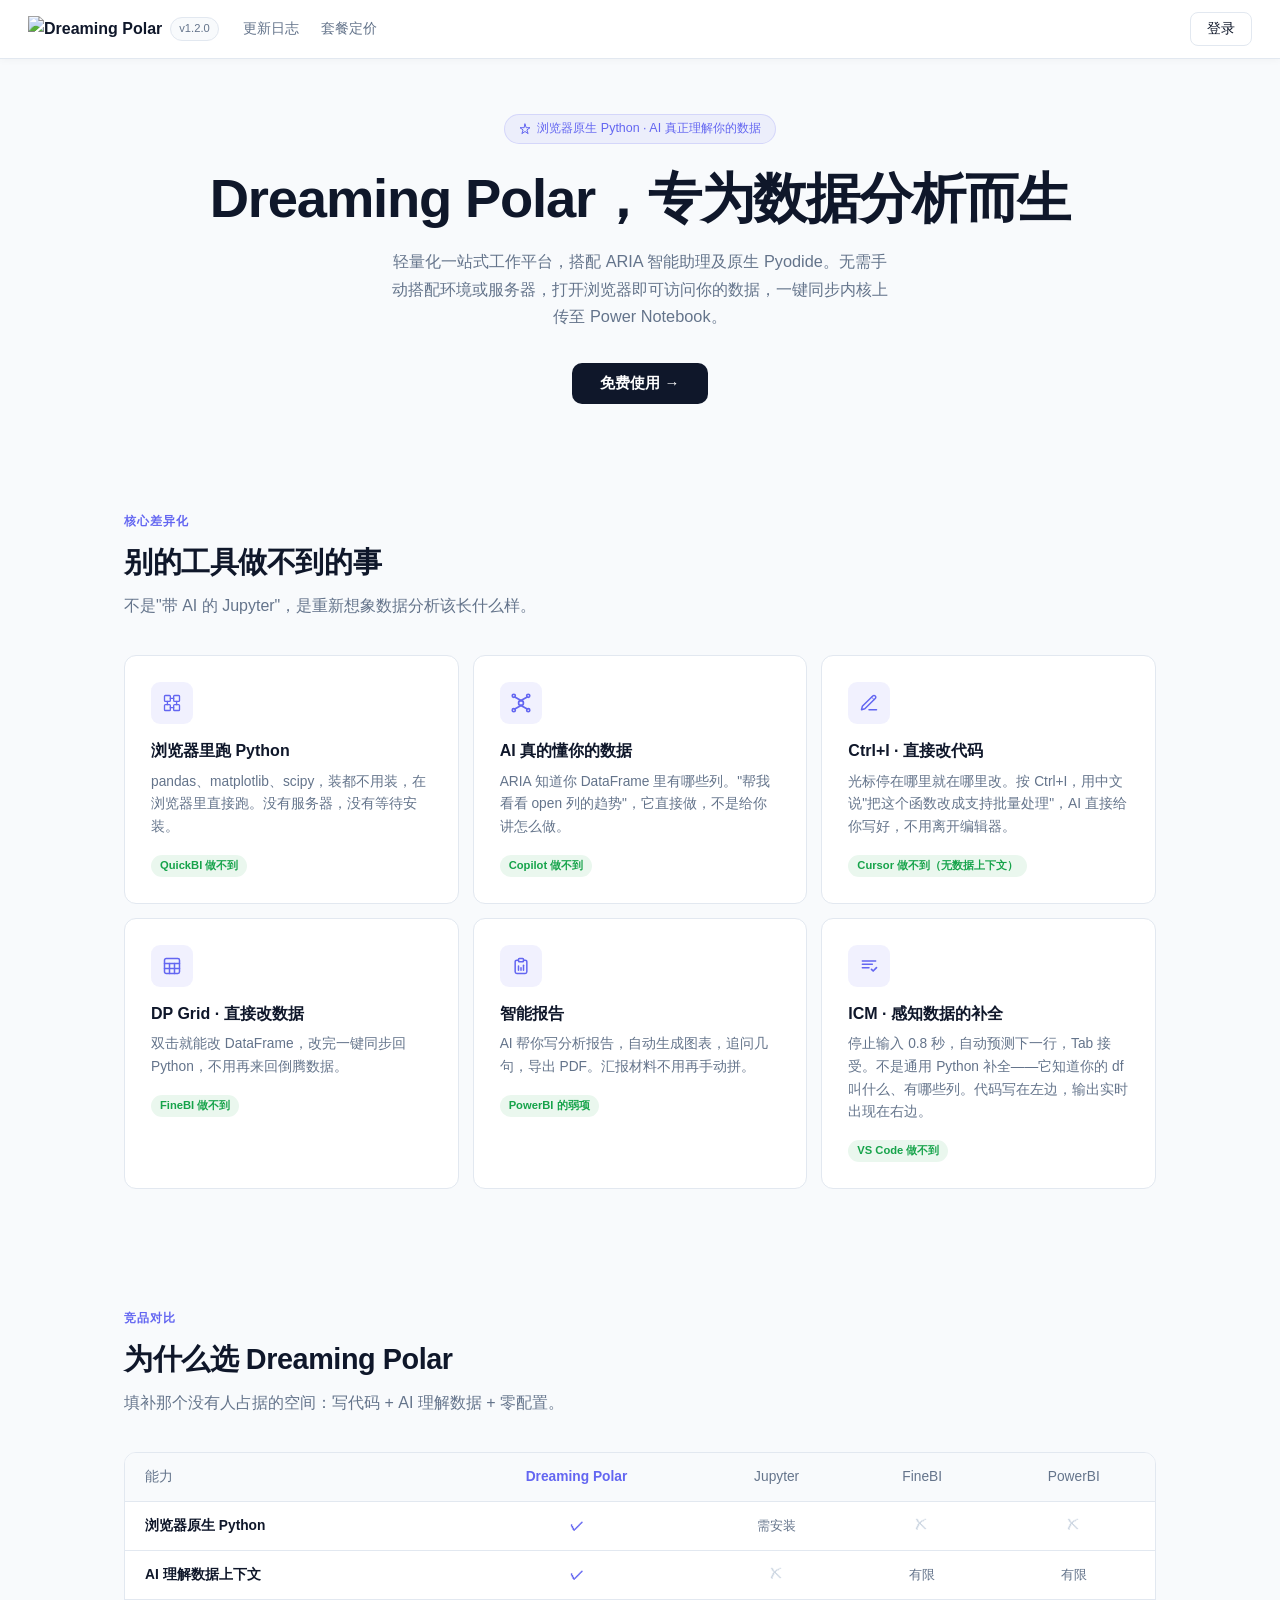
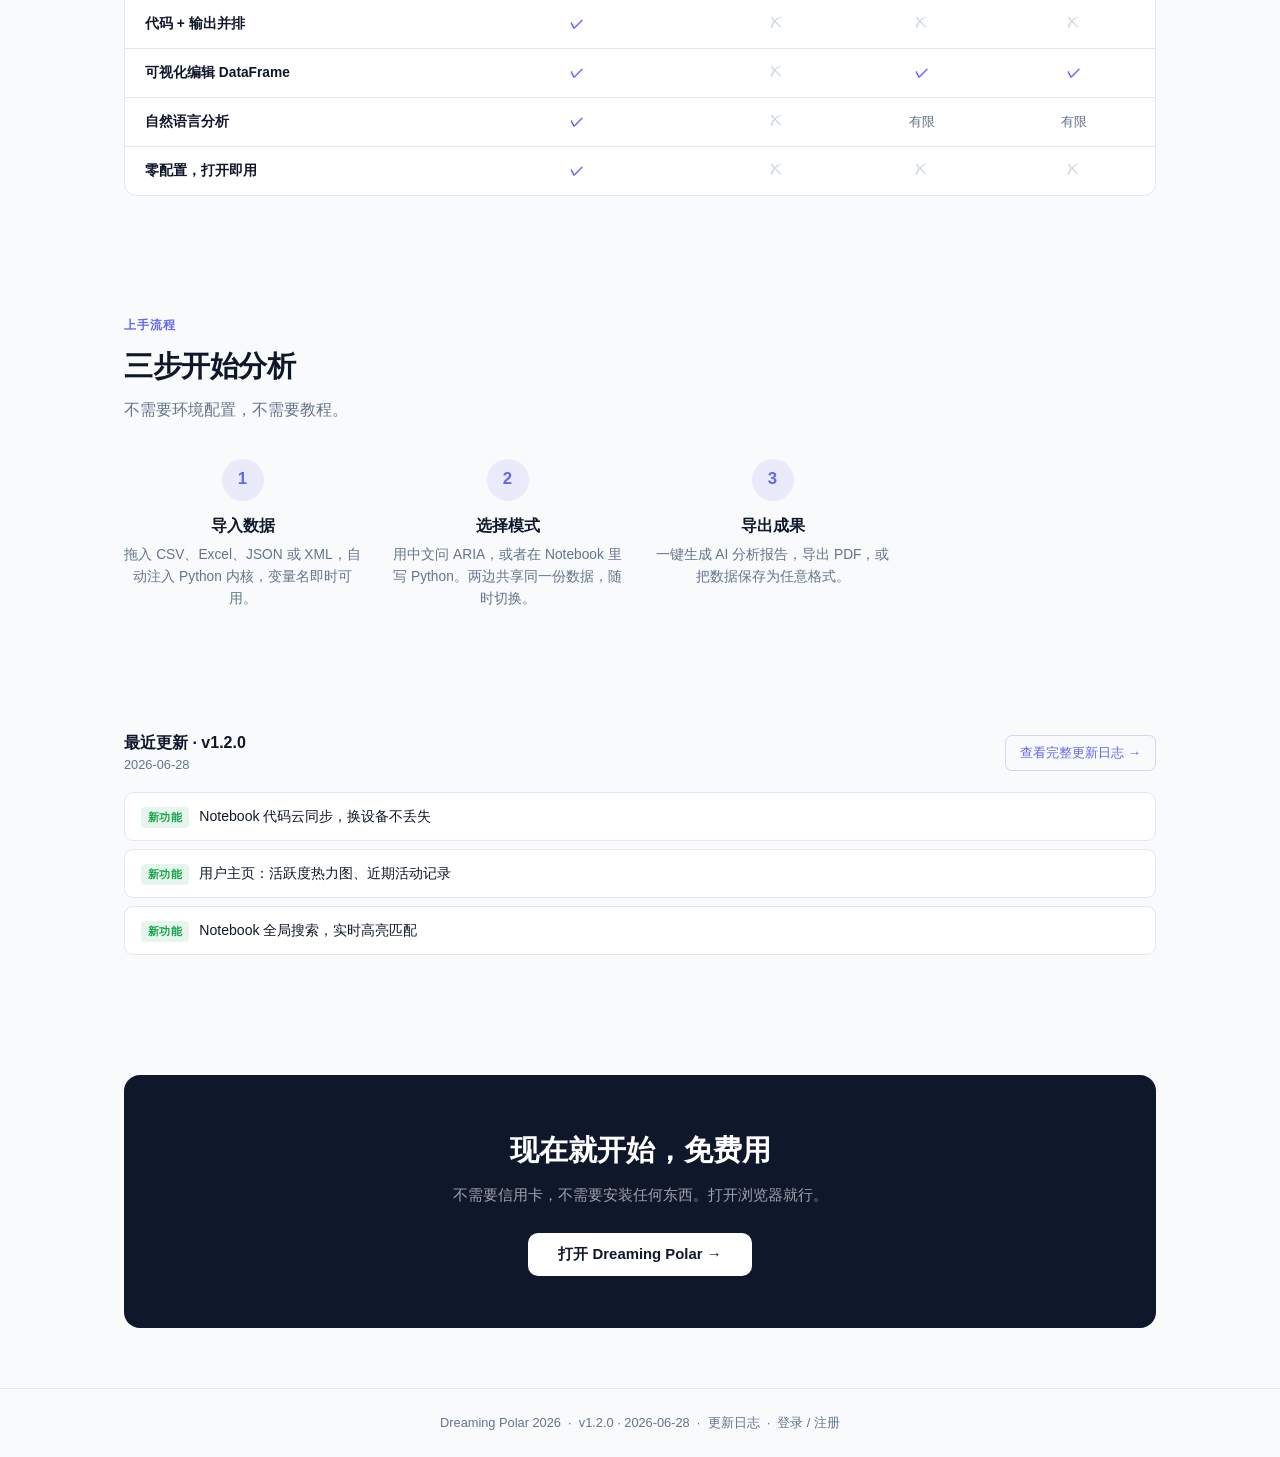
==== index.html @ 5915dd74 "." ====
<!DOCTYPE html>
<html lang="en">
<head>
  <meta charset="UTF-8">
  <meta name="viewport" content="width=device-width, initial-scale=1">
  <script type="module" src="/components/auth/auth_hooks.js"></script>
  <script src="/components/pages/index/access_guard.js"></script>

  <title>Dreaming Polar — 浏览器里的 Python · AI 研究环境</title>
  <meta name="description" content="在浏览器中直接运行 Python、绘制图表，与 AI 助手实时协作。Dreaming Polar 是专为探索与研究设计的交互式科学计算平台，无需安装任何软件。">
  <meta name="keywords" content="Python, AI, 科学计算, 交互式编程, Pyodide, 在线编程, 数据分析, 机器学习">
  <meta name="author" content="Dreaming Polar">

  <script src="components/seo/structured_data.js" type="module"></script>

  <!-- Open Graph / Facebook -->
  <meta property="og:type"        content="website">
  <meta property="og:url"         content="https://dreamingpolar.com/">
  <meta property="og:title"       content="Dreaming Polar — 浏览器里的 Python · AI 研究环境">
  <meta property="og:description" content="在浏览器中直接运行 Python、绘制图表，与 AI 助手实时协作。专为探索与研究设计的交互式科学计算平台，无需安装任何软件。">
  <meta property="og:image"       content="https://dreamingpolar.com/assets/app_logo/dreaming_polar.png">
  <meta property="og:locale"      content="zh_CN">

<link rel="canonical" href="https://dreamingpolar.com/">

  <!-- Preconnect for Google Fonts (font_switcher.js loads JetBrains Mono for code areas).
       By preconnecting here and loading the default mono font early, the font is likely
       ready before the hero-loader fades out (1200ms), preventing CLS from font-swap. -->
  <link rel="preconnect" href="https://fonts.googleapis.com">
  <link rel="preconnect" href="https://fonts.gstatic.com" crossorigin>
  <!-- id="gf-mono-inter" matches font_switcher.js so it won't add a duplicate link -->
  <link id="gf-mono-inter" rel="stylesheet"
        href="https://fonts.googleapis.com/css2?family=JetBrains+Mono:wght@400;600&display=swap"
        media="print" onload="this.media='all'">

  <link rel="icon" href="assets/app_logo/favicon.png" type="image/png" sizes="96x96">
  <link rel="icon" href="assets/app_logo/favicon-32.png" type="image/png" sizes="32x32">
  <link rel="shortcut icon" href="assets/app_logo/favicon.png">
  <link rel="apple-touch-icon" sizes="180x180" href="assets/app_logo/apple-touch-icon.png">
  <link rel="manifest" href="/manifest.json">
  <meta name="mobile-web-app-capable" content="yes">
  <meta name="apple-mobile-web-app-capable" content="yes">
  <meta name="apple-mobile-web-app-status-bar-style" content="default">
  <meta name="apple-mobile-web-app-title" content="Dreaming Polar">
  <script src="mathjax-config.js"></script>
  <script src="https://cdn.jsdelivr.net/npm/mathjax@3/es5/tex-mml-chtml.js" defer></script>
  <link rel="stylesheet" href="https://cdn.jsdelivr.net/npm/@tabler/icons-webfont@3.19.0/dist/tabler-icons.min.css">
  <link rel="stylesheet" href="home.css">
  <link rel="stylesheet" href="components/page_header/page_header.css">
  <link rel="stylesheet" href="components/screens/navigation_screen/navigation_screen.css">
  <link rel="stylesheet" href="components/empty_state_dashboard/empty_state_dashboard.css">
  <link rel="stylesheet" href="components/search_bar/search_bar.css">
  <link rel="stylesheet" href="components/customise_code_block/nb_search.css">
  <link rel="stylesheet" href="components/theme_controller/theme_controller.css">
  <link rel="stylesheet" href="components/font_switcher/font_switcher.css">
  <link rel="stylesheet" href="components/screens/content_screen/content_screen.css">
  <link rel="stylesheet" href="components/screen_controller/screen_controller.css">
  <link rel="stylesheet" href="components/screens/coding_screen/coding_screen.css">
  <link rel="stylesheet" href="components/customise_code_block/customise_code_block.css">
  <link rel="stylesheet" href="components/grid/grid_screen.css?v=3">
  <link rel="stylesheet" href="components/screens/coding_screen/coding_screen_python/coding_screen_python.css">
  <link rel="stylesheet" href="components/screens/compiling_screen/compiling_screen.css">
  <link rel="stylesheet" href="components/compiler/compiler.css">
  <link rel="stylesheet" href="components/compiler/compiler_mode_switcher/compiler_mode_switcher.css">
  <link rel="stylesheet" href="components/auth/auth_screen.css">
  <link rel="stylesheet" href="components/start_coding/start_coding.css">
  <link rel="stylesheet" href="components/terminal/terminal.css">
  <link rel="stylesheet" href="components/screens/generative_screen/generative_scree.css">
  <link rel="stylesheet" href="components/screens/generative_screen/aria_dashboard.css">
  <link rel="stylesheet" href="components/screens/generative_screen/aria_analytics.css">
  <link rel="stylesheet" href="components/screens/generative_screen/generative_screen_output/generative_screen_output.css">
  <link rel="stylesheet" href="components/ai/ai.css">
  <link rel="stylesheet" href="components/ai/ai_chat_screen/ai_chat_screen.css">
  <link rel="stylesheet" href="components/hero_loader/hero_loader.css">
  <link rel="stylesheet" href="components/vertical_toolbar/vertical_toolbar.css">
  <link rel="stylesheet" href="components/right_bar/right_bar.css">
  <link rel="stylesheet" href="components/bottom_data_bar/bottom_data_bar.css">
  <link rel="stylesheet" href="components/dataset_catalog/dataset_catalog.css">
  <link rel="stylesheet" href="components/screens/coding_screen/intelligent_coding_mode/intelligent_coding_mode.css">
  <link rel="stylesheet" href="home_mobile.css">
  <link rel="stylesheet" href="components/mobile/mobile_page_header_buttons_wrapper/mobile_page_header_buttons_wrapper.css">
  <!-- Non-critical CSS: loaded async — veil stays up until hero_loader.js removes it -->
  <link rel="stylesheet" href="components/screens/compiling_screen/refactorization_button/refactorization_button.css" media="print" onload="this.media='all'">
  <link rel="stylesheet" href="components/look_up_source/look_up_source.css"                                          media="print" onload="this.media='all'">
  <link rel="stylesheet" href="components/import/import_btn.css"                                                      media="print" onload="this.media='all'">
  <link rel="stylesheet" href="components/screens/coding_screen/coding_screen_python/python_syntax_highlight/python_syntax_highlight.css" media="print" onload="this.media='all'">
  <link rel="stylesheet" href="components/screens/coding_screen/coding_screen_python/python_text_highlight/python_text_highlight.css"      media="print" onload="this.media='all'">
  <link rel="stylesheet" href="components/screens/coding_screen/coding_screen_python/python_code-completion/python_code_completion.css"   media="print" onload="this.media='all'">
  <link rel="stylesheet" href="components/auth/auth_ui.css"                                                          media="print" onload="this.media='all'">
  <script src="https://cdn.jsdelivr.net/npm/marked/marked.min.js" defer></script>
  <!-- Chart.js — loaded on-demand by generative_screen charts view -->
  <script src="https://cdn.jsdelivr.net/npm/chart.js@4.4.4/dist/chart.umd.min.js" defer></script>
  <script src="/components/pages/index/base_theme.js"></script>
  <link rel="stylesheet" href="/components/pages/index/prepaint_veil.css">
</head>
<body>

  <div id="dp-veil"></div>

  <!-- Semantic nav for search-engine crawlers (visually hidden) -->
  <nav aria-label="Dreaming Polar 主要功能" style="position:absolute;width:1px;height:1px;overflow:hidden;clip:rect(0,0,0,0);white-space:nowrap;">
    <a href="/#about">关于 Dreaming Polar — 以AI驱动的交互式数据分析科学计算平台</a>
  </nav>

  <header class="page-header">
    <button id="navigation-button" class="navigation-button" aria-label="Open navigation" aria-expanded="false">
      <span class="bar"></span>
      <span class="bar"></span>
      <span class="bar"></span>
    </button>
    <img src="assets/home_page/imgs/dp_logo.png" alt="Dreaming Polar" class="app-logo" width="543" height="160">
  </header>

  <div id="page-layout">
    <div id="vertical-toolbar">
      <div class="vt-top">
        <button class="vt-btn" id="vt-community"
          title="社区" data-screen="community"
          onclick="window.location.href='/community'">
          <i class="ti ti-planet"></i>
        </button>
      </div>
      <div class="vt-bottom"></div>
    </div>
    <main class="hero">
      <!-- SEO static content — visible to crawlers before JS loads -->
      <noscript>
        <div style="max-width:760px;margin:40px auto;padding:0 24px;font-family:system-ui,sans-serif;color:#0f172a">
          <h1>Dreaming Polar — 浏览器里的 Python · AI 研究环境</h1>
          <p>在浏览器中直接运行 Python、绘制图表，与 AI 助手实时协作。无需安装任何软件，打开即用。</p>
          <h2>核心功能</h2>
          <ul>
            <li><strong>Python Notebook</strong> — 基于 Pyodide 的浏览器端 Python 运行时，支持 Pandas、Matplotlib、NumPy、SymPy</li>
            <li><strong>ARIA 数据分析助理</strong> — AI 驱动的对话式数据分析，自动生成图表与洞察报告</li>
            <li><strong>镜像分屏</strong> — 代码与输出并排显示，实时反馈，告别来回切换</li>
            <li><strong>文件中心</strong> — 一键导入 CSV / Excel，自动转为 DataFrame</li>
            <li><strong>智能报告</strong> — AI 自动生成结构化数据分析报告，支持图表、LaTeX 公式与追问对话</li>
          </ul>
          <h2>支持的 Python 库</h2>
          <p>Pandas · Matplotlib · NumPy · SymPy · SciPy · Scikit-learn · Seaborn</p>
          <h2>适合哪些人</h2>
          <p>数据科学学习者、研究人员、教师、想在浏览器里快速探索数据的任何人。完全免费，无需注册。</p>
        </div>
      </noscript>
      <div class="hero-screens-row">
        <section id="content-screen"   class="hero-screen"></section>
        <section id="coding-screen"    class="hero-screen"></section>
        <section id="generative-screen" class="hero-screen"></section>
        <section id="ai-chat-screen"   class="hero-screen"></section>
        <section id="grid-screen"      class="hero-screen"></section>
        <section id="user-screen"      class="hero-screen"></section>
        <section id="profile-screen"   class="hero-screen"></section>
      </div>
    </main>
    <div id="right-bar">
      <div class="rb-top"></div>
      <div class="rb-bottom"></div>
    </div>
  </div>

  <script src="components/bottom_data_bar/bottom_data_bar.js" type="module"></script>
  <script src="components/bottom_data_bar/bottom_data_bar_hooks.js" type="module"></script>
  <script src="components/page_header/page_header.js" type="module"></script>
  <script src="components/screen_controller/screen_controller.js" type="module"></script>
  <script src="components/screens/navigation_screen/navigation_screen.js?v=6" type="module"></script>
  <script src="hooks/theme_controller_hook.js" type="module"></script>
  <script src="components/theme_controller/theme_controller.js" type="module"></script>
  <script src="components/font_switcher/font_switcher.js" type="module"></script>
  <script type="module" src="/components/pages/index/i18n_init.js"></script>
  <script src="components/mobile/mobile_page_header_buttons_wrapper/mobile_page_header_buttons_wrapper.js" type="module"></script>
  <script src="components/screens/content_screen/content_screen.js" type="module"></script>
  <script src="components/screens/coding_screen/coding_screen.js" type="module"></script>
  <script src="components/screens/navigation_screen/navigation_screen_hook.js" type="module"></script>
  <script src="components/fullscreen_toggle/fullscreen_toggle.js" type="module"></script>
  <script src="components/start_coding/start_coding.js" type="module"></script>
  <script src="components/hero_loader/hero_loader.js" type="module"></script>
  <script src="components/screens/generative_screen/generative_screen.js" type="module"></script>
  <script src="components/right_bar/right_bar.js" type="module"></script>
  <script type="module" src="/components/pages/index/file_manager_catalog_init.js"></script>
  <script src="components/compiler/kernel_boot_screen.js" type="module"></script>
  <script type="module" src="/components/pages/index/dashboard_init.js"></script>
  <script src="components/terminal/terminal.js" type="module"></script>
  <script src="components/ai/ai_header.js" type="module"></script>
  <script src="components/ai/ai_chat_screen/ai_chat_screen.js" type="module"></script>
  <script src="components/grid/grid_screen_v2.js?v=5" type="module"></script>
  <script src="components/ai/ai_chat_screen/ai_chat_screen_hooks.js" type="module"></script>
  <script src="components/mobile/mobile_controller.js" type="module"></script>
  <script src="components/mobile/mobile_hooks.js" type="module"></script>
  <script src="components/mobile/preload_config.js" type="module"></script>
  <script src="components/vertical_toolbar/vertical_toolbar.js" type="module"></script>
  <script src="components/auth/auth_client.js" type="module"></script>
  <link rel="stylesheet" href="components/profile/profile_screen.css">
  <script src="components/profile/profile_screen.js" type="module"></script>

  <script type="module" src="/components/pages/index/reset_token_init.js"></script>

</body>
</html>
---- home.css ----
:root {
  --ease-out-expo: cubic-bezier(0.16,1,0.3,1);   /* 先快后慢，位移类动画主缓动 */
  --ease-spring:   cubic-bezier(0.34,1.56,0.64,1); /* 弹簧超出回弹，装饰性元素 */
  --ease-in-out:   cubic-bezier(0.4,0,0.2,1);     /* 状态切换双向缓动 */
}

html {
  height: 100%;
  overflow: hidden;
}

body {
  margin: 0;
  font-family: Inter, system-ui, -apple-system, BlinkMacSystemFont, "Segoe UI", sans-serif;
  background: var(--outer-bg, #dde3ea);
  color: #102040;
  display: flex;
  flex-direction: column;
  height: 100dvh;
  overflow: hidden;
}

/* ── Page layout row (sidebar + main) ─────────────────── */
#page-layout {
  flex: 1;
  min-height: 0;
  display: flex;
  flex-direction: row;
  align-items: stretch;
  gap: 6px;
  padding: 6px 6px calc(var(--bottom-bar-h, 44px) + 6px) 6px;
  box-sizing: border-box;
  overflow: hidden;
}

main.hero {
  flex: 1;
  min-width: 0;
  min-height: 0;
  display: flex;
  flex-direction: column;
  padding: 0;
  box-sizing: border-box;
  background: var(--outer-bg, #dde3ea);
}

.hero-screens-row {
  flex: 1;
  min-height: 0;
  display: flex;
  flex-direction: row;
  gap: 4px;
  overflow: hidden;
}

/* ── Hero screens ─────────────────────────────────────── */
.hero-screen {
  flex: 1 1 0;
  display: flex;
  flex-direction: column;
  overflow: hidden;
  min-width: 0;
  background: var(--surface, #ffffff);
  border-radius: 14px;
  box-shadow: none;
}

.hero-copy {
  max-width: 760px;
  margin: 24px auto 0;
  padding: 0 24px 32px;
  text-align: center;
}

.hero-copy h2 {
  margin: 0 0 12px;
  font-size: clamp(2rem, 3vw, 3rem);
}

.hero-copy p {
  margin: 0;
  color: #425366;
  font-size: 1rem;
}

/* ── Prose & cards ────────────────────────────────────── */
p {
  max-width: 760px;
  margin: 20px auto;
  padding: 0 24px;
  line-height: 1.75;
}

.card,
.math-block {
  max-width: 760px;
  margin: 20px auto;
  padding: 20px;
  background: #ffffff;
  border: 1px solid #d7e1eb;
  border-radius: 18px;
  box-shadow: 0 16px 40px rgba(15, 32, 64, 0.07);
}

.code-block {
  width: 100%;
  box-sizing: border-box;
  overflow-x: auto;
  font-family: SFMono-Regular, Menlo, Monaco, Consolas, "Liberation Mono", "Courier New", monospace;
  font-size: 0.95rem;
  background: #f8fafc;
  padding: 14px;
  border-radius: 12px;
  margin: 0;
}

@media (max-width: 640px) {
  .card,
  .math-block {
    margin: 12px 0;
    padding: 14px;
    border-radius: 12px;
    box-shadow: 0 4px 16px rgba(15, 32, 64, 0.06);
  }

  .card h2 {
    font-size: 1rem;
    margin-bottom: 10px;
  }

  .content-title {
    font-size: 1.4rem;
    margin: 0 0 16px;
  }

  .code-block {
    font-size: 0.8rem;
    padding: 10px 12px;
    border-radius: 8px;
  }
}

.math-block .expression {
  font-size: 1.1rem;
  line-height: 1.9;
}

:root {
  --vt-w: 33px;
  --header-height: 44px;
  --bottom-bar-h:  30px;    /* slimmer status bar */
  --screen-header-h: 32px;  /* slimmer panel headers */
  --status-bar-h: 22px;
}

body.dp-fullscreen .nav-sidebar {
  width: 0 !important;
  opacity: 0;
  pointer-events: none;
}

body.dp-fullscreen #au-vt-btn {
  display: none;
}

body.dp-fullscreen #page-layout {
  gap: 0;
  padding: 0;
}
body.dp-fullscreen main.hero {
  padding: 0;
}
body.dp-fullscreen .hero-screen {
  border-radius: 0;
  box-shadow: none;
}
---- components/page_header/page_header.css ----
/* ── Page Header ─────────────────────────────────────────────────────────── */

.page-header {
  position: sticky;
  top: 0;
  overflow: visible;
  z-index: 30;
  height: var(--header-height);
  box-sizing: border-box;
  display: flex;
  align-items: center;
  justify-content: flex-start;
  gap: 8px;
  padding: 0 10px 0 3px;
  background: var(--surface, #ffffff);
  backdrop-filter: blur(8px);
  user-select: none;
  flex-shrink: 0;
}

.page-header::after { display: none; }

/* Hide legacy mob-hdr wrapper — user btn goes directly into header */
.mob-hdr-btns-wrapper { display: none !important; }
/* Remove legacy AI/auth header buttons */
#ai-header-btn, .ai-header-btn { display: none !important; }
/* Remove sc-restore-chip from header (centered abs position, no longer needed here) */
.sc-restore-chip { display: none !important; }

/* ── App logo ────────────────────────────────────────────────────────────── */

.app-logo {
  height: 38px;
  width: auto;
  max-width: 200px;
  object-fit: contain;
  user-select: none;
  transition: filter 0.3s ease;
}

/* ── Navigation button ───────────────────────────────────────────────────── */

.navigation-button:focus:not(:focus-visible) { outline: none; }

/* Theme overrides → theme_controller.css */

/* ── Mobile ──────────────────────────────────────────────────────────────── */

@media (max-width: 768px) {
  .page-header {
    padding: 0 12px;
    gap: 8px;
  }
}

/* ── Fullscreen toggle button ────────────────────────────────────────────── */

.dp-fullscreen-btn {
  flex-shrink: 0;
  width: 32px;
  height: 32px;
  display: flex;
  align-items: center;
  justify-content: center;
  border: none;
  border-radius: 20px;
  background: transparent;
  color: var(--hdr-btn-fg, #3d4451);
  cursor: pointer;
  transition: background 0.15s, color 0.15s, transform 0.15s;
}

/* Centered in page header via absolute positioning */
.dp-fullscreen-btn--centered {
  position: absolute;
  left: 50%;
  top: 50%;
  transform: translate(-50%, -50%);
  margin: 0;
}
.dp-fullscreen-btn:hover { background: rgba(0,0,0,0.055); color: var(--text, #102040); transform: scale(1.08); }

/* ── Fullscreen exit hint toast ──────────────────────────────────────────── */

.dp-fs-toast {
  position: fixed;
  top: 18px;
  left: 50%;
  transform: translateX(-50%) translateY(0);
  z-index: 9999;
  background: rgba(18, 18, 22, 0.78);
  backdrop-filter: blur(10px);
  -webkit-backdrop-filter: blur(10px);
  color: rgba(230, 230, 240, 0.92);
  font-size: 0.72rem;
  font-family: var(--code-font, "JetBrains Mono", monospace);
  letter-spacing: 0.02em;
  padding: 7px 16px;
  border-radius: 8px;
  border: 1px solid rgba(255,255,255,0.1);
  pointer-events: none;
  white-space: nowrap;
  animation: dp-toast-in 0.22s cubic-bezier(0.34, 1.56, 0.64, 1) both;
}
.dp-fs-toast kbd {
  display: inline-flex;
  align-items: center;
  justify-content: center;
  margin-left: 6px;
  padding: 1px 7px;
  border: 1.5px solid rgba(255,255,255,0.35);
  border-bottom-width: 2.5px;
  border-radius: 4px;
  background: rgba(255,255,255,0.08);
  font-family: inherit;
  font-size: 0.68rem;
  font-weight: 600;
  color: #ffffff;
  letter-spacing: 0.04em;
}
.dp-fs-toast--out { animation: dp-toast-out 0.38s ease forwards; }

@keyframes dp-toast-in {
  from { opacity: 0; transform: translateX(-50%) translateY(-10px); }
  to   { opacity: 1; transform: translateX(-50%) translateY(0); }
}
@keyframes dp-toast-out {
  from { opacity: 1; transform: translateX(-50%) translateY(0); }
  to   { opacity: 0; transform: translateX(-50%) translateY(-6px); }
}

/* ── Fullscreen exit pill — always visible in fullscreen ──────────────────── */
.dp-fs-exit-pill {
  position: fixed;
  top: 12px;
  left: 50%;
  transform: translateX(-50%) translateY(-48px);
  z-index: 99999;
  display: flex;
  align-items: center;
  gap: 7px;
  padding: 7px 16px;
  background: rgba(18,18,24,0.82);
  backdrop-filter: blur(12px);
  -webkit-backdrop-filter: blur(12px);
  color: rgba(230,230,240,0.95);
  border: 1px solid rgba(255,255,255,0.12);
  border-radius: 24px;
  font-size: 0.76rem;
  font-weight: 500;
  cursor: pointer;
  opacity: 0;
  pointer-events: none;
  transition: opacity 0.25s, transform 0.3s cubic-bezier(0.34,1.56,0.64,1);
}
.dp-fs-exit-pill--visible {
  opacity: 1;
  pointer-events: auto;
  transform: translateX(-50%) translateY(0);
}
.dp-fs-exit-pill:hover { background: rgba(30,30,40,0.92); }

/* ── Fullscreen mode ─────────────────────────────────────────────────────── */

body.dp-fullscreen { --header-height: 0px; }
body.dp-fullscreen .page-header {
  height: 0;
  padding: 0;
  border: none;
  overflow: hidden;
  pointer-events: none;
  backdrop-filter: none;           /* iOS Safari: backdrop-filter traps position:fixed children */
  -webkit-backdrop-filter: none;   /* removing it lets the floating exit button escape the viewport */
}

body.dp-fullscreen .dp-fullscreen-btn {
  position: fixed;
  top: 12px;
  left: 50%;
  transform: translateX(-50%);
  margin: 0;
  z-index: 9998;
  opacity: 0.28;
  background: rgba(0, 0, 0, 0.38);
  color: #fff;
  border: 1px solid rgba(255, 255, 255, 0.12);
  backdrop-filter: blur(8px);
  -webkit-backdrop-filter: blur(8px);
  pointer-events: auto;
  transition: opacity 0.2s, background 0.2s, transform 0.18s;
}
body.dp-fullscreen .dp-fullscreen-btn:hover {
  opacity: 1 !important;
  background: rgba(0, 0, 0, 0.62) !important;
  color: #fff !important;
  transform: translateX(-50%) scale(1.1);
}

/* Touch devices — float button at bottom-right, no Esc key available */
@media (pointer: coarse) {
  body.dp-fullscreen .dp-fullscreen-btn {
    top: auto;
    bottom: 24px;
    right: 16px;
    left: auto;
    transform: none;
    opacity: 1;
    width: 48px;
    height: 48px;
    border-radius: 50%;
    background: rgba(0, 0, 0, 0.58);
    border: 1px solid rgba(255, 255, 255, 0.22);
    box-shadow: 0 4px 18px rgba(0, 0, 0, 0.45);
  }
  body.dp-fullscreen .dp-fullscreen-btn:hover { transform: none; }

  .dp-fs-toast {
    top: auto;
    bottom: 84px;
    right: 10px;
    left: auto;
    transform: none;
  }
  @keyframes dp-toast-in {
    from { opacity: 0; transform: translateY(8px); }
    to   { opacity: 1; transform: translateY(0); }
  }
  @keyframes dp-toast-out {
    from { opacity: 1; transform: translateY(0); }
    to   { opacity: 0; transform: translateY(4px); }
  }
}
---- components/screens/navigation_screen/navigation_screen.css ----
/* ── Page layout row ────────────────────────────────────────────────────────── */
#page-layout {
  display: flex;
  flex-direction: row;
  align-items: stretch;
  min-height: calc(100dvh - var(--header-height));
}

/* ── Docs center: split layout inside content-screen ────────────────────────── */
.content-screen.docs-center {
  display: flex !important;
  flex-direction: row !important;
}

/* ── Left sidebar ─────────────────────────────────────────────────────────────  */
.docs-sidebar {
  width: 220px;
  flex-shrink: 0;
  display: flex;
  flex-direction: column;
  background: var(--bg, #f8fafc);
  border-right: 1px solid var(--border, #e2e8f0);
  overflow: hidden;
}

.docs-sidebar-header {
  display: flex;
  align-items: center;
  gap: 8px;
  padding: 16px 14px 12px;
  font-size: 0.72rem;
  font-weight: 700;
  letter-spacing: 0.05em;
  text-transform: uppercase;
  color: var(--text-muted, #94a3b8);
  border-bottom: 1px solid var(--border, #e2e8f0);
  flex-shrink: 0;
}

.docs-nav-scroll {
  flex: 1;
  overflow-y: auto;
  padding: 8px 0 24px;
  scrollbar-width: thin;
  scrollbar-color: var(--border, #cbd5e1) transparent;
}

/* Groups */
.docs-nav-group { margin-bottom: 4px; }

.docs-nav-group-label {
  padding: 10px 14px 4px;
  font-size: 0.6rem;
  font-weight: 700;
  letter-spacing: 0.08em;
  text-transform: uppercase;
  color: var(--text-muted, #94a3b8);
  user-select: none;
}

.docs-nav-list {
  list-style: none;
  margin: 0;
  padding: 0;
}

/* Leaf nav link */
.docs-nav-link {
  display: flex;
  align-items: center;
  justify-content: space-between;
  width: 100%;
  padding: 5px 14px;
  font-size: 0.775rem;
  color: var(--text, #334155);
  background: none;
  border: none;
  border-left: 2px solid transparent;
  cursor: pointer;
  text-align: left;
  transition: background 0.1s, color 0.1s;
  user-select: none;
  white-space: nowrap;
  overflow: hidden;
  text-overflow: ellipsis;
}
.docs-nav-link:hover { background: rgba(0,0,0,0.04); color: var(--text, #0f172a); }
.docs-nav-link--active {
  border-left-color: #6366f1;
  color: #6366f1;
  background: rgba(99,102,241,0.07);
  font-weight: 600;
}

/* Badge */
.docs-nav-badge {
  flex-shrink: 0;
  font-size: 0.55rem;
  font-weight: 700;
  padding: 1px 5px;
  border-radius: 4px;
  background: rgba(99,102,241,0.12);
  color: #6366f1;
  margin-left: auto;
}

/* Parent (expandable) */
.docs-nav-parent {
  display: flex;
  align-items: center;
  justify-content: space-between;
  padding: 5px 10px 5px 14px;
  font-size: 0.775rem;
  font-weight: 400;
  color: var(--text, #334155);
  cursor: pointer;
  border-radius: 0;
  transition: background 0.1s;
  user-select: none;
}
.docs-nav-parent:hover { background: rgba(0,0,0,0.04); }

.docs-nav-parent-label { flex: 1; }

.docs-nav-chevron {
  font-size: 11px;
  color: var(--text-muted, #94a3b8);
  transition: transform 0.15s;
  flex-shrink: 0;
}

/* Children (hidden by default) */
.docs-nav-children {
  display: none;
}
.docs-nav-item--open > .docs-nav-children { display: block; }

.docs-nav-item--child .docs-nav-link {
  padding-left: 28px;
  font-size: 0.74rem;
  color: var(--text-muted, #475569);
}
.docs-nav-item--child .docs-nav-link--active { color: #6366f1; }

/* Hamburger active state */
.navigation-button.active .bar:nth-child(1) { transform: translateY(10.5px) rotate(45deg); }
.navigation-button.active .bar:nth-child(2) { opacity: 0; transform: scaleX(0); }
.navigation-button.active .bar:nth-child(3) { transform: translateY(-10.5px) rotate(-45deg); }
.navigation-button .bar { transition: transform 0.22s ease, opacity 0.15s ease; }

/* Dark theme overrides */
[data-theme="dark"]   .docs-sidebar { background: #0d1117; border-right-color: rgba(255,255,255,0.06); }
[data-theme="dark"]   .docs-sidebar-header { border-bottom-color: rgba(255,255,255,0.06); }
[data-theme="dark"]   .docs-nav-link { color: #8b949e; }
[data-theme="dark"]   .docs-nav-link:hover { background: rgba(255,255,255,0.05); color: #e6edf3; }
[data-theme="dark"]   .docs-nav-link--active { color: #818cf8; background: rgba(99,102,241,0.12); }
[data-theme="dark"]   .docs-nav-parent { color: #8b949e; }
[data-theme="grey"]   .docs-nav-parent { color: #768390; }
[data-theme="aurora"] .docs-nav-parent { color: rgba(200,190,240,0.82); }
[data-theme="grey"]   .docs-sidebar { background: #22272e; border-right-color: rgba(255,255,255,0.06); }
[data-theme="grey"]   .docs-nav-link { color: #768390; }
[data-theme="grey"]   .docs-nav-link--active { color: #6e7bda; background: rgba(99,102,241,0.1); }
[data-theme="aurora"] .docs-sidebar { background: #07071a; border-right-color: rgba(192,132,252,0.1); }
[data-theme="aurora"] .docs-nav-link--active { color: #c084fc; border-left-color: #c084fc; background: rgba(192,132,252,0.1); }
---- components/empty_state_dashboard/empty_state_dashboard.css ----
/* ── Empty State Dashboard ───────────────────────────────── */

/* ── Card grid (self-contained — no longer relies on navigation_screen.css) ── */
.doc-card-grid {
  display: grid;
  grid-template-columns: repeat(auto-fill, minmax(130px, 1fr));
  gap: 8px;
}

.doc-card {
  display: flex;
  flex-direction: column;
  align-items: flex-start;
  gap: 8px;
  padding: 12px 12px 11px;
  border-radius: 10px;
  background: var(--bg, #f3f5f8);
  border: 1px solid var(--border, #e2e8f0);
  cursor: pointer;
  text-align: left;
  font-family: inherit;
  transition: transform 0.14s ease, border-color 0.14s ease, background 0.14s ease, box-shadow 0.14s ease;
}
.doc-card:hover {
  transform: translateY(-2px);
  border-color: #6366f1;
  box-shadow: 0 4px 12px rgba(99,102,241,0.12);
}
.doc-card.active {
  border-color: #6366f1;
  background: rgba(99,102,241,0.06);
}

.doc-card-icon {
  width: 26px;
  height: 26px;
  color: #6366f1;
  flex-shrink: 0;
}
.doc-card-icon svg {
  width: 100%;
  height: 100%;
}

.doc-card-title {
  font-size: 0.76rem;
  font-weight: 600;
  color: var(--text, #102040);
  line-height: 1.3;
}
.doc-card-desc {
  font-size: 0.68rem;
  line-height: 1.45;
  color: var(--text-muted, #64748b);
}

/* Dark / grey / aurora */
[data-theme="dark"]   .doc-card { background: rgba(255,255,255,0.04); border-color: rgba(255,255,255,0.07); }
[data-theme="dark"]   .doc-card:hover { background: rgba(99,102,241,0.1); border-color: #818cf8; }
[data-theme="dark"]   .doc-card-icon  { color: #818cf8; }
[data-theme="dark"]   .doc-card-title { color: #e6edf3; }
[data-theme="grey"]   .doc-card { background: rgba(255,255,255,0.04); border-color: rgba(255,255,255,0.07); }
[data-theme="grey"]   .doc-card:hover { background: rgba(87,171,90,0.08); border-color: #57ab5a; }
[data-theme="grey"]   .doc-card-icon  { color: #57ab5a; }
[data-theme="grey"]   .doc-card-title { color: #adbac7; }
[data-theme="aurora"] .doc-card { background: rgba(192,132,252,0.05); border-color: rgba(192,132,252,0.15); }
[data-theme="aurora"] .doc-card:hover { background: rgba(192,132,252,0.1); border-color: #c084fc; }
[data-theme="aurora"] .doc-card-icon  { color: #c084fc; }
[data-theme="aurora"] .doc-card-title { color: #e0e0ff; }

@media (max-width: 640px) { .doc-card-grid { grid-template-columns: 1fr; } }

.empty-state-dashboard {
  flex: 1;
  display: flex;
  flex-direction: column;
  align-items: center;
  overflow-y: auto;
  padding: 72px 24px 40px;
  box-sizing: border-box;
}

/* ── Greeting ─────────────────────────────────────────────── */
.esd-greeting {
  display: flex;
  align-items: center;
  justify-content: center;
  gap: 12px;
  margin-bottom: 48px;
}
.esd-greeting-logo {
  height: 32px;
  width: auto;
  object-fit: contain;
  flex-shrink: 0;
  opacity: 0.85;
}

.esd-greeting-text {
  font-size: 1.25rem;
  font-weight: 500;
  color: var(--text, #102040);
  letter-spacing: -0.01em;
  line-height: 1.35;
  text-align: center;
  display: inline-block;
}

.esd-greeting-user {
  font-size: inherit;
  font-weight: 600;
  color: inherit;
  letter-spacing: inherit;
}

.esd-greeting-sub {
  font-size: 0.85rem;
  color: var(--text-muted);
  font-weight: 400;
}

/* ── Section ──────────────────────────────────────────────── */
.esd-section {
  width: 100%;
  max-width: 680px;
  margin-bottom: 36px;
}

.esd-section-title {
  font-size: 0.65rem;
  font-weight: 700;
  letter-spacing: 0.08em;
  text-transform: uppercase;
  color: var(--text-muted, #94a3b8);
  margin: 0 0 12px 2px;
}

/* ── Action cards: reuse .doc-card but fix button defaults ── */
.esd-action-card {
  font-family: inherit;
  cursor: pointer;
  text-align: left;
  width: 100%;
}

/* ── Recent items list ────────────────────────────────────── */
.esd-recent-list {
  display: flex;
  flex-direction: column;
  gap: 2px;
}

.esd-recent-item {
  display: flex;
  align-items: center;
  gap: 10px;
  padding: 9px 12px;
  border-radius: 8px;
  border: none;
  background: transparent;
  font-family: inherit;
  cursor: pointer;
  text-align: left;
  transition: background 0.12s;
  width: 100%;
}

.esd-recent-item:hover { background: var(--bg, #f3f5f8); }

.esd-recent-icon {
  font-size: 1rem;
  flex-shrink: 0;
  width: 22px;
  text-align: center;
  color: var(--text, #102040);
}

.esd-recent-name {
  flex: 1;
  font-size: 0.82rem;
  font-weight: 500;
  color: var(--text, #102040);
  overflow: hidden;
  text-overflow: ellipsis;
  white-space: nowrap;
}

.esd-recent-time {
  font-size: 0.72rem;
  color: var(--text-muted, #94a3b8);
  flex-shrink: 0;
  font-family: var(--code-font, "JetBrains Mono", monospace);
}

.esd-recent-empty {
  font-size: 0.8rem;
  color: var(--text-muted, #94a3b8);
  padding: 16px 12px;
  text-align: center;
  border: 1.5px dashed var(--border, #d7e1eb);
  border-radius: 10px;
}

/* ── Dark / grey / aurora ─────────────────────────────────── */
[data-theme="dark"]   .esd-greeting-text { color: #e6edf3; }
[data-theme="dark"]   .esd-greeting-user { color: #e6edf3; }
[data-theme="dark"]   .esd-recent-item:hover { background: rgba(255,255,255,0.05); }
[data-theme="dark"]   .esd-recent-name      { color: #c9d1d9; }
[data-theme="dark"]   .esd-recent-icon      { color: #c9d1d9; }
[data-theme="dark"]   .esd-recent-empty     { border-color: rgba(255,255,255,0.08); }

[data-theme="grey"]   .esd-greeting-text { color: #adbac7; }
[data-theme="grey"]   .esd-greeting-user { color: #adbac7; }
[data-theme="grey"]   .esd-recent-item:hover { background: rgba(255,255,255,0.05); }
[data-theme="grey"]   .esd-recent-name      { color: #adbac7; }
[data-theme="grey"]   .esd-recent-icon      { color: #adbac7; }
[data-theme="grey"]   .esd-recent-empty     { border-color: rgba(255,255,255,0.08); }

[data-theme="aurora"] .esd-greeting-text { color: #e0e0ff; }
[data-theme="aurora"] .esd-greeting-user { color: #e0e0ff; }
[data-theme="aurora"] .esd-recent-item:hover { background: rgba(192,132,252,0.07); }
[data-theme="aurora"] .esd-recent-name      { color: #c4b5fd; }
[data-theme="aurora"] .esd-recent-icon      { color: #c4b5fd; }
[data-theme="aurora"] .esd-recent-empty     { border-color: rgba(192,132,252,0.18); }

/* ── Mobile ───────────────────────────────────────────────── */
@media (max-width: 768px) {
  .empty-state-dashboard { padding: 40px 16px 24px; }
  .esd-greeting-text     { font-size: 1.05rem; }
}
---- components/search_bar/search_bar.css ----
/* ═══════════════════════════════════════════════════════════
   NAV-EMBEDDED SEARCH  (futuristic / VS Code + Geek)
   ═══════════════════════════════════════════════════════════ */

/* ── Container ─────────────────────────────────────────────── */
.nav-search-container {
  flex-shrink: 0;
  padding: 8px 10px 6px;
  border-bottom: none;
  position: relative;
}

/* ── Scan-line pulse on the bottom edge while focused ───────── */
.nav-search-container::after {
  content: '';
  position: absolute;
  left: 10px;
  right: 10px;
  bottom: 0;
  height: 1px;
  background: linear-gradient(90deg, transparent 0%, #3fb950 50%, transparent 100%);
  opacity: 0;
  transform: scaleX(0.2);
  transform-origin: center;
  transition: opacity 0.25s, transform 0.25s;
  pointer-events: none;
}

.nav-search-container:focus-within::after {
  opacity: 0.55;
  transform: scaleX(1);
  animation: nav-scan-pulse 2.4s ease-in-out infinite;
}

@keyframes nav-scan-pulse {
  0%, 100% { opacity: 0.3; transform: scaleX(0.6); }
  50%       { opacity: 0.7; transform: scaleX(1);   }
}

/* ── Input wrapper ─────────────────────────────────────────── */
.nav-search-wrap {
  display: flex;
  align-items: center;
  position: relative;
}

/* ── Search icon ───────────────────────────────────────────── */
.nav-search-icon {
  position: absolute;
  left: 8px;
  font-size: 0.85rem;
  color: var(--text-muted, #8b949e);
  pointer-events: none;
  user-select: none;
  line-height: 1;
  z-index: 1;
  transition: color 0.2s, text-shadow 0.2s;
}

.nav-search-container:focus-within .nav-search-icon {
  color: #3fb950;
  text-shadow: 0 0 8px rgba(63,185,80,0.7);
}

/* ── The input ─────────────────────────────────────────────── */
.nav-search-input {
  width: 100%;
  box-sizing: border-box;
  background: rgba(0,0,0,0.03);
  border: 1px solid var(--border, #e2e8f0);
  border-radius: 4px;
  padding: 5px 26px 5px 26px;
  font-family: var(--code-font, "JetBrains Mono", "Courier New", monospace);
  font-size: 0.73rem;
  color: var(--text, #0f172a);
  caret-color: #3fb950;
  outline: none;
  letter-spacing: 0.02em;
  transition: border-color 0.18s, box-shadow 0.18s, background 0.18s;
}

.nav-search-input::placeholder {
  color: var(--text-muted, #94a3b8);
  opacity: 0.55;
  font-style: italic;
}

.nav-search-input:focus {
  border-color: #3fb950;
  background: rgba(63,185,80,0.04);
  box-shadow:
    0 0 0 1px rgba(63,185,80,0.35),
    0 0 14px rgba(63,185,80,0.15);
}

/* Glow the typed text in dark/grey */
[data-theme="dark"] .nav-search-input:focus:not(:placeholder-shown),
[data-theme="grey"] .nav-search-input:focus:not(:placeholder-shown) {
  text-shadow: 0 0 10px rgba(63,185,80,0.45);
  color: #e6edf3;
}

/* Loading shimmer */
.nav-search-input.nav-search-loading {
  border-color: #3fb950;
  animation: nav-search-shimmer 0.8s linear infinite;
}

@keyframes nav-search-shimmer {
  0%   { box-shadow: 0 0 0 1px rgba(63,185,80,0.1), 0 0 6px  rgba(63,185,80,0.1); }
  50%  { box-shadow: 0 0 0 1px rgba(63,185,80,0.5), 0 0 18px rgba(63,185,80,0.3); }
  100% { box-shadow: 0 0 0 1px rgba(63,185,80,0.1), 0 0 6px  rgba(63,185,80,0.1); }
}

/* ── Clear button ──────────────────────────────────────────── */
.nav-search-clear {
  position: absolute;
  right: 6px;
  width: 18px;
  height: 18px;
  display: flex;
  align-items: center;
  justify-content: center;
  font-size: 0.6rem;
  color: var(--text-muted, #94a3b8);
  cursor: pointer;
  border-radius: 3px;
  transition: color 0.12s, background 0.12s;
  user-select: none;
  line-height: 1;
}

.nav-search-clear:hover { color: #f85149; background: rgba(248,81,73,0.1); }

/* ── Results list — flex sibling of nav-sections ────────────── */
.nav-search-results {
  list-style: none;
  margin: 0;
  padding: 4px 0 24px;
  overflow-y: auto;
  flex: 1;
  min-height: 0;
  scrollbar-width: thin;
  scrollbar-color: var(--border, #cbd5e1) transparent;
}

.nav-search-results::-webkit-scrollbar       { width: 3px; }
.nav-search-results::-webkit-scrollbar-thumb { background: var(--border, #cbd5e1); border-radius: 3px; }

/* ── Result item ───────────────────────────────────────────── */
.nav-search-item {
  display: flex;
  flex-direction: column;
  padding: 5px 14px 5px 18px;
  cursor: pointer;
  border-left: 2px solid transparent;
  transition: background 0.1s, border-color 0.1s;
  outline: none;
}

.nav-search-item:hover,
.nav-search-item.active {
  background: rgba(63,185,80,0.07);
  border-left-color: #3fb950;
}

.nav-search-item:hover .nav-search-item-label,
.nav-search-item.active .nav-search-item-label {
  color: #16a34a;
}

[data-theme="dark"] .nav-search-item:hover .nav-search-item-label,
[data-theme="dark"] .nav-search-item.active .nav-search-item-label,
[data-theme="grey"] .nav-search-item:hover .nav-search-item-label,
[data-theme="grey"] .nav-search-item.active .nav-search-item-label {
  color: #56d364;
  text-shadow: 0 0 8px rgba(63,185,80,0.4);
}

.nav-search-item-label {
  font-size: 0.8rem;
  color: var(--text, #334155);
  line-height: 1.4;
  transition: color 0.1s, text-shadow 0.1s;
}

.nav-search-item-module {
  font-size: 0.62rem;
  font-family: var(--code-font, "JetBrains Mono", monospace);
  color: var(--text-muted, #94a3b8);
  letter-spacing: 0.04em;
  margin-top: 1px;
}

/* ── Highlighted match ─────────────────────────────────────── */
.nav-search-mark {
  background: none;
  color: #16a34a;
  font-weight: 700;
}

[data-theme="dark"] .nav-search-mark,
[data-theme="grey"] .nav-search-mark {
  color: #56d364;
  text-shadow: 0 0 6px rgba(63,185,80,0.5);
}

/* ── Empty state ───────────────────────────────────────────── */
.nav-search-empty {
  padding: 8px 18px;
  font-size: 0.75rem;
  font-style: italic;
  color: var(--text-muted, #94a3b8);
  list-style: none;
}

/* ─── Dark theme ───────────────────────────────────────────── */
[data-theme="dark"] .nav-search-container     { border-bottom-color: #30363d; }
[data-theme="dark"] .nav-search-input         { background: rgba(255,255,255,0.025); border-color: #30363d; color: #8b949e; }
[data-theme="dark"] .nav-search-input::placeholder { color: #3d444d; opacity: 1; }
[data-theme="dark"] .nav-search-input:focus   { border-color: #3fb950; background: rgba(63,185,80,0.04); }
[data-theme="dark"] .nav-search-item-label    { color: #8b949e; }
[data-theme="dark"] .nav-search-item-module   { color: #3d444d; }

/* ─── Grey theme ───────────────────────────────────────────── */
[data-theme="grey"] .nav-search-container     { border-bottom-color: #444c56; }
[data-theme="grey"] .nav-search-input         { background: rgba(255,255,255,0.025); border-color: #444c56; color: #768390; }
[data-theme="grey"] .nav-search-input::placeholder { color: #545d68; opacity: 1; }
[data-theme="grey"] .nav-search-input:focus   { border-color: #57ab5a; background: rgba(87,171,90,0.04); box-shadow: 0 0 0 1px rgba(87,171,90,0.35), 0 0 14px rgba(87,171,90,0.15); }
[data-theme="grey"] .nav-search-container::after,
[data-theme="grey"] .nav-search-container:focus-within::after {
  background: linear-gradient(90deg, transparent 0%, #57ab5a 50%, transparent 100%);
}
[data-theme="grey"] .nav-search-container:focus-within .nav-search-icon { color: #57ab5a; text-shadow: 0 0 8px rgba(87,171,90,0.7); }
[data-theme="grey"] .nav-search-mark          { color: #73c977; text-shadow: 0 0 6px rgba(87,171,90,0.5); }
[data-theme="grey"] .nav-search-item:hover,
[data-theme="grey"] .nav-search-item.active   { border-left-color: #57ab5a; }
[data-theme="grey"] .nav-search-item-label    { color: #768390; }
[data-theme="grey"] .nav-search-item-module   { color: #545d68; }

/* ─── Contrast theme ───────────────────────────────────────── */
[data-theme="aurora"] .nav-search-container             { border-bottom: 1px solid rgba(192,132,252,0.2); }
/* aurora: keep ::after glow but use purple */
[data-theme="aurora"] .nav-search-icon                  { color: rgba(192,132,252,0.55); }
[data-theme="aurora"] .nav-search-container:focus-within .nav-search-icon { color: #c084fc; text-shadow: 0 0 8px rgba(192,132,252,0.6); }
[data-theme="aurora"] .nav-search-input                 { background: rgba(7,7,26,0.8); border: 1px solid rgba(192,132,252,0.25); color: #d8d8f8; caret-color: #c084fc; }
[data-theme="aurora"] .nav-search-input::placeholder    { color: #3a3a60; opacity: 1; }
[data-theme="aurora"] .nav-search-input:focus           { border-color: #c084fc; box-shadow: 0 0 0 2px rgba(192,132,252,0.25), 0 0 12px rgba(192,132,252,0.15); background: rgba(7,7,26,0.95); }
[data-theme="aurora"] .nav-search-clear                 { color: rgba(112,112,160,0.5); }
[data-theme="aurora"] .nav-search-clear:hover           { color: #c084fc; background: rgba(192,132,252,0.12); }
[data-theme="aurora"] .nav-search-results               { background: rgba(7,7,26,0.98); border: 1px solid rgba(192,132,252,0.2); }
[data-theme="aurora"] .nav-search-item                  { background: transparent; border-bottom: 1px solid rgba(192,132,252,0.08); }
[data-theme="aurora"] .nav-search-item-label            { color: #d8d8f8; }
[data-theme="aurora"] .nav-search-item-module           { color: #5a5a80; }
[data-theme="aurora"] .nav-search-mark                  { color: #f472b6; background: none; text-shadow: 0 0 8px rgba(244,114,182,0.5); font-weight: 700; }
[data-theme="aurora"] .nav-search-item:hover,
[data-theme="aurora"] .nav-search-item.active           { background: rgba(192,132,252,0.12); border-left-color: #c084fc; border-bottom-color: rgba(192,132,252,0.08); }
[data-theme="aurora"] .nav-search-item:hover .nav-search-item-label,
[data-theme="aurora"] .nav-search-item.active .nav-search-item-label { color: #e0e0ff; text-shadow: none; }
[data-theme="aurora"] .nav-search-item:hover .nav-search-mark,
[data-theme="aurora"] .nav-search-item.active .nav-search-mark { color: #f472b6; }
[data-theme="aurora"] .nav-search-item:hover .nav-search-item-module,
[data-theme="aurora"] .nav-search-item.active .nav-search-item-module { color: #7070a0; }
[data-theme="aurora"] .nav-search-empty                 { color: #3a3a60; }
---- components/customise_code_block/nb_search.css ----
/* ── Notebook Global Search ── toolbar-embedded, cell highlight overlay ─────── */

/* ── Search spacer — pushes right buttons to the far right ──────────────────── */
.nb-search-spacer { flex: 1; }

/* ── Search wrapper — left-aligned, fixed width ─────────────────────────────── */
.nb-search-wrap {
  display: flex;
  align-items: center;
  gap: 2px;
  background: rgba(0,0,0,0.03);
  border: 1px solid var(--border, #e2e8f0);
  border-radius: 6px;
  padding: 0 4px;
  height: 26px;
  transition: border-color 0.18s, box-shadow 0.18s;
  flex-shrink: 0;
  width: 240px;
}
.nb-search-wrap:focus-within {
  border-color: #6366f1;
  box-shadow: 0 0 0 2px rgba(99,102,241,0.15);
  background: rgba(99,102,241,0.03);
}

/* ── Input ───────────────────────────────────────────────────────────────────── */
.nb-search-input {
  flex: 1;
  min-width: 0;
  border: none;
  outline: none;
  background: transparent;
  font-family: var(--code-font, "JetBrains Mono", "Courier New", monospace);
  font-size: 0.72rem;
  color: var(--text, #0f172a);
  caret-color: #6366f1;
  letter-spacing: 0.01em;
  padding: 0 4px;
}
.nb-search-input::placeholder { color: var(--text-muted, #94a3b8); opacity: 0.6; }

/* ── Match count ─────────────────────────────────────────────────────────────── */
.nb-search-count {
  font-size: 0.65rem;
  color: var(--text-muted, #94a3b8);
  font-family: var(--code-font, "JetBrains Mono", monospace);
  white-space: nowrap;
  padding: 0 2px;
  min-width: 40px;
  text-align: center;
}

/* ── Nav + clear buttons (reuse sc-btn base, override size) ──────────────────── */
.nb-search-nav-btn,
.nb-search-clear {
  font-size: 0.68rem;
  font-family: inherit;
  width: 20px !important;
  height: 20px !important;
}

/* ── Clear button hidden state ───────────────────────────────────────────────── */
.nb-search-clear {
  opacity: 0;
  pointer-events: none;
  transition: opacity 0.12s;
}

/* ── Toolbar is transparent — search box uses panel-aware colours ────────────── */
[data-theme="dark"] .nb-search-wrap,
[data-theme="grey"] .nb-search-wrap  {
  background: rgba(255,255,255,0.04);
  border-color: rgba(255,255,255,0.1);
}
[data-theme="dark"] .nb-search-input,
[data-theme="grey"] .nb-search-input { color: #e6edf3; }
[data-theme="dark"] .nb-search-wrap:focus-within,
[data-theme="grey"] .nb-search-wrap:focus-within {
  border-color: #818cf8;
  box-shadow: 0 0 0 2px rgba(129,140,248,0.15);
  background: rgba(129,140,248,0.04);
}
[data-theme="aurora"] .nb-search-wrap:focus-within {
  border-color: #a78bfa;
  box-shadow: 0 0 0 2px rgba(167,139,250,0.2);
}

/* ═══════════════════════════════════════════════════════════════════════════════
   HIGHLIGHT OVERLAY
   .nb-search-hl-layer lives inside .nb-body (position:relative, overflow:hidden)
   and sits visually over the textarea — pointer-events:none so editing still works.
═══════════════════════════════════════════════════════════════════════════════ */
.nb-search-hl-layer {
  position: absolute;
  inset: 0;
  pointer-events: none;
  overflow: hidden;
  z-index: 2;  /* above textarea (z-index:1 in some themes) but below ICM popups */
}

/* <pre> must mirror .nb-editor's exact font metrics */
.nb-hl-pre {
  margin: 0;
  padding: 10px;                /* matches .nb-editor padding */
  font-family: var(--code-font, "JetBrains Mono", "Courier New", monospace);
  font-size: 0.84rem;           /* matches .nb-editor font-size */
  line-height: 1.6;             /* matches .nb-editor line-height */
  tab-size: 4;
  white-space: pre-wrap;
  overflow-wrap: break-word;
  word-break: break-word;
  color: transparent;           /* text is invisible; only <mark> backgrounds show */
  background: transparent;
  box-sizing: border-box;
  width: 100%;
}

/* All match highlights */
.nb-hl {
  background: rgba(255, 213, 0, 0.35);
  border-radius: 2px;
  color: transparent;           /* keep text invisible */
  box-shadow: inset 0 0 0 1px rgba(200, 160, 0, 0.25);
}

/* Current / active match — stronger accent */
.nb-hl--active {
  background: rgba(255, 160, 0, 0.55);
  box-shadow: inset 0 0 0 1px rgba(200, 100, 0, 0.35);
  border-radius: 2px;
}

/* Dark themes — brighter highlights for visibility */
[data-theme="dark"] .nb-hl,
[data-theme="grey"] .nb-hl  { background: rgba(255,220,50,0.2); box-shadow: inset 0 0 0 1px rgba(255,220,50,0.15); }
[data-theme="dark"] .nb-hl--active,
[data-theme="grey"] .nb-hl--active { background: rgba(255,180,0,0.4); box-shadow: inset 0 0 0 1px rgba(255,180,0,0.3); }

[data-theme="aurora"] .nb-hl        { background: rgba(167,139,250,0.25); box-shadow: inset 0 0 0 1px rgba(167,139,250,0.2); }
[data-theme="aurora"] .nb-hl--active { background: rgba(167,139,250,0.5);  box-shadow: inset 0 0 0 1px rgba(167,139,250,0.4); }
---- components/theme_controller/theme_controller.css ----
/* ══ BASE STYLES ════════════════════════════════════════════ */

/* Single-button theme cycler — matches font-switcher-btn / lang-btn size */
.theme-controller {
  display: inline-flex;
  align-items: center;
  justify-content: center;
  width: 32px;
  height: 32px;
  border-radius: 8px;
  border: none;
  background: transparent;
  color: var(--hdr-btn-fg, #3d4451);
  cursor: pointer;
  user-select: none;
  transition: background 0.15s, transform 0.1s;
  flex-shrink: 0;
  margin-left: auto;   /* fallback when no fullscreen-btn sibling */
  padding: 0;
}
.theme-controller:hover  { background: rgba(16, 32, 64, 0.07); }
.theme-controller:active { transform: scale(0.92); }

/* Clip container — required for the scroll animation */
.theme-icon-wrap {
  width: 18px;
  height: 18px;
  overflow: hidden;
  display: flex;
  align-items: center;
  justify-content: center;
}

.theme-icon {
  width: 18px;
  height: 18px;
  object-fit: contain;
  display: block;
}


@media (max-width: 640px) {
  .theme-controller { width: 28px; height: 28px; }
  .theme-icon-wrap,
  .theme-icon       { width: 16px; height: 16px; }
}

/* ── Menu button ─────────────────────────────────────────── */
.navigation-button {
  display: inline-flex;
  flex-direction: column;
  justify-content: space-between;
  width: 34px;
  height: 24px;
  background: transparent;
  border: none;
  padding: 0;
  cursor: pointer;
}
.navigation-button:focus { outline: 2px solid #9fc2ee; }
.navigation-button .bar  { display: block; width: 18px; height: 2.5px; background: var(--text-muted, #64748b); border-radius: 2px; }

/* ── Overview menu ───────────────────────────────────────── */
.overview-menu {
  position: absolute;
  top: 70px;
  left: 40px;
  min-width: 200px;
  background: #fff;
  border: 1px solid #d7e1eb;
  box-shadow: 0 8px 24px rgba(15,32,64,0.08);
  padding: 8px 0;
  z-index: 40;
  display: none;
  user-select: none;
}

/* ══ CSS CUSTOM PROPERTIES ══════════════════════════════════ */

:root {
  --font-sz:      0.875rem;
  --font-sz-code: 0.84rem;
  --font-sz-sm:   0.72rem;
  --hdr-btn-fg:   #3d4451;   /* 雅黑 — fallback before data-theme is set */
}

[data-theme="light"] {
  --bg:          #f3f5f8;
  --surface:     #ffffff;
  --outer-bg:    #f0f2f5;   /* cold-white canvas — cells float as cards above this */
  --text:        #102040;
  --text-muted:  #425366;
  --border:      #d7e1eb;
  --code-bg:     #f8fafc;
  --header-bg:   #dde3ea;
  --hdr-btn-fg:  #3d4451;   /* dark for light header/outer bg */

  /* ── GeoGebra design tokens ─────────────────────────── */
  --accent:         #6366f1;
  --accent-hover:   #4f46e5;
  --accent-soft:    #e0e3ff;
  --bg-editor:      #f7f8fb;
  --syntax-keyword: #6366f1;
  --syntax-string:  #16794d;
  --syntax-number:  #b45309;
  --syntax-comment: #9ca3af;
  --status-success: #16a34a;
  --status-error:   #dc2626;
  --status-running: #6366f1;
}
[data-theme="dark"] {
  --bg:          #0d1117;
  --surface:     #161b22;
  --outer-bg:    #0d1117;   /* same as --bg; surface (#161b22) floats above */
  --text:        #e6edf3;
  --text-muted:  #8b949e;
  --border:      #30363d;
  --code-bg:     #010409;
  --header-bg:   #010409;
  --hdr-btn-fg:  #e6edf3;
  --accent:         #818cf8;
  --accent-hover:   #6366f1;
  --accent-soft:    rgba(99,102,241,0.15);
  --bg-editor:      #0d1117;
  --syntax-keyword: #818cf8;
  --syntax-string:  #3fb950;
  --syntax-number:  #e3b341;
  --syntax-comment: #6e7681;
  --status-success: #3fb950;
  --status-error:   #f85149;
  --status-running: #818cf8;
}
[data-theme="grey"] {
  --bg:          #22272e;
  --surface:     #2d333b;
  --outer-bg:    #1c2128;
  --text:        #adbac7;
  --text-muted:  #768390;
  --border:      #444c56;
  --code-bg:     #1c2128;
  --header-bg:   #22272e;
  --hdr-btn-fg:  #adbac7;
  --accent:         #57ab5a;
  --accent-hover:   #46954a;
  --accent-soft:    rgba(87,171,90,0.15);
  --bg-editor:      #22272e;
  --syntax-keyword: #57ab5a;
  --syntax-string:  #96d0ff;
  --syntax-number:  #f69d50;
  --syntax-comment: #636e7b;
  --status-success: #57ab5a;
  --status-error:   #e5534b;
  --status-running: #57ab5a;
}
[data-theme="aurora"] {
  --bg:          #07071a;
  --surface:     #0d0d2e;
  --outer-bg:    #030310;
  --text:        #e0e0ff;
  --text-muted:  #7070a0;
  --border:      #2a2a5a;
  --code-bg:     #050518;
  --header-bg:   #0a0a22;
  --hdr-btn-fg:  #e0e0ff;
  --accent:         #c084fc;
  --accent-hover:   #a855f7;
  --accent-soft:    rgba(192,132,252,0.15);
  --bg-editor:      #07071a;
  --syntax-keyword: #c084fc;
  --syntax-string:  #86efac;
  --syntax-number:  #fcd34d;
  --syntax-comment: #5050a0;
  --status-success: #86efac;
  --status-error:   #f87171;
  --status-running: #c084fc;
}

/* ══ GLOBAL VARIABLE APPLICATION ════════════════════════════ */

body                { background: var(--outer-bg, var(--bg)); color: var(--text); font-size: var(--font-sz, 0.875rem); }
.page-header        { background: var(--header-bg); border-bottom-color: var(--border); }
.card, .math-block  { background: var(--surface);   border-color: var(--border); }
.code-block         { background: var(--code-bg);   font-size: var(--font-sz-code, 0.84rem); }
.overview-menu      { background: var(--surface);   border-color: var(--border); }
.overview-menu a    { color: var(--text); }
p, h1, h2           { color: var(--text); }
code, pre           { font-size: var(--font-sz-code, 0.84rem); }
.content-screen-label, .coding-screen-label,
.compiling-screen-label, .nb-cell-count { font-size: var(--font-sz-sm, 0.72rem); }

/* ══ THEME CONTROLLER — per-theme overrides ══════════════════ */

/* ── button hover per theme ──────────────────────────────── */
[data-theme="dark"]   .theme-controller:hover { background: rgba(255,255,255,0.07); }
[data-theme="grey"]   .theme-controller:hover { background: rgba(255,255,255,0.07); }
[data-theme="aurora"] .theme-controller:hover { background: rgba(224,224,255,0.1);  }

/* ── fullscreen-btn: base color from --hdr-btn-fg, hover brightens ─ */
[data-theme="dark"]   .dp-fullscreen-btn:hover { background: rgba(255,255,255,0.07); }
[data-theme="grey"]   .dp-fullscreen-btn:hover { background: rgba(255,255,255,0.07); }
[data-theme="aurora"] .dp-fullscreen-btn:hover { background: rgba(224,224,255,0.1);  }

/* ══ PAGE-LEVEL OVERRIDES ═══════════════════════════════════ */

/* ── .navigation-button .bar ───────────────────────────────────── */
[data-theme="light"]  .navigation-button .bar { background: var(--hdr-btn-fg, #3d4451); }
[data-theme="aurora"] .navigation-button .bar { background: linear-gradient(90deg, #c084fc, #818cf8); }

/* ── h1 / h2 ─────────────────────────────────────────────── */
[data-theme="aurora"] h1,
[data-theme="aurora"] .page-header * { color: #e0e0ff; }
[data-theme="aurora"] h2             { color: #e0e0ff; border-left: 3px solid rgba(192,132,252,0.5); padding-left: 10px; }

/* ── .card / .math-block ─────────────────────────────────── */
[data-theme="dark"]   .card, [data-theme="dark"]   .math-block { background: transparent; border: none; box-shadow: none; }
[data-theme="grey"]   .card, [data-theme="grey"]   .math-block { background: transparent; border: none; box-shadow: none; }
[data-theme="aurora"] .card, [data-theme="aurora"] .math-block { background: rgba(13,13,46,0.5); border: 1px solid rgba(192,132,252,0.18); box-shadow: 0 4px 20px rgba(192,132,252,0.08); }
[data-theme="dark"]   .card h2, [data-theme="dark"]   .math-block h2 { color: #e6edf3; font-weight: 700; letter-spacing: -0.01em; }
[data-theme="grey"]   .card h2, [data-theme="grey"]   .math-block h2 { color: #cdd9e5; font-weight: 700; letter-spacing: -0.01em; }

/* ── .code-block / .expression ──────────────────────────── */
[data-theme="dark"]   .code-block      { background: rgba(255,255,255,0.05); border: 1px solid rgba(255,255,255,0.07); border-radius: 10px; color: #e6edf3; }
[data-theme="grey"]   .code-block      { background: rgba(255,255,255,0.05); border: 1px solid rgba(255,255,255,0.07); border-radius: 10px; color: #adbac7; }
[data-theme="aurora"] .code-block      { background: rgba(5,5,24,0.7); border: 1px solid rgba(192,132,252,0.15); border-radius: 8px; color: #c084fc; }
[data-theme="aurora"] .code-block code { color: #a5b4fc; }

[data-theme="dark"]   .expression { background: rgba(255,255,255,0.04); border: 1px solid rgba(255,255,255,0.06); border-radius: 10px; padding: 12px 16px; }
[data-theme="grey"]   .expression { background: rgba(255,255,255,0.04); border: 1px solid rgba(255,255,255,0.06); border-radius: 10px; padding: 12px 16px; }
[data-theme="aurora"] .expression { background: rgba(13,13,46,0.4); border: 1px solid rgba(192,132,252,0.12); border-radius: 8px; padding: 12px 16px; color: #818cf8; }

[data-theme="dark"] .example-pair .code-block,
[data-theme="dark"] .example-pair .expression,
[data-theme="grey"] .example-pair .code-block,
[data-theme="grey"] .example-pair .expression { border-radius: 0; border: none; }

/* ── .overview-menu ──────────────────────────────────────── */
[data-theme="aurora"] .overview-menu         { background: rgba(7,7,26,0.97); border: 1px solid rgba(192,132,252,0.25); box-shadow: 0 8px 32px rgba(192,132,252,0.15); }
[data-theme="aurora"] .overview-menu a       { color: #a5a5d0; }
[data-theme="aurora"] .overview-menu a:hover { background: rgba(192,132,252,0.15); color: #c084fc; }

/* ── .run-btn ────────────────────────────────────────────── */
[data-theme="dark"]   .run-btn       { color: #3fb950; border: none; }
[data-theme="dark"]   .run-btn:hover { background: rgba(63,185,80,0.1); color: #56d364; }
[data-theme="grey"]   .run-btn       { color: #57ab5a; border: none; }
[data-theme="grey"]   .run-btn:hover { background: rgba(87,171,90,0.1); color: #6bc46e; }
[data-theme="aurora"] .run-btn       { color: #c084fc; border: none; }
[data-theme="aurora"] .run-btn:hover { background: rgba(192,132,252,0.1); color: #d8a2fc; }

/* ── .sc-btn ─────────────────────────────────────────────── */
[data-theme="dark"]   .sc-btn       { color: #484f58; }
[data-theme="dark"]   .sc-btn:hover { background: rgba(255,255,255,0.06); color: #8b949e; }
[data-theme="grey"]   .sc-btn       { color: #636e7b; }
[data-theme="grey"]   .sc-btn:hover { background: rgba(255,255,255,0.06); color: #adbac7; }
[data-theme="aurora"] .sc-btn       { color: rgba(192,132,252,0.45); }
[data-theme="aurora"] .sc-btn:hover { background: rgba(192,132,252,0.1); color: #c084fc; }

/* ── .start-coding-btn — per-theme glow vars ─────────────── */

/* Light: sky blue — crisp on white header */
[data-theme="light"] {
  --sc-glow:   rgba(56, 189, 248, 1);
  --sc-glow-a: rgba(56, 189, 248, 0.45);
  --sc-glow-b: rgba(56, 189, 248, 0.16);
  --sc-glow-c: rgba(56, 189, 248, 0.06);
}

/* Dark: GitHub green */
[data-theme="dark"] {
  --sc-glow:   rgba(63, 185, 80, 1);
  --sc-glow-a: rgba(63, 185, 80, 0.6);
  --sc-glow-b: rgba(63, 185, 80, 0.22);
  --sc-glow-c: rgba(63, 185, 80, 0.08);
}

/* Grey: sage green */
[data-theme="grey"] {
  --sc-glow:   rgba(87, 171, 90, 1);
  --sc-glow-a: rgba(87, 171, 90, 0.6);
  --sc-glow-b: rgba(87, 171, 90, 0.22);
  --sc-glow-c: rgba(87, 171, 90, 0.08);
}

/* Aurora: lavender purple */
[data-theme="aurora"] {
  --sc-glow:   rgba(192, 132, 252, 1);
  --sc-glow-a: rgba(192, 132, 252, 0.6);
  --sc-glow-b: rgba(192, 132, 252, 0.24);
  --sc-glow-c: rgba(192, 132, 252, 0.09);
}

/* Icon colour — inherits via currentColor from .start-coding-btn */
[data-theme="light"]  .start-coding-btn { color: rgba(14, 165, 233, 0.65); }
[data-theme="dark"]   .start-coding-btn { color: rgba(63, 185, 80,  0.65); }
[data-theme="grey"]   .start-coding-btn { color: rgba(87, 171, 90,  0.65); }
[data-theme="aurora"] .start-coding-btn { color: rgba(192,132,252,  0.65); }

/* Brighten icon on hover */
[data-theme="light"]  .start-coding-btn:hover { color: rgba(14, 165, 233, 1); }
[data-theme="dark"]   .start-coding-btn:hover { color: rgba(63, 185, 80,  1); }
[data-theme="grey"]   .start-coding-btn:hover { color: rgba(87, 171, 90,  1); }
[data-theme="aurora"] .start-coding-btn:hover { color: rgba(192,132,252,  1); }

/* Active icon: full colour + pulsing glow */
[data-theme="light"]  .start-coding-btn.active { color: rgba(14, 165, 233, 1); }
[data-theme="dark"]   .start-coding-btn.active { color: rgba(63, 185, 80,  1); }
[data-theme="grey"]   .start-coding-btn.active { color: rgba(87, 171, 90,  1); }
[data-theme="aurora"] .start-coding-btn.active { color: rgba(192,132,252,  1); }

[data-theme="light"]  .start-coding-btn.active .start-coding-icon,
[data-theme="dark"]   .start-coding-btn.active .start-coding-icon,
[data-theme="grey"]   .start-coding-btn.active .start-coding-icon,
[data-theme="aurora"] .start-coding-btn.active .start-coding-icon {
  animation: sc-icon-glow 2s ease-in-out infinite alternate;
}

/* ══ NOTEBOOK (customise_code_block) ════════════════════════ */

/* ── .nb-topbar ──────────────────────────────────────────── */
[data-theme="dark"]   .cds-notebook-panel { background: transparent; }
[data-theme="grey"]   .cds-notebook-panel { background: transparent; }
[data-theme="aurora"] .cds-notebook-panel { background: transparent; }
[data-theme="dark"]   .nb-topbar { background: #0d1117; border-bottom-color: #30363d; }
[data-theme="grey"]   .nb-topbar { background: #22272e; border-bottom-color: #444c56; }
[data-theme="aurora"] .nb-topbar { background: rgba(7,7,26,0.9); border-bottom: 1px solid rgba(192,132,252,0.15); }

/* ── .nb-run-all-btn — solid primary, consistent across themes ─── */
/* Dark/grey: slightly desaturated accent so it doesn't burn on dark bg */
[data-theme="dark"]   .nb-run-all-btn { background: #818cf8; box-shadow: 0 1px 3px rgba(129,140,248,0.35); }
[data-theme="grey"]   .nb-run-all-btn { background: #818cf8; box-shadow: 0 1px 3px rgba(129,140,248,0.35); }
[data-theme="aurora"] .nb-run-all-btn { background: #c084fc; box-shadow: 0 1px 3px rgba(192,132,252,0.4); color: #fff; }

/* ── .nb-cell / .nb-body ─────────────────────────────────── */
/* Dark/grey: card-like dark surface with subtle border, matching aurora's approach */
[data-theme="dark"] .nb-cell {
  background: #161b22;
  border: 1px solid rgba(255,255,255,0.06);
  box-shadow: 0 1px 3px rgba(0,0,0,0.3), 0 4px 16px rgba(0,0,0,0.2);
}
[data-theme="dark"] .nb-cell:hover {
  border-color: rgba(255,255,255,0.1);
  box-shadow: 0 2px 8px rgba(0,0,0,0.4), 0 10px 28px rgba(0,0,0,0.25);
}
[data-theme="dark"] .nb-cell:focus-within {
  border-color: rgba(129,140,248,0.4);
  box-shadow: 0 2px 12px rgba(99,102,241,0.2), 0 8px 32px rgba(99,102,241,0.1);
}

[data-theme="grey"] .nb-cell {
  background: #2d333b;
  border: 1px solid rgba(255,255,255,0.06);
  box-shadow: 0 1px 3px rgba(0,0,0,0.3), 0 4px 16px rgba(0,0,0,0.2);
}
[data-theme="grey"] .nb-cell:hover {
  border-color: rgba(255,255,255,0.1);
  box-shadow: 0 2px 8px rgba(0,0,0,0.4), 0 10px 28px rgba(0,0,0,0.25);
}
[data-theme="grey"] .nb-cell:focus-within {
  border-color: rgba(129,140,248,0.4);
  box-shadow: 0 2px 12px rgba(99,102,241,0.2), 0 8px 32px rgba(99,102,241,0.1);
}

[data-theme="aurora"] .nb-cell              { background: #0d0d2e; border: 1px solid rgba(192,132,252,0.1); box-shadow: 0 1px 3px rgba(0,0,0,0.4), 0 4px 20px rgba(0,0,0,0.3); }
[data-theme="aurora"] .nb-cell:hover        { border-color: rgba(192,132,252,0.2); box-shadow: 0 2px 8px rgba(0,0,0,0.5), 0 8px 28px rgba(192,132,252,0.08); }
[data-theme="aurora"] .nb-cell:focus-within { border-color: rgba(192,132,252,0.4); box-shadow: 0 2px 16px rgba(192,132,252,0.15), 0 8px 32px rgba(192,132,252,0.1); }
[data-theme="aurora"] .nb-cell:focus-within .nb-body::before {
  top: 6px; bottom: 6px;
  background: linear-gradient(180deg, #f472b6 0%, #c084fc 35%, #818cf8 65%, #34d399 100%);
  box-shadow: 0 0 0 3px rgba(192,132,252,0.1), 0 0 20px rgba(192,132,252,0.35);
}

/* ── .nb-gutter ──────────────────────────────────────────── */
[data-theme="aurora"] .nb-gutter { color: rgba(112,112,160,0.55); }

/* ── .nb-toolbar ─────────────────────────────────────────── */
[data-theme="dark"]   .nb-toolbar { background: #0d1117; border-bottom-color: transparent; }
[data-theme="grey"]   .nb-toolbar { background: #22272e; border-bottom-color: transparent; }
[data-theme="aurora"] .nb-toolbar { background: rgba(5,5,24,0.6); border-bottom-color: transparent; }

/* ── .nb-toolbar::after (laser separator) ───────────────── */
[data-theme="dark"]   .nb-toolbar::after,
[data-theme="grey"]   .nb-toolbar::after {
  opacity: 1;
  background: linear-gradient(90deg,
    transparent 0%, #581c87 5%, #a855f7 18%, #6366f1 30%,
    #3b82f6 42%, #0ea5e9 52%, #3fb950 65%, transparent 82%
  );
  background-size: 300% 100%;
  animation: nb-laser-flow 3.5s linear infinite, nb-laser-breathe 2.8s ease-in-out infinite;
  box-shadow: 0 0 6px 2px rgba(99,102,241,0.5), 0 0 12px 4px rgba(63,185,80,0.22);
}
[data-theme="aurora"] .nb-toolbar::after {
  opacity: 1;
  background: linear-gradient(90deg,
    transparent 0%, #7c1563 5%, #f472b6 18%, #c084fc 30%,
    #818cf8 42%, #60a5fa 54%, #34d399 67%, transparent 84%
  );
  background-size: 300% 100%;
  animation: nb-laser-flow 3.5s linear infinite, nb-laser-breathe 2.8s ease-in-out infinite;
  box-shadow: 0 0 6px 2px rgba(192,132,252,0.55), 0 0 12px 4px rgba(52,211,153,0.22);
}

/* ── .nb-lang-select ─────────────────────────────────────── */
[data-theme="dark"]   .nb-lang-select       { background: #1c2128; border-color: #30363d; color: #8b949e; }
[data-theme="dark"]   .nb-lang-select:focus { border-color: #388bfd; }
[data-theme="grey"]   .nb-lang-select       { background: #2d333b; border-color: #444c56; color: #adbac7; }
[data-theme="aurora"] .nb-lang-select       { background: rgba(7,7,26,0.8); border-color: rgba(192,132,252,0.3); color: #7070a0; }
[data-theme="aurora"] .nb-lang-select:focus { border-color: #c084fc; outline: none; }

/* ── .nb-btn / .nb-run / .nb-del ─────────────────────────── */
[data-theme="dark"]   .nb-btn       { color: #484f58; }
[data-theme="dark"]   .nb-btn:hover { background: rgba(255,255,255,0.06); color: #8b949e; }
[data-theme="grey"]   .nb-btn       { color: #636e7b; }
[data-theme="grey"]   .nb-btn:hover { background: rgba(255,255,255,0.06); color: #adbac7; }
[data-theme="aurora"] .nb-btn       { color: rgba(112,112,160,0.65); }
[data-theme="aurora"] .nb-btn:hover { background: rgba(192,132,252,0.1); color: #c084fc; }

[data-theme="dark"]   .nb-run       { color: #3fb950; }
[data-theme="dark"]   .nb-run:hover { background: rgba(63,185,80,0.1); color: #56d364; }
[data-theme="grey"]   .nb-run       { color: #57ab5a; }
[data-theme="grey"]   .nb-run:hover { background: rgba(87,171,90,0.1); color: #6bc46e; }
[data-theme="aurora"] .nb-run       { color: #34d399; }
[data-theme="aurora"] .nb-run:hover { background: rgba(52,211,153,0.1); color: #6ee7b7; }

[data-theme="dark"]   .nb-del:hover,
[data-theme="grey"]   .nb-del:hover,
[data-theme="aurora"] .nb-del:hover { background: rgba(248,81,73,0.12); color: #f85149; }

/* ── .nb-editor ──────────────────────────────────────────── */
[data-theme="aurora"] .nb-editor              { background: transparent; color: #d8d8f8; caret-color: #c084fc; }
[data-theme="aurora"] .nb-editor::placeholder { color: #3a3a60; opacity: 1; }

/* ── .nb-add-line ────────────────────────────────────────── */
[data-theme="dark"]  .nb-add-line,
[data-theme="grey"]  .nb-add-line {
  background: linear-gradient(90deg,
    transparent 0%, #a855f7 20%, #6366f1 38%,
    #3b82f6 52%, #3fb950 70%, transparent 88%
  );
  background-size: 300% 100%;
  animation: nb-laser-flow 3.5s linear infinite, nb-laser-breathe 2.8s ease-in-out infinite 0.7s;
  box-shadow: 0 0 4px 1px rgba(99,102,241,0.45), 0 0 8px 2px rgba(63,185,80,0.2);
}
[data-theme="aurora"] .nb-add-line {
  background: linear-gradient(90deg,
    transparent 0%, #f472b6 20%, #c084fc 38%,
    #818cf8 52%, #34d399 70%, transparent 88%
  );
  background-size: 300% 100%;
  animation: nb-laser-flow 3.5s linear infinite, nb-laser-breathe 2.8s ease-in-out infinite 0.7s;
  box-shadow: 0 0 4px 1px rgba(192,132,252,0.5), 0 0 8px 2px rgba(52,211,153,0.22);
}
[data-theme="dark"]   .nb-add-line:last-child,
[data-theme="grey"]   .nb-add-line:last-child,
[data-theme="aurora"] .nb-add-line:last-child { animation-direction: reverse; }

/* ── .nb-add-btn ─────────────────────────────────────────── */
[data-theme="dark"]   .nb-add-btn       { background: #0d1117; border-color: #30363d; color: #484f58; }
[data-theme="dark"]   .nb-add-btn:hover { border-color: #388bfd; color: #388bfd; background: rgba(56,139,253,0.08); border-style: solid; }
[data-theme="grey"]   .nb-add-btn       { background: #22272e; border-color: #444c56; color: #636e7b; }
[data-theme="grey"]   .nb-add-btn:hover { border-color: #57ab5a; color: #57ab5a; background: rgba(87,171,90,0.08); border-style: solid; }
[data-theme="aurora"] .nb-add-btn       { background: rgba(7,7,26,0.8); border-color: rgba(192,132,252,0.3); color: rgba(112,112,160,0.6); }
[data-theme="aurora"] .nb-add-btn:hover { border-color: #c084fc; color: #c084fc; background: rgba(192,132,252,0.08); border-style: solid; }

/* ── .nb-output-section ──────────────────────────────────── */
[data-theme="dark"]   .nb-output-section { border-left-color: #3fb950; border-bottom-color: rgba(255,255,255,0.05); }
[data-theme="grey"]   .nb-output-section { border-left-color: #57ab5a; border-bottom-color: rgba(255,255,255,0.05); }
[data-theme="aurora"] .nb-output-section { border-left-color: #c084fc; border-bottom-color: rgba(192,132,252,0.1); }

/* ── .nb-output-section-label ────────────────────────────── */
[data-theme="dark"]   .nb-output-section-label { background: #010409; color: #3fb950; }
[data-theme="grey"]   .nb-output-section-label { background: #1c2128; color: #57ab5a; }
[data-theme="aurora"] .nb-output-section-label { background: var(--code-bg); color: #c084fc; }

/* ── .nb-output-section-close ────────────────────────────── */
[data-theme="dark"]   .nb-output-section-close:hover,
[data-theme="grey"]   .nb-output-section-close:hover,
[data-theme="aurora"] .nb-output-section-close:hover { background: rgba(239,68,68,0.15); color: #f87171; }
[data-theme="aurora"] .nb-output-section-close       { color: rgba(112,112,160,0.6); }

/* ── .nb-output-section-body ─────────────────────────────── */
[data-theme="dark"]   .nb-output-section-body { box-shadow: inset 0 4px 12px rgba(0,0,0,0.28); }
[data-theme="grey"]   .nb-output-section-body { box-shadow: inset 0 4px 12px rgba(0,0,0,0.18); }
[data-theme="aurora"] .nb-output-section-body { box-shadow: inset 0 4px 12px rgba(0,0,0,0.32); }

/* ══ CODING SCREEN ══════════════════════════════════════════ */

/* ── .coding-screen-label ────────────────────────────────── */
[data-theme="dark"]   .coding-screen-label { font-weight: 800; letter-spacing: 0.14em; }
[data-theme="grey"]   .coding-screen-label { color: #768390; font-weight: 800; letter-spacing: 0.14em; }
[data-theme="aurora"] .coding-screen-label { color: rgba(192,132,252,0.65); font-weight: 700; letter-spacing: 0.1em; }

/* ── .coding-toolbar ─────────────────────────────────────── */
[data-theme="dark"]   .coding-toolbar { background: #010409; border-bottom-color: rgba(255,255,255,0.06); }
[data-theme="grey"]   .coding-toolbar { background: #22272e; border-bottom-color: rgba(255,255,255,0.06); }

/* ── .code-editor ────────────────────────────────────────── */
[data-theme="dark"]   .code-editor { background: #010409; color: #e6edf3; }
[data-theme="grey"]   .code-editor { background: #22272e; color: #adbac7; }
[data-theme="aurora"] .code-editor { background: var(--code-bg); color: var(--text); }

/* ── .compiler-status-bar ────────────────────────────────── */
[data-theme="dark"]   .compiler-status-bar { background: transparent; }
[data-theme="grey"]   .compiler-status-bar { background: transparent; }

/* ── .icm-btn ────────────────────────────────────────────── */
[data-theme="dark"]   .icm-btn        { border-color: rgba(255,255,255,0.1); color: rgba(120,150,120,0.7); }
[data-theme="dark"]   .icm-btn:hover  { color: #adbac7; border-color: rgba(255,255,255,0.2); background: rgba(255,255,255,0.04); }
[data-theme="dark"]   .icm-btn.icm-on { color: #3fb950; border-color: rgba(63,185,80,0.45); background: rgba(63,185,80,0.08); box-shadow: 0 0 8px rgba(63,185,80,0.18), inset 0 0 6px rgba(63,185,80,0.06); }
[data-theme="dark"]   .icm-btn.icm-on .icm-icon { filter: drop-shadow(0 0 4px rgba(63,185,80,0.55)); transform: rotate(22.5deg); }

[data-theme="grey"]   .icm-btn        { border-color: rgba(255,255,255,0.1); color: rgba(118,131,144,0.7); }
[data-theme="grey"]   .icm-btn:hover  { color: #adbac7; border-color: rgba(255,255,255,0.18); background: rgba(255,255,255,0.04); }
[data-theme="grey"]   .icm-btn.icm-on { color: #57ab5a; border-color: rgba(87,171,90,0.45); background: rgba(87,171,90,0.09); box-shadow: 0 0 8px rgba(87,171,90,0.18), inset 0 0 6px rgba(87,171,90,0.05); }
[data-theme="grey"]   .icm-btn.icm-on .icm-icon { filter: drop-shadow(0 0 4px rgba(87,171,90,0.5)); transform: rotate(22.5deg); }

[data-theme="aurora"] .icm-btn        { border-color: rgba(192,132,252,0.15); color: rgba(160,140,210,0.6); }
[data-theme="aurora"] .icm-btn:hover  { color: rgba(200,190,240,0.9); border-color: rgba(192,132,252,0.3); background: rgba(192,132,252,0.06); }
[data-theme="aurora"] .icm-btn.icm-on { color: #c084fc; border-color: rgba(192,132,252,0.5); background: rgba(192,132,252,0.1); box-shadow: 0 0 10px rgba(192,132,252,0.2), inset 0 0 8px rgba(192,132,252,0.07); }
[data-theme="aurora"] .icm-btn.icm-on .icm-icon { filter: drop-shadow(0 0 5px rgba(192,132,252,0.6)); transform: rotate(22.5deg); }

/* ══ LIGHT THEME: DARK CODE EDITOR (two-tone style) ══════════════════════════
   Code editor + terminal use a deep navy palette even in light theme,
   creating a VS-Code-style dark editor inside a light app chrome.
   ══════════════════════════════════════════════════════════════════════════ */

/* Single-file coding screen shell — light theme */
[data-theme="light"] .coding-screen-inner  { background: #f7f8fb; }
[data-theme="light"] .coding-toolbar       { background: #f0f1f5; border-bottom-color: var(--border, #d7e1eb); }
[data-theme="light"] .code-editor          { background: #f7f8fb; color: #1a1a2e; }

/* ── Light theme: notebook view fills the hero-screen card ─────────────────── */
[data-theme="light"] #cds-notebook-view {
  background: #ffffff;
}
/* Toolbar flush with card edges, white bg + subtle divider */
[data-theme="light"] .cds-notebook-toolbar {
  margin: 0;
  background: #ffffff;
  border-bottom: 0.5px solid rgba(0,0,0,0.07);
}
/* All inner panels white */
[data-theme="light"] .cds-notebook-panel   { background: transparent; }
[data-theme="light"] .cds-output-panel,
[data-theme="light"] .cds-output-body      { background: #ffffff; }
[data-theme="light"] .cds-output-panel     { border-left-color: rgba(0,0,0,0.07); }
[data-theme="light"] .cds-output-panel-hdr { background: #f8f9fb; border-bottom-color: rgba(0,0,0,0.07); }

[data-theme="light"] .cds-output-panel-label { color: var(--text-muted, #425366); }
[data-theme="light"] .cds-output-placeholder { color: var(--text-muted, #425366); opacity: 0.5; }
[data-theme="light"] .cds-output-body .output-block  { border-bottom-color: rgba(0,0,0,0.06) !important; }
[data-theme="light"] .cds-output-body .output-text   { color: #1a1a2e; }
[data-theme="light"] .cds-output-body .output-error  { color: #dc2626; border-left-color: #dc2626; }
[data-theme="light"] .cds-output-body .output-info   { color: var(--text-muted, #425366); }
[data-theme="light"] .cds-output-body { scrollbar-color: rgba(0,0,0,0.1) transparent; }
[data-theme="light"] .cds-output-panel .sc-btn        { color: var(--text-muted, #425366); }
[data-theme="light"] .cds-output-panel .sc-btn:hover  { background: var(--accent-soft, #e0e3ff); color: var(--accent, #6366f1); }

/* Notebook toolbar element colours */
[data-theme="light"] .cds-notebook-toolbar .nb-cell-count     { color: var(--text-muted, #64748b); }
[data-theme="light"] .cds-notebook-toolbar .sc-btn            { color: var(--text-muted, #64748b); }
[data-theme="light"] .cds-notebook-toolbar .sc-btn:hover      { background: var(--accent-soft, #e0e3ff); color: var(--accent, #6366f1); }
[data-theme="light"] .cds-notebook-toolbar .sc-btn--danger    { color: #dc2626; opacity: 0.6; }
[data-theme="light"] .cds-notebook-toolbar .sc-btn--danger:hover { background: #fef2f2; color: #dc2626; opacity: 1; }

/* Notebook cells — white container, cells keep their own border */
[data-theme="light"] .cds-notebook-panel    { background: transparent; }
[data-theme="light"] .nb-topbar             { background: #ffffff; border-bottom-color: rgba(0,0,0,0.07); }
[data-theme="light"] .nb-topbar .nb-run-all-btn       { border-color: var(--border, #d7e1eb); color: var(--text, #1a1a2e); }
[data-theme="light"] .nb-topbar .nb-run-all-btn:hover { background: var(--accent-soft, #e0e3ff); border-color: var(--accent, #6366f1); color: var(--accent, #6366f1); }
[data-theme="light"] .nb-topbar .nb-cell-count        { color: var(--text-muted, #425366); }
[data-theme="light"] .nb-cells              { background: #ffffff; }
[data-theme="light"] .nb-cell               { background: #ffffff; border-color: rgba(0,0,0,0.08); }
[data-theme="light"] .nb-toolbar            { background: #f8f9fb; border-bottom-color: rgba(0,0,0,0.07); }
[data-theme="light"] .nb-editor             { color: #1a1a2e; }
[data-theme="light"] .nb-editor::placeholder { color: var(--text-muted, #425366); opacity: 0.5; }
[data-theme="light"] .nb-gutter             { color: var(--text-muted, #425366); opacity: 0.6; }
[data-theme="light"] .nb-lang-select        { background: #ffffff; border-color: var(--border, #d7e1eb); color: #1a1a2e; }
[data-theme="light"] .nb-lang-select:focus  { border-color: var(--accent, #6366f1); }
[data-theme="light"] .nb-cell-num           { background: #e0e3ff !important; color: #6366f1 !important; }
[data-theme="light"] .nb-btn                { color: var(--text-muted, #425366); }
[data-theme="light"] .nb-btn:hover          { background: var(--accent-soft, #e0e3ff); color: var(--accent, #6366f1); }
[data-theme="light"] .nb-run                { color: var(--status-running, #6366f1); }
[data-theme="light"] .nb-run:hover          { background: var(--accent-soft, #e0e3ff); color: var(--accent, #6366f1); }
[data-theme="light"] .nb-del:hover          { background: #fef2f2; color: #dc2626; }
[data-theme="light"] .nb-add-line           { background: var(--border, #d7e1eb); }
[data-theme="light"] .nb-add-btn            { background: #ffffff; border-color: var(--border, #d7e1eb); color: var(--text-muted, #425366); }
[data-theme="light"] .nb-add-btn:hover      { border-color: var(--accent, #6366f1); color: var(--accent, #6366f1); background: var(--accent-soft, #e0e3ff); border-style: solid; }
[data-theme="light"] .nb-cell:focus-within  { border-color: var(--accent, #6366f1); }
[data-theme="light"] .nb-cell:focus-within .nb-body::before { background: var(--accent, #6366f1); box-shadow: 0 0 0 3px var(--accent-soft, rgba(99,102,241,0.12)); }

/* Inline cell output areas */
[data-theme="light"] .nb-cell .nb-output-section                           { background: #f0f1f5; border-top-color: var(--border, #d7e1eb); }
[data-theme="light"] .nb-cell .nb-output-section .nb-output-section-label  { color: var(--text-muted, #425366); }
[data-theme="light"] .nb-cell .nb-output-section .nb-output-section-body   { background: transparent; }
[data-theme="light"] .nb-cell .nb-output-section .output-error             { color: #dc2626; }

/* Per-cell output section headers in the right OUTPUT panel */
[data-theme="light"] .cds-output-section-label { background: #f7f8fb; color: var(--status-running, #6366f1); border-bottom-color: rgba(99,102,241,0.25); }
[data-theme="light"] .cds-output-section-body  { background: #f7f8fb; box-shadow: none; }

/* Terminal (dark even in light theme) */
[data-theme="light"] .terminal-header,
[data-theme="light"] .terminal-body    { background: #0d1117; }
[data-theme="light"] .terminal-header  { border-bottom-color: rgba(255,255,255,0.07); }
[data-theme="light"] .terminal-header .terminal-label { color: rgba(205,217,229,0.45); }
[data-theme="light"] .terminal-header .sc-btn         { color: rgba(205,217,229,0.4); }
[data-theme="light"] .terminal-header .sc-btn:hover   { background: rgba(255,255,255,0.07); color: rgba(205,217,229,0.85); }
[data-theme="light"] .terminal-output  { color: #c9d1d9; }
[data-theme="light"] .terminal-input   { color: #c9d1d9; }
[data-theme="light"] .terminal-input-row { border-top-color: rgba(255,255,255,0.07); }

/* Syntax highlighting for light theme (high-contrast on white/light-grey cells) */
[data-theme="light"] .psh-backdrop                                   { color: #1e2433; }
[data-theme="light"] .code-editor.psh-active,
[data-theme="light"] .nb-editor.psh-active                           { caret-color: #1e2433; }
[data-theme="light"] .psh-keyword    { color: #cf222e; }
[data-theme="light"] .psh-builtin    { color: #0550ae; }
[data-theme="light"] .psh-string     { color: #0a3069; }
[data-theme="light"] .psh-comment    { color: #6e7781; font-style: italic; }
[data-theme="light"] .psh-number     { color: #0550ae; }
[data-theme="light"] .psh-decorator  { color: #953800; }
[data-theme="light"] .psh-funcdef    { color: #8250df; font-weight: 600; }
[data-theme="light"] .psh-classdef   { color: #116329; font-weight: 600; }
[data-theme="light"] .psh-funcall    { color: #8250df; }
[data-theme="light"] .psh-op         { color: #cf222e; }
[data-theme="light"] .psh-punct      { color: #57606a; }

/* ── Generative screen (ARIA): always dark regardless of theme ── */
/* All ARIA styles live in generative_scree.css — no theme overrides needed */

/* ══ COMPILING SCREEN ═══════════════════════════════════════ */

/* ── .compiling-screen-label / -header / -body ───────────── */
[data-theme="dark"]   .compiling-screen-label { color: #3fb950; font-weight: 800; letter-spacing: 0.14em; }
[data-theme="grey"]   .compiling-screen-label { color: #57ab5a; font-weight: 800; letter-spacing: 0.14em; }
[data-theme="aurora"] .compiling-screen-label { color: rgba(192,132,252,0.65); }

[data-theme="dark"]   .compiling-screen-header,
[data-theme="grey"]   .compiling-screen-header  { border-bottom-color: rgba(255,255,255,0.06); }
[data-theme="aurora"] .compiling-screen-header  { border-bottom-color: rgba(192,132,252,0.12); }

[data-theme="dark"]   .compiling-screen-body { scrollbar-color: var(--border, #30363d) transparent; }
[data-theme="grey"]   .compiling-screen-body { scrollbar-color: var(--border) transparent; }

/* ── .nb-output-section-body / .output-block / .output-text ─ */
[data-theme="dark"]   .nb-output-section-body,
[data-theme="grey"]   .nb-output-section-body,
[data-theme="aurora"] .nb-output-section-body { background: transparent; box-shadow: none; }

[data-theme="dark"]   .output-block,
[data-theme="grey"]   .output-block,
[data-theme="aurora"] .output-block { background: transparent; border-bottom-color: rgba(255,255,255,0.05); }

[data-theme="dark"]   .output-text { background: transparent; color: rgba(220,235,255,0.82); }
[data-theme="grey"]   .output-text { background: transparent; color: rgba(220,235,255,0.82); }
[data-theme="aurora"] .output-text { background: transparent; color: rgba(225,220,255,0.85); }
/* Wrap container — tinted card for dark themes */
[data-theme="dark"]   .output-text-wrap { background: rgba(255,255,255,0.03); border-color: rgba(255,255,255,0.05); }
[data-theme="dark"]   .output-text-wrap::after { background: linear-gradient(to right, transparent, rgba(13,17,23,0.9)); }
[data-theme="grey"]   .output-text-wrap { background: rgba(255,255,255,0.03); border-color: rgba(255,255,255,0.05); }
[data-theme="grey"]   .output-text-wrap::after { background: linear-gradient(to right, transparent, rgba(34,39,46,0.9)); }
[data-theme="aurora"] .output-text-wrap { background: rgba(192,132,252,0.04); border-color: rgba(192,132,252,0.08); }
[data-theme="aurora"] .output-text-wrap::after { background: linear-gradient(to right, transparent, rgba(7,7,26,0.9)); }

[data-theme="dark"]   .output-error,
[data-theme="grey"]   .output-error  { background: #2d0a0a; border-color: #7f1d1d; color: #fca5a5; }
[data-theme="aurora"] .output-error  { background: rgba(239,68,68,0.08); border-color: rgba(252,165,165,0.3); color: #f87171; }

/* ── .output-image img ───────────────────────────────────── */
[data-theme="dark"]   .output-image img { box-shadow: 0 4px 24px rgba(0,0,0,0.55), 0 0 0 1px rgba(255,255,255,0.05); }
[data-theme="grey"]   .output-image img { box-shadow: 0 4px 24px rgba(0,0,0,0.45), 0 0 0 1px rgba(255,255,255,0.06); }
[data-theme="aurora"] .output-image img { box-shadow: 0 4px 24px rgba(0,0,0,0.6), 0 0 0 1px rgba(192,132,252,0.12), 0 0 16px rgba(192,132,252,0.06); }

/* ── .output-html table ──────────────────────────────────── */
[data-theme="dark"]   .output-html { background: #0d1117; color: #c9d1d9; }
[data-theme="dark"]   .output-html th { background: linear-gradient(90deg, rgba(63,185,80,0.1) 0%, #161b22 100%); color: #3fb950; border-color: #30363d; }
[data-theme="dark"]   .output-html td                    { border-color: rgba(48,54,61,0.7); color: #c9d1d9; }
[data-theme="dark"]   .output-html tr:nth-child(even) td { background: rgba(22,27,34,0.8); }
[data-theme="dark"]   .output-html tr:hover td           { background: rgba(63,185,80,0.05); }

[data-theme="grey"]   .output-html { background: var(--bg); color: var(--text); }
[data-theme="grey"]   .output-html th { background: linear-gradient(90deg, rgba(87,171,90,0.1) 0%, var(--surface) 100%); color: #57ab5a; border-color: var(--border); }
[data-theme="grey"]   .output-html td                    { border-color: var(--border); color: var(--text); }
[data-theme="grey"]   .output-html tr:nth-child(even) td { background: var(--surface); }
[data-theme="grey"]   .output-html tr:hover td           { background: rgba(87,171,90,0.05); }

[data-theme="aurora"] .output-html { background: #050518; color: #c9c9e0; }
[data-theme="aurora"] .output-html th { background: linear-gradient(90deg, rgba(192,132,252,0.1) 0%, rgba(13,13,46,0.9) 100%); color: #c084fc; border-color: rgba(42,42,90,0.8); }
[data-theme="aurora"] .output-html td                    { border-color: rgba(42,42,90,0.6); color: #c9c9e0; }
[data-theme="aurora"] .output-html tr:nth-child(even) td { background: rgba(13,13,46,0.6); }
[data-theme="aurora"] .output-html tr:hover td           { background: rgba(192,132,252,0.05); }

/* ── LaTeX elements ──────────────────────────────────────── */
[data-theme="dark"]   .latex-quote      { border-left-color: #30363d; color: #8b949e; }
[data-theme="dark"]   .latex-theorem    { background: #161b22; border-left-color: #388bfd; }
[data-theme="dark"]   .latex-proof      { border-left-color: #484f58; }
[data-theme="dark"]   .latex-remark     { border-left-color: #b45309; }
[data-theme="dark"]   .latex-example    { border-left-color: #3fb950; }
[data-theme="dark"]   .latex-definition { border-left-color: #a371f7; }
[data-theme="dark"]   .latex-abstract   { background: #161b22; border-color: #30363d; }
[data-theme="dark"]   .latex-verbatim   { background: #010409; border-color: #30363d; color: #e6edf3; }
[data-theme="dark"]   .latex-heading    { border-bottom-color: #30363d; color: #e6edf3; }
[data-theme="dark"]   .latex-title      { color: #e6edf3; }

[data-theme="grey"]   .latex-quote      { border-left-color: var(--border); color: var(--text-muted); }
[data-theme="grey"]   .latex-theorem    { background: var(--surface); border-left-color: #539bf5; }
[data-theme="grey"]   .latex-proof      { border-left-color: #768390; }
[data-theme="grey"]   .latex-remark     { border-left-color: #c69026; }
[data-theme="grey"]   .latex-example    { border-left-color: #57ab5a; }
[data-theme="grey"]   .latex-definition { border-left-color: #986ee2; }
[data-theme="grey"]   .latex-abstract   { background: var(--surface); border-color: var(--border); }
[data-theme="grey"]   .latex-verbatim   { background: var(--code-bg); border-color: var(--border); color: var(--text); }
[data-theme="grey"]   .latex-heading    { border-bottom-color: var(--border); color: #cdd9e5; }
[data-theme="grey"]   .latex-title      { color: #cdd9e5; }

/* ── .output-plot-run ────────────────────────────────────── */
[data-theme="dark"]   .output-plot-run       { color: #3fb950; }
[data-theme="dark"]   .output-plot-run:hover { color: #56d364; background: rgba(63,185,80,0.08); box-shadow: 0 0 14px rgba(63,185,80,0.35); }
[data-theme="grey"]   .output-plot-run       { color: #57ab5a; }
[data-theme="grey"]   .output-plot-run:hover { color: #73c977; background: rgba(87,171,90,0.08); box-shadow: 0 0 14px rgba(87,171,90,0.3); }
[data-theme="aurora"] .output-plot-run       { color: rgba(192,132,252,0.6); }
[data-theme="aurora"] .output-plot-run:hover { color: #c084fc; background: rgba(192,132,252,0.1); box-shadow: 0 0 6px rgba(192,132,252,0.2); }

/* ══ COMPILER MODE SWITCHER ══════════════════════════════════ */

/* ── .compiler-mode-switcher ─────────────────────────────── */
[data-theme="dark"]   .compiler-mode-switcher { background: rgba(1,4,9,0.85); border-color: #30363d; }
[data-theme="grey"]   .compiler-mode-switcher { background: rgba(13,17,23,0.7); border-color: #444c56; }
[data-theme="aurora"] .compiler-mode-switcher { background: rgba(5,5,24,0.9); border-color: rgba(192,132,252,0.2); }

/* ── .mode-btn ───────────────────────────────────────────── */
[data-theme="dark"]   .mode-btn       { color: #3d444d; }
[data-theme="dark"]   .mode-btn:hover { background: rgba(255,255,255,0.05); color: #8b949e; }
[data-theme="grey"]   .mode-btn       { color: #545d68; }
[data-theme="grey"]   .mode-btn:hover { background: rgba(255,255,255,0.05); color: #768390; }
[data-theme="aurora"] .mode-btn       { color: rgba(112,112,160,0.55); }
[data-theme="aurora"] .mode-btn:hover { background: rgba(192,132,252,0.1); color: #a0a0d0; }

/* ── .mode-btn.active ────────────────────────────────────── */
[data-theme="dark"] .mode-btn.active {
  background: rgba(63,185,80,0.1); border-color: rgba(63,185,80,0.3); color: #3fb950;
  text-shadow: 0 0 10px rgba(63,185,80,0.6);
  box-shadow: inset 0 0 12px rgba(63,185,80,0.18), 0 0 6px rgba(63,185,80,0.12);
}
[data-theme="grey"] .mode-btn.active {
  background: rgba(87,171,90,0.1); border-color: rgba(87,171,90,0.3); color: #57ab5a;
  text-shadow: 0 0 10px rgba(87,171,90,0.55);
  box-shadow: inset 0 0 12px rgba(87,171,90,0.15), 0 0 6px rgba(87,171,90,0.1);
}
[data-theme="aurora"] .mode-btn.active {
  background: rgba(192,132,252,0.12); border-color: rgba(192,132,252,0.45); color: #c084fc;
  text-shadow: 0 0 10px rgba(192,132,252,0.65), 0 0 20px rgba(192,132,252,0.3);
  box-shadow: inset 0 0 12px rgba(192,132,252,0.2), 0 0 6px rgba(192,132,252,0.15);
}

[data-theme="dark"]   .font-switcher-btn:hover { background: rgba(255,255,255,0.07); }
[data-theme="grey"]   .font-switcher-btn:hover { background: rgba(255,255,255,0.07); }
[data-theme="aurora"] .font-switcher-btn:hover { background: rgba(224,224,255,0.1);  }

/* ══ CONTENT SCREEN ═════════════════════════════════════════ */

/* ── .content-screen-label / -header / -body ─────────────── */
[data-theme="light"]  .content-screen-body   { background: var(--bg); scrollbar-color: var(--border) transparent; }
[data-theme="dark"]   .content-screen-label { color: #c9d1d9; font-weight: 800; letter-spacing: 0.14em; }
[data-theme="grey"]   .content-screen-label { font-weight: 800; letter-spacing: 0.14em; }
[data-theme="dark"]   .content-screen-header { background: #0d1117; }
[data-theme="grey"]   .content-screen-header { background: #22272e; }
[data-theme="aurora"] .content-screen-header { background: #07071a; }
[data-theme="dark"]   .content-screen-body   { background: #0d1117; scrollbar-color: var(--border, #30363d) transparent; }
[data-theme="grey"]   .content-screen-body   { background: #22272e; scrollbar-color: #444c56 transparent; }
[data-theme="aurora"] .content-screen-body   { background: #07071a; scrollbar-color: rgba(192,132,252,0.2) transparent; }

/* ── AI chat slot + nav slot bg = content body bg ─────── */
[data-theme="dark"]   .cs-chat-slot,
[data-theme="dark"]   .cs-nav-slot  { background: #0d1117; }
[data-theme="grey"]   .cs-chat-slot,
[data-theme="grey"]   .cs-nav-slot  { background: #22272e; }
[data-theme="aurora"] .cs-chat-slot,
[data-theme="aurora"] .cs-nav-slot  { background: #07071a; }

/* ── cards / math-blocks inside content body ─────────────── */
[data-theme="dark"]   .content-screen-body .card,
[data-theme="dark"]   .content-screen-body .math-block   { background: #0d1117; border: none; }
[data-theme="grey"]   .content-screen-body .card,
[data-theme="grey"]   .content-screen-body .math-block   { background: #22272e; border: none; }
[data-theme="aurora"] .content-screen-body .card,
[data-theme="aurora"] .content-screen-body .math-block   { background: #07071a; border: none; }

/* ── output-plot rendered image container ────────────────── */
[data-theme="dark"]   .example-pair .output-plot--rendered { background: #0d1117; }
[data-theme="grey"]   .example-pair .output-plot--rendered { background: #22272e; }
[data-theme="aurora"] .example-pair .output-plot--rendered { background: #07071a; }

/* ── .example-pair .output-plot ──────────────────────────── */
[data-theme="dark"]   .example-pair .output-plot           { background: rgba(0,0,0,0.25); border-top-color: rgba(255,255,255,0.07); color: #8b949e; }
[data-theme="dark"]   .example-pair .output-plot::before   { color: #3fb950; text-shadow: 0 0 10px rgba(63,185,80,0.55); }
[data-theme="dark"]   .example-pair .output-plot--rendered { background: #0d1117; border-top-color: rgba(255,255,255,0.07); }
[data-theme="grey"]   .example-pair .output-plot           { background: rgba(0,0,0,0.18); border-top-color: rgba(255,255,255,0.07); color: #768390; }
[data-theme="grey"]   .example-pair .output-plot::before   { color: #57ab5a; text-shadow: 0 0 10px rgba(87,171,90,0.5); }
[data-theme="aurora"] .example-pair .output-plot           { background: rgba(5,5,24,0.7); border-top: 1px solid rgba(192,132,252,0.15); color: #7070a0; }
[data-theme="aurora"] .example-pair .output-plot::before   { color: rgba(192,132,252,0.45); text-shadow: none; }

/* ══ NAVIGATION SCREEN ══════════════════════════════════════ */

/* ── .nav-sidebar-inner / .nav-header ────────────────────── */
[data-theme="dark"]   .nav-sidebar-inner { background: #010409; border-right-color: #30363d; }
[data-theme="grey"]   .nav-sidebar-inner { background: #22272e; border-right-color: #444c56; }
[data-theme="aurora"] .nav-sidebar-inner { background: #07071a; border-right: 1px solid rgba(192,132,252,0.12); }

[data-theme="dark"]   .nav-header { border-bottom-color: #30363d; }
[data-theme="grey"]   .nav-header { border-bottom-color: #444c56; }
[data-theme="aurora"] .nav-header { border-bottom: 1px solid rgba(192,132,252,0.1); background: linear-gradient(135deg, #0c0c28 0%, #100828 100%); }

/* ── .nav-title / .nav-close-btn ─────────────────────────── */
[data-theme="dark"]   .nav-title { color: #c9d1d9; font-weight: 800; letter-spacing: 0.14em; }
[data-theme="grey"]   .nav-title { color: #768390; }
[data-theme="aurora"] .nav-title { color: rgba(192,132,252,0.75); font-weight: 800; letter-spacing: 0.14em; }

[data-theme="dark"]   .nav-close-btn:hover { background: #1c2128; color: #e6edf3; }
[data-theme="grey"]   .nav-close-btn       { color: #768390; }
[data-theme="grey"]   .nav-close-btn:hover { background: #2d333b; color: #adbac7; }
[data-theme="aurora"] .nav-close-btn       { color: rgba(192,132,252,0.55); }
[data-theme="aurora"] .nav-close-btn:hover { background: rgba(192,132,252,0.1); color: #c084fc; }

/* ── .nav-sections ───────────────────────────────────────── */
[data-theme="dark"]   .nav-sections                            { scrollbar-color: #30363d transparent; }
[data-theme="dark"]   .nav-sections::-webkit-scrollbar-thumb  { background: #30363d; }
[data-theme="grey"]   .nav-sections                            { scrollbar-color: #444c56 transparent; }
[data-theme="grey"]   .nav-sections::-webkit-scrollbar-thumb  { background: #444c56; }
[data-theme="aurora"] .nav-sections                            { scrollbar-color: rgba(192,132,252,0.2) transparent; }
[data-theme="aurora"] .nav-sections::-webkit-scrollbar-thumb  { background: rgba(192,132,252,0.2); }

/* ── .nav-section-label ──────────────────────────────────── */
[data-theme="dark"]   .nav-section-label { color: #8b949e; font-weight: 800; letter-spacing: 0.12em; }
[data-theme="grey"]   .nav-section-label { color: #8b949e; }
[data-theme="aurora"] .nav-section-label { color: rgba(160,160,200,0.65); font-weight: 800; letter-spacing: 0.12em; }

/* ── .nav-link ───────────────────────────────────────────── */
[data-theme="dark"]   .nav-link        { color: #c9d1d9; }
[data-theme="dark"]   .nav-link:hover  { background: #1c2128; color: #e6edf3; }
[data-theme="dark"]   .nav-link.active { background: rgba(56,139,253,0.1); color: #58a6ff; border-left-color: #388bfd; font-weight: 600; }
[data-theme="grey"]   .nav-link        { color: #adbac7; }
[data-theme="grey"]   .nav-link:hover  { background: #2d333b; color: #cdd9e5; }
[data-theme="grey"]   .nav-link.active { background: #2d333b; color: #57ab5a; border-left-color: #57ab5a; }
[data-theme="aurora"] .nav-link        { color: rgba(200,190,240,0.82); }
[data-theme="aurora"] .nav-link:hover  { background: rgba(192,132,252,0.1); color: #d8b4fe; }
[data-theme="aurora"] .nav-link.active { background: rgba(192,132,252,0.12); color: #c084fc; border-left-color: #c084fc; font-weight: 600; text-shadow: 0 0 8px rgba(192,132,252,0.35); }

/* ── .nav-list depth tinting ─────────────────────────────── */
[data-theme="dark"]   .nav-list[data-depth="1"] .nav-link { color: #adbac7; }
[data-theme="grey"]   .nav-list[data-depth="1"] .nav-link { color: #adbac7; }
[data-theme="aurora"] .nav-list[data-depth="1"] .nav-link { color: rgba(185,180,230,0.78); }
[data-theme="aurora"] .nav-list[data-depth="2"] .nav-link { color: rgba(170,165,215,0.72); }

/* ── .nav-toggle / .nav-empty ────────────────────────────── */
[data-theme="dark"]   .nav-toggle       { color: #6e7681; }
[data-theme="dark"]   .nav-toggle:hover { background: #1c2128; color: #adbac7; }
[data-theme="grey"]   .nav-toggle       { color: #768390; }
[data-theme="grey"]   .nav-toggle:hover { background: #2d333b; color: #adbac7; }
[data-theme="aurora"] .nav-toggle       { color: rgba(160,150,210,0.6); }
[data-theme="aurora"] .nav-toggle:hover { background: rgba(192,132,252,0.08); color: rgba(192,132,252,0.85); }

[data-theme="dark"]   .nav-empty { color: #6e7681; }
[data-theme="grey"]   .nav-empty { color: #8b949e; }
[data-theme="aurora"] .nav-empty { color: rgba(160,150,210,0.55); }

/* ══ BOTTOM DATA BAR ════════════════════════════════════════ */

[data-theme="dark"]   #bottom-data-bar { background: var(--outer-bg); border-top: none; }
[data-theme="grey"]   #bottom-data-bar { background: var(--outer-bg); border-top: none; }
[data-theme="aurora"] #bottom-data-bar { background: var(--outer-bg); border-top: none; }

/* ══ TERMINAL ═══════════════════════════════════════════════ */

/* ── Prompt / accent colour per theme ───────────────────── */
[data-theme="light"]  { --term-prompt: #16a34a; --term-accent: #16a34a; }
[data-theme="dark"]   { --term-prompt: #3fb950; --term-accent: #3fb950; }
[data-theme="grey"]   { --term-prompt: #57ab5a; --term-accent: #57ab5a; }
[data-theme="aurora"] { --term-prompt: #c084fc; --term-accent: #c084fc; }

/* ── Body + header background (match code editor --code-bg) ── */
[data-theme="dark"]   .terminal-header,
[data-theme="dark"]   .terminal-body     { background: var(--code-bg, #010409); }
[data-theme="grey"]   .terminal-header,
[data-theme="grey"]   .terminal-body     { background: var(--code-bg, #1c2128); }
[data-theme="aurora"] .terminal-header,
[data-theme="aurora"] .terminal-body     { background: var(--code-bg, #050518); }

[data-theme="dark"]   .terminal-header   { border-bottom-color: rgba(255,255,255,0.07); }
[data-theme="grey"]   .terminal-header   { border-bottom-color: rgba(255,255,255,0.07); }
[data-theme="aurora"] .terminal-header   { border-bottom-color: rgba(99,102,241,0.2); }

/* ── Output text ─────────────────────────────────────────── */
[data-theme="dark"]   .terminal-output { color: #c9d1d9; }
[data-theme="grey"]   .terminal-output { color: #adbac7; }
[data-theme="aurora"] .terminal-output { color: #c9c9e0; }

/* ── Input text ──────────────────────────────────────────── */
[data-theme="dark"]   .terminal-input { color: #c9d1d9; }
[data-theme="grey"]   .terminal-input { color: #adbac7; }
[data-theme="aurora"] .terminal-input { color: #c9c9e0; }

/* ── ANSI green adopts theme accent ─────────────────────── */
[data-theme="dark"]   .term-green { color: #3fb950; }
[data-theme="grey"]   .term-green { color: #57ab5a; }
[data-theme="aurora"] .term-green { color: #c084fc; }

/* ── Toggle button (page-header) per theme ──────────────── */
[data-theme="dark"]   .dp-terminal-btn        { color: rgba(255,255,255,0.28); }
[data-theme="dark"]   .dp-terminal-btn:hover  { background: rgba(255,255,255,0.07); color: #e6edf3; }
[data-theme="dark"]   .dp-terminal-btn.active { background: rgba(63,185,80,0.12);  color: #3fb950; }

[data-theme="grey"]   .dp-terminal-btn        { color: rgba(255,255,255,0.28); }
[data-theme="grey"]   .dp-terminal-btn:hover  { background: rgba(255,255,255,0.07); color: #adbac7; }
[data-theme="grey"]   .dp-terminal-btn.active { background: rgba(87,171,90,0.12);  color: #57ab5a; }

[data-theme="aurora"] .dp-terminal-btn        { color: rgba(192,132,252,0.4); }
[data-theme="aurora"] .dp-terminal-btn:hover  { background: rgba(192,132,252,0.13); color: #c084fc; }
[data-theme="aurora"] .dp-terminal-btn.active { background: rgba(192,132,252,0.12); color: #c084fc; }

/* ── Mobile header buttons — per-theme accent overrides ──── */
@media (max-width: 768px) {
  /* Light — sky blue */
  [data-theme="light"] .mob-hdr-btns-trigger {
    border: none;
    background: transparent;
    color: #3d4451;
  }
  [data-theme="light"] .mob-hdr-btns-wrapper.open .mob-hdr-btns-trigger {
    background: rgba(16, 32, 64, 0.07);
    color: #1e2733;
    box-shadow: none;
  }
  [data-theme="light"] .mob-hdr-btns-dropdown {
    background: #ffffff;
    border-color: rgba(15, 23, 42, 0.09);
    box-shadow: 0 8px 32px rgba(15, 23, 42, 0.11), 0 2px 8px rgba(15, 23, 42, 0.06);
  }
  [data-theme="light"] .mob-hdr-btn-cell + .mob-hdr-btn-cell { border-left-color: rgba(15, 23, 42, 0.07); }
  [data-theme="light"] .mob-hdr-btn-label                    { color: rgba(100, 116, 139, 0.65); }
  [data-theme="light"] .mob-hdr-btns-dropdown .theme-controller:hover,
  [data-theme="light"] .mob-hdr-btns-dropdown .lang-btn:hover,
  [data-theme="light"] .mob-hdr-btns-dropdown .font-switcher-btn:hover,
  [data-theme="light"] .mob-hdr-btns-dropdown .lang-btn.open  { background: rgba(15, 23, 42, 0.06); color: #0f172a; }
  [data-theme="light"] .mob-hdr-btns-dropdown .theme-controller:active,
  [data-theme="light"] .mob-hdr-btns-dropdown .lang-btn:active,
  [data-theme="light"] .mob-hdr-btns-dropdown .font-switcher-btn:active { background: rgba(15, 23, 42, 0.10); }
  [data-theme="light"] .mob-hdr-btns-dropdown .lang-dropdown  { border-color: rgba(15, 23, 42, 0.10); box-shadow: 0 8px 24px rgba(15, 23, 42, 0.10), 0 2px 6px rgba(15, 23, 42, 0.05); }
  [data-theme="light"] .mob-hdr-btns-dropdown .lang-option:hover  { background: rgba(15, 23, 42, 0.06); color: #0f172a; }
  [data-theme="light"] .mob-hdr-btns-dropdown .lang-option.active { background: rgba(22, 163, 74, 0.08); color: #15803d; }
  [data-theme="light"] .mob-hdr-btns-dropdown .lang-option-short  { color: rgba(100, 116, 139, 0.6); }
  [data-theme="light"] .mob-hdr-btns-dropdown .lang-option.active .lang-option-short { color: #16a34a; }

  /* Dark — GitHub green */
  [data-theme="dark"] .mob-hdr-btns-trigger {
    border-color: rgba(63, 185, 80, 0.30);
    background: rgba(4, 8, 16, 0.70);
    color: rgba(63, 185, 80, 0.75);
  }
  [data-theme="dark"] .mob-hdr-btns-wrapper.open .mob-hdr-btns-trigger {
    background: rgba(63, 185, 80, 0.10);
    border-color: rgba(63, 185, 80, 0.65);
    color: #3fb950;
    box-shadow: 0 0 14px rgba(63, 185, 80, 0.28);
  }
  [data-theme="dark"] .mob-hdr-btns-dropdown {
    background: rgba(3, 5, 12, 0.97);
    border-color: rgba(63, 185, 80, 0.25);
    box-shadow: 0 8px 32px rgba(0, 0, 0, 0.65),
                0 0 0 1px rgba(63, 185, 80, 0.06) inset,
                0 0 28px rgba(63, 185, 80, 0.05);
  }
  [data-theme="dark"] .mob-hdr-btn-cell + .mob-hdr-btn-cell { border-left-color: rgba(63, 185, 80, 0.12); }
  [data-theme="dark"] .mob-hdr-btn-label                    { color: rgba(63, 185, 80, 0.55); }
  [data-theme="dark"] .mob-hdr-btns-dropdown .theme-controller:hover,
  [data-theme="dark"] .mob-hdr-btns-dropdown .lang-btn:hover,
  [data-theme="dark"] .mob-hdr-btns-dropdown .font-switcher-btn:hover,
  [data-theme="dark"] .mob-hdr-btns-dropdown .lang-btn.open  { background: rgba(63, 185, 80, 0.10); color: #3fb950; }
  [data-theme="dark"] .mob-hdr-btns-dropdown .theme-controller:active,
  [data-theme="dark"] .mob-hdr-btns-dropdown .lang-btn:active,
  [data-theme="dark"] .mob-hdr-btns-dropdown .font-switcher-btn:active { background: rgba(63, 185, 80, 0.16); }
  [data-theme="dark"] .mob-hdr-btns-dropdown .lang-dropdown  { border-color: rgba(63, 185, 80, 0.30); box-shadow: 0 8px 24px rgba(0,0,0,0.65), 0 0 20px rgba(63,185,80,0.05); }
  [data-theme="dark"] .mob-hdr-btns-dropdown .lang-option:hover  { background: rgba(63, 185, 80, 0.10); color: #3fb950; }
  [data-theme="dark"] .mob-hdr-btns-dropdown .lang-option.active { background: rgba(63, 185, 80, 0.12); color: #3fb950; }
  [data-theme="dark"] .mob-hdr-btns-dropdown .lang-option-short  { color: rgba(63, 185, 80, 0.60); }
  [data-theme="dark"] .mob-hdr-btns-dropdown .lang-option.active .lang-option-short { color: #3fb950; }

  /* Grey — sage green */
  [data-theme="grey"] .mob-hdr-btns-trigger {
    border-color: rgba(87, 171, 90, 0.30);
    background: rgba(20, 28, 36, 0.72);
    color: rgba(87, 171, 90, 0.75);
  }
  [data-theme="grey"] .mob-hdr-btns-wrapper.open .mob-hdr-btns-trigger {
    background: rgba(87, 171, 90, 0.10);
    border-color: rgba(87, 171, 90, 0.65);
    color: #57ab5a;
    box-shadow: 0 0 14px rgba(87, 171, 90, 0.28);
  }
  [data-theme="grey"] .mob-hdr-btns-dropdown {
    background: rgba(8, 12, 18, 0.97);
    border-color: rgba(87, 171, 90, 0.25);
    box-shadow: 0 8px 32px rgba(0, 0, 0, 0.60),
                0 0 0 1px rgba(87, 171, 90, 0.06) inset,
                0 0 28px rgba(87, 171, 90, 0.05);
  }
  [data-theme="grey"] .mob-hdr-btn-cell + .mob-hdr-btn-cell { border-left-color: rgba(87, 171, 90, 0.12); }
  [data-theme="grey"] .mob-hdr-btn-label                    { color: rgba(87, 171, 90, 0.55); }
  [data-theme="grey"] .mob-hdr-btns-dropdown .theme-controller:hover,
  [data-theme="grey"] .mob-hdr-btns-dropdown .lang-btn:hover,
  [data-theme="grey"] .mob-hdr-btns-dropdown .font-switcher-btn:hover,
  [data-theme="grey"] .mob-hdr-btns-dropdown .lang-btn.open  { background: rgba(87, 171, 90, 0.10); color: #57ab5a; }
  [data-theme="grey"] .mob-hdr-btns-dropdown .theme-controller:active,
  [data-theme="grey"] .mob-hdr-btns-dropdown .lang-btn:active,
  [data-theme="grey"] .mob-hdr-btns-dropdown .font-switcher-btn:active { background: rgba(87, 171, 90, 0.16); }
  [data-theme="grey"] .mob-hdr-btns-dropdown .lang-dropdown  { border-color: rgba(87, 171, 90, 0.30); box-shadow: 0 8px 24px rgba(0,0,0,0.60), 0 0 20px rgba(87,171,90,0.05); }
  [data-theme="grey"] .mob-hdr-btns-dropdown .lang-option:hover  { background: rgba(87, 171, 90, 0.10); color: #57ab5a; }
  [data-theme="grey"] .mob-hdr-btns-dropdown .lang-option.active { background: rgba(87, 171, 90, 0.12); color: #57ab5a; }
  [data-theme="grey"] .mob-hdr-btns-dropdown .lang-option-short  { color: rgba(87, 171, 90, 0.60); }
  [data-theme="grey"] .mob-hdr-btns-dropdown .lang-option.active .lang-option-short { color: #57ab5a; }

  /* Aurora — lavender purple */
  [data-theme="aurora"] .mob-hdr-btns-trigger {
    border-color: rgba(192, 132, 252, 0.30);
    background: rgba(8, 4, 24, 0.70);
    color: rgba(192, 132, 252, 0.75);
  }
  [data-theme="aurora"] .mob-hdr-btns-wrapper.open .mob-hdr-btns-trigger {
    background: rgba(192, 132, 252, 0.10);
    border-color: rgba(192, 132, 252, 0.65);
    color: #c084fc;
    box-shadow: 0 0 14px rgba(192, 132, 252, 0.30);
  }
  [data-theme="aurora"] .mob-hdr-btns-dropdown {
    background: rgba(5, 3, 18, 0.97);
    border-color: rgba(192, 132, 252, 0.28);
    box-shadow: 0 8px 32px rgba(0, 0, 0, 0.70),
                0 0 0 1px rgba(192, 132, 252, 0.08) inset,
                0 0 28px rgba(192, 132, 252, 0.06);
  }
  [data-theme="aurora"] .mob-hdr-btn-cell + .mob-hdr-btn-cell { border-left-color: rgba(192, 132, 252, 0.14); }
  [data-theme="aurora"] .mob-hdr-btn-label                    { color: rgba(192, 132, 252, 0.55); }
  [data-theme="aurora"] .mob-hdr-btns-dropdown .theme-controller:hover,
  [data-theme="aurora"] .mob-hdr-btns-dropdown .lang-btn:hover,
  [data-theme="aurora"] .mob-hdr-btns-dropdown .font-switcher-btn:hover,
  [data-theme="aurora"] .mob-hdr-btns-dropdown .lang-btn.open  { background: rgba(192, 132, 252, 0.10); color: #c084fc; }
  [data-theme="aurora"] .mob-hdr-btns-dropdown .theme-controller:active,
  [data-theme="aurora"] .mob-hdr-btns-dropdown .lang-btn:active,
  [data-theme="aurora"] .mob-hdr-btns-dropdown .font-switcher-btn:active { background: rgba(192, 132, 252, 0.16); }
  [data-theme="aurora"] .mob-hdr-btns-dropdown .lang-dropdown  { border-color: rgba(192, 132, 252, 0.32); box-shadow: 0 8px 24px rgba(0,0,0,0.70), 0 0 20px rgba(192,132,252,0.07); }
  [data-theme="aurora"] .mob-hdr-btns-dropdown .lang-option:hover  { background: rgba(192, 132, 252, 0.10); color: #c084fc; }
  [data-theme="aurora"] .mob-hdr-btns-dropdown .lang-option.active { background: rgba(192, 132, 252, 0.14); color: #c084fc; }
  [data-theme="aurora"] .mob-hdr-btns-dropdown .lang-option-short  { color: rgba(192, 132, 252, 0.60); }
  [data-theme="aurora"] .mob-hdr-btns-dropdown .lang-option.active .lang-option-short { color: #c084fc; }
}

/* ══ PAGE HEADER (page_header.css) ══════════════════════════════════════════ */

/* light theme app-logo: no glow needed on light background */
[data-theme="dark"]   .app-logo,
[data-theme="aurora"] .app-logo,
[data-theme="grey"]   .app-logo {
  filter: drop-shadow(0 0 6px rgba(120, 200, 255, 1))
          drop-shadow(0 0 16px rgba(80, 160, 255, 0.85))
          drop-shadow(0 0 32px rgba(60, 130, 255, 0.5));
}
[data-theme="light"]  .page-header { background: var(--outer-bg); border-bottom: none; }
[data-theme="dark"]   .page-header { background: var(--outer-bg); border-bottom: none; }
[data-theme="grey"]   .page-header { background: var(--outer-bg); border-bottom: none; }
[data-theme="grey"]   .app-logo {
  filter: drop-shadow(0 0 6px rgba(87,171,90,0.55))
          drop-shadow(0 0 16px rgba(87,171,90,0.35));
}
[data-theme="aurora"] .page-header { background: var(--outer-bg); border-bottom: none; }
[data-theme="aurora"] .app-logo {
  filter:
    drop-shadow(0 0 6px rgba(192,132,252,0.9))
    drop-shadow(0 0 16px rgba(99,102,241,0.7))
    drop-shadow(0 0 32px rgba(99,102,241,0.35));
}

/* ══ HERO LAYOUT (home.css) ══════════════════════════════════════════════════ */

[data-theme="light"]  main.hero { background: var(--outer-bg); }
[data-theme="dark"]   main.hero { background: var(--outer-bg); }
[data-theme="grey"]   main.hero { background: var(--outer-bg); }
[data-theme="aurora"] main.hero { background: var(--outer-bg); }

/* All themes: toolbars/bars blend into the outer-bg canvas */
[data-theme="light"]  #vertical-toolbar,
[data-theme="light"]  #right-bar          { background: var(--outer-bg); box-shadow: none; }

[data-theme="dark"]   .hero-screen         { background: var(--surface); }
[data-theme="dark"]   #vertical-toolbar,
[data-theme="dark"]   #right-bar           { background: var(--outer-bg); box-shadow: none; }

[data-theme="grey"]   .hero-screen         { background: var(--surface); }
[data-theme="grey"]   #vertical-toolbar,
[data-theme="grey"]   #right-bar           { background: var(--outer-bg); box-shadow: none; }

[data-theme="aurora"] .hero-screen         { background: var(--surface); }
[data-theme="aurora"] #vertical-toolbar,
[data-theme="aurora"] #right-bar           { background: var(--outer-bg); box-shadow: none; }

[data-theme="aurora"] .gen-output-panel,
[data-theme="aurora"] .gen-output-panel-hdr,
[data-theme="aurora"] .cds-output-panel,
/* aurora cds-output-panel-hdr is set in coding_screen.css with the notebook toolbar */

/* ── Output section label colours per theme ─────────────────────────────── */
[data-theme="dark"]   .cds-output-section-label {
  background: #161b22;
  color: #818cf8;
  border-bottom-color: rgba(129,140,248,0.25);
}
[data-theme="grey"]   .cds-output-section-label {
  background: #2d333b;
  color: #818cf8;
  border-bottom-color: rgba(129,140,248,0.25);
}
[data-theme="aurora"] .cds-output-section-label {
  background: rgba(10,10,36,0.9);
  color: #c084fc;
  border-bottom-color: rgba(192,132,252,0.25);
}
[data-theme="dark"]   .cds-output-section.cds-section--active .cds-output-section-label { border-bottom-color: #818cf8; color: #a5b4fc; }
[data-theme="grey"]   .cds-output-section.cds-section--active .cds-output-section-label { border-bottom-color: #818cf8; color: #a5b4fc; }
[data-theme="aurora"] .cds-output-section.cds-section--active .cds-output-section-label { border-bottom-color: #c084fc; color: #e0aaff; }

/* Card border per theme — background transparent, panel bg shows through */
[data-theme="dark"]   .cds-output-section { border-color: rgba(255,255,255,0.06); background: transparent; }
[data-theme="grey"]   .cds-output-section { border-color: rgba(255,255,255,0.06); background: transparent; }
[data-theme="aurora"] .cds-output-section { border-color: rgba(192,132,252,0.15); background: transparent; }

[data-theme="aurora"] .compiling-screen-header,
[data-theme="aurora"] .aic-header { border-top: 1px solid rgba(99,102,241,0.25); border-bottom-color: rgba(99,102,241,0.18); }
[data-theme="dark"]   .compiling-screen-header,
[data-theme="dark"]   .aic-header,
[data-theme="grey"]   .compiling-screen-header,
[data-theme="grey"]   .aic-header { border-top: 1px solid rgba(255,255,255,0.04); }

[data-theme="aurora"] .compiling-screen-body { scrollbar-color: rgba(99,102,241,0.35) transparent; }
[data-theme="aurora"] .aic-messages          { scrollbar-color: rgba(99,102,241,0.35) transparent; }

/* ══ AI CHAT SCREEN (ai_chat_screen.css) ═════════════════════════════════════ */

[data-theme="dark"],
[data-theme="grey"] {
  --aic-user-gradient: linear-gradient(145deg, #1a76c8 0%, #2563eb 55%, #1d4ed8 100%);
  --aic-user-shadow:   rgba(37,99,235,0.4);
  --aic-bot-bg:        rgba(255,255,255,0.055);
  --aic-bot-border:    rgba(255,255,255,0.08);
}
[data-theme="dark"]  .aic-bubble--user .ai-bubble-inner,
[data-theme="grey"]  .aic-bubble--user .ai-bubble-inner { background: var(--aic-user-gradient); }
[data-theme="dark"]  .aic-bubble--assistant .ai-bubble-inner,
[data-theme="grey"]  .aic-bubble--assistant .ai-bubble-inner {
  background: rgba(255,255,255,0.05);
  border: 1px solid rgba(255,255,255,0.07);
  border-left: 3px solid rgba(99,102,241,0.45);
  color: rgba(220,235,255,0.88);
  backdrop-filter: blur(10px);
}
[data-theme="dark"]  .aic-dialog-wrap,
[data-theme="grey"]  .aic-dialog-wrap {
  background:
    linear-gradient(var(--surface, rgba(13,17,23,0.96)) 0 100%) padding-box,
    linear-gradient(90deg, #16a34a 0%, #7c3aed 35%, #06b6d4 65%, #16a34a 100%) border-box;
  background-size: 100% 100%, 300% 100%;
}

[data-theme="aurora"] {
  --aic-user-gradient: linear-gradient(135deg, #7c3aed 0%, #6366f1 100%);
  --aic-user-shadow:   rgba(124,58,237,0.45);
  --aic-bot-bg:        rgba(192,132,252,0.055);
  --aic-bot-border:    rgba(192,132,252,0.14);
}
[data-theme="aurora"] .aic-bubble--user .ai-bubble-inner {
  background: linear-gradient(145deg, #8b5cf6 0%, #6366f1 55%, #4f46e5 100%);
}
[data-theme="aurora"] .aic-bubble--assistant .ai-bubble-inner {
  background: rgba(99,102,241,0.07);
  border: 1px solid rgba(192,132,252,0.15);
  border-left: 3px solid rgba(192,132,252,0.55);
  color: rgba(230,220,255,0.9);
  backdrop-filter: blur(14px);
}
[data-theme="aurora"] .aic-dialog-wrap {
  background:
    linear-gradient(var(--surface, #07071a) 0 100%) padding-box,
    linear-gradient(90deg, #c084fc 0%, #6366f1 35%, #06b6d4 65%, #c084fc 100%) border-box;
  background-size: 100% 100%, 300% 100%;
  border-color: transparent;
}
[data-theme="aurora"] .aic-bubble--error .ai-bubble-inner {
  background: rgba(239,68,68,0.08);
  border-color: rgba(239,68,68,0.3);
  color: #f87171;
}

/* ══ AUTH UI (auth_ui.css) ═══════════════════════════════════════════════════ */

[data-theme="dark"] .au-hdr-btn,
[data-theme="grey"] .au-hdr-btn { color: rgba(200,220,255,0.55); border-color: rgba(255,255,255,0.1); }
[data-theme="dark"] .au-hdr-btn:hover,
[data-theme="grey"] .au-hdr-btn:hover { background: rgba(255,255,255,0.07); color: rgba(220,235,255,0.88); }
[data-theme="dark"] .au-profile-avatar,
[data-theme="grey"] .au-profile-avatar {
  box-shadow:
    0 0 0 2.5px var(--surface, #0d1117),
    0 0 0 4px rgba(99,102,241,0.5),
    0 4px 14px rgba(99,102,241,0.25);
}
[data-theme="dark"] .au-input,
[data-theme="grey"] .au-input { background: rgba(255,255,255,0.05); border-color: rgba(255,255,255,0.08); color: rgba(220,235,255,0.88); }
[data-theme="dark"] .au-input:focus,
[data-theme="grey"] .au-input:focus { border-color: rgba(99,102,241,0.5); box-shadow: 0 0 0 3px rgba(99,102,241,0.12); }
[data-theme="dark"] .au-modal,
[data-theme="grey"] .au-modal,
[data-theme="dark"] .au-profile,
[data-theme="grey"] .au-profile { border-color: rgba(255,255,255,0.08); box-shadow: 0 24px 64px rgba(0,0,0,0.45); }
[data-theme="dark"] .au-x-btn:hover,
[data-theme="grey"] .au-x-btn:hover { background: rgba(255,255,255,0.08); color: rgba(220,235,255,0.9); }

[data-theme="aurora"] .au-input { background: rgba(99,102,241,0.06); border-color: rgba(192,132,252,0.2); color: rgba(230,220,255,0.9); }
[data-theme="aurora"] .au-input:focus { border-color: rgba(192,132,252,0.5); box-shadow: 0 0 0 3px rgba(192,132,252,0.12); }
[data-theme="aurora"] .au-submit { background: linear-gradient(135deg, #8b5cf6, #6366f1); box-shadow: 0 4px 14px rgba(139,92,246,0.45); }
[data-theme="aurora"] .au-submit:hover { box-shadow: 0 6px 20px rgba(139,92,246,0.55); }
[data-theme="aurora"] .au-tab.active { color: #c084fc; border-bottom-color: #c084fc; }
[data-theme="aurora"] .au-footer-link button { color: #c084fc; }
[data-theme="aurora"] .au-hdr-btn.au-logged-in { color: #a78bfa; border-color: rgba(167,139,250,0.4); }
[data-theme="aurora"] .au-vt-avatar,
[data-theme="aurora"] .au-profile-avatar { background: linear-gradient(140deg, #8b5cf6, #c084fc); }
[data-theme="aurora"] .au-phase-badge { background: rgba(192,132,252,0.12); color: #c084fc; }
[data-theme="aurora"] .au-modal,
[data-theme="aurora"] .au-profile { border-color: rgba(99,102,241,0.2); box-shadow: 0 24px 64px rgba(0,0,0,0.5); }
---- components/screens/content_screen/content_screen.css ----
/* ── Content screen: docs-center layout ─────────────────────────────────────── */
.content-screen {
  display: flex !important;
  flex-direction: row !important;
  padding: 0 !important;
  overflow: hidden;
  position: relative;
  background: var(--surface, #fff);
  border: 1px solid var(--border, #e2e8f0);
  border-radius: 8px;
  box-sizing: border-box;
}

/* ── Right main area ──────────────────────────────────────────────────────────  */
.docs-main {
  flex: 1;
  min-width: 0;
  display: flex;
  flex-direction: column;
  overflow-y: auto;
  scrollbar-width: thin;
  scrollbar-color: var(--border, #cbd5e1) transparent;
}

/* ── Breadcrumb ───────────────────────────────────────────────────────────────  */
.docs-breadcrumb {
  display: flex;
  align-items: center;
  gap: 6px;
  padding: 14px 40px 0;
  font-size: 0.7rem;
  color: var(--text-muted, #94a3b8);
  flex-shrink: 0;
  user-select: none;
}
.docs-bc-sep     { opacity: 0.5; }
.docs-bc-root    { cursor: default; }
.docs-bc-group   { color: var(--text-muted, #64748b); }
.docs-bc-current { color: var(--text, #334155); font-weight: 500; }

/* ── Doc body ────────────────────────────────────────────────────────────────── */
.docs-body {
  flex: 1;
  padding: 20px 40px 32px;
  min-width: 0;
}

/* Welcome placeholder */
.docs-welcome {
  display: flex;
  flex-direction: column;
  align-items: center;
  justify-content: center;
  height: 100%;
  min-height: 300px;
  gap: 12px;
  color: var(--text-muted, #94a3b8);
  font-size: 0.82rem;
}
.docs-welcome-icon { font-size: 36px; opacity: 0.3; }

/* Loading */
.docs-loading {
  display: flex;
  align-items: center;
  gap: 8px;
  color: var(--text-muted, #94a3b8);
  font-size: 0.82rem;
  padding: 40px 0;
}
.docs-spin { animation: docs-spin 0.8s linear infinite; display: inline-block; }
@keyframes docs-spin { to { transform: rotate(360deg); } }

/* ── Typography ──────────────────────────────────────────────────────────────── */
.docs-h1 {
  font-size: 1.35rem;
  font-weight: 700;
  color: var(--text, #0f172a);
  margin: 0 0 24px;
  letter-spacing: -0.02em;
  line-height: 1.25;
}

.docs-h2 {
  font-size: 0.92rem;
  font-weight: 600;
  color: var(--text, #0f172a);
  margin: 28px 0 10px;
  padding-left: 10px;
  border-left: 3px solid #6366f1;
  line-height: 1.4;
}

.docs-p {
  font-size: 0.82rem;
  line-height: 1.7;
  color: var(--text, #334155);
  margin: 6px 0 12px;
}

.docs-ex-desc {
  color: var(--text-muted, #64748b);
  margin-bottom: 6px;
}

.docs-list {
  margin: 6px 0 14px 20px;
  padding: 0;
  font-size: 0.82rem;
  color: var(--text, #334155);
  line-height: 1.7;
}
.docs-list li { margin-bottom: 4px; }

/* Tip box */
.docs-tip {
  display: flex;
  align-items: flex-start;
  gap: 8px;
  background: rgba(99,102,241,0.06);
  border-left: 3px solid #6366f1;
  border-radius: 0 6px 6px 0;
  padding: 10px 14px;
  margin: 8px 0 14px;
  font-size: 0.8rem;
  color: var(--text, #334155);
  line-height: 1.6;
}
.docs-tip-icon { color: #6366f1; font-size: 14px; margin-top: 1px; flex-shrink: 0; }

/* ── Code blocks (white-space: pre — never squish newlines) ──────────────────── */
.docs-code-wrap {
  position: relative;
  margin: 8px 0 14px;
  border-radius: 8px;
  overflow: hidden;
  background: var(--bg, #f8fafc);
  border: 1px solid var(--border, #e2e8f0);
}

.docs-code {
  margin: 0;
  padding: 14px 16px;
  font-size: 0.79rem;
  font-family: var(--code-font, "JetBrains Mono", "Courier New", monospace);
  line-height: 1.65;
  color: var(--text, #334155);
  white-space: pre;          /* ← PRESERVE NEWLINES, never wrap */
  overflow-x: auto;
  tab-size: 4;
}

.docs-code code {
  font-family: inherit;
  font-size: inherit;
  background: none;
  padding: 0;
  white-space: pre;          /* also on <code> to be safe */
}

.docs-copy-btn {
  position: absolute;
  top: 7px;
  right: 8px;
  opacity: 0;
  transition: opacity 0.12s;
}
.docs-code-wrap:hover .docs-copy-btn { opacity: 1; }

.docs-output {
  background: var(--bg, #f1f5f9);
  border-radius: 6px;
  padding: 10px 14px;
  font-size: 0.78rem;
  font-family: var(--code-font, "JetBrains Mono", monospace);
  color: var(--text-muted, #64748b);
  white-space: pre;
  overflow-x: auto;
  margin: 0 0 14px;
}

/* ── Pagination ───────────────────────────────────────────────────────────────  */
.docs-pagination {
  display: flex;
  align-items: center;
  justify-content: space-between;
  padding: 16px 40px 24px;
  border-top: 1px solid var(--border, #e2e8f0);
  flex-shrink: 0;
  gap: 12px;
}

.docs-prev-btn,
.docs-next-btn {
  font-size: 0.78rem;
  color: #6366f1;
  background: none;
  border: 1px solid rgba(99,102,241,0.25);
  border-radius: 7px;
  padding: 6px 14px;
  cursor: pointer;
  transition: background 0.12s, border-color 0.12s;
  white-space: nowrap;
}
.docs-prev-btn:hover,
.docs-next-btn:hover { background: rgba(99,102,241,0.07); border-color: #6366f1; }

.docs-next-btn { margin-left: auto; }

/* ── Error ───────────────────────────────────────────────────────────────────── */
.docs-error { color: #ef4444; font-size: 0.8rem; padding: 20px 0; }

/* ── Dark / grey / aurora ─────────────────────────────────────────────────────  */
[data-theme="dark"]   .docs-main   { background: #0d1117; }
[data-theme="dark"]   .docs-h1,
[data-theme="dark"]   .docs-h2,
[data-theme="dark"]   .docs-p,
[data-theme="dark"]   .docs-list   { color: #c9d1d9; }
[data-theme="dark"]   .docs-code   { color: #e6edf3; background: none; }
[data-theme="dark"]   .docs-code-wrap { background: #161b22; border-color: rgba(255,255,255,0.08); }
[data-theme="dark"]   .docs-bc-current { color: #c9d1d9; }
[data-theme="dark"]   .docs-pagination { border-top-color: rgba(255,255,255,0.06); }

[data-theme="grey"]   .docs-main   { background: #22272e; }
[data-theme="grey"]   .docs-h1,
[data-theme="grey"]   .docs-h2,
[data-theme="grey"]   .docs-p      { color: #adbac7; }
[data-theme="grey"]   .docs-code-wrap { background: #2d333b; border-color: rgba(255,255,255,0.06); }
[data-theme="grey"]   .docs-code   { color: #adbac7; }

[data-theme="aurora"] .docs-main   { background: #07071a; }
[data-theme="aurora"] .docs-h1,
[data-theme="aurora"] .docs-h2,
[data-theme="aurora"] .docs-p      { color: #c8c8e8; }
[data-theme="aurora"] .docs-h2     { border-left-color: #c084fc; }
[data-theme="aurora"] .docs-tip    { border-left-color: #c084fc; background: rgba(192,132,252,0.06); }
[data-theme="aurora"] .docs-tip-icon { color: #c084fc; }
[data-theme="aurora"] .docs-code-wrap { background: #0d0d26; border-color: rgba(192,132,252,0.1); }
[data-theme="aurora"] .docs-code   { color: #a5b4fc; }
[data-theme="aurora"] .docs-prev-btn,
[data-theme="aurora"] .docs-next-btn { color: #c084fc; border-color: rgba(192,132,252,0.25); }
---- components/screen_controller/screen_controller.css ----
[data-screen-state="minimized"],
[data-screen-state="hidden-by-max"],
[data-screen-state="closed"] {
  display: none !important;
}

[data-screen-state="maximized"] {
  flex: 1 !important;
  min-width: 0 !important;
}

/* ── Screen toolbar buttons ───────────────────────────── */
.sc-toolbar {
  display: flex;
  align-items: center;
  gap: 2px;
}

.sc-btn {
  width: 24px;
  height: 24px;
  border: none;
  background: none;
  border-radius: 4px;
  cursor: pointer;
  color: #94a3b8;
  font-size: 0.85rem;
  line-height: 1;
  display: flex;
  align-items: center;
  justify-content: center;
  transition: background 0.12s, color 0.12s;
  flex-shrink: 0;
  touch-action: manipulation;
  -webkit-tap-highlight-color: transparent;
  user-select: none;
}

.sc-btn:hover              { background: rgba(0, 0, 0, 0.06);   color: #334155; }

/* ── Restore chip (appears in header when a screen is minimized) ── */
.sc-restore-chip {
  /* Centered in page header, invisible until hovered */
  position: absolute;
  left: 50%;
  top: 50%;
  transform: translate(-50%, -50%);
  z-index: 20;

  display: inline-flex;
  align-items: center;
  gap: 5px;
  padding: 4px 10px 4px 7px;
  border: 1px solid transparent;
  background: transparent;
  border-radius: 20px;
  cursor: pointer;
  color: transparent;         /* invisible text by default */
  font-size: 0.75rem;
  font-weight: 500;
  letter-spacing: 0.01em;
  line-height: 1;
  transition: background 0.15s, color 0.15s, border-color 0.15s;
  flex-shrink: 0;
  touch-action: manipulation;
  -webkit-tap-highlight-color: transparent;
  user-select: none;
  opacity: 0.25;              /* ghost state: barely visible */
}

/* Reveal fully on hover */
.sc-restore-chip:hover {
  opacity: 1;
  background: #f1f5f9;
  border-color: #94a3b8;
  color: #1e293b;
}

.sc-restore-chip:hover {
  background: #f1f5f9;
  border-color: #94a3b8;
  color: #1e293b;
}

.sc-restore-chip svg { flex-shrink: 0; }

/* Dark/grey/aurora: ghost by default, full color on hover */
[data-theme="dark"]   .sc-restore-chip:hover { background: #1c2128; border-color: #3fb950; color: #56d364; }
[data-theme="grey"]   .sc-restore-chip:hover { background: #2d333b; border-color: #57ab5a; color: #6bc46e; }
[data-theme="aurora"] .sc-restore-chip:hover { background: rgba(192,132,252,0.1); border-color: #c084fc; color: #d8a2fc; }
---- components/screens/coding_screen/coding_screen.css ----
/* ── Coding screen shell ───────────────────────────────── */
.cds-icm-slot {
  display: flex;
  align-items: center;
  flex-shrink: 0;
}

.coding-screen-body {
  flex: 1;
  display: flex;
  flex-direction: column;
  overflow: hidden;
  min-height: 0;
}

/* ── Notebook toolbar — borderless, floats on panel background ───────── */
.cds-notebook-toolbar {
  display: flex;
  align-items: center;
  gap: 8px;
  padding: 0 12px;
  height: 40px;
  flex-shrink: 0;
  margin: 0 12px 4px;
  background: transparent;
  position: relative; /* needed for search absolute centering */
}

.cds-runall-slot {
  display: flex;
  align-items: center;
  gap: 10px;
  flex: 0;   /* spacers in nb_search.css now handle centering */
}

/* Cell count — slightly heavier, balanced against Run All */
.nb-cell-count {
  font-size: 0.7rem;
  font-weight: 500;
  color: var(--text-muted, #64748b);
  font-family: var(--code-font, "JetBrains Mono", monospace);
  letter-spacing: 0.01em;
}

/* Danger actions — right-aligned, consistent SF-symbol weight */
.sc-btn {
  display: inline-flex;
  align-items: center;
  justify-content: center;
  width: 26px;
  height: 26px;
  border: none;
  border-radius: 6px;
  background: transparent;
  color: var(--text-muted, #94a3b8);
  cursor: pointer;
  font-size: 0.72rem;
  transition: background 0.12s, color 0.12s;
  padding: 0;
  flex-shrink: 0;
}
.sc-btn:hover { background: rgba(0,0,0,0.06); color: var(--text, #0f172a); }

/* "Sure?" inline text */
.sc-btn-sure-text {
  font-size: 0.6rem;
  font-weight: 700;
  letter-spacing: 0.06em;
}

/* Spinning restart icon while kernel resets */
@keyframes sc-spin { to { transform: rotate(360deg); } }
.sc-btn-spin { animation: sc-spin 0.8s linear infinite; }

/* Danger variant — System Red accessible contrast */
.sc-btn--danger       { color: #ef4444; }
.sc-btn--danger:hover { background: rgba(239,68,68,0.08); color: #dc2626; }

/* Armed (two-step confirm) — auto-width so "Sure?" text is fully visible */
.sc-btn--danger-armed {
  width: auto !important;
  padding: 0 8px !important;
  font-size: 0.6rem;
  font-weight: 700;
  letter-spacing: 0.04em;
  background: rgba(239,68,68,0.08);
  color: #dc2626;
}

#cds-single-view {
  display: flex;
  flex: 1;
  flex-direction: row;   /* side-by-side: code left, output right */
  min-height: 0;
  min-width: 0;
  overflow: hidden;
}

/* ── Code panel ────────────────────────────────────────── */
.cds-code-panel {
  flex: 1;
  display: flex;
  flex-direction: column;
  min-width: 0;
  min-height: 0;
  overflow-y: auto;
  scrollbar-width: thin;
  scrollbar-color: var(--border, #cbd5e1) transparent;
}

/* ── Resizer (absolutely positioned on left edge of output panel) ── */
.cds-resizer {
  position: absolute;
  left: -2px;
  top: 0;
  bottom: 0;
  width: 4px;
  z-index: 10;
  cursor: col-resize;
  background: transparent !important;
  touch-action: none;
  -webkit-tap-highlight-color: transparent;
  user-select: none;
}

body.cs-resizing,
body.cs-resizing * {
  cursor: col-resize !important;
  user-select: none !important;
}

/* ── Output panel ──────────────────────────────────────── */
.cds-output-panel {
  flex: 0.42;           /* ~30% of the view; user can drag wider */
  min-width: 200px;
  max-width: 55%;
  display: flex;
  flex-direction: column;
  min-height: 0;
  overflow: hidden;
  background: var(--bg, #f3f5f8);
  position: relative;
  border-left: 1px solid var(--border, #e2e8f0);
}

.cds-output-panel-hdr {
  display: flex;
  align-items: center;
  justify-content: space-between;
  padding: 0 8px 0 16px;
  height: 44px;
  box-sizing: border-box;
  flex-shrink: 0;
  background: var(--bg, #f3f5f8);
  border-bottom: 1px solid var(--border, #e2e8f0);
  user-select: none;
}

.cds-output-panel-label {
  font-size: 0.58rem;
  font-weight: 700;
  letter-spacing: 0.12em;
  text-transform: uppercase;
  color: var(--text-muted, #94a3b8);
  font-family: var(--code-font, "JetBrains Mono", monospace);
}

.cds-output-placeholder {
  position: absolute;
  inset: 0;
  display: flex;
  align-items: center;
  justify-content: center;
  color: var(--text-muted, #94a3b8);
  font-size: 0.72rem;
  font-style: italic;
  pointer-events: none;
  opacity: 0.4;
  letter-spacing: 0.02em;
}

.cds-output-body {
  flex: 1;
  overflow-y: auto;
  background: var(--bg, #f3f5f8);
  scrollbar-width: thin;
  scrollbar-color: rgba(0, 0, 0, 0.08) transparent;
}

/* Override compiling_screen.css for output panel / mirror pane context */
.cds-output-body .output-block,
.mirror-out-pane .output-block {
  background: transparent !important;
  border-bottom: 1px solid rgba(0,0,0,0.04) !important;
}
.cds-output-body .output-block:last-child,
.mirror-out-pane .output-block:last-child { border-bottom: none !important; }
.cds-output-body .output-text-wrap,
.mirror-out-pane .output-text-wrap {
  margin: 10px 12px;
  background: rgba(255,255,255,0.72);
  box-shadow: 0 1px 4px rgba(0,0,0,0.05), inset 0 0 0 0.5px rgba(0,0,0,0.06);
  border: none;
  /* Cap output text height so long stdout/print is scrollable within the block */
  max-height: 700px;
  overflow-y: auto !important;
  overflow-x: hidden !important;
  scrollbar-width: thin;
  scrollbar-color: rgba(0,0,0,0.12) transparent;
}
.cds-output-body .output-text,
.mirror-out-pane .output-text { padding: 11px 16px; font-size: 0.76rem; }
.cds-output-body .output-text-meta,
.mirror-out-pane .output-text-meta { padding: 0 18px 10px; }
.cds-output-body .output-error,
.mirror-out-pane .output-error {
  background: transparent !important;
  border-left: 2px solid #fca5a5;
  padding: 10px 14px;
  box-sizing: border-box;
  width: 100%;
  max-height: 260px;
  overflow-y: auto;
  scrollbar-width: thin;
}
.cds-output-body .output-info,
.mirror-out-pane .output-info  { padding: 8px 16px; background: transparent !important; }
.cds-output-body .output-html,
.mirror-out-pane .output-html  { padding: 12px 16px; }
.cds-output-body .output-latex,
.mirror-out-pane .output-latex { padding: 10px 16px; }
.cds-output-body .output-image,
.mirror-out-pane .output-image { padding: 0; }
.cds-output-body .output-image img,
.mirror-out-pane .output-image img { width: 100%; height: auto; display: block; border-radius: 0; }

/* Dark / grey / aurora theme backgrounds */
[data-theme="dark"]   .cds-output-panel,
[data-theme="dark"]   .cds-output-body      { background: #0d1117; }
[data-theme="dark"]   .cds-output-panel-hdr { background: #0d1117; }
[data-theme="dark"]   .cds-toolbar-divider  { background: rgba(255,255,255,0.07); }

[data-theme="grey"]   .cds-output-panel,
[data-theme="grey"]   .cds-output-body      { background: #22272e; }
[data-theme="grey"]   .cds-output-panel-hdr { background: #22272e; }
[data-theme="grey"]   .cds-toolbar-divider  { background: rgba(255,255,255,0.07); }

[data-theme="aurora"] .cds-output-panel,
[data-theme="aurora"] .cds-output-body      { background: #07071a; }
[data-theme="aurora"] .cds-output-panel-hdr { background: #07071a; }
[data-theme="aurora"] .cds-toolbar-divider  { background: rgba(167,139,250,0.1); }
[data-theme="dark"]   .cds-output-body .output-block,
[data-theme="dark"]   .mirror-out-pane .output-block { border-bottom-color: rgba(255,255,255,0.04); }
[data-theme="grey"]   .cds-output-body .output-block,
[data-theme="grey"]   .mirror-out-pane .output-block { border-bottom-color: rgba(255,255,255,0.04); }

/* Dark themes: output text card lifted against dark pane background */
[data-theme="dark"] .mirror-out-pane .output-text-wrap,
[data-theme="dark"] .cds-output-body .output-text-wrap {
  background: rgba(255,255,255,0.04);
  box-shadow: inset 0 0 0 0.5px rgba(255,255,255,0.07), 0 1px 3px rgba(0,0,0,0.2);
}
[data-theme="grey"] .mirror-out-pane .output-text-wrap,
[data-theme="grey"] .cds-output-body .output-text-wrap {
  background: rgba(255,255,255,0.04);
  box-shadow: inset 0 0 0 0.5px rgba(255,255,255,0.07), 0 1px 3px rgba(0,0,0,0.2);
}
[data-theme="aurora"] .mirror-out-pane .output-text-wrap,
[data-theme="aurora"] .cds-output-body .output-text-wrap {
  background: rgba(192,132,252,0.04);
  box-shadow: inset 0 0 0 0.5px rgba(192,132,252,0.1), 0 1px 3px rgba(0,0,0,0.3);
}

/* Mobile: stack vertically */
@media (max-width: 768px) {
  #cds-single-view,
  #cds-notebook-view  { flex-direction: column; }
  .cds-resizer        { display: none; }
  .cds-output-panel   { width: 100% !important; flex: none; border-top: 1px solid rgba(0,0,0,0.06); max-height: 45vh; }
}

#cds-notebook-view {
  display: none;       /* hidden by default; JS sets display:flex in Customise mode */
  flex: 1;
  flex-direction: row;
  min-height: 0;
  overflow: hidden;
  background: var(--bg, #f3f5f8);
  position: relative;  /* anchors the restore pill */
}
[data-theme="dark"]   #cds-notebook-view { background: #0d1117; }
[data-theme="grey"]   #cds-notebook-view { background: #22272e; }
[data-theme="aurora"] #cds-notebook-view { background: #07071a; }

/* Left panel: toolbar + notebook-editor-area — mirrors .cds-code-panel */
.cds-notebook-panel {
  flex: 1;
  display: flex;
  flex-direction: column;
  min-width: 0;
  min-height: 0;
  overflow-y: auto;
  scrollbar-width: thin;
  scrollbar-color: transparent transparent;   /* hidden at rest, appears on scroll */
  scrollbar-gutter: stable;
  background: transparent;
}
.cds-notebook-panel:hover {
  scrollbar-color: var(--border, #cbd5e1) transparent;
}

/* Cell inline output is suppressed — output renders in the right cds-output-panel */
.nb-output-section { display: none !important; }

/* Restore button lives in nbToolbar — no absolute positioning needed */
.nb-out-restore-btn[hidden] { display: none; }
.nb-out-restore-btn[hidden] { display: none; }

/* ── DataFrame schema view ─────────────────────────────────────────────────── */
.cds-schema-loading {
  padding: 14px 18px;
  font-size: 0.72rem;
  color: var(--text-muted, #94a3b8);
  font-style: italic;
  font-family: var(--code-font, "JetBrains Mono", monospace);
}
.cds-schema-hdr {
  padding: 10px 18px 6px;
  font-size: 0.72rem;
  font-weight: 600;
  font-family: var(--code-font, "JetBrains Mono", monospace);
  color: var(--text, #0f172a);
  border-bottom: 1px solid var(--border, #e2e8f0);
}
.cds-schema-table {
  width: 100%;
  border-collapse: collapse;
  font-size: 0.72rem;
  font-family: var(--code-font, "JetBrains Mono", monospace);
}
.cds-schema-table th {
  text-align: left;
  padding: 5px 10px 5px 18px;
  font-size: 0.58rem;           /* Apple: slightly smaller than body */
  font-weight: 600;             /* Semibold */
  text-transform: uppercase;
  letter-spacing: 0.08em;
  color: rgba(60,60,67,0.6);   /* iOS secondaryLabel */
  border-bottom: 1px solid rgba(60,60,67,0.1);
  font-family: var(--code-font, "JetBrains Mono", monospace);
}
.cds-schema-table td {
  padding: 5px 10px 5px 18px;
  border-bottom: 1px solid rgba(60,60,67,0.05);
  vertical-align: middle;
  font-family: var(--code-font, "JetBrains Mono", monospace); /* pixel-perfect col alignment */
  font-size: 0.75rem;
}
.cds-schema-table tr:last-child td { border-bottom: none; }
.cds-schema-col   { color: var(--text, #0f172a); font-weight: 500; }
.cds-schema-dtype { color: var(--accent, #6366f1); font-weight: 400; }
.cds-schema-null  { color: rgba(60,60,67,0.45); }
.cds-schema-null--low  { color: #b45309; }
.cds-schema-null--high { color: #dc2626; }
.cds-schema-sample { color: rgba(60,60,67,0.4); max-width: 120px; overflow: hidden; text-overflow: ellipsis; white-space: nowrap; }

/* Fallback schema (JS-only, variable not in kernel) */
.cds-schema-fallback-notice {
  padding: 5px 18px 7px;
  font-size: 0.62rem;
  font-family: var(--code-font, "JetBrains Mono", monospace);
  color: #92400e;
  background: #fffbeb;
  border-bottom: 1px solid #fde68a;
}
.cds-schema-dtype--est { color: var(--text-muted, #94a3b8) !important; font-style: italic; }
.cds-schema-null--est  { color: var(--text-muted, #94a3b8) !important; }

/* ── Danger toolbar button (restart kernel) ─────────────── */
.sc-btn--danger                { color: #ef4444; }
.sc-btn--danger:hover          { background: rgba(239, 68, 68, 0.1); color: #dc2626; }

[data-theme="dark"] .sc-btn--danger       { color: #f87171; }
[data-theme="dark"] .sc-btn--danger:hover { background: rgba(248, 113, 113, 0.12); color: #fca5a5; }

[data-theme="grey"] .sc-btn--danger       { color: #e05252; }
[data-theme="grey"] .sc-btn--danger:hover { background: rgba(224, 82, 82, 0.12); color: #f87171; }

[data-theme="aurora"] .sc-btn--danger       { color: rgba(248,113,113,0.7); }
[data-theme="aurora"] .sc-btn--danger:hover { background: rgba(248,81,73,0.12); color: #f85149; }

/* Armed (first click, awaiting confirm) */
.sc-btn--danger-armed {
  background: rgba(239, 68, 68, 0.14) !important;
  color: #dc2626 !important;
  font-weight: 600;
  font-size: 0.6rem;
  letter-spacing: 0.02em;
}
[data-theme="dark"] .sc-btn--danger-armed  { background: rgba(248,113,113,0.16) !important; color: #fca5a5 !important; }
[data-theme="grey"] .sc-btn--danger-armed  { background: rgba(224, 82, 82,0.16) !important; color: #f87171 !important; }
[data-theme="aurora"] .sc-btn--danger-armed { background: rgba(248,81,73,0.16)  !important; color: #f85149 !important; }



/* ── Chat-mode placeholder (shown when mode = ai_chat) ───── */
.cds-chat-placeholder {
  display: none;
  flex-direction: column;
  align-items: center;
  justify-content: center;
  gap: 10px;
  height: 100%;
  color: var(--text-muted, #94a3b8);
  user-select: none;
}
.cds-chat-placeholder-icon { font-size: 2rem; }
.cds-chat-placeholder-text { font-size: 0.82rem; font-style: italic; }
---- components/customise_code_block/customise_code_block.css ----
/* ── Notebook container ────────────────────────────────── */
.notebook-editor-area {
  display: flex;
  flex-direction: column;
  flex: 1;             /* fills parent flex container — works in Safari unlike height:100% */
  min-height: 0;
  overflow: hidden;
}

/* ── Top toolbar ───────────────────────────────────────── */
.nb-topbar {
  display: flex;
  align-items: center;
  gap: 8px;
  padding: 5px 10px;
  flex-shrink: 0;
  background: var(--surface, #ffffff);
}

/* ── Run All button — Apple HIG Primary Action ─────────────────────── */
.nb-run-all-btn {
  display: inline-flex;
  align-items: center;
  gap: 5px;
  height: 26px;
  box-sizing: border-box;
  padding: 0 9px 0 7px;
  border-radius: 6px;
  border: 1px solid transparent;
  background: var(--accent, #6366f1);
  color: #fff;
  font-size: 0.6rem;
  font-weight: 700;
  letter-spacing: 0.05em;
  line-height: 1;
  font-family: inherit;
  cursor: pointer;
  box-shadow: 0 1px 3px rgba(99,102,241,0.3), 0 1px 0 rgba(255,255,255,0.12) inset;
  transition: opacity 0.12s, box-shadow 0.12s, background 0.18s;
  white-space: nowrap;
}
.nb-run-all-btn svg { flex-shrink: 0; }
.nb-run-all-label   { letter-spacing: 0.01em; }
.nb-run-all-btn:hover    { opacity: 0.88; }
.nb-run-all-btn:active   { opacity: 0.75; box-shadow: 0 0 0 rgba(99,102,241,0.2); }
.nb-run-all-btn:disabled { opacity: 0.45; cursor: not-allowed; }

.nb-cell-count {
  font-size: 0.68rem;
  color: var(--text-muted, #64748b);
  font-family: inherit;
  margin-left: 4px;
  user-select: none;
  white-space: nowrap;
  display: inline-flex;
  align-items: center;
  gap: 2px;
  transition: color 0.2s;
}

/* ── Run All progress: breathing dots ───────────────────── */
.nb-count-dots {
  display: inline-flex;
  gap: 1px;
  margin-left: 1px;
  line-height: 1;
}
.nb-count-dots span {
  opacity: 0;
  animation: nb-dot-breathe 1.5s ease-in-out infinite;
  font-size: 0.72rem;
}
.nb-count-dots span:nth-child(2) { animation-delay: 0.28s; }
.nb-count-dots span:nth-child(3) { animation-delay: 0.56s; }

@keyframes nb-dot-breathe {
  0%, 60%, 100% { opacity: 0; transform: translateY(0); }
  30%            { opacity: 0.9; transform: translateY(-1.5px); }
}

/* Completion tick — soft success colour */
.nb-cell-count--done { color: rgba(134, 239, 172, 0.75); }

/* ── Cells scroll area ─────────────────────────────────── */
.nb-cells {
  flex: 1;
  overflow-y: auto;
  overflow-x: hidden;
  padding: 6px 12px 24px;  /* top compressed: 12→6px; aligned with 16px toolbar padding */
  min-height: 0;
  scrollbar-width: thin;
  scrollbar-color: transparent transparent;   /* invisible at rest */
  scrollbar-gutter: stable;
}
.nb-cells:hover {
  scrollbar-color: var(--border, #cbd5e1) transparent;
}
.nb-cells::-webkit-scrollbar       { width: 4px; }
.nb-cells::-webkit-scrollbar-thumb { background: transparent; border-radius: 4px; }
.nb-cells:hover::-webkit-scrollbar-thumb { background: var(--border, #cbd5e1); }

/* ── Single cell — mirror split: code │ handle │ output ── */
.nb-cell {
  display: flex;
  flex-direction: row;
  align-items: stretch;
  border: none;
  border-radius: 12px;
  margin-bottom: 10px;
  background: var(--surface, #ffffff);
  overflow: hidden;
  /* double shadow: depth + 0.5px hairline outline replacing hard border */
  box-shadow: 0 2px 8px rgba(0,0,0,0.04), 0 0 0 0.5px rgba(0,0,0,0.06);
  transition: box-shadow 0.2s ease;
  min-height: 120px;
}
.nb-cell:hover {
  box-shadow: 0 4px 16px rgba(0,0,0,0.08), 0 0 0 0.5px rgba(0,0,0,0.06);
}
.nb-cell:focus-within {
  box-shadow: 0 2px 12px rgba(99,102,241,0.1), 0 0 0 1.5px rgba(99,102,241,0.35);
}

/* Dark / grey / aurora — deeper shadows (higher opacity) */
[data-theme="dark"]   .nb-cell { background: #161b22; box-shadow: 0 2px 8px rgba(0,0,0,0.18), 0 0 0 0.5px rgba(255,255,255,0.06); }
[data-theme="dark"]   .nb-cell:hover { box-shadow: 0 4px 16px rgba(0,0,0,0.28), 0 0 0 0.5px rgba(255,255,255,0.08); }
[data-theme="dark"]   .nb-cell:focus-within { box-shadow: 0 2px 12px rgba(129,140,248,0.15), 0 0 0 1.5px rgba(129,140,248,0.4); }
[data-theme="grey"]   .nb-cell { background: #2d333b; box-shadow: 0 2px 8px rgba(0,0,0,0.18), 0 0 0 0.5px rgba(255,255,255,0.05); }
[data-theme="grey"]   .nb-cell:hover { box-shadow: 0 4px 16px rgba(0,0,0,0.28), 0 0 0 0.5px rgba(255,255,255,0.08); }
[data-theme="grey"]   .nb-cell:focus-within { box-shadow: 0 2px 12px rgba(87,171,90,0.12), 0 0 0 1.5px rgba(87,171,90,0.4); }
[data-theme="aurora"] .nb-cell { background: #0d0d2e; box-shadow: 0 2px 8px rgba(0,0,0,0.25), 0 0 0 0.5px rgba(192,132,252,0.1); }
[data-theme="aurora"] .nb-cell:hover { box-shadow: 0 4px 16px rgba(0,0,0,0.35), 0 0 0 0.5px rgba(192,132,252,0.15); }
[data-theme="aurora"] .nb-cell:focus-within { box-shadow: 0 2px 12px rgba(192,132,252,0.12), 0 0 0 1.5px rgba(192,132,252,0.4); }

/* ARIA-generated cell: orange left accent line + orange cell number badge */
.nb-cell[data-aria-source] .nb-cell-num {
  background: rgba(249,115,22,0.12);
  color: #f97316;
}
[data-theme="dark"] .nb-cell[data-aria-source] .nb-cell-num,
[data-theme="grey"] .nb-cell[data-aria-source] .nb-cell-num {
  background: rgba(249,115,22,0.18);
  color: #fb923c;
}

.nb-cell[data-aria-source] .nb-body::before {
  top: 6px;
  bottom: 6px;
  background: #f97316;
  box-shadow: 0 0 0 3px rgba(249,115,22,0.1);
  opacity: 1;
}

/* Navigation flash — cell just navigated to from file manager */
@keyframes nb-cell-nav-flash {
  0%   { border-color: var(--accent, #6366f1); box-shadow: 0 0 0 3px rgba(99,102,241,0.25); }
  60%  { border-color: var(--accent, #6366f1); box-shadow: 0 0 0 3px rgba(99,102,241,0.12); }
  100% { border-color: rgba(0,0,0,0.03);       box-shadow: none; }
}
.nb-cell--nav-flash {
  animation: nb-cell-nav-flash 0.9s cubic-bezier(0.16,1,0.3,1) forwards;
}

/* ── Mirror panes ─────────────────────────────────────────── */
.mirror-code-pane {
  width: 58%;
  min-width: 22%;
  max-width: 80%;
  flex-shrink: 0;
  display: flex;
  flex-direction: column;
  min-height: 0;
  overflow-y: auto;
  overflow-x: hidden;
  scrollbar-width: thin;
  scrollbar-color: transparent transparent;
  /* direction:rtl moves the vertical scrollbar to the LEFT edge */
  direction: rtl;
}
/* Restore LTR for all content inside — only the scroll position is RTL */
.mirror-code-pane > * { direction: ltr; }
.mirror-code-pane:hover {
  scrollbar-color: var(--border, #cbd5e1) transparent;
}
.mirror-code-pane::-webkit-scrollbar       { width: 4px; }
.mirror-code-pane::-webkit-scrollbar-thumb { background: transparent; border-radius: 4px; }
.mirror-code-pane:hover::-webkit-scrollbar-thumb { background: var(--border, #cbd5e1); }

.mirror-handle {
  width: 6px;         /* thin physical gap — prevents scrollbar/pill overlap */
  flex-shrink: 0;
  position: relative;
  cursor: col-resize;
  user-select: none;
  touch-action: none;
  z-index: 2;
  background: #f6f8fa;  /* matches mirror-out-pane so gap is invisible */
}

.mirror-handle-pill {
  position: absolute;
  top: 50%;
  left: 50%;
  transform: translate(-50%, -50%) scaleY(1);
  transform-origin: center center;
  width: 4px;
  height: 28px;
  border-radius: 99px;
  background: var(--border, #cbd5e1);
  /* GPU: scaleY replaces height animation */
  transition: background 0.15s, transform 0.18s var(--ease-spring, cubic-bezier(0.34,1.56,0.64,1));
  pointer-events: none;
}

/* Hit area — wider than the visual pill for easy grab */
.mirror-handle::before {
  content: '';
  position: absolute;
  top: 0;
  bottom: 0;
  left: -5px;
  right: -5px;
  cursor: col-resize;
}

.mirror-handle:hover .mirror-handle-pill,
body.mirror-dragging .mirror-handle-pill {
  background: var(--accent, #6366f1);
  /* 36/28 ≈ 1.286 — GPU scaleY replaces height: 36px */
  transform: translate(-50%, -50%) scaleY(1.286);
}

body.mirror-dragging,
body.mirror-dragging * {
  cursor: col-resize !important;
  user-select: none !important;
}

.mirror-out-pane {
  flex: 1;
  min-width: 0;
  min-height: 0;
  overflow-y: auto;
  position: relative;
  background: #f6f8fa;
  border-left: none;
  scrollbar-width: thin;
  scrollbar-color: transparent transparent;   /* invisible at rest */
  scrollbar-gutter: stable;
  display: flex;
  flex-direction: column;
  /* No max-height here: text output is capped by output-text-wrap (380px).
     Charts and viz cards should be fully visible without truncation. */
}
.mirror-out-pane:hover {
  scrollbar-color: rgba(0,0,0,0.12) transparent;
}

.mirror-out-placeholder {
  position: absolute;
  inset: 0;
  display: flex;
  align-items: center;
  justify-content: center;
  color: var(--text-muted, #94a3b8);
  font-size: 0.72rem;
  font-style: italic;
  pointer-events: none;
  opacity: 0.4;
  letter-spacing: 0.02em;
}
.mirror-out-pane:has(.cds-output-section) .mirror-out-placeholder { display: none; }

/* Stale: code edited after last run — dim output + orange top line */
.nb-cell.mirror--stale .mirror-out-pane {
  opacity: 0.6;
  border-top: 2px solid #f97316;
}

/* Dark theme */
[data-theme="dark"]   .mirror-out-pane  { background: #0d1117; }
[data-theme="dark"]   .mirror-handle    { background: #0d1117; }
[data-theme="grey"]   .mirror-out-pane  { background: #1c2128; }
[data-theme="grey"]   .mirror-handle    { background: #1c2128; }
[data-theme="aurora"] .mirror-out-pane  { background: #07071a; }
[data-theme="aurora"] .mirror-handle    { background: #07071a; }

/* ── Lower row (gutter + body) ─────────────────────────── */
.nb-cell-lower {
  display: flex;
  flex: 1;
  min-width: 0;
}

/* ── Gutter ────────────────────────────────────────────── */
.nb-gutter {
  width: 42px;
  flex-shrink: 0;
  display: flex;
  justify-content: flex-end;
  padding: 10px 8px 0 4px;
  color: var(--text-muted, #94a3b8);
  font-size: 0.66rem;
  font-family: var(--code-font, "JetBrains Mono", monospace);
  user-select: none;
}

/* ── Cell body ─────────────────────────────────────────── */
.nb-body {
  flex: 1;
  min-width: 0;
  display: flex;
  flex-direction: column;
  position: relative;
  overflow: hidden;
  padding-left: 3px;
}

.nb-body::before {
  content: '';
  position: absolute;
  left: 0;
  top: 10px;
  bottom: 10px;
  width: 3px;
  border-radius: 99px;
  background: transparent;
  transition:
    background   0.3s  cubic-bezier(0.4, 0, 0.2, 1),
    box-shadow   0.3s  cubic-bezier(0.4, 0, 0.2, 1),
    top          0.28s cubic-bezier(0.34, 1.56, 0.64, 1),
    bottom       0.28s cubic-bezier(0.34, 1.56, 0.64, 1);
}

.nb-cell:focus-within .nb-body::before {
  top: 6px;
  bottom: 6px;
  background: var(--accent, #6366f1);
  box-shadow: 0 0 0 3px var(--accent-soft, rgba(99,102,241,0.12));
}

/* ── Per-cell toolbar ──────────────────────────────────── */
.nb-toolbar {
  display: flex;
  align-items: center;
  gap: 2px;
  padding: 3px 6px;
  border-bottom: none;
  background: var(--surface, #ffffff);  /* opaque so it covers scrolling code below */
  flex-shrink: 0;
  /* sticky: stays at top of mirror-code-pane when code is long and scrolled */
  position: sticky;
  top: 0;
  z-index: 4;
  opacity: 0;
  transition: opacity 0.18s ease;
  pointer-events: none;
}
/* Reveal on hover / focus / active cell */
.nb-cell:hover .nb-toolbar,
.nb-cell:focus-within .nb-toolbar {
  opacity: 1;
  pointer-events: auto;
}
/* Always show when a dataset label is present (visual anchor) */
.nb-cell .nb-toolbar:has(.nb-ds-label[style*="display: block"]),
.nb-cell .nb-toolbar:has(.nb-ds-label:not([style*="display: none"])[style=""]) {
  opacity: 1;
  pointer-events: auto;
}

.nb-toolbar::after {
  content: '';
  position: absolute;
  left: 0;
  right: 0;
  bottom: -1px;
  height: 1px;
  pointer-events: none;
  opacity: 0;
}

.nb-lang-select {
  font-size: 0.72rem;
  font-weight: 600;
  font-family: inherit;
  border: none;                     /* no border — matches macOS control style */
  border-radius: 6px;
  padding: 3px 6px 3px 4px;
  background: transparent;
  color: var(--text-muted, #64748b);
  cursor: pointer;
  margin-right: 4px;
  outline: none;
  transition: background 0.12s, color 0.12s;
  appearance: auto;
}
.nb-lang-select:hover  { background: rgba(0,0,0,0.05); color: var(--text, #0f172a); }
.nb-lang-select:focus  { background: rgba(99,102,241,0.07); color: var(--accent, #6366f1); outline: none; }

.nb-btn {
  display: inline-flex;
  align-items: center;
  justify-content: center;
  width: 24px;
  height: 24px;
  border: none;
  border-radius: 4px;
  background: transparent;
  color: var(--text-muted, #64748b);
  font-size: 0.73rem;
  cursor: pointer;
  transition: background 0.1s, color 0.1s;
  flex-shrink: 0;
  font-family: inherit;
}
.nb-btn:hover    { background: var(--bg, #f1f5f9); color: var(--text, #0f172a); }
.nb-btn:disabled { opacity: 0.38; cursor: not-allowed; }

.nb-run       { color: var(--status-running, #6366f1); font-size: 0.6rem; }
.nb-run:hover { background: var(--accent-soft, #e0e3ff); color: var(--accent, #6366f1); }
.nb-del:hover { background: #fef2f2; color: var(--status-error, #dc2626); }

.nb-csv-btn        { font-size: 0.85rem; color: var(--text-muted, #64748b); }
.nb-csv-btn:hover  { background: var(--accent-soft, #e0e3ff); color: var(--accent, #6366f1); }

/* Per-cell dataset badge — shown after CSV import */
.nb-ds-label {
  font-size: 0.58rem;
  font-family: var(--code-font, "JetBrains Mono", monospace);
  color: var(--accent, #6366f1);
  background: var(--accent-soft, #e0e3ff);
  border-radius: 4px;
  padding: 1px 5px;
  letter-spacing: 0.02em;
  white-space: nowrap;
  max-width: 160px;
  overflow: hidden;
  text-overflow: ellipsis;
  flex-shrink: 1;
}

.nb-ds-clear-btn {
  font-size: 0.7rem;
  line-height: 1;
  padding: 0 3px;
  margin-left: -3px;
  color: var(--accent, #6366f1);
  opacity: 0.5;
  background: transparent;
  border: none;
}
.nb-ds-clear-btn:hover {
  opacity: 1;
  background: var(--accent-soft, #e0e3ff);
  color: var(--accent, #6366f1);
}

/* ── Save-as-file button ─────────────────────────────────────────────────── */
.nb-save-file-btn { color: var(--text-muted, #64748b); }
.nb-save-file-btn:hover { background: rgba(16,185,129,0.1); color: #10b981; }

/* Inline filename input row (expands inside toolbar) */
.nb-save-inline {
  display: flex;
  align-items: center;
  gap: 3px;
}
.nb-save-input {
  height: 22px;
  padding: 0 7px;
  border: 1px solid var(--accent, #6366f1);
  border-radius: 5px;
  background: var(--surface, #fff);
  color: var(--text, #0f172a);
  font-size: 0.76rem;
  font-family: var(--code-font, monospace);
  outline: none;
  width: 160px;
}
.nb-save-confirm-btn { color: #10b981; }
.nb-save-confirm-btn:hover { background: rgba(16,185,129,0.1); }
.nb-save-cancel-btn  { color: var(--text-muted, #94a3b8); }
.nb-save-cancel-btn:hover { background: rgba(239,68,68,0.08); color: #ef4444; }

/* ── Code file items in file manager (visual distinction from data files) ── */
.rb-code-file-item .rb-file-item-name { font-family: var(--code-font, monospace); font-size: 0.78rem; }
.rb-code-file-item .rb-file-item-meta { font-size: 0.68rem; }

/* Output copy button — lives in nb-output-section-label */
.nb-output-copy-btn {
  width: 22px;
  height: 22px;
  opacity: 0.55;
  margin-left: auto;
}
.nb-output-copy-btn:hover { opacity: 1; background: var(--bg, #f1f5f9); }

.nb-cell-num {
  width: 20px;
  height: 20px;
  border-radius: 5px;
  background: var(--accent-soft, #e0e3ff);
  color: var(--accent, #6366f1);
  border: none;
  display: flex;
  align-items: center;
  justify-content: center;
  font-size: 0.6rem;
  font-weight: 700;
  font-family: var(--code-font, "JetBrains Mono", monospace);
  flex-shrink: 0;
  user-select: none;
}

/* ── Editor ────────────────────────────────────────────── */
.nb-editor {
  width: 100%;
  min-height: 88px;
  padding: 10px;
  border: none;
  outline: none;
  background: transparent;
  resize: none;
  overflow: hidden;
  overflow-wrap: break-word;
  word-break: break-word;
  font-family: var(--code-font, "JetBrains Mono", "Courier New", monospace);
  font-size: 0.84rem;
  line-height: 1.6;
  color: var(--text, #0f172a);
  tab-size: 4;
  box-sizing: border-box;
}
.nb-editor::placeholder { color: var(--text-muted, #94a3b8); opacity: 0.55; }

/* ── Add-between row ───────────────────────────────────── */
.nb-add-row {
  display: flex;
  align-items: center;
  margin: 0;
  height: 22px;          /* fixed height; GPU scaleY handles show/hide */
  overflow: hidden;
  opacity: 0;
  transform: scaleY(0);
  transform-origin: top center;
  transition: transform 0.22s var(--ease-out-expo, cubic-bezier(0.16,1,0.3,1)),
              opacity 0.18s ease;
}
.nb-cells:hover .nb-add-row,
.nb-add-row:focus-within { transform: scaleY(1); opacity: 1; }

.nb-add-line {
  flex: 1;
  height: 1px;
  background: var(--border, #e2e8f0);
}

.nb-add-btn {
  width: 22px;
  height: 22px;
  border: 1.5px dashed var(--border, #cbd5e1);
  border-radius: 50%;
  background: var(--surface, #ffffff);
  color: var(--text-muted, #94a3b8);
  font-size: 0.9rem;
  cursor: pointer;
  transition: border-color 0.1s, color 0.1s, background 0.1s;
  display: flex;
  align-items: center;
  justify-content: center;
  flex-shrink: 0;
  margin: 0 5px;
  font-family: inherit;
}
.nb-add-btn:hover { border-color: var(--accent, #6366f1); color: var(--accent, #6366f1); background: var(--accent-soft, #eef2ff); border-style: solid; }

/* ── Inline output section inside each notebook cell ───── */
.nb-cell .nb-output-section {
  border-top: 1px solid rgba(0, 0, 0, 0.07);
  border-bottom: none;
  background: #f7f9fc;
}
.nb-cell .nb-output-section .nb-output-section-label {
  background: transparent;
  border-bottom-color: rgba(0, 0, 0, 0.05);
  height: 26px;
  font-size: 0.58rem;
  letter-spacing: 0.12em;
  color: var(--text-muted, #94a3b8);
}
.nb-cell .nb-output-section .nb-output-section-body { background: transparent; box-shadow: none; }
.nb-cell .nb-output-section .output-block { background: transparent !important; border-bottom: 1px solid rgba(0,0,0,0.04) !important; }
.nb-cell .nb-output-section .output-block:last-child { border-bottom: none !important; }
.nb-cell .nb-output-section .output-error { background: transparent !important; border-left: 2px solid #f87171; color: #b91c1c; }
.nb-cell .nb-output-section .output-image { padding: 0; }
.nb-cell .nb-output-section .output-image img { width: 100%; display: block; border-radius: 0; }

/* ── Per-cell output sections (in the Output panel) ───── */
.cds-output-section {
  overflow: hidden;
  margin: 8px 10px;
  border-radius: 12px;
  border: 1px solid rgba(0,0,0,0.07);
  background: #ffffff;
  box-shadow: 0 1px 3px rgba(0,0,0,0.05), 0 6px 20px rgba(0,0,0,0.04);
  transition: box-shadow 0.18s ease, border-color 0.18s ease;
}
.cds-output-section:hover {
  box-shadow: 0 2px 8px rgba(0,0,0,0.07), 0 10px 28px rgba(0,0,0,0.05);
}
.cds-output-section:last-child { border-bottom: 1px solid var(--border, #e2e8f0); }

/* Shrink body padding to compensate for card margin */
.cds-output-body { padding: 4px 0; }

/* Mirror split: output section fills the pane edge-to-edge — no card chrome */
.mirror-out-pane .cds-output-section {
  margin: 0;
  border-radius: 0;
  border: none;
  box-shadow: none;
  background: transparent;
  transition: none;
  overflow: visible;   /* CRITICAL: let viz-suggestion card below text be visible */
}
.mirror-out-pane .cds-output-section:hover { box-shadow: none; }
.mirror-out-pane .cds-output-section:last-child { border-bottom: none; }
.mirror-out-pane .cds-output-section-label {
  border-radius: 0;
  border-left: none;
  border-right: none;
  border-top: none;
}

/* Active section — highlighted when the corresponding cell is focused */
.cds-output-section.cds-section--active .cds-output-section-label {
  border-bottom-color: var(--accent, #6366f1);
  color: var(--accent, #6366f1);
}

/* ARIA-generated output section: orange label + dot.
   Include .cds-section--active variant to beat the purple active rule (higher specificity). */
.cds-output-section[data-aria-source] .cds-output-section-label,
.cds-output-section.cds-section--active[data-aria-source] .cds-output-section-label {
  color: #f97316;
  border-bottom-color: rgba(249,115,22,0.3);
}
.cds-output-section[data-aria-source] .cds-output-section-label-text::before {
  background: #f97316;
}
[data-theme="dark"] .cds-output-section[data-aria-source] .cds-output-section-label,
[data-theme="dark"] .cds-output-section.cds-section--active[data-aria-source] .cds-output-section-label,
[data-theme="grey"] .cds-output-section[data-aria-source] .cds-output-section-label,
[data-theme="grey"] .cds-output-section.cds-section--active[data-aria-source] .cds-output-section-label { color: #fb923c; }

/* Stale cache: tiny badge on the label only — no overlay on content */
.cds-output-section.cds-section--stale .cds-output-section-label::after {
  content: '缓存';
  margin-left: 6px;
  padding: 1px 5px;
  border-radius: 4px;
  background: rgba(0,0,0,0.06);
  color: var(--text-muted, #94a3b8);
  font-size: 0.52rem;
  font-weight: 600;
  letter-spacing: 0.04em;
  vertical-align: middle;
}
[data-theme="dark"]   .cds-output-section.cds-section--stale .cds-output-section-label::after,
[data-theme="grey"]   .cds-output-section.cds-section--stale .cds-output-section-label::after { background: rgba(255,255,255,0.08); }
[data-theme="aurora"] .cds-output-section.cds-section--stale .cds-output-section-label::after { background: rgba(192,132,252,0.12); color: rgba(192,132,252,0.6); }

/* Label: cell identifier left, action buttons right */
.cds-output-section-label {
  display: flex;
  align-items: center;
  justify-content: space-between;
  gap: 4px;
  font-size: 0.6rem;
  font-weight: 700;
  text-transform: uppercase;
  letter-spacing: 0.08em;
  color: var(--text-muted, #94a3b8);
  padding: 0 6px 0 14px;
  height: 28px;
  box-sizing: border-box;
  background: var(--bg, #f3f5f8);
  border-bottom: 1px solid var(--border, #e2e8f0);
  font-family: var(--code-font, "JetBrains Mono", monospace);
  user-select: none;
}

/* Dot badge */
.cds-output-section-label-text {
  display: flex;
  align-items: center;
  gap: 6px;
}

.cds-output-section-label-text::before {
  content: '';
  display: inline-block;
  width: 5px;
  height: 5px;
  border-radius: 50%;
  background: var(--accent, #6366f1);
  flex-shrink: 0;
  opacity: 0.7;
}

.cds-output-section-close {
  display: inline-flex;
  align-items: center;
  justify-content: center;
  width: 18px;
  height: 18px;
  border: none;
  border-radius: 3px;
  background: transparent;
  color: var(--text-muted, #94a3b8);
  font-size: 0.65rem;
  cursor: pointer;
  transition: background 0.15s, color 0.15s;
  flex-shrink: 0;
  font-family: inherit;
  line-height: 1;
}
.cds-output-section-close:hover { background: transparent; color: #ef4444; }

/* Grouped button cluster — keeps all three buttons tight together on the right */
.cds-output-label-btns {
  display: flex;
  align-items: center;   /* ③ vertically centre all icon buttons */
  gap: 1px;
  flex-shrink: 0;
  height: 100%;          /* stretch to label height so centering is relative to label */
}

/* Compact buttons inside the section label */
.cds-inner-btn {
  display: inline-flex;
  align-items: center;
  justify-content: center;
  width: 22px;
  height: 22px;
  padding: 0;
  border: none;
  border-radius: 4px;
  background: transparent;
  color: var(--text-muted, #94a3b8);
  font-size: 0.65rem;
  cursor: pointer;
  flex-shrink: 0;
  transition: background 0.12s, color 0.12s;
  line-height: 1;
}
.cds-inner-btn:hover { background: rgba(0,0,0,0.05); color: var(--text, #0f172a); }
.cds-inner-btn.cds-output-section-close:hover { background: transparent; color: #ef4444; }

/* chart-placeholder shown when image data was stripped from localStorage */
.output-chart-placeholder {
  display: flex;
  align-items: center;
  padding: 10px 14px;
}
.chart-placeholder-text {
  font-size: 0.72rem;
  color: var(--text-muted, #94a3b8);
  font-style: italic;
  font-family: var(--code-font, "JetBrains Mono", monospace);
}

/* Old copy-source-btn kept for back-compat but no longer rendered */
.cds-copy-source-btn {
  width: 20px;
  height: 20px;
  opacity: 0.5;
  border: none;
  background: transparent;
  cursor: pointer;
  border-radius: 3px;
  display: inline-flex;
  align-items: center;
  justify-content: center;
  color: inherit;
  transition: opacity 0.15s, background 0.15s;
  flex-shrink: 0;
}
.cds-copy-source-btn:hover { opacity: 1; background: var(--bg, #f1f5f9); }

.cds-output-section-body {
  padding: 0;
  display: flex;
  flex-direction: column;
  gap: 0;
  background: var(--surface, #ffffff);
  color: var(--text, #0f172a);
  min-height: 0;
}

/* Add breathing room between chart pane and text pane */
.cds-output-chart-pane.has-chart + .cds-output-text-pane {
  border-top: 1px solid var(--border, #e2e8f0);
  padding-top: 4px;
}

/* Bottom pane — text / tables / errors / viz-suggestion cards */
.cds-output-text-pane {
  flex: 1;
  min-width: 0;
  min-height: 0;
  display: flex;
  flex-direction: column;
  overflow-x: auto;
}

/* Top pane — matplotlib images and viz-suggestion cards.
   Collapses to zero height when empty; expands naturally to image height. */
.cds-output-chart-pane {
  flex: 0 0 0;
  overflow: hidden;
}
.cds-output-chart-pane.has-chart {
  flex: 0 0 auto;
  width: 100%;
  border-left: none;
  border-bottom: 1px solid var(--border, #e2e8f0);
  overflow: visible;
  padding: 0;
}
.cds-output-chart-pane .output-image {
  border-bottom: none;
  background: transparent;
}

/* viz-suggestion card in top pane: use top border, remove left border */
.cds-output-chart-pane .output-viz-suggestion {
  border-left: none;
  border-top: 1px solid var(--border, #e2e8f0);
  padding-left: 12px;
}
.cds-output-chart-pane .output-image img {
  width: 100%;
  height: auto;
  display: block;
  border-radius: 0;
}

/* ── Cell separator in output ──────────────────────────── */
.nb-output-separator {
  display: flex;
  align-items: center;
  gap: 8px;
  margin: 4px 0;
  color: var(--text-muted, #94a3b8);
}
.nb-output-separator::before,
.nb-output-separator::after {
  content: '';
  flex: 1;
  height: 1px;
  background: var(--border, #e2e8f0);
}
.nb-sep-label {
  font-size: 0.65rem;
  font-weight: 700;
  text-transform: uppercase;
  letter-spacing: 0.06em;
  white-space: nowrap;
}

/* ── Laser animations ──────────────────────────────────── */
@keyframes nb-laser-flow {
  0%   { background-position: 200% center; }
  100% { background-position: -100% center; }
}
@keyframes nb-laser-breathe {
  0%, 100% { opacity: 0.82; }
  50%       { opacity: 1;    }
}

/* ── Ctrl+I Inline AI Completion popup ───────────────────────────────────── */
.nb-inline-ai {
  margin: 0 8px 10px;
  border: 0.5px solid rgba(99,102,241,0.3);
  border-radius: 10px;
  background: var(--surface, #ffffff);
  box-shadow: 0 4px 20px rgba(99,102,241,0.1), 0 1px 4px rgba(0,0,0,0.06);
  overflow: hidden;
  font-family: inherit;
}

/* Top row: spark icon + input + send/stop button */
.nb-inline-ai-top {
  display: flex;
  align-items: center;
  gap: 8px;
  padding: 8px 10px 8px 12px;
  min-height: 42px;
}
.nb-inline-ai-spark {
  color: var(--accent, #6366f1);
  font-size: 14px;
  flex-shrink: 0;
}
.nb-inline-ai-input {
  flex: 1;
  min-width: 0;
  border: none;
  outline: none;
  background: transparent;
  color: var(--text, #0f172a);
  font-size: 0.84rem;
  font-family: inherit;
  caret-color: var(--accent, #6366f1);
}
.nb-inline-ai-input::placeholder { color: var(--text-muted, #94a3b8); }
.nb-inline-ai-input[readonly]    { color: var(--text, #0f172a); cursor: default; }

.nb-inline-ai-send {
  width: 28px;
  height: 28px;
  display: flex;
  align-items: center;
  justify-content: center;
  border: none;
  border-radius: 7px;
  background: var(--accent, #6366f1);
  color: #fff;
  cursor: pointer;
  flex-shrink: 0;
  transition: opacity 0.12s;
}
.nb-inline-ai-send:hover { opacity: 0.85; }

.nb-inline-ai-stop {
  display: inline-flex;
  align-items: center;
  gap: 4px;
  padding: 3px 10px;
  border: 1px solid var(--border, #e2e8f0);
  border-radius: 6px;
  background: transparent;
  color: var(--text-muted, #64748b);
  font-size: 0.68rem;
  font-weight: 600;
  cursor: pointer;
  flex-shrink: 0;
  transition: background 0.1s, color 0.1s;
  margin-left: auto;
}
.nb-inline-ai-stop:hover { background: rgba(239,68,68,0.06); color: #dc2626; border-color: #fca5a5; }

/* Hint bar */
.nb-inline-ai-hint {
  padding: 4px 14px 8px;
  font-size: 0.6rem;
  color: var(--text-muted, #94a3b8);
  border-top: 0.5px solid var(--border, #e2e8f0);
  display: flex;
  gap: 2px;
  align-items: center;
}
.nb-inline-ai-hint kbd {
  display: inline-block;
  padding: 0 4px;
  border: 1px solid var(--border, #e2e8f0);
  border-radius: 3px;
  font-size: 0.58rem;
  font-family: inherit;
  background: var(--bg, #f3f5f8);
  color: var(--text-muted, #64748b);
  line-height: 1.5;
}

/* Preview card */
.nb-inline-ai-preview {
  border-top: 0.5px solid rgba(99,102,241,0.15);
  background: rgba(99,102,241,0.03);
  padding: 8px 14px 10px;
  max-height: 240px;
  overflow-y: auto;
  scrollbar-width: thin;
}
.nb-inline-ai-preview-label {
  font-size: 0.6rem;
  font-weight: 700;
  letter-spacing: 0.06em;
  color: var(--accent, #6366f1);
  margin-bottom: 6px;
  text-transform: uppercase;
}
.nb-inline-ai-preview-label--done { color: #16a34a; }
.nb-inline-ai-code {
  margin: 0;
  font-family: var(--code-font, "JetBrains Mono", monospace);
  font-size: 0.8rem;
  line-height: 1.7;
  white-space: pre-wrap;
  word-break: break-all;
  color: var(--text, #0f172a);
}

/* Action row */
.nb-inline-ai-actions {
  display: flex;
  align-items: center;
  gap: 8px;
  padding: 8px 12px;
  border-top: 0.5px solid var(--border, #e2e8f0);
  background: var(--bg, #f6f8fa);
}
.nb-inline-ai-act {
  display: inline-flex;
  align-items: center;
  gap: 5px;
  padding: 5px 12px;
  border: 1px solid var(--border, #e2e8f0);
  border-radius: 7px;
  background: var(--surface, #ffffff);
  color: var(--text, #0f172a);
  font-size: 0.72rem;
  font-weight: 600;
  font-family: inherit;
  cursor: pointer;
  transition: background 0.1s, border-color 0.1s;
}
.nb-inline-ai-act:hover { background: var(--bg, #f3f5f8); border-color: var(--text-muted, #94a3b8); }
.nb-inline-ai-act--primary {
  background: var(--accent, #6366f1);
  border-color: var(--accent, #6366f1);
  color: #fff;
}
.nb-inline-ai-act--primary:hover { opacity: 0.88; background: var(--accent, #6366f1); }
.nb-inline-ai-act--muted { margin-left: auto; color: var(--text-muted, #94a3b8); border-color: transparent; background: transparent; }
.nb-inline-ai-act--muted:hover { background: rgba(0,0,0,0.05); border-color: var(--border, #e2e8f0); color: var(--text, #0f172a); }

/* Dark theme */
[data-theme="dark"] .nb-inline-ai,
[data-theme="grey"] .nb-inline-ai {
  background: #161b22;
  border-color: rgba(129,140,248,0.25);
  box-shadow: 0 4px 20px rgba(0,0,0,0.3);
}
[data-theme="dark"] .nb-inline-ai-input,
[data-theme="grey"] .nb-inline-ai-input { color: #e6edf3; }
[data-theme="dark"] .nb-inline-ai-preview,
[data-theme="grey"] .nb-inline-ai-preview { background: rgba(129,140,248,0.06); }
[data-theme="dark"] .nb-inline-ai-code,
[data-theme="grey"] .nb-inline-ai-code   { color: #e6edf3; }
[data-theme="dark"] .nb-inline-ai-actions,
[data-theme="grey"] .nb-inline-ai-actions { background: #0d1117; }
[data-theme="dark"] .nb-inline-ai-act,
[data-theme="grey"] .nb-inline-ai-act { background: #161b22; border-color: #30363d; color: #e6edf3; }

/* ── Ghost Text overlay ─────────────────────────────────────────────────────── */
.nb-ghost-layer {
  position: absolute;
  inset: 0;
  pointer-events: none;
  overflow: hidden;
  z-index: 3;   /* above PSH highlight layer (z:2) but below ICM popup (z:9+) */
}

/* <pre> must exactly mirror .nb-editor font metrics */
.nb-ghost-pre {
  margin: 0;
  padding: 10px;                /* matches .nb-editor padding */
  font-family: var(--code-font, "JetBrains Mono", "Courier New", monospace);
  font-size: 0.84rem;           /* matches .nb-editor font-size */
  line-height: 1.6;             /* matches .nb-editor line-height */
  tab-size: 4;
  white-space: pre-wrap;
  overflow-wrap: break-word;
  word-break: break-word;
  color: transparent;           /* existing code is invisible — editor shows through */
  background: transparent;
  box-sizing: border-box;
  width: 100%;
}

.nb-ghost-text {
  color: rgba(140, 145, 165, 0.65);
  font-style: italic;
}

[data-theme="dark"] .nb-ghost-text,
[data-theme="grey"] .nb-ghost-text  { color: rgba(180, 185, 205, 0.5); }
[data-theme="aurora"] .nb-ghost-text { color: rgba(167, 139, 250, 0.45); }
---- components/grid/grid_screen.css ----
/* ── DP Grid Screen ────────────────────────────────────────────────────────── */

/* Hidden by default — screenController's [data-screen-state="closed"]{display:none!important}
   also enforces this, but we need an explicit default to beat .hero-screen{display:flex} */
#grid-screen {
  display: none;
  flex-direction: column;
  height: 100%;
  min-height: 0px;
  background: var(--bg, #f3f5f8);
  overflow: hidden;
  font-family: inherit;
}

/* Show when screenController opens grid (normal or maximized state) */
#grid-screen[data-screen-state="normal"],
#grid-screen[data-screen-state="maximized"] {
  display: flex;
}

/* ── Top bar (tabs) ─────────────────────────────────────────────────────────── */
.grid-top-bar {
  display: flex;
  align-items: center;
  height: 38px;
  flex-shrink: 0;
  background: var(--surface, #ffffff);
  border-bottom: 0.5px solid rgba(0,0,0,0.06);
  overflow-x: auto;
  scrollbar-width: none;
  gap: 0;
}
.grid-top-bar::-webkit-scrollbar { display: none; }

.grid-tab {
  display: inline-flex;
  align-items: center;
  gap: 6px;
  padding: 0 12px 0 14px;
  height: 100%;
  border-right: 0.5px solid rgba(0,0,0,0.06);
  cursor: pointer;
  white-space: nowrap;
  user-select: none;
  background: transparent;
  border-top: none;
  border-left: none;
  border-bottom: 2px solid transparent;
  font-family: inherit;
  font-size: 0.72rem;
  color: var(--text-muted, #64748b);
  transition: color 0.12s, border-color 0.12s, background 0.12s;
  flex-shrink: 0;
  position: relative;
}
.grid-tab:hover { background: rgba(0,0,0,0.03); color: var(--text, #0f172a); }
.grid-tab.active {
  color: var(--accent, #6366f1);
  border-bottom-color: var(--accent, #6366f1);
  background: rgba(99,102,241,0.04);
}
.grid-tab-name { font-weight: 600; }
.grid-tab-var {
  font-size: 0.62rem;
  color: var(--text-muted, #94a3b8);
  font-family: var(--code-font, "JetBrains Mono", monospace);
}
.grid-tab-close {
  width: 16px;
  height: 16px;
  display: flex;
  align-items: center;
  justify-content: center;
  border-radius: 3px;
  border: none;
  background: transparent;
  color: var(--text-muted, #94a3b8);
  cursor: pointer;
  font-size: 10px;
  padding: 0;
  opacity: 0;
  transition: opacity 0.1s, background 0.1s;
}
.grid-tab:hover .grid-tab-close { opacity: 1; }
.grid-tab-close:hover { background: rgba(0,0,0,0.08); color: var(--text, #0f172a); }

.grid-tab-add {
  display: inline-flex;
  align-items: center;
  gap: 5px;
  padding: 0 12px;
  height: 100%;
  cursor: pointer;
  border: none;
  background: transparent;
  color: var(--text-muted, #94a3b8);
  font-size: 0.72rem;
  font-family: inherit;
  white-space: nowrap;
  flex-shrink: 0;
  transition: color 0.12s, background 0.12s;
}
.grid-tab-add:hover { color: var(--accent, #6366f1); background: rgba(99,102,241,0.04); }

/* ── Dataset picker dropdown ──────────────────────────────────────────────── */
.grid-picker {
  position: absolute;
  top: 38px;
  left: 0;
  min-width: 240px;
  max-height: 280px;
  overflow-y: auto;
  background: var(--surface, #ffffff);
  border: 0.5px solid rgba(0,0,0,0.1);
  border-radius: 10px;
  box-shadow: 0 8px 24px rgba(0,0,0,0.1);
  z-index: 200;
  padding: 4px;
}
.grid-picker-item {
  display: flex;
  align-items: center;
  gap: 10px;
  padding: 7px 10px;
  border-radius: 6px;
  cursor: pointer;
  transition: background 0.1s;
}
.grid-picker-item:hover { background: rgba(99,102,241,0.07); }
.grid-picker-name { font-size: 0.78rem; font-weight: 600; color: var(--text, #0f172a); }
.grid-picker-meta { font-size: 0.65rem; color: var(--text-muted, #94a3b8); font-family: var(--code-font, "JetBrains Mono", monospace); }
.grid-picker-empty { padding: 16px; text-align: center; font-size: 0.76rem; color: var(--text-muted, #94a3b8); }

.grid-ds-item {
  padding: 10px 12px;
  border-radius: 8px;
  cursor: pointer;
  transition: background 0.1s;
  margin-bottom: 4px;
}

.grid-ds-item:hover {
  background: rgba(99,102,241,0.08);
}

.grid-ds-item-main {
  display: flex;
  align-items: center;
  font-weight: 500;
  color: var(--text, #0f172a);
  font-size: 0.82rem;
}

.grid-ds-item-meta {
  display: flex;
  align-items: center;
  gap: 4px;
  font-size: 0.75rem;
  color: var(--text-muted, #94a3b8);
  margin-top: 2px;
  font-family: var(--code-font, "JetBrains Mono", monospace);
  flex-wrap: wrap;
}

.grid-ds-item--cloud .grid-ds-cloud-icon {
  color: var(--accent-color, var(--accent, #6366f1));
  font-size: 0.9rem;
  margin-right: 4px;
}

.grid-ds-local-icon {
  color: var(--accent, #6366f1);
  font-size: 0.9rem;
  margin-right: 4px;
}

/* ── Toolbar ─────────────────────────────────────────────────────────────── */
.grid-toolbar {
  display: flex;
  align-items: center;
  gap: 4px;
  height: 34px;
  flex-shrink: 0;
  padding: 0 12px;
  background: var(--surface, #ffffff);
  border-bottom: 0.5px solid rgba(0,0,0,0.05);
}
.g-btn {
  display: inline-flex;
  align-items: center;
  gap: 4px;
  height: 24px;
  padding: 0 8px;
  border: none;
  border-radius: 5px;
  background: transparent;
  color: var(--text-muted, #64748b);
  font-size: 0.66rem;
  font-weight: 600;
  font-family: inherit;
  cursor: pointer;
  white-space: nowrap;
  transition: background 0.1s, color 0.1s;
}
.g-btn:hover { background: rgba(0,0,0,0.06); color: var(--text, #0f172a); }
.g-btn:disabled { opacity: 0.4; cursor: not-allowed; }
.g-btn i { font-size: 13px; }
.g-sep { width: 1px; height: 16px; background: rgba(0,0,0,0.08); margin: 0 4px; flex-shrink: 0; }
.g-spacer { flex: 1; }
.g-search {
  height: 24px;
  padding: 0 8px;
  border: 0.5px solid rgba(0,0,0,0.1);
  border-radius: 6px;
  background: var(--bg, #f3f5f8);
  color: var(--text, #0f172a);
  font-size: 0.72rem;
  font-family: inherit;
  outline: none;
  width: 160px;
  transition: border-color 0.1s;
}
.g-search:focus { border-color: var(--accent, #6366f1); }
.g-search::placeholder { color: var(--text-muted, #94a3b8); }

/* ── Table wrapper ────────────────────────────────────────────────────────── */
.grid-table-wrap {
  flex: 1;
  min-height: 0;
  overflow: auto;
  position: relative;
  scrollbar-width: thin;
  scrollbar-color: var(--border, #cbd5e1) transparent;
  background: var(--bg, #f3f5f8);
}
[data-theme="light"] .grid-table-wrap { background: #ffffff; }
.grid-table-wrap::-webkit-scrollbar { width: 6px; height: 6px; }
.grid-table-wrap::-webkit-scrollbar-thumb { background: rgba(0,0,0,0.12); border-radius: 3px; }

/* ── Table ────────────────────────────────────────────────────────────────── */
.grid-table {
  border-collapse: collapse;
  width: max-content;
  min-width: 100%;
  font-size: 0.78rem;
  font-family: var(--code-font, "JetBrains Mono", monospace);
}

/* Header */
.grid-table thead th {
  position: sticky;
  top: 0;
  z-index: 10;
  background: var(--surface, #ffffff);
  border-bottom: 1px solid rgba(0,0,0,0.08);
  padding: 0 12px;
  height: 32px;
  white-space: nowrap;
  user-select: none;
  cursor: pointer;
  text-align: left;
  font-size: 0.7rem;
  font-weight: 700;
  color: var(--text, #0f172a);
  transition: background 0.1s;
}
.grid-table thead th:hover { background: rgba(99,102,241,0.05); }
.grid-table thead th.th-row { cursor: default; color: var(--text-muted, #94a3b8); font-weight: 400; min-width: 48px; }
.grid-table thead th.sorted-asc,
.grid-table thead th.sorted-desc { background: rgba(99,102,241,0.07); }
.grid-table thead th.sorted-asc:hover,
.grid-table thead th.sorted-desc:hover { background: rgba(99,102,241,0.12); }

.th-inner {
  display: flex;
  align-items: center;
  gap: 6px;
}
.th-name { flex: 1; min-width: 0; overflow: hidden; text-overflow: ellipsis; }
.sort-icon { font-size: 0.65rem; color: var(--text-muted, #cbd5e1); flex-shrink: 0; line-height: 1; }
.sort-icon--on { color: var(--accent, #6366f1); font-weight: 700; }

/* Type badge */
.dtype-badge {
  display: inline-block;
  padding: 1px 5px;
  border-radius: 4px;
  background: var(--bg, #f3f5f8);
  font-size: 0.55rem;
  font-weight: 600;
  letter-spacing: 0.03em;
  text-transform: uppercase;
  color: var(--text-muted, #64748b);
  font-family: var(--code-font, "JetBrains Mono", monospace);
  flex-shrink: 0;
}
.dtype-badge.float, .dtype-badge.int { color: #6366f1; background: rgba(99,102,241,0.08); }
.dtype-badge.datetime, .dtype-badge.date { color: #0ea5e9; background: rgba(14,165,233,0.08); }
.dtype-badge.bool { color: #16a34a; background: rgba(22,163,74,0.08); }

/* Body rows */
.grid-table tbody tr:nth-child(even) {
  background: rgba(99,102,241,0.02);
}
.grid-table tbody tr:hover {
  background: rgba(99,102,241,0.05);
}
.grid-table tbody td {
  padding: 0 12px;
  height: 28px;
  border-bottom: 0.5px solid rgba(0,0,0,0.04);
  white-space: nowrap;
  overflow: hidden;
  max-width: 240px;
  text-overflow: ellipsis;
  color: var(--text, #0f172a);
  vertical-align: middle;
}
.grid-table tbody td.td-row {
  color: var(--text-muted, #94a3b8);
  text-align: right;
  font-size: 0.65rem;
  min-width: 48px;
  border-right: 0.5px solid rgba(0,0,0,0.06);
  background: var(--bg, #f3f5f8);
  position: sticky;
  left: 0;
}
.grid-table tbody td.num { text-align: right; }
.grid-table tbody td.null-val { color: var(--text-muted, #94a3b8); font-style: italic; }
.grid-table tbody td.formula-cell { color: var(--accent, #6366f1); }
.grid-table tbody td.formula-err  { color: #ef4444; font-weight: 600; }

/* ── Status bar ──────────────────────────────────────────────────────────── */
.grid-status-bar {
  display: flex;
  align-items: center;
  gap: 12px;
  height: 26px;
  flex-shrink: 0;
  padding: 0 14px;
  background: var(--surface, #ffffff);
  border-top: 0.5px solid rgba(0,0,0,0.05);
  font-size: 0.62rem;
  color: var(--text-muted, #94a3b8);
  font-family: var(--code-font, "JetBrains Mono", monospace);
}
.grid-status-bar span { white-space: nowrap; }
.grid-status-warn { color: #f59e0b; }

/* ── Empty state ────────────────────────────────────────────────────────── */
.grid-empty {
  flex: 1;
  display: flex;
  flex-direction: column;
  align-items: center;
  justify-content: center;
  gap: 12px;
  color: var(--text-muted, #94a3b8);
  user-select: none;
}
.grid-empty-icon { font-size: 36px; opacity: 0.35; }
.grid-empty-title { font-size: 0.88rem; font-weight: 600; color: var(--text, #0f172a); }
.grid-empty-sub { font-size: 0.76rem; }
.grid-empty-btn {
  display: inline-flex;
  align-items: center;
  gap: 6px;
  padding: 7px 16px;
  border-radius: 8px;
  border: 0.5px solid rgba(99,102,241,0.3);
  background: rgba(99,102,241,0.06);
  color: var(--accent, #6366f1);
  font-size: 0.76rem;
  font-weight: 600;
  font-family: inherit;
  cursor: pointer;
  transition: background 0.12s;
  margin-top: 4px;
}
.grid-empty-btn:hover { background: rgba(99,102,241,0.12); }

/* ── VT button — same comet-border + shimmer as gen-vt-btn ──────────────── */
.grid-vt-btn {
  display: flex;
  align-items: center;
  justify-content: center;
  width: 28px;
  height: 28px;
  border: 1px solid transparent;
  border-radius: 6px;
  background: transparent;
  color: var(--text-muted, #94a3b8);
  cursor: pointer;
  position: relative;
  overflow: visible;
  transition: border-color 0.3s, background 0.3s, color 0.3s;
}

/* Comet border layer */
.grid-vt-btn::before {
  content: '';
  position: absolute;
  inset: -2px;
  padding: 1.5px;
  border-radius: 8px;
  background: conic-gradient(
    from var(--sc-angle),
    transparent      0%,
    var(--sc-glow-c) 4%,
    var(--sc-glow-b) 9%,
    var(--sc-glow-a) 13%,
    var(--sc-glow)   14%,
    var(--sc-glow-a) 15%,
    var(--sc-glow-b) 19%,
    var(--sc-glow-c) 24%,
    transparent      28%,
    transparent      100%
  );
  -webkit-mask: linear-gradient(#fff 0 0) content-box, linear-gradient(#fff 0 0);
  mask:         linear-gradient(#fff 0 0) content-box, linear-gradient(#fff 0 0);
  -webkit-mask-composite: destination-out;
  mask-composite: exclude;
  opacity: 0;
  pointer-events: none;
  transition: opacity 0.35s;
}

/* Shimmer sweep */
.grid-vt-btn::after {
  content: '';
  position: absolute;
  inset: 0;
  border-radius: 6px;
  background: linear-gradient(108deg, transparent 35%, rgba(255,255,255,0.14) 50%, transparent 65%);
  background-size: 220% 100%;
  background-position: 220% 0;
  pointer-events: none;
  opacity: 0;
}

.grid-vt-btn:hover {
  border-color: var(--sc-glow-b);
  background: var(--sc-glow-c);
  color: var(--sc-glow);
}
.grid-vt-btn:not(.active):hover::before { opacity: 0.3; }
.grid-vt-btn:hover::after {
  opacity: 1;
  animation: sc-shimmer 0.55s ease forwards;
}

.grid-vt-btn.active {
  border-color: var(--sc-glow-b);
  background: var(--sc-glow-c);
  color: var(--sc-glow);
  animation: sc-breathe 3s ease-in-out infinite;
}
body.dp-ready .grid-vt-btn.active::before {
  opacity: 1;
  animation: sc-comet 3s linear infinite;
}

/* ── Dark theme ─────────────────────────────────────────────────────────── */
[data-theme="dark"] #grid-screen   { background: #0d1117; }
[data-theme="dark"] .grid-top-bar,
[data-theme="dark"] .grid-toolbar,
[data-theme="dark"] .grid-status-bar { background: #161b22; border-color: rgba(255,255,255,0.06); }
[data-theme="dark"] .grid-table thead th { background: #161b22; border-color: rgba(255,255,255,0.08); color: #e6edf3; }
[data-theme="dark"] .grid-table tbody td { color: #e6edf3; border-color: rgba(255,255,255,0.04); }
[data-theme="dark"] .grid-table tbody td.td-row { background: #0d1117; }
[data-theme="dark"] .grid-picker { background: #161b22; border-color: rgba(255,255,255,0.1); }
[data-theme="dark"] .g-search { background: #0d1117; color: #e6edf3; border-color: rgba(255,255,255,0.1); }

/* ── Phase 2 additions ────────────────────────────────────────────────────── */

/* Dirty row */
.grid-row--dirty { background: rgba(99,102,241,0.07) !important; }
.grid-row--dirty td { color: var(--text, #0f172a); }

/* Status dirty indicator */
.grid-stat-dirty { color: var(--accent, #6366f1); font-weight: 600; }

/* Accent toolbar button */
.g-btn--accent {
  color: var(--accent, #6366f1);
  background: rgba(99,102,241,0.07);
}
.g-btn--accent:hover { background: rgba(99,102,241,0.15); }

/* Filter bar */
.grid-filter-bar {
  display: flex;
  align-items: center;
  gap: 6px;
  padding: 4px 12px;
  min-height: 36px;
  flex-shrink: 0;
  background: var(--surface, #ffffff);
  border-bottom: 0.5px solid rgba(0,0,0,0.05);
  flex-wrap: wrap;
}
.g-filter-chips { display: flex; flex-wrap: wrap; gap: 4px; flex: 1; min-width: 0; }

.g-filter-chip {
  display: inline-flex;
  align-items: center;
  gap: 0;
  padding: 0;
  border-radius: 6px;
  background: rgba(99,102,241,0.08);
  border: 1px solid rgba(99,102,241,0.2);
  font-size: 0.68rem;
  white-space: nowrap;
  overflow: hidden;
}
.g-chip-col {
  padding: 3px 7px;
  font-weight: 700;
  color: var(--accent, #6366f1);
  background: rgba(99,102,241,0.12);
}
.g-chip-op {
  padding: 3px 4px;
  color: var(--text-muted, #94a3b8);
  font-weight: 400;
}
.g-chip-val {
  padding: 3px 6px;
  color: var(--text, #0f172a);
  font-weight: 600;
  font-family: var(--code-font, "JetBrains Mono", monospace);
}
.g-chip-close {
  padding: 3px 6px;
  border: none;
  border-left: 1px solid rgba(99,102,241,0.15);
  background: transparent;
  cursor: pointer;
  color: var(--text-muted, #64748b);
  font-size: 11px;
  line-height: 1;
  transition: background 0.1s, color 0.1s;
}
/* Light theme: muted text already dark enough; bump opacity slightly */
[data-theme="light"] .g-chip-close  { color: #64748b; }
/* Dark/grey: push to a lighter grey so it pops on the dark chip */
[data-theme="dark"]  .g-chip-close  { color: #adbac7; }
[data-theme="grey"]  .g-chip-close  { color: #a0aab4; }
/* Aurora: use the indigo palette so it reads on the purple-tinted chip */
[data-theme="aurora"] .g-chip-close { color: #a5b4fc; }
.g-chip-close:hover { background: rgba(239,68,68,0.12); color: #ef4444; }

.g-filter-add { display: flex; align-items: center; gap: 4px; flex-shrink: 0; }
.g-filter-select {
  height: 24px; padding: 0 6px; border-radius: 5px;
  border: 0.5px solid rgba(0,0,0,0.1);
  background: var(--bg, #f3f5f8); color: var(--text, #0f172a);
  font-family: inherit; font-size: 0.7rem; outline: none; cursor: pointer;
}
.g-filter-input {
  height: 24px; padding: 0 7px; border-radius: 5px;
  border: 0.5px solid rgba(0,0,0,0.1);
  background: var(--bg, #f3f5f8); color: var(--text, #0f172a);
  font-family: inherit; font-size: 0.7rem; outline: none; width: 100px;
}
.g-filter-input:focus { border-color: var(--accent, #6366f1); }

/* Dark theme additions */
[data-theme="dark"] .grid-row--dirty { background: rgba(129,140,248,0.12) !important; }
[data-theme="dark"] .g-filter-select,
[data-theme="dark"] .g-filter-input { background: #0d1117; color: #e6edf3; border-color: rgba(255,255,255,0.1); }

#grid-screen[data-screen-state="normal"],
#grid-screen[data-screen-state="maximized"] {
  display: flex;
}

/* ── Phase 3: row select, col menu, pagination, Pro banner ───────────────── */

/* Clickable row-number cell */
.grid-table tbody td.grid-row-num {
  cursor: pointer;
  user-select: none;
}
.grid-table tbody td.grid-row-num:hover {
  color: var(--accent, #6366f1);
  background: rgba(99,102,241,0.06) !important;
}

/* Selected row highlight */
.grid-row--selected { background: rgba(99,102,241,0.11) !important; }
.grid-row--selected td { color: var(--text, #0f172a); }
[data-theme="dark"] .grid-row--selected { background: rgba(129,140,248,0.2) !important; }

/* Selected count in status bar */
#grid-stat-selected { color: var(--accent, #6366f1); font-weight: 600; }

/* Column context menu */
.grid-ctx-menu {
  background: var(--surface, #ffffff);
  border: 0.5px solid rgba(0,0,0,0.1);
  border-radius: 8px;
  padding: 4px;
  box-shadow: 0 4px 16px rgba(0,0,0,0.12);
  min-width: 140px;
  font-size: 0.75rem;
  font-family: inherit;
}
.grid-ctx-item {
  padding: 6px 10px;
  border-radius: 5px;
  cursor: pointer;
  color: var(--text, #0f172a);
  transition: background 0.1s;
}
.grid-ctx-item:hover { background: rgba(99,102,241,0.07); }
.grid-ctx-item--danger { color: #ef4444; }
.grid-ctx-item--danger:hover { background: rgba(239,68,68,0.07); }
[data-theme="dark"] .grid-ctx-menu { background: #161b22; border-color: rgba(255,255,255,0.1); }
[data-theme="dark"] .grid-ctx-item { color: #e6edf3; }

/* Load-more footer */
.g-load-more {
  padding: 10px 14px;
  text-align: center;
  border-top: 0.5px solid rgba(0,0,0,0.05);
}
.g-load-more-btn {
  height: auto !important;
  padding: 4px 14px !important;
  font-size: 0.7rem !important;
  border: 0.5px solid rgba(99,102,241,0.25) !important;
  color: var(--accent, #6366f1) !important;
  border-radius: 6px !important;
}
.g-load-more-btn:hover { background: rgba(99,102,241,0.06) !important; }

/* Pro upgrade banner */
.g-pro-banner {
  padding: 5px 14px;
  background: linear-gradient(90deg, rgba(251,191,36,0.09), rgba(251,191,36,0.03));
  border-bottom: 0.5px solid rgba(251,191,36,0.22);
  font-size: 0.7rem;
  color: var(--text, #0f172a);
  display: flex;
  align-items: center;
  gap: 4px;
  flex-shrink: 0;
  white-space: nowrap;
}
.g-pro-link {
  color: var(--accent, #6366f1);
  font-weight: 700;
  text-decoration: none;
  margin-left: 4px;
}
.g-pro-link:hover { text-decoration: underline; }
---- components/screens/coding_screen/coding_screen_python/coding_screen_python.css ----
.coding-screen-inner {
  display: flex;
  flex-direction: column;
  height: 100%;
  background: var(--surface, #ffffff);
}

/* ── Toolbar ── */
.coding-toolbar {
  display: flex;
  align-items: center;
  gap: 8px;
  padding: 0 10px;
  height: 38px;
  box-sizing: border-box;
  border-bottom: 1px solid var(--border, #d7e1eb);
  background: var(--surface, #ffffff);
  flex-shrink: 0;
  position: relative;
  z-index: 1;
  user-select: none;
  -webkit-user-select: none;
  -webkit-touch-callout: none;
}


.coding-toolbar .nb-run { margin-left: auto; }

/* ── Editor ── */
.code-editor-area {
  flex: 1;
  overflow: hidden;
  position: relative;
  min-height: 0;
}

.code-editor {
  position: absolute;
  inset: 0;
  width: 100%;
  height: 100%;
  padding: 12px 14px;
  box-sizing: border-box;
  font-family: var(--code-font, "JetBrains Mono", "Courier New", monospace);
  font-size: 0.85rem;
  line-height: 1.65;
  border: none;
  outline: none;
  resize: none;
  background: var(--code-bg, #f8fafc);
  color: var(--text, #102040);
  tab-size: 4;
  -moz-tab-size: 4;
}

.code-editor::placeholder {
  color: var(--text-muted, #425366);
  opacity: 0.45;
}
---- components/screens/compiling_screen/compiling_screen.css ----
.compiling-screen-header {
  display: flex;
  align-items: center;
  justify-content: space-between;
  padding: 0 8px 0 12px;
  height: var(--screen-header-h, 65px);
  border-bottom: 1px solid var(--border, #e2e8f0);
  flex-shrink: 0;
  user-select: none;
  box-sizing: border-box;
}

.compiling-screen-label {
  font-size: 0.68rem;
  font-weight: 700;
  text-transform: uppercase;
  letter-spacing: 0.08em;
  color: var(--text-muted, #94a3b8);
}

.compiling-screen-body {
  flex: 1;
  overflow-y: auto;
  overflow-x: hidden;
  padding: 0 0 20px;
  min-height: 0;
  scrollbar-width: thin;
  scrollbar-color: var(--border, #cbd5e1) transparent;
}

.compiling-screen-body::-webkit-scrollbar       { width: 4px; }
.compiling-screen-body::-webkit-scrollbar-thumb { background: var(--border, #cbd5e1); border-radius: 4px; }

/* ── Placeholder ─────────────────────────────────────────── */
.output-placeholder {
  color: var(--text-muted, #ffffff);
  font-size: 0.82rem;
  text-align: center;
  margin-top: 48px;
  font-style: italic;
}

/* ── Output block base ───────────────────────────────────── */
.output-block {
  border-radius: 0;
  overflow: hidden;
  margin: 0;
  background: transparent;
  border-bottom: 1px solid var(--border, #e2e8f0);
}
.output-block:last-child { border-bottom: none; }

/* ── DataFrame / stdout output — Apple HIG data presentation ───────────── */
/* Wrapper: gives the pre a distinct card-in-card feel with breathing room */
.output-text-wrap {
  position: relative;
  margin: 10px 14px;
  border-radius: 10px;
  background: rgba(100,116,139,0.04);
  border: none;
  box-shadow: inset 0 0 0 0.5px rgba(0,0,0,0.07), 0 1px 3px rgba(0,0,0,0.03);
  overflow: hidden;
}
/* Gradient fade on the right edge — hints at horizontal scrollability */
.output-text-wrap::after {
  content: '';
  position: absolute;
  top: 0; right: 0; bottom: 0;
  width: 48px;
  background: linear-gradient(to right, transparent, rgba(248,250,252,0.92));
  pointer-events: none;
  border-radius: 0 10px 10px 0;
}

.output-text {
  display: block;
  background: transparent;
  border: none;
  padding: 12px 18px 14px;
  margin: 0;
  font-family: var(--code-font, "JetBrains Mono", "SF Mono", "Courier New", monospace) !important;
  font-size: 0.76rem;
  line-height: 1.8;
  white-space: pre;
  word-break: normal;
  overflow-x: auto;
  tab-size: 8;
  -moz-tab-size: 8;
  color: var(--text, #0f172a);
  /* Zebra striping — 0.5px-thin bands locked to line-height */
  background-image: repeating-linear-gradient(
    to bottom,
    transparent 0,
    transparent calc(1.8em - 0.5px),
    rgba(99,102,241,0.03) calc(1.8em - 0.5px),
    rgba(99,102,241,0.03) 1.8em
  );
}
/* First line = DataFrame header — bolder, muted color */
.output-text::first-line {
  font-weight: 600;
  color: var(--text-muted, #64748b);
  letter-spacing: 0.01em;
}

/* Subdued metadata line: [N rows x M cols] */
.output-text-meta {
  display: block;
  font-size: 0.62rem;
  font-family: var(--code-font, "JetBrains Mono", monospace);
  color: var(--text-muted, #94a3b8);
  padding: 0 20px 12px;
  letter-spacing: 0.02em;
  background: transparent;
}

.output-error {
  background: transparent;
  border: none;
  border-left: 2px solid #fca5a5;
  padding: 10px 16px;
  margin: 0;
  font-family: var(--code-font, "JetBrains Mono", monospace);
  font-size: 0.78rem;
  line-height: 1.65;
  white-space: pre-wrap;
  word-break: break-word;
  color: #b91c1c;
  max-height: 760px;
  overflow-y: auto;
  scrollbar-width: thin;
}

.output-info {
  padding: 8px 16px;
  font-size: 0.78rem;
  color: var(--text-muted, #94a3b8);
  border: none;
  background: transparent;
  font-style: italic;
  font-family: var(--code-font, "JetBrains Mono", monospace);
}

/* ── Viz-suggestion card ──────────────────────────────────── */
.output-viz-suggestion {
  display: flex;
  flex-direction: column;
  background: transparent;
  border-left: none;
}

/* Collapsible trigger row */
.vsug-trigger {
  display: flex;
  align-items: center;
  justify-content: space-between;
  padding: 9px 12px 9px 14px;
  cursor: pointer;
  user-select: none;
  gap: 8px;
}
.vsug-trigger:hover { background: var(--bg, #f8fafc); }

.vsug-trigger-left {
  display: flex;
  align-items: center;
  gap: 8px;
  min-width: 0;
  overflow: hidden;
}

.vsug-trigger-ti {
  font-size: 15px;
  color: var(--accent, #6366f1);
  flex-shrink: 0;
  opacity: 0.7;
}

.vsug-name {
  font-size: 0.82rem;
  font-weight: 600;
  font-family: var(--code-font, "JetBrains Mono", monospace);
  color: var(--text, #0f172a);
  white-space: nowrap;
  overflow: hidden;
  text-overflow: ellipsis;
}

.vsug-meta {
  font-size: 0.7rem;
  color: var(--text-muted, #94a3b8);
  white-space: nowrap;
  font-family: var(--code-font, "JetBrains Mono", monospace);
  flex-shrink: 0;
}

.vsug-trigger-right {
  display: flex;
  align-items: center;
  gap: 4px;
  flex-shrink: 0;
}

/* Chevron with rotation animation */
.vsug-chevron {
  font-size: 14px;
  color: var(--text-muted, #94a3b8);
  transition: transform 0.15s ease;
  display: inline-flex;
}
.vsug-chevron--open { transform: rotate(180deg); }

/* Viz icon button (in trigger) */
.vsug-icon-btn {
  display: inline-flex;
  align-items: center;
  justify-content: center;
  width: 28px;
  height: 28px;
  border: none;
  border-radius: 6px;
  background: transparent;
  color: var(--text-muted, #94a3b8);
  cursor: pointer;
  font-size: 15px;
  transition: background 0.12s, color 0.12s;
  flex-shrink: 0;
}
.vsug-icon-btn:hover { background: var(--bg, #f1f5f9); color: var(--text, #0f172a); }
.vsug-icon-btn--active { background: var(--accent-soft, #e0e3ff); color: var(--accent, #6366f1); }
.vsug-icon-btn--active:hover { background: var(--accent-soft, #e0e3ff); color: var(--accent, #6366f1); }
.vsug-icon-btn--loading {
  pointer-events: none;
  color: var(--accent, #6366f1) !important;
  background: var(--accent-soft, #e0e3ff) !important;
  animation: vsug-pulse 1s ease-in-out infinite;
}
.vsug-icon-btn--loading i,
.vsug-icon-btn--loading svg {
  animation: spin 0.8s linear infinite;
}
@keyframes vsug-pulse {
  0%, 100% { opacity: 1; }
  50%       { opacity: 0.5; }
}
.vsug-icon-btn:disabled { opacity: 0.35; cursor: default; }

/* Collapsible body */
.vsug-body {
  border-top: 1px solid var(--border, #e2e8f0);
  background: var(--bg, #f8fafc);
  display: flex;
  flex-direction: column;
}
.vsug-body[hidden] { display: none; }

/* Section block (clean / export) */
.vsug-section {
  padding: 10px 14px 12px;
  display: flex;
  flex-direction: column;
  gap: 8px;
}
.vsug-section--export {
  border-top: 1px solid var(--border, #e2e8f0);
}

/* Section group title — Discord-style label */
.vsug-section-title {
  font-size: 0.58rem;
  font-weight: 700;
  letter-spacing: 0.1em;
  text-transform: uppercase;
  color: var(--text-muted, #94a3b8);
  font-family: var(--code-font, "JetBrains Mono", monospace);
}

/* Chip row */
.vsug-chip-row {
  display: flex;
  flex-wrap: wrap;
  gap: 6px;
}

/* Base chip — clean and export share this */
.vsug-chip {
  display: inline-flex;
  align-items: center;
  gap: 6px;
  font-size: 0.72rem;
  font-family: var(--code-font, "JetBrains Mono", monospace);
  padding: 5px 12px;
  border-radius: 8px;
  border: 1px solid var(--border, #cbd5e1);
  background: var(--surface, #ffffff);
  color: var(--text-muted, #64748b);
  cursor: pointer;
  transition: border-color 0.12s, color 0.12s, background 0.12s;
  white-space: nowrap;
  position: relative;
}
.vsug-chip i { font-size: 14px; }
.vsug-chip:hover:not(:disabled) {
  border-color: var(--accent, #6366f1);
  color: var(--accent, #6366f1);
  background: var(--surface, #ffffff);
}
.vsug-chip:disabled { opacity: 0.4; cursor: default; }

/* Selected state — filled accent background */
.vsug-chip--selected {
  background: var(--accent-soft, #e0e3ff) !important;
  border-color: var(--accent, #6366f1) !important;
  color: var(--accent, #6366f1) !important;
}

/* Count badge on chip — hidden until a non-zero count is available */
.vsug-badge {
  display: inline-flex;
  align-items: center;
  justify-content: center;
  min-width: 16px;
  height: 16px;
  padding: 0 4px;
  border-radius: 8px;
  background: var(--accent, #6366f1);
  color: #fff;
  font-size: 0.6rem;
  font-weight: 700;
  line-height: 1;
  margin-left: 2px;
}
.vsug-badge[hidden] { display: none; }

/* Feedback text */
.vsug-feedback {
  font-size: 0.72rem;
  font-family: var(--code-font, "JetBrains Mono", monospace);
  color: var(--text-muted, #64748b);
}
.vsug-feedback[hidden] { display: none; }
.vsug-fb-ok   { color: #16a34a; }
.vsug-fb-warn { color: #b45309; }
.vsug-fb-err  { color: #dc2626; }

/* Confirm / cancel */
.vsug-confirm-row {
  display: flex;
  align-items: center;
  gap: 6px;
}
.vsug-confirm-row[hidden] { display: none; }

.vsug-apply-btn {
  font-size: 0.72rem;
  font-family: var(--code-font, "JetBrains Mono", monospace);
  padding: 5px 14px;
  border-radius: 8px;
  border: none;
  background: var(--accent, #6366f1);
  color: #fff;
  cursor: pointer;
  font-weight: 600;
  transition: opacity 0.12s;
}
.vsug-apply-btn:hover:not(:disabled) { opacity: 0.85; }
.vsug-apply-btn:disabled { opacity: 0.4; cursor: default; }

.vsug-discard-btn {
  font-size: 0.72rem;
  font-family: var(--code-font, "JetBrains Mono", monospace);
  padding: 5px 12px;
  border-radius: 8px;
  border: 1px solid var(--border, #cbd5e1);
  background: transparent;
  color: var(--text-muted, #64748b);
  cursor: pointer;
  transition: border-color 0.12s, color 0.12s;
}
.vsug-discard-btn:hover { border-color: #ef4444; color: #ef4444; }

/* ② No-chart placeholder (no numeric cols / viz error) */
/* ── No-chart / error state — perfect geometric symmetry ──────────────── */
.vsug-no-chart-msg {
  display: flex;
  flex-direction: column;
  align-items: center;
  gap: 8px;                     /* uniform 8px between every element */
  padding: 28px 24px;           /* equal top/bottom, equal left/right */
  text-align: center;
}

/* Loading spinner (in-place, while running) */
.vsug-no-chart-loading {
  display: flex;
  align-items: center;
  justify-content: center;
  height: 64px;
  color: var(--accent, #6366f1);
  font-size: 22px;
  animation: spin .8s linear infinite;
}

/* Icon container — square, centered, subtle */
.vsug-error-icon-wrap {
  display: inline-flex;
  align-items: center;
  justify-content: center;
  width: 40px;
  height: 40px;
  border-radius: 12px;
  background: rgba(100,116,139,0.07);
  color: var(--text-muted, #94a3b8);
  font-size: 20px;
  flex-shrink: 0;
}
.vsug-error-icon-wrap--warn { background: rgba(217,119,6,0.07); color: #d97706; }

/* Title */
.vsug-error-title {
  font-size: 0.78rem;
  font-weight: 600;
  color: var(--text, #0f172a);
  line-height: 1.3;
  letter-spacing: -0.01em;
  margin: 0;
}

/* Body — secondary */
.vsug-error-body {
  font-size: 0.64rem;
  color: var(--text-muted, #94a3b8);
  line-height: 1.5;
  max-width: 200px;
  margin: 0;
}

/* Action button */
.vsug-error-action-btn {
  display: inline-flex;
  align-items: center;
  gap: 6px;
  padding: 6px 16px;
  border: none;
  border-radius: 8px;
  background: var(--btn-bg, var(--accent, #6366f1));
  color: #fff;
  font-size: 0.66rem;
  font-weight: 600;
  font-family: var(--code-font, "JetBrains Mono", monospace);
  cursor: pointer;
  transition: opacity 0.12s;
  letter-spacing: 0.01em;
  margin-top: 4px;   /* only slight extra gap before CTA */
}
.vsug-error-action-btn:hover:not(:disabled) { opacity: 0.84; }
.vsug-error-action-btn:disabled { opacity: 0.45; cursor: default; }
.vsug-error-action-btn i { font-size: 11px; }

/* Keep legacy class working for sep-hint */
.vsug-no-chart-icon {
  font-size: 18px;
  color: var(--text-muted, #94a3b8);
  opacity: 0.5;
}

/* Export status */
.vsug-export-status {
  font-size: 0.7rem;
  font-family: var(--code-font, "JetBrains Mono", monospace);
  color: var(--text-muted, #94a3b8);
  display: block;
}
.vsug-export-status[hidden] { display: none; }
.vsug-export-status.vsug-fb-ok  { color: #16a34a; }
.vsug-export-status.vsug-fb-err { color: #dc2626; }

/* Separator mismatch hint */
.vsug-sep-hint {
  display: flex;
  flex-direction: column;
  gap: 8px;
  padding: 10px 14px 10px;
  background: #fffbeb;
  border-top: 1px solid #fde68a;
  font-family: var(--code-font, "JetBrains Mono", monospace);
}
.vsug-sep-hint-text {
  display: flex;
  align-items: flex-start;
  gap: 7px;
  font-size: 0.72rem;
  color: #92400e;
  line-height: 1.55;
}
.vsug-sep-hint code {
  background: rgba(0,0,0,0.07);
  border-radius: 3px;
  padding: 0 3px;
  font-size: 0.7rem;
}
.vsug-sep-hint-icon {
  font-size: 14px;
  color: #d97706;
  flex-shrink: 0;
  margin-top: 1px;
}
.vsug-sep-reload-btn {
  align-self: flex-start;
  font-size: 0.7rem;
  font-family: var(--code-font, "JetBrains Mono", monospace);
  padding: 4px 12px;
  border-radius: 6px;
  border: none;
  background: #d97706;
  color: #fff;
  cursor: pointer;
  font-weight: 600;
  transition: opacity 0.12s;
}
.vsug-sep-reload-btn:hover:not(:disabled) { opacity: 0.85; }
.vsug-sep-reload-btn:disabled { opacity: 0.5; cursor: default; }
[data-theme="dark"] .vsug-sep-hint,
[data-theme="grey"] .vsug-sep-hint   { background: #2d2209; border-top-color: #78350f; }
[data-theme="dark"] .vsug-sep-hint-text,
[data-theme="grey"] .vsug-sep-hint-text { color: #fcd34d; }
[data-theme="aurora"] .vsug-sep-hint { background: #1a1000; border-top-color: #78350f; }
[data-theme="aurora"] .vsug-sep-hint-text { color: #fcd34d; }

/* ── Images ──────────────────────────────────────────────── */
.output-image {
  flex-shrink: 0;
  padding: 10px 12px;
  background: transparent;
}

.output-image img {
  max-width: 100%;
  height: auto;
  border-radius: 6px;
  border: none;
  display: block;
}

.output-html {
  line-height: 1.65;
  font-size: 0.88rem;
  color: var(--text, #0f172a);
  padding: 0;
  overflow-x: auto;
}

.output-html table {
  border-collapse: collapse;
  width: 100%;
  font-size: 0.76rem;
  font-family: var(--code-font, "JetBrains Mono", monospace);
}

.output-html th,
.output-html td {
  border: none;
  border-bottom: 1px solid var(--border, #e2e8f0);
  padding: 5px 14px;
  text-align: right;
}

.output-html th:first-child,
.output-html td:first-child { text-align: left; padding-left: 18px; }
.output-html th:last-child,
.output-html td:last-child  { padding-right: 18px; }

.output-html th {
  background: transparent;
  font-weight: 600;
  letter-spacing: 0.02em;
  white-space: nowrap;
  color: var(--text-muted, #64748b);
  font-size: 0.7rem;
  text-transform: uppercase;
  border-bottom: 1.5px solid var(--border, #e2e8f0);
}
.output-html tr:last-child td { border-bottom: none; }
.output-html tr:hover td { background: rgba(99,102,241,0.03); }

.latex-para {
  margin: 0.5em 0;
  line-height: 1.8;
  color: var(--text, #0f172a);
}

.output-latex {
  padding: 6px 4px;
  font-size: 1rem;
  overflow-x: auto;
  color: var(--text, #0f172a);
}

/* ── LaTeX rendered elements ─────────────────────────────── */
.latex-heading {
  margin: 0.8em 0 0.3em;
  font-weight: 700;
  color: var(--text, #0f172a);
  border-bottom: 1px solid var(--border, #e2e8f0);
  padding-bottom: 3px;
}

.latex-title {
  font-size: 1.3rem;
  font-weight: 700;
  text-align: center;
  margin: 0 0 0.8em;
  color: var(--text, #0f172a);
}

.latex-quote {
  border-left: 3px solid var(--border, #cbd5e1);
  margin: 0.6em 0 0.6em 0;
  padding: 6px 14px;
  color: var(--text-muted, #425366);
  font-style: italic;
}

.latex-center { text-align: center; margin: 0.5em 0; }

.latex-list {
  margin: 0.4em 0 0.4em 1.4em;
  padding: 0;
  line-height: 1.75;
}
.latex-list li { margin-bottom: 2px; }

.latex-list dt { font-weight: 700; margin-top: 6px; }
.latex-list dd { margin: 0 0 4px 16px; }

.latex-theorem {
  background: var(--bg, #f3f5f8);
  border-left: 3px solid #2563eb;
  padding: 8px 12px;
  border-radius: 0 6px 6px 0;
  margin: 0.5em 0;
  font-size: 0.88rem;
  line-height: 1.65;
}
.latex-proof  { border-left-color: #64748b; }
.latex-remark { border-left-color: #d97706; }
.latex-example { border-left-color: #16a34a; }
.latex-definition { border-left-color: #7c3aed; }

.latex-abstract {
  background: var(--bg, #f3f5f8);
  border: 1px solid var(--border, #e2e8f0);
  border-radius: 6px;
  padding: 10px 14px;
  font-size: 0.85rem;
  margin: 0.5em 0;
  line-height: 1.7;
}

.latex-verbatim {
  background: var(--code-bg, #f8fafc);
  border: 1px solid var(--border, #e2e8f0);
  border-radius: 6px;
  padding: 8px 12px;
  font-family: var(--code-font, "JetBrains Mono", monospace);
  font-size: 0.8rem;
  overflow-x: auto;
  margin: 0.4em 0;
}

.latex-pagebreak { border: none; border-top: 1px dashed var(--border, #e2e8f0); margin: 8px 0; }

/* Theme overrides live in theme_controller.css */

/* ── 智能报告按钮（viz-suggestion 底部）────────────────────────────────────── */
.vsug-section--report {
  padding: 8px 12px 10px;
  border-top: 1px solid var(--border, #e2e8f0);
}
.nb-report-btn {
  display: inline-flex;
  align-items: center;
  gap: 6px;
  padding: 5px 14px;
  border: 1px solid rgba(99,102,241,0.3);
  border-radius: 7px;
  background: rgba(99,102,241,0.04);
  color: var(--accent, #6366f1);
  font-size: 0.72rem;
  font-weight: 600;
  font-family: inherit;
  cursor: pointer;
  transition: background 0.12s, border-color 0.12s;
}
.nb-report-btn:hover {
  background: rgba(99,102,241,0.1);
  border-color: rgba(99,102,241,0.5);
}

/* ── 智能报告 Modal ───────────────────────────────────────────────────────── */
.report-overlay {
  position: fixed;
  inset: 0;
  background: rgba(0,0,0,0.4);
  backdrop-filter: blur(6px);
  -webkit-backdrop-filter: blur(6px);
  z-index: 9100;
  display: flex;
  align-items: center;
  justify-content: center;
  padding: 24px;
  box-sizing: border-box;
}

.report-modal {
  width: 100%;
  max-width: 860px;
  max-height: 85vh;
  display: flex;
  flex-direction: column;
  background: var(--surface, #ffffff);
  border-radius: 16px;
  border: 1px solid rgba(0,0,0,0.08);
  box-shadow: 0 24px 80px rgba(0,0,0,0.2), 0 4px 16px rgba(0,0,0,0.08);
  overflow: hidden;
  animation: report-modal-in 0.22s cubic-bezier(0.16,1,0.3,1);
}
@keyframes report-modal-in {
  from { opacity: 0; transform: scale(0.96) translateY(8px); }
  to   { opacity: 1; transform: scale(1)    translateY(0);   }
}

/* ── Header ── */
.report-hdr {
  display: flex;
  align-items: flex-start;
  justify-content: space-between;
  padding: 18px 20px 14px;
  border-bottom: 1px solid var(--border, #e2e8f0);
  flex-shrink: 0;
}
.report-title {
  font-size: 0.92rem;
  font-weight: 700;
  color: var(--text, #0f172a);
  letter-spacing: -0.01em;
}
.report-sub {
  font-size: 0.62rem;
  color: var(--text-muted, #94a3b8);
  margin-top: 2px;
  font-family: var(--code-font, "JetBrains Mono", monospace);
}
.report-close-btn {
  width: 28px;
  height: 28px;
  display: flex;
  align-items: center;
  justify-content: center;
  border: none;
  background: transparent;
  color: var(--text-muted, #94a3b8);
  border-radius: 6px;
  cursor: pointer;
  font-size: 14px;
  flex-shrink: 0;
  transition: background 0.1s, color 0.1s;
}
.report-close-btn:hover { background: rgba(0,0,0,0.06); color: var(--text, #0f172a); }

/* ── Body / scroll area ── */
.report-body {
  flex: 1;
  min-height: 0;
  overflow-y: auto;
  padding: 20px 28px;
  scrollbar-width: thin;
  scrollbar-color: var(--border, #e2e8f0) transparent;
}

/* ── Loading state ── */
.report-loading {
  display: flex;
  align-items: center;
  gap: 8px;
  color: var(--text-muted, #94a3b8);
  font-size: 0.8rem;
  padding: 24px 0;
}
.report-spin {
  animation: spin 0.7s linear infinite;
  font-size: 16px;
  color: var(--accent, #6366f1);
}
@keyframes spin { to { transform: rotate(360deg); } }

/* ── Report content typography ── */
.report-content { line-height: 1.8; color: var(--text, #0f172a); }

.report-h3 {
  font-size: 0.82rem;
  font-weight: 700;
  color: var(--accent, #6366f1);
  letter-spacing: 0.04em;
  text-transform: uppercase;
  margin: 20px 0 8px;
  padding-bottom: 5px;
  border-bottom: 1px solid rgba(99,102,241,0.15);
}
.report-h3:first-child { margin-top: 0; }

.report-p {
  font-size: 0.84rem;
  color: var(--text, #0f172a);
  margin: 0 0 10px;
}
.report-p strong { color: var(--text, #0f172a); font-weight: 700; }
.report-error {
  color: #dc2626;
  font-size: 0.82rem;
  display: flex;
  align-items: center;
  gap: 6px;
}

/* ── Footer ── */
.report-footer {
  display: flex;
  align-items: center;
  gap: 8px;
  padding: 12px 20px;
  border-top: 1px solid var(--border, #e2e8f0);
  flex-shrink: 0;
  background: var(--bg, #f6f8fa);
}
.report-footer-btn {
  display: inline-flex;
  align-items: center;
  gap: 5px;
  padding: 6px 14px;
  border: 1px solid var(--border, #e2e8f0);
  border-radius: 7px;
  background: var(--surface, #ffffff);
  color: var(--text, #0f172a);
  font-size: 0.72rem;
  font-weight: 600;
  font-family: inherit;
  cursor: pointer;
  transition: background 0.1s, border-color 0.1s, opacity 0.1s;
}
.report-footer-btn:hover:not(:disabled) { background: var(--bg, #f3f5f8); border-color: var(--text-muted, #94a3b8); }
.report-footer-btn:disabled { opacity: 0.4; cursor: not-allowed; }
.report-footer-btn--secondary { color: var(--text-muted, #64748b); }
.report-footer-btn:last-child { margin-left: auto; }

/* ── Dark theme ── */
[data-theme="dark"]   .report-modal { background: #161b22; border-color: rgba(255,255,255,0.08); }
[data-theme="grey"]   .report-modal { background: #2d333b; border-color: rgba(255,255,255,0.08); }
[data-theme="aurora"] .report-modal { background: #0d0d2e; border-color: rgba(192,132,252,0.15); }
[data-theme="dark"]   .report-h3,
[data-theme="grey"]   .report-h3   { color: #818cf8; border-bottom-color: rgba(129,140,248,0.2); }
[data-theme="aurora"] .report-h3   { color: #c084fc; border-bottom-color: rgba(192,132,252,0.2); }
[data-theme="dark"]   .report-p,
[data-theme="grey"]   .report-p    { color: #e6edf3; }
[data-theme="aurora"] .report-p    { color: #e0e0ff; }
[data-theme="dark"]   .report-footer,
[data-theme="grey"]   .report-footer { background: #0d1117; }
[data-theme="aurora"] .report-footer { background: #07071a; }
[data-theme="dark"]   .report-footer-btn,
[data-theme="grey"]   .report-footer-btn { background: #161b22; border-color: #30363d; color: #e6edf3; }

/* ── Phase 2: 智能报告图表区 ─────────────────────────────────────────────── */
.report-charts-section { margin-top: 8px; }

.report-charts-grid {
  display: grid;
  grid-template-columns: repeat(auto-fit, minmax(280px, 1fr));
  gap: 14px;
  margin-top: 10px;
}

.report-chart-card {
  border: 0.5px solid var(--border, #e2e8f0);
  border-radius: 10px;
  overflow: hidden;
  background: var(--surface, #ffffff);
  box-shadow: 0 1px 4px rgba(0,0,0,0.04);
}

.report-chart-canvas-wrap {
  position: relative;
  height: 200px;
  padding: 10px 10px 4px;
  background: var(--bg, #f6f8fa);
}

.report-chart-canvas-wrap canvas {
  width: 100% !important;
  height: 100% !important;
}

.report-chart-insight {
  padding: 8px 12px 10px;
  font-size: 0.76rem;
  color: var(--text-muted, #64748b);
  line-height: 1.5;
  border-top: 0.5px solid var(--border, #e2e8f0);
  font-style: italic;
}

[data-theme="dark"] .report-chart-card,
[data-theme="grey"] .report-chart-card { background: #161b22; border-color: rgba(255,255,255,0.07); }
[data-theme="dark"] .report-chart-canvas-wrap,
[data-theme="grey"] .report-chart-canvas-wrap { background: #0d1117; }
[data-theme="aurora"] .report-chart-card { background: #0d0d2e; border-color: rgba(192,132,252,0.12); }
[data-theme="aurora"] .report-chart-canvas-wrap { background: #07071a; }

/* ── Phase 3: 追问对话框 ─────────────────────────────────────────────────── */
.report-followup {
  margin: 16px 0 4px;
  border-top: 1px solid var(--border, #e2e8f0);
  padding-top: 12px;
}

/* Re-use ai-dialog-main layout with tighter report styling */
.report-followup .ai-dialog-main {
  border: 0.5px solid rgba(99,102,241,0.25);
  border-radius: 10px;
  background: var(--surface, #ffffff);
  box-shadow: 0 2px 8px rgba(99,102,241,0.06);
}
.report-followup .ai-header-input {
  font-size: 0.84rem;
}
.report-followup .ai-header-submit {
  width: 28px;
  height: 28px;
  margin: 3px 3px 3px 0;
}

/* User question bubble (right-aligned) */
.report-followup-bubble {
  background: rgba(99,102,241,0.08);
  border-radius: 10px 10px 2px 10px;
  padding: 7px 13px;
  font-size: 0.82rem;
  color: var(--text, #0f172a);
  max-width: 80%;
  margin: 16px 0 8px auto;
  line-height: 1.6;
  word-break: break-word;
}

/* AI followup response */
.report-followup-response {
  margin-bottom: 8px;
  padding-left: 2px;
  border-left: 2px solid rgba(99,102,241,0.2);
  padding-left: 10px;
}
.report-followup-response .report-h3 { margin-top: 12px; }

[data-theme="dark"] .report-followup .ai-dialog-main,
[data-theme="grey"] .report-followup .ai-dialog-main {
  background: #161b22;
  border-color: rgba(129,140,248,0.2);
}
[data-theme="dark"] .report-followup-bubble,
[data-theme="grey"] .report-followup-bubble { color: #e6edf3; background: rgba(129,140,248,0.1); }

/* ── Phase 3: 追问代码块 ─────────────────────────────────────────────────── */
.fu-code-wrap {
  margin: 10px 0;
  border: 0.5px solid var(--border, #e2e8f0);
  border-radius: 8px;
  overflow: hidden;
  background: var(--bg, #f6f8fa);
}
.fu-code-toolbar {
  display: flex;
  align-items: center;
  gap: 6px;
  padding: 5px 10px;
  border-bottom: 0.5px solid var(--border, #e2e8f0);
  background: var(--bg, #f3f5f8);
}
.fu-code-lang {
  font-size: 0.6rem;
  font-weight: 700;
  letter-spacing: 0.06em;
  color: var(--accent, #6366f1);
  text-transform: uppercase;
  font-family: var(--code-font, "JetBrains Mono", monospace);
  margin-right: auto;
}
.fu-code-btn {
  display: inline-flex;
  align-items: center;
  gap: 4px;
  padding: 3px 8px;
  border: 1px solid var(--border, #e2e8f0);
  border-radius: 5px;
  background: var(--surface, #ffffff);
  color: var(--text-muted, #64748b);
  font-size: 0.62rem;
  font-weight: 600;
  font-family: inherit;
  cursor: pointer;
  transition: background 0.1s, color 0.1s;
}
.fu-code-btn:hover { background: var(--bg, #f3f5f8); color: var(--text, #0f172a); }
.fu-code-btn--send {
  color: var(--accent, #6366f1);
  border-color: rgba(99,102,241,0.3);
  background: rgba(99,102,241,0.05);
}
.fu-code-btn--send:hover { background: rgba(99,102,241,0.1); }
.fu-code-pre {
  margin: 0;
  padding: 12px 14px;
  font-family: var(--code-font, "JetBrains Mono", monospace);
  font-size: 0.8rem;
  line-height: 1.7;
  overflow-x: auto;
  white-space: pre;
  color: var(--text, #0f172a);
  background: transparent;
}

[data-theme="dark"] .fu-code-wrap,
[data-theme="grey"] .fu-code-wrap { background: #0d1117; border-color: rgba(255,255,255,0.07); }
[data-theme="dark"] .fu-code-toolbar,
[data-theme="grey"] .fu-code-toolbar { background: #161b22; border-bottom-color: rgba(255,255,255,0.06); }
[data-theme="dark"] .fu-code-pre,
[data-theme="grey"] .fu-code-pre { color: #e6edf3; }
[data-theme="dark"] .fu-code-btn,
[data-theme="grey"] .fu-code-btn { background: #161b22; border-color: #30363d; color: #8b949e; }
.report-li { padding-left: 8px; }
---- components/compiler/compiler.css ----
/* Status indicator used by coding_screen */
.compiler-status-bar {
  position: relative;
  padding: 3px 10px;
  font-size: 0.7rem;
  color: var(--text-muted, #425366);
  background: transparent;
  flex-shrink: 0;
  min-height: 20px;
  display: flex;
  align-items: center;
  gap: 6px;
  overflow: hidden;
}

/* Thin progress track along the bottom */
.compiler-status-bar::after {
  content: '';
  position: absolute;
  bottom: 0; left: 0;
  height: 2px;
  width: var(--pct, 0%);
  background: currentColor;
  opacity: 0.45;
  transition: width 280ms cubic-bezier(0.16,1,0.3,1);
  will-change: width;
  pointer-events: none;
}
.compiler-status-bar.ready::after {
  width: 100%;
  opacity: 0;
  transition: width 200ms cubic-bezier(0.16,1,0.3,1), opacity 0.5s ease 0.2s;
}

.compiler-status-bar.loading { color: #2563eb; }
.compiler-status-bar.running { color: #d97706; }
.compiler-status-bar.ready   { color: #16a34a; }
.compiler-status-bar.error   { color: #dc2626; }

/* Right-aligned percentage label */
.status-pct {
  margin-left: auto;
  opacity: 0.65;
  font-variant-numeric: tabular-nums;
  letter-spacing: 0;
}

.status-spinner {
  display: inline-flex;
  gap: 3px;
  align-items: center;
  vertical-align: middle;
  flex-shrink: 0;
  margin-right: 2px;
}

.status-spinner i {
  display: block;
  width: 4px;
  height: 4px;
  background: currentColor;
  font-style: normal;
  animation: dot-wave 1s ease-in-out infinite;
}

.status-spinner i:nth-child(2) { animation-delay: 0.15s; }
.status-spinner i:nth-child(3) { animation-delay: 0.30s; }

@keyframes dot-wave {
  0%, 60%, 100% { transform: translateY(0);    opacity: 0.3; }
  30%           { transform: translateY(-4px); opacity: 1;   }
}

/* ════════════════════════════════════════════════════════════════════════════
   Kernel Boot Screen  —  Bloomberg Terminal-style initialisation overlay
   All colours follow the existing CSS-variable system; only the accent
   (#2563eb, same as .compiler-status-bar.loading) is hard-coded because
   the rest of the codebase does the same for that particular hue.
   ════════════════════════════════════════════════════════════════════════════ */

.kbs-overlay {
  position: fixed;
  inset: 0;
  z-index: 8500;
  display: flex;
  align-items: center;
  justify-content: center;
  /* Dark veil; doesn't obstruct the header / toolbar */
  background: rgba(0, 0, 0, 0.68);
  animation: kbs-veil-in 0.18s ease both;
}

@keyframes kbs-veil-in {
  from { opacity: 0; }
  to   { opacity: 1; }
}

.kbs-overlay--done {
  animation: kbs-veil-out 0.5s ease both;
  pointer-events: none;
}

@keyframes kbs-veil-out {
  from { opacity: 1; }
  to   { opacity: 0; }
}

/* ── Panel ─────────────────────────────────────────────────────────────────── */

.kbs-panel {
  width: min(480px, 93vw);
  background: var(--code-bg, #0d1117);
  border: 1px solid var(--border, #30363d);
  font-family: var(--code-font, "JetBrains Mono", monospace);
  font-size: 0.75rem;
  position: relative;
  overflow: hidden;
  /* Subtle CRT scan-line texture */
  --kbs-scan: rgba(0, 0, 0, 0.07);
}

.kbs-panel::before {
  content: '';
  position: absolute;
  inset: 0;
  background: repeating-linear-gradient(
    0deg,
    transparent 0px,
    transparent 3px,
    var(--kbs-scan) 3px,
    var(--kbs-scan) 4px
  );
  pointer-events: none;
  z-index: 2;
}

/* ── Header ────────────────────────────────────────────────────────────────── */

.kbs-header {
  display: flex;
  align-items: center;
  justify-content: space-between;
  padding: 8px 14px 7px;
  border-bottom: 1px solid var(--border, #30363d);
  position: relative;
  z-index: 3;
}

.kbs-header-label {
  font-size: 0.62rem;
  font-weight: 700;
  letter-spacing: 0.15em;
  color: var(--text-muted, #8b949e);
  text-transform: uppercase;
}

.kbs-header-tag {
  font-size: 0.56rem;
  font-weight: 700;
  letter-spacing: 0.14em;
  color: #2563eb;
  border: 1px solid rgba(37, 99, 235, 0.45);
  padding: 1px 7px;
  text-transform: uppercase;
  /* Blink 3× then settle */
  animation: kbs-tag-blink 1.8s step-start 1 both;
}

@keyframes kbs-tag-blink {
  0%,  20%, 40%, 60% { opacity: 1; }
  10%, 30%, 50%      { opacity: 0; }
  61%, 100%          { opacity: 1; }
}

/* ── Log area ──────────────────────────────────────────────────────────────── */

.kbs-log {
  min-height: 110px;
  max-height: 220px;
  padding: 10px 14px 12px;
  overflow-y: auto;
  display: flex;
  flex-direction: column;
  gap: 5px;
  scrollbar-width: none;
  position: relative;
  z-index: 3;
}

.kbs-log::-webkit-scrollbar { display: none; }

.kbs-line {
  display: flex;
  align-items: baseline;
  gap: 8px;
  animation: kbs-line-in 0.14s ease both;
}

@keyframes kbs-line-in {
  from { opacity: 0; transform: translateY(5px); }
  to   { opacity: 1; transform: translateY(0);   }
}

.kbs-prompt {
  color: #2563eb;
  flex-shrink: 0;
  font-size: 0.9rem;
  line-height: 1;
  user-select: none;
}

.kbs-line-text {
  color: var(--text, #e6edf3);
  opacity: 0.85;
  line-height: 1.55;
  word-break: break-word;
}

/* Blinking block cursor */
.kbs-cursor {
  display: inline-block;
  color: #2563eb;
  font-size: 0.6rem;
  vertical-align: middle;
  margin-left: 3px;
  animation: kbs-blink 1s step-start infinite;
  user-select: none;
}

@keyframes kbs-blink {
  0%, 100% { opacity: 1; }
  50%      { opacity: 0; }
}

/* ── Progress bar ──────────────────────────────────────────────────────────── */

.kbs-progress-wrap {
  height: 2px;
  background: rgba(255, 255, 255, 0.06);
  position: relative;
  z-index: 3;
}

.kbs-progress-bar {
  height: 100%;
  background: #2563eb;
  width: 0%;
  transition: width 280ms cubic-bezier(0.16,1,0.3,1);
  will-change: width;
}

/* ── Footer ────────────────────────────────────────────────────────────────── */

.kbs-footer {
  padding: 7px 14px;
  border-top: 1px solid var(--border, #30363d);
  font-size: 0.58rem;
  letter-spacing: 0.08em;
  color: var(--text-muted, #8b949e);
  opacity: 0.5;
  position: relative;
  z-index: 3;
  user-select: none;
}

/* ── Theme overrides ───────────────────────────────────────────────────────── */

/* Light: darken the veil slightly more so the panel pops */
:root:not([data-theme]) .kbs-overlay,
[data-theme="light"]    .kbs-overlay {
  background: rgba(0, 0, 0, 0.55);
}

/* Aurora: use its deep-space code background */
[data-theme="aurora"] .kbs-panel { background: var(--code-bg, #07071a); }

/* Mobile: take more width */
@media (max-width: 480px) {
  .kbs-panel { width: 98vw; font-size: 0.7rem; }
}
;
---- components/compiler/compiler_mode_switcher/compiler_mode_switcher.css ----
/* Mode switcher is now a <select class="nb-lang-select"> — all styles inherited from customise_code_block.css */
---- components/auth/auth_screen.css ----
/* ── User Screen — macOS seamless canvas ─────────────────────────────────── */
#user-screen { display: none; }
#user-screen[data-screen-state="normal"],
#user-screen[data-screen-state="maximized"] {
  display: flex;
  align-items: center;
  justify-content: center;
  background: #ffffff;
}

[data-theme="dark"]   #user-screen[data-screen-state="normal"],
[data-theme="dark"]   #user-screen[data-screen-state="maximized"]   { background: #1C1C1E; }
[data-theme="grey"]   #user-screen[data-screen-state="normal"],
[data-theme="grey"]   #user-screen[data-screen-state="maximized"]   { background: #1C2128; }
[data-theme="aurora"] #user-screen[data-screen-state="normal"],
[data-theme="aurora"] #user-screen[data-screen-state="maximized"]   { background: #07071a; }

/* ── Content area — no cards, no frames ─────────────────────────────────── */
.user-screen-inner {
  width: 100%;
  max-width: 480px;
  padding: 0 40px 48px;
  display: flex;
  flex-direction: column;
  align-items: center;
  gap: 0;
}

/* ── Avatar ───────────────────────────────────────────────────────────────── */
.usr-card {
  display: flex;
  flex-direction: column;
  align-items: center;
  gap: 0;
  padding: 0 0 32px;
  background: transparent;
  border: none;
  box-shadow: none;
  border-radius: 0;
  width: 100%;
}

.usr-avatar {
  width: 72px;
  height: 72px;
  border-radius: 50%;
  background: #007AFF;
  color: #fff;
  display: flex;
  align-items: center;
  justify-content: center;
  font-size: 1.4rem;
  font-weight: 700;
  margin-bottom: 20px;
  letter-spacing: 0.02em;
}
[data-theme="aurora"] .usr-avatar { background: #7c3aed; }

.usr-name {
  font-size: 1.2rem;
  font-weight: 600;
  color: #1D1D1F;
  letter-spacing: -0.015em;
  margin-bottom: 8px;
}
[data-theme="dark"]   .usr-name { color: #F5F5F7; }
[data-theme="grey"]   .usr-name { color: #adbac7; }
[data-theme="aurora"] .usr-name { color: #e0e0ff; }

.usr-email {
  font-size: 0.82rem;
  color: #86868B;
  letter-spacing: 0.005em;
  margin-bottom: 5px;
}

.usr-joined {
  font-size: 0.76rem;
  color: #AEAEB2;
  letter-spacing: 0.005em;
}

/* ── Features — full-width, no card, just dividers ──────────────────────── */
.usr-features {
  width: 100%;
  background: transparent;
  border: none;
  border-radius: 0;
  box-shadow: none;
  border-top: 1px solid rgba(0,0,0,0.06);
  margin-bottom: 0;
}
[data-theme="dark"]   .usr-features,
[data-theme="grey"]   .usr-features   { border-top-color: rgba(255,255,255,0.06); }
[data-theme="aurora"] .usr-features   { border-top-color: rgba(255,255,255,0.04); }

.usr-feature-row {
  display: flex;
  align-items: center;
  justify-content: space-between;
  padding: 16px 0;
  border-bottom: 1px solid rgba(0,0,0,0.05);
  font-size: 0.88rem;
  color: #1D1D1F;
  font-weight: 400;
  background: transparent;
}
[data-theme="dark"]   .usr-feature-row { color: #F5F5F7; border-bottom-color: rgba(255,255,255,0.05); }
[data-theme="grey"]   .usr-feature-row { color: #adbac7; border-bottom-color: rgba(255,255,255,0.05); }
[data-theme="aurora"] .usr-feature-row { color: #c8c8e8; border-bottom-color: rgba(255,255,255,0.04); }

.usr-badge {
  font-size: 0.72rem;
  font-weight: 400;
  color: #AEAEB2;   /* subtle gray — no pill, no color */
  letter-spacing: 0.01em;
  background: none;
  padding: 0;
  border-radius: 0;
}

/* ── Logout — plain text link, not a button ──────────────────────────────── */
.usr-logout-btn {
  display: flex;
  align-items: center;
  justify-content: center;
  gap: 6px;
  padding: 14px 0 0;
  border: none;
  border-radius: 0;
  background: transparent;
  box-shadow: none;
  color: #AEAEB2;          /* neutral gray by default — quiet */
  font-size: 0.82rem;
  font-weight: 400;
  cursor: pointer;
  letter-spacing: 0.01em;
  transition: color 0.15s;
  width: 100%;
}
.usr-logout-btn:hover {
  color: #FF3B30;          /* iOS red only on hover */
  background: transparent;
}

/* ── Guest state ─────────────────────────────────────────────────────────── */
.usr-guest {
  display: flex;
  flex-direction: column;
  align-items: center;
  gap: 10px;
  text-align: center;
  width: 100%;
  background: transparent;
  border: none;
  border-radius: 0;
  box-shadow: none;
  padding: 0 0 32px;
}

.usr-guest-icon {
  font-size: 52px;
  color: #AEAEB2;
  line-height: 1;
  margin-bottom: 8px;
  opacity: 0.6;
}
.usr-guest-title {
  font-size: 1.15rem;
  font-weight: 600;
  color: #1D1D1F;
  margin: 0 0 4px;
  letter-spacing: -0.015em;
}
[data-theme="dark"]   .usr-guest-title { color: #F5F5F7; }
[data-theme="grey"]   .usr-guest-title { color: #adbac7; }
[data-theme="aurora"] .usr-guest-title { color: #e0e0ff; }

.usr-guest-sub {
  font-size: 0.82rem;
  color: #86868B;
  margin: 0 0 24px;
  line-height: 1.6;
  max-width: 280px;
}

.usr-login-btn {
  width: 100%;
  display: flex;
  align-items: center;
  justify-content: center;
  gap: 8px;
  padding: 14px;
  background: #007AFF;
  color: #fff;
  border: none;
  border-radius: 12px;
  font-size: 0.92rem;
  font-weight: 600;
  cursor: pointer;
  letter-spacing: 0.005em;
  transition: background 0.15s;
}
.usr-login-btn:hover { background: #0071EB; }

.usr-reg-btn {
  width: 100%;
  padding: 13px;
  border: none;
  border-radius: 0;
  background: transparent;
  color: #86868B;
  font-size: 0.84rem;
  font-weight: 400;
  cursor: pointer;
  letter-spacing: 0.005em;
  transition: color 0.15s;
}
.usr-reg-btn:hover { color: #007AFF; background: transparent; }

/* ── Header avatar ───────────────────────────────────────────────────────── */
.au-vt-avatar, .usr-vt-avatar {
  width: 28px;
  height: 28px;
  border-radius: 50%;
  background: #007AFF;
  color: #fff;
  display: inline-flex;
  align-items: center;
  justify-content: center;
  font-size: 0.62rem;
  font-weight: 700;
  letter-spacing: 0.02em;
}

.usr-hdr-btn {
  display: flex;
  align-items: center;
  justify-content: center;
  width: 32px;
  height: 32px;
  border: none;
  border-radius: 50%;
  background: transparent;
  cursor: pointer;
  color: var(--text-muted, #86868B);
  transition: background 0.15s;
}
.usr-hdr-btn:hover { background: rgba(0,0,0,0.05); }
---- components/start_coding/start_coding.css ----
/* ── Start Coding Button ─────────────────────────────────── */
:root {
  --sc-glow:   rgba(56, 189, 248, 1);
  --sc-glow-a: rgba(56, 189, 248, 0.45);
  --sc-glow-b: rgba(56, 189, 248, 0.16);
  --sc-glow-c: rgba(56, 189, 248, 0.06);
}

/* @property --sc-angle is injected by start_coding.js after dp-ready */

.start-coding-btn {
  display: inline-flex;
  align-items: center;
  justify-content: center;
  width: 32px;
  height: 32px;
  border: 1px solid transparent;
  border-radius: 8px;
  cursor: pointer;
  padding: 0;
  flex-shrink: 0;
  position: relative;
  background: transparent;
  overflow: visible;
  will-change: border-color, background;
  transition: border-color 0.3s, background 0.3s, color 0.3s;
}

/* ── Comet layer — gradient clipped to border-width zone ─── */
/* Only the travelling light point moves; the border shape is still. */
.start-coding-btn::before {
  content: '';
  position: absolute;
  inset: -2px;
  padding: 1.5px;
  border-radius: 10px;
  background: conic-gradient(
    from var(--sc-angle),
    transparent      0%,
    var(--sc-glow-c) 4%,
    var(--sc-glow-b) 9%,
    var(--sc-glow-a) 13%,
    var(--sc-glow)   14%,
    var(--sc-glow-a) 15%,
    var(--sc-glow-b) 19%,
    var(--sc-glow-c) 24%,
    transparent      28%,
    transparent      100%
  );
  -webkit-mask:
    linear-gradient(#fff 0 0) content-box,
    linear-gradient(#fff 0 0);
  mask:
    linear-gradient(#fff 0 0) content-box,
    linear-gradient(#fff 0 0);
  -webkit-mask-composite: destination-out;
  mask-composite: exclude;
  opacity: 0;
  pointer-events: none;
  transition: opacity 0.35s;
  animation: sc-comet 3s linear infinite; /* always running — no restart on toggle */
}

/* ── Shimmer sweep ──────────────────────────────────────── */
.start-coding-btn::after {
  content: '';
  position: absolute;
  inset: 0;
  border-radius: 7px;
  background: linear-gradient(
    108deg,
    transparent 35%,
    rgba(255, 255, 255, 0.14) 50%,
    transparent 65%
  );
  background-size: 220% 100%;
  background-position: 220% 0;
  pointer-events: none;
  opacity: 0;
}

/* ── Hover ──────────────────────────────────────────────── */
.start-coding-btn:hover {
  border-color: var(--sc-glow-b);
  background: var(--sc-glow-c);
}

.start-coding-btn:not(.active):hover::before {
  opacity: 0.3;
}

.start-coding-btn:hover::after {
  opacity: 1;
  animation: sc-shimmer 0.55s ease forwards;
}

.start-coding-btn:hover .start-coding-icon {
  transform: scale(1.1);
}

/* ── Active (coding screen open) ───────────────────────── */
/* Breathing atmospheric glow — the ambient star-feel */
.start-coding-btn.active {
  border-color: var(--sc-glow-b);
  background: var(--sc-glow-c);
  animation: sc-breathe 3s ease-in-out infinite;
}

.start-coding-btn.active::before {
  opacity: 1;
}

.start-coding-btn.active .start-coding-icon {
  animation: sc-icon-glow 2.5s ease-in-out infinite alternate;
}

/* ── Icon ────────────────────────────────────────────────── */
.start-coding-icon {
  width: 20px;
  height: 20px;
  display: block;
  flex-shrink: 0;
  transition: transform 0.25s cubic-bezier(0.34, 1.56, 0.64, 1), filter 0.25s;
}

/* ── Animations ─────────────────────────────────────────── */
@keyframes sc-shimmer {
  from { background-position:  220% 0; }
  to   { background-position: -220% 0; }
}

/* Comet: only the start angle advances — border stays perfectly still */
@keyframes sc-comet {
  to { --sc-angle: 360deg; }
}

@keyframes sc-breathe {
  0%, 100% { background: var(--sc-glow-c); }
  50%       { background: var(--sc-glow-b); }
}

/* Icon glow breathes in sync with the aura */
@keyframes sc-icon-glow {
  from { filter: drop-shadow(0 0 2px var(--sc-glow-b)); }
  to   { filter: drop-shadow(0 0 6px var(--sc-glow-a)); }
}

/* Theme overrides live in theme_controller.css */
---- components/terminal/terminal.css ----
/* ── Terminal panel (independent hero screen) ──────────── */
#terminal-panel {
  display: flex;
  flex-direction: column;
  overflow: hidden;
  min-height: 0;
  min-width: 0;
}

/* ── Terminal content wrapper ─────────────────────────── */
.terminal-content {
  flex: 1;
  display: flex;
  flex-direction: column;
  min-height: 0;
  overflow: hidden;
  position: relative;
}

/* ── Resize handle (hidden — terminal is a full hero screen) ── */
.terminal-resize-handle { display: none; }

/* ── Header — compact, matches app design language ────────── */
.terminal-header {
  display: flex;
  align-items: center;
  justify-content: space-between;
  padding: 0 8px 0 12px;
  height: 34px;
  flex-shrink: 0;
  background: var(--surface, #ffffff);
  border-bottom: 1px solid var(--border, #e2e8f0);
  user-select: none;
}

.terminal-label {
  display: flex;
  align-items: center;
  gap: 8px;
  font-size: 0.68rem;
  font-weight: 700;
  letter-spacing: 0.1em;
  text-transform: uppercase;
  color: var(--text-muted, #94a3b8);
}

/* ── Status dot ──────────────────────────────────────────── */
.terminal-status-dot {
  width: 5px;
  height: 5px;
  border-radius: 50%;
  background: #cbd5e1;
  flex-shrink: 0;
  transition: background 0.3s, box-shadow 0.3s;
}
.terminal-status-dot.running {
  background: #e3b341;
  box-shadow: 0 0 5px rgba(227, 179, 65, 0.6);
}
.terminal-status-dot.waiting {
  background: var(--term-prompt, #57ab5a);
  box-shadow: 0 0 6px rgba(87, 171, 90, 0.8);
  animation: term-dot-pulse 1s ease-in-out infinite;
}

@keyframes term-dot-pulse {
  0%, 100% { opacity: 1; }
  50%       { opacity: 0.3; }
}

/* ── Header buttons ──────────────────────────────────────── */
.terminal-header .sc-toolbar { gap: 1px; }
.terminal-header .sc-btn {
  width: 22px;
  height: 22px;
  color: var(--text-muted, #94a3b8);
}
.terminal-header .sc-btn:hover {
  background: rgba(0,0,0,0.06);
  color: var(--text, #102040);
}

/* ── Body — flat, theme-aware ────────────────────────────── */
.terminal-body {
  flex: 1;
  min-height: 0;
  display: flex;
  flex-direction: column;
  overflow: hidden;
  background: var(--code-bg, #f8fafc);
  font-family: "JetBrains Mono", "Menlo", "Courier New", monospace;
  font-size: 0.78rem;
}

/* ── Output area ─────────────────────────────────────────── */
.terminal-output {
  flex: 1;
  min-height: 0;
  overflow-y: auto;
  padding: 12px 14px 6px;
  line-height: 1.7;
  color: var(--text, #102040);
  font-size: 0.8rem;
  scrollbar-width: thin;
  scrollbar-color: var(--border, #e2e8f0) transparent;
}

.term-line {
  white-space: pre-wrap;
  word-break: break-all;
  min-height: 1.2em;
}

.term-echo { opacity: 0.65; }

.term-prompt-inline {
  color: var(--term-prompt, #57ab5a);
  user-select: none;
}

/* ANSI colour spans */
.term-red     { color: #dc2626; }
.term-green   { color: var(--term-accent, #16a34a); }
.term-yellow  { color: #d97706; }
.term-blue    { color: #2563eb; }
.term-magenta { color: #9333ea; }
.term-cyan    { color: #0891b2; }
.term-dim     { opacity: 0.5; }
.term-bold    { font-weight: 700; }

/* ── Input row — always visible, never collapses ─────────── */
.terminal-input-row {
  flex-shrink: 0;
  display: flex;
  align-items: center;
  gap: 10px;
  padding: 8px 14px 9px;
  border-top: 1px solid var(--border, #e2e8f0);
  min-height: 40px;
}

.terminal-prompt {
  color: var(--term-prompt, #57ab5a);
  user-select: none;
  font-weight: 600;
  flex-shrink: 0;
  line-height: 1;
}

.terminal-input {
  flex: 1;
  min-width: 0;
  background: transparent;
  border: none;
  outline: none;
  color: var(--text, #102040);
  font-family: inherit;
  font-size: 0.8rem;
  line-height: 1.5;
  caret-color: var(--term-prompt, #57ab5a);
  padding: 0;
}

.terminal-input::placeholder {
  color: var(--text-muted, #94a3b8);
  opacity: 0.5;
}

/* ── Mobile ──────────────────────────────────────────────── */
@media (max-width: 768px) {
  .terminal-header .sc-btn {
    touch-action: manipulation;
    -webkit-tap-highlight-color: transparent;
    cursor: pointer;
  }

  #terminal-panel.terminal--max {
    padding-bottom: var(--keyboard-h, 0px);
    transition: padding-bottom 0.15s ease;
  }
}

/* ── Terminal toggle button (vertical toolbar) ───────────── */
.dp-terminal-btn {
  width: 32px;
  height: 32px;
  display: flex;
  align-items: center;
  justify-content: center;
  border: none;
  border-radius: 8px;
  background: transparent;
  color: var(--text-muted, #94a3b8);
  cursor: pointer;
  flex-shrink: 0;
  transition: background 0.15s, color 0.15s;
}
.dp-terminal-btn:hover  { background: rgba(0,0,0,0.06); color: var(--text, #102040); }
.dp-terminal-btn.active { background: rgba(87,171,90,0.12); color: #57ab5a; }

/* Theme overrides live in theme_controller.css */

/* ══ ARIA BRANDING ══════════════════════════════════════════ */

.terminal-aria-icon {
  width: 13px;
  height: 13px;
  object-fit: contain;
  vertical-align: middle;
  margin-right: 2px;
  filter: brightness(0) invert(1);
  opacity: 0.6;
}

/* ARIA toggle button icon is now inline SVG — colour via currentColor */
.terminal-aria-icon {
  display: inline-block;
  vertical-align: middle;
  margin-right: 3px;
  opacity: 0.7;
}

/* Flash when code is inserted into editor */
@keyframes aria-insert-flash {
  0%   { box-shadow: 0 0 0 2px rgba(96,165,250,0.6); }
  100% { box-shadow: none; }
}
.code-editor.aria-inserted { animation: aria-insert-flash 0.6s ease; }

/* ══ ARIA INTERACTIVE CODE CARDS ════════════════════════════ */

.aria-code-block {
  margin: 10px 0;
  border: 1px solid rgba(96,165,250,0.18);
  border-radius: 10px;
  overflow: hidden;
  background: #151e30;
  font-family: var(--code-font, "JetBrains Mono", monospace);
  font-size: 0.77rem;
  position: relative;
  opacity: 0;
  transform: translateY(6px);
  transition: opacity 0.25s ease, transform 0.25s cubic-bezier(0.34,1.56,0.64,1);
}
.aria-code-block--in {
  opacity: 1;
  transform: translateY(0);
}

/* Top shimmer line */
.aria-code-block-glow {
  height: 1.5px;
  background: linear-gradient(90deg,
    transparent 0%,
    rgba(96,165,250,0.5) 30%,
    rgba(167,139,250,0.6) 60%,
    transparent 100%);
  animation: aria-glow-sweep 2.4s ease-in-out 0.1s 1 forwards;
  opacity: 0;
}
@keyframes aria-glow-sweep {
  0%   { opacity: 0; background-position: -100% 0; }
  20%  { opacity: 1; }
  80%  { opacity: 1; }
  100% { opacity: 0.35; }
}

/* Header */
.aria-code-block-hdr {
  display: flex;
  align-items: center;
  gap: 5px;
  padding: 5px 10px;
  background: #0f1825;
  border-bottom: 1px solid rgba(96,165,250,0.1);
}

.aria-code-block-lang {
  font-size: 0.58rem;
  font-weight: 700;
  letter-spacing: 0.1em;
  color: #60a5fa;
  margin-right: 4px;
  opacity: 0.85;
  flex-shrink: 0;
}

/* Utility buttons (Edit + Copy) pushed to right, icon-only */
.aria-code-block-utils {
  display: flex;
  align-items: center;
  gap: 2px;
  margin-left: auto;
}
.aria-code-block-utils .aria-btn {
  width: 22px;
  height: 22px;
  padding: 0;
  font-size: 0;   /* hide text, show only icon */
  display: flex;
  align-items: center;
  justify-content: center;
}

/* Action buttons */
.aria-btn {
  display: inline-flex;
  align-items: center;
  gap: 4px;
  padding: 2px 8px;
  border-radius: 5px;
  border: 1px solid transparent;
  background: transparent;
  font-size: 0.63rem;
  font-family: inherit;
  cursor: pointer;
  transition: background 0.12s, border-color 0.12s, color 0.12s, transform 0.1s;
  white-space: nowrap;
}
.aria-btn:active { transform: scale(0.95); }

.aria-btn--run    { color: #4ade80; border-color: rgba(74,222,128,0.28); }
.aria-btn--run:hover { background: rgba(74,222,128,0.12); border-color: rgba(74,222,128,0.5); }

.aria-btn--insert { color: #60a5fa; border-color: rgba(96,165,250,0.28); }
.aria-btn--insert:hover { background: rgba(96,165,250,0.12); border-color: rgba(96,165,250,0.5); }

.aria-btn--edit   { color: #fbbf24; border-color: rgba(251,191,36,0.25); }
.aria-btn--edit:hover { background: rgba(251,191,36,0.1); border-color: rgba(251,191,36,0.5); }
.aria-btn--editing { color: #fbbf24; background: rgba(251,191,36,0.1); border-color: rgba(251,191,36,0.5); }

.aria-btn--copy   { color: rgba(200,215,235,0.45); }
.aria-btn--copy:hover { color: rgba(200,215,235,0.85); background: rgba(255,255,255,0.06); }

.aria-btn--done   { color: #4ade80 !important; border-color: rgba(74,222,128,0.4) !important; }
.aria-btn:disabled { opacity: 0.4; cursor: not-allowed; }

/* Code body */
.aria-code-block-body {
  overflow-x: auto;
  scrollbar-width: thin;
  scrollbar-color: rgba(255,255,255,0.08) transparent;
}

.aria-code-block-pre {
  margin: 0;
  padding: 12px 16px;
  line-height: 1.65;
  white-space: pre;
  color: #cdd9e5;
  font-family: inherit;
  font-size: inherit;
  min-width: 0;
}

/* Edit mode textarea */
.aria-code-block-edit {
  display: block;
  width: 100%;
  min-height: 60px;
  padding: 12px 16px;
  box-sizing: border-box;
  background: #0a1220;
  color: #cdd9e5;
  border: none;
  border-top: 1px solid rgba(251,191,36,0.2);
  outline: none;
  font-family: inherit;
  font-size: inherit;
  line-height: 1.65;
  resize: none;
  overflow: hidden;
}

/* Output area (below card) */
.aria-code-block-output {
  border-top: 1px solid rgba(255,255,255,0.06);
  background: #0d1117;
}
.aria-code-block-output .output-text  { padding: 10px 16px; font-size: 0.78rem; color: #cdd9e5; }
.aria-code-block-output .output-error { padding: 9px 16px;  font-size: 0.78rem; color: #fca5a5; border-left: 2px solid #f87171; background: transparent !important; }
.aria-code-block-output .output-image { padding: 0; }
.aria-code-block-output .output-image img { width: 100%; display: block; border-radius: 0; }
.aria-code-block-output .output-block { background: transparent !important; border-bottom: 1px solid rgba(255,255,255,0.04) !important; }
.aria-code-block-output .output-block:last-child { border-bottom: none !important; }

.aria-output-running {
  display: flex;
  align-items: center;
  gap: 8px;
  padding: 10px 16px;
  color: rgba(200,215,235,0.4);
  font-style: italic;
  font-size: 0.72rem;
}
.aria-output-spinner {
  display: inline-block;
  width: 10px;
  height: 10px;
  border: 1.5px solid rgba(96,165,250,0.3);
  border-top-color: #60a5fa;
  border-radius: 50%;
  animation: aria-spin 0.7s linear infinite;
}
@keyframes aria-spin { to { transform: rotate(360deg); } }

.aria-output-empty {
  padding: 8px 16px;
  color: rgba(200,215,235,0.3);
  font-style: italic;
  font-size: 0.72rem;
}
---- components/screens/generative_screen/generative_scree.css ----
/* ── Generative Screen (ARIA) ────────────────────────────── */
#generative-screen {
  display: flex;
  flex-direction: column;
  overflow: hidden;
  min-height: 0;
  min-width: 0;
  background: var(--code-bg, #f8fafc);
}

/* ── View container: fills #generative-screen below the toolbar ── */
.gen-view-container {
  flex: 1;
  min-height: 0;
  position: relative;
  display: flex;
  flex-direction: column;
  overflow: hidden;
}

/* Each view is hidden by default, shown when --active ──────────── */
.gen-view {
  display: none;
  flex-direction: column;
  flex: 1;
  min-height: 0;
  overflow: hidden;
}
.gen-view--active {
  display: flex;
}

/* The terminal view just passes through the flex column ──────────── */
.gen-terminal-view {
  flex: 1;
  min-height: 0;
  overflow: hidden;
}

/* ── Toolbar ─────────────────────────────────────────────── */
.gen-toolbar {
  display: flex;
  align-items: center;
  justify-content: flex-end;
  padding: 0 10px;
  height: 34px;
  flex-shrink: 0;
  background: var(--code-bg, #0d1117);
  user-select: none;
  border-bottom: 1px solid rgba(255,255,255,0.05);
}

.gen-toolbar-right {
  display: flex;
  align-items: center;
  gap: 3px;
}

.gen-toolbar-btn {
  width: 26px;
  height: 26px;
  border-radius: 5px;
}

.gen-run-btn {
  margin-left: 6px;
  color: #4ade80;
}

/* ── Terminal strip: fills all remaining space ───────────── */
.gen-terminal-strip {
  flex: 1;
  display: flex;
  flex-direction: column;
  overflow: hidden;
  min-height: 0;
}

/* Hide the ARIA header bar — terminal output fills the full panel */
.gen-terminal-strip .terminal-header {
  display: none;
}

/* terminal-body: flex-column so gen-code-panel + input row stack */
.gen-terminal-strip .terminal-body {
  display: flex;
  flex-direction: column;
  flex: 1;
  min-height: 0;
  overflow: hidden;
}

/* ── Code panel: fills terminal-body above input row ─────── */
.gen-code-panel {
  flex: 1;
  display: flex;
  flex-direction: column;
  min-height: 0;
  overflow: hidden;
}

/* ── #terminal-output fills all remaining space in the code panel ── */
.gen-code-panel #terminal-output {
  flex: 1;
  min-height: 0;
  overflow-y: auto;
  padding: 14px 18px 8px;
  font-size: 0.81rem;
  line-height: 1.75;
  scrollbar-width: thin;
  scrollbar-color: var(--border, #e2e8f0) transparent;
}

/* ── Editor wrap: code writing zone ─────────────────────── */
.gen-editor-wrap {
  flex-shrink: 0;
  height: 220px;
  min-height: 56px;
  max-height: 68%;
  overflow: hidden;
  position: relative;
}

.gen-editor-wrap .code-editor {
  position: absolute;
  inset: 0;
  height: 100%;
  resize: none;
  padding: 14px 18px;
  font-size: 0.83rem;
  line-height: 1.72;
}

/* ── Resize handle: sci-fi drag rail ─────────────────────── */
.gen-editor-resize-handle {
  flex-shrink: 0;
  height: 6px;
  cursor: row-resize;
  position: relative;
  background: rgba(255,255,255,0.03);
  transition: background 0.2s;
  z-index: 2;
  display: flex;
  align-items: center;
  justify-content: center;
}
.gen-editor-resize-handle::before {
  content: '';
  display: block;
  width: 40px;
  height: 2px;
  border-radius: 2px;
  background: rgba(255,255,255,0.1);
  transition: transform 0.2s cubic-bezier(0.16,1,0.3,1), background 0.2s, box-shadow 0.2s;
  transform-origin: center center;
}
.gen-editor-resize-handle:hover {
  background: rgba(96,165,250,0.08);
}
.gen-editor-resize-handle:hover::before {
  /* 64/40 = 1.6 — GPU scaleX replaces width: 64px */
  transform: scaleX(1.6);
  background: rgba(96,165,250,0.6);
  box-shadow: 0 0 8px rgba(96,165,250,0.4);
}

/* ── Output panel: shown below editor when code runs ─────── */
.gen-output-panel {
  flex-shrink: 0;
  max-height: 42%;
  overflow: hidden;
  display: flex;
  flex-direction: column;
  border-bottom: 1px solid var(--border, #e2e8f0);
}

.gen-output-panel-hdr {
  display: flex;
  align-items: center;
  justify-content: space-between;
  padding: 0 8px 0 16px;
  height: 32px;
  box-sizing: border-box;
  flex-shrink: 0;
  background: var(--surface, #ffffff);
  user-select: none;
}

.gen-output-panel-label {
  font-size: 0.58rem;
  font-weight: 700;
  letter-spacing: 0.12em;
  text-transform: uppercase;
  color: var(--text-muted, #94a3b8);
  font-family: var(--code-font, "JetBrains Mono", monospace);
}

.gen-output-body {
  flex: 1;
  overflow-y: auto;
  background: var(--surface, #ffffff);
  scrollbar-width: thin;
  scrollbar-color: var(--border, #e2e8f0) transparent;
}

/* Output block styles */
.gen-output-body .output-block  { background: transparent !important; border-bottom: 1px solid var(--border, #e2e8f0) !important; padding: 0; }
.gen-output-body .output-block:last-child { border-bottom: none !important; }
.gen-output-body .output-text   { padding: 10px 18px; font-size: 0.82rem; line-height: 1.65; border-left: none; }
.gen-output-body .output-error  { background: transparent !important; border-left: 2px solid #f87171; padding: 9px 18px; font-size: 0.82rem; color: #b91c1c; }
.gen-output-body .output-info   { padding: 8px 18px; font-size: 0.8rem; background: transparent !important; }
.gen-output-body .output-html   { padding: 10px 18px; }
.gen-output-body .output-latex  { padding: 10px 18px; }
.gen-output-body .output-image  { padding: 0; }
.gen-output-body .output-image img { width: 100%; height: auto; display: block; border-radius: 0; }

/* ── #terminal-output inside gen-code-panel — layout only; colors from terminal.css ── */

/* ── Terminal input row: stays at bottom of terminal-body ── */
.gen-terminal-strip .terminal-input-row {
  flex-shrink: 0;
  padding: 9px 14px 10px;
  border-top: 1px solid var(--border, #e2e8f0);
  min-height: 42px;
}

.gen-terminal-strip .terminal-input {
  font-size: 0.81rem;
}

/* ── Output panel background follows code-bg across all themes ─── */
.gen-output-panel,
.gen-output-panel-hdr,
.gen-output-body { background: var(--code-bg, #f8fafc); }

.gen-output-body .output-text  { color: var(--text, #102040); }

/* ── Resize handle per theme ─────────────────────────────── */
[data-theme="dark"]   .gen-term-resize-handle:hover { background: rgba(63,185,80,0.3); }
[data-theme="grey"]   .gen-term-resize-handle:hover { background: rgba(87,171,90,0.3); }
[data-theme="aurora"] .gen-term-resize-handle:hover { background: rgba(192,132,252,0.3); }

/* Mobile */
@media (max-width: 768px) {
  .gen-editor-wrap { height: 150px; }
  .gen-editor-wrap .code-editor { font-size: 0.82rem; }
}

/* ── Dataset dividers (import / switch separators) ───────────────────────────── */

.aria-chat-divider {
  display: flex;
  align-items: center;
  gap: 8px;
  padding: 2px 0;
  font-size: 0.58rem;
  color: var(--text-muted, #64748b);
  font-family: var(--code-font, "JetBrains Mono", monospace);
  user-select: none;
}
.aria-chat-divider::before, .aria-chat-divider::after {
  content: ''; flex: 1; height: 1px; background: var(--border, #e2e8f0);
}
.aria-chat-divider--import { color: #4ade80; }
.aria-chat-divider-label { white-space: nowrap; }
.aria-chat-divider-label strong { font-weight: 700; color: var(--text, #0f172a); }

/* ── ARIA Chat ───────────────────────────────────────────────────────────────── */

.aria-chat {
  display: flex;
  flex-direction: column;
  flex: 1;
  min-height: 0;
  overflow: hidden;
  font-family: var(--code-font, "JetBrains Mono", monospace);
  background: var(--code-bg, #f8fafc);
}

.aria-chat-header {
  display: flex;
  align-items: center;
  gap: 8px;
  padding: 0 14px;
  height: 36px;
  flex-shrink: 0;
  border-bottom: 1px solid var(--border, #e2e8f0);
  background: var(--code-bg, #f8fafc);
  user-select: none;
}
.aria-chat-header-label {
  font-size: 0.6rem;
  font-weight: 800;
  letter-spacing: 0.14em;
  color: #f97316;
}
.aria-chat-header-sub {
  font-size: 0.58rem;
  letter-spacing: 0.04em;
  color: var(--text-muted, #64748b);
}
.aria-chat-header-dot {
  width: 6px;
  height: 6px;
  border-radius: 50%;
  background: #4ade80;
  margin-left: auto;
  flex-shrink: 0;
  transition: background 0.3s;
}
.aria-chat-dot--active {
  background: #f97316;
  animation: aria-dot-pulse 0.7s ease-in-out infinite;
}
@keyframes aria-dot-pulse {
  0%, 100% { opacity: 1; }
  50%       { opacity: 0.25; }
}

.aria-ds-tabs {
  display: flex;
  gap: 3px;
  padding: 0 10px;
  height: 30px;
  flex-shrink: 0;
  overflow-x: auto;
  border-bottom: 1px solid var(--border, #e2e8f0);
  background: var(--code-bg, #f8fafc);
  scrollbar-width: none;
  align-items: center;
}
.aria-ds-tabs::-webkit-scrollbar { display: none; }
.aria-ds-tab {
  flex-shrink: 0;
  font-size: 0.56rem;
  font-family: var(--code-font, "JetBrains Mono", monospace);
  padding: 2px 9px;
  border: 1px solid var(--border, #e2e8f0);
  background: transparent;
  color: var(--text-muted, #64748b);
  cursor: pointer;
  white-space: nowrap;
  transition: border-color 0.12s, color 0.12s;
}
.aria-ds-tab:hover { border-color: #f97316; color: #f97316; }
.aria-ds-tab--active {
  border-color: #f97316;
  background: rgba(249,115,22,0.07);
  color: #f97316;
  font-weight: 700;
}

/* ── Conversation area: flex:1 wrapper holding per-dataset messages divs ── */
.aria-chat-conv-area {
  flex: 1;
  min-height: 0;
  position: relative;
  overflow: hidden;
}

/* Each dataset gets its own messages div, absolutely filling the conv-area.
   Only the --active one is visible; others are display:none. */
.aria-chat-messages {
  position: absolute;
  inset: 0;
  display: none;
  overflow-y: auto;
  padding: 14px 14px 8px;
  flex-direction: column;
  gap: 10px;
  scrollbar-width: thin;
  scrollbar-color: var(--border, #e2e8f0) transparent;
}
.aria-chat-messages--active { display: flex; }

/* ── Scroll-to-bottom floating button ─────────────────────────────────────── */
.aria-chat-scroll-btn {
  position: absolute;
  bottom: 10px;
  left: 50%;
  transform: translateX(-50%);
  z-index: 10;
  padding: 4px 12px;
  border-radius: 20px;
  border: 1px solid var(--border, #e2e8f0);
  background: var(--surface, #fff);
  color: var(--text-muted, #64748b);
  font-size: 0.6rem;
  font-family: var(--code-font, "JetBrains Mono", monospace);
  letter-spacing: 0.04em;
  cursor: pointer;
  box-shadow: 0 2px 8px rgba(0,0,0,0.08);
  transition: opacity 0.15s;
  white-space: nowrap;
}
.aria-chat-scroll-btn:hover { background: var(--bg, #f8fafc); color: var(--text, #0f172a); }

/* ── Data asset card ─────────────────────────────────────────────────────── */
.aria-data-card {
  flex-shrink: 0;
  margin: 0 10px 6px;
  border: 1px solid var(--border, #e2e8f0);
  border-radius: 10px;
  background: var(--surface, #ffffff);
  overflow: hidden;
  box-shadow: 0 1px 3px rgba(0,0,0,0.04);
}

.aria-data-card-hdr {
  display: flex;
  align-items: center;
  justify-content: space-between;
  padding: 7px 10px 7px 12px;
  cursor: pointer;
  user-select: none;
}
.aria-data-card-hdr:hover { background: var(--bg, #f8fafc); }

.aria-data-card-summary {
  font-size: 0.65rem;
  font-weight: 600;
  font-family: var(--code-font, "JetBrains Mono", monospace);
  color: var(--text, #0f172a);
  white-space: nowrap;
  overflow: hidden;
  text-overflow: ellipsis;
  min-width: 0;
}

.aria-data-card-chevron {
  font-size: 12px;
  color: var(--text-muted, #94a3b8);
  flex-shrink: 0;
  transition: transform 0.15s ease;
  transform: rotate(180deg);   /* open by default */
}

.aria-data-card-body {
  padding: 4px 10px 8px 12px;
  border-top: 1px solid var(--border, #e2e8f0);
}

/* Wrapping col chip list */
.aria-data-card-cols {
  display: flex;
  flex-wrap: wrap;
  gap: 4px;
}

.aria-data-card-col-chip {
  display: inline-flex;
  align-items: center;
  gap: 4px;
  padding: 2px 7px;
  border-radius: 6px;
  border: 1px solid var(--border, #e2e8f0);
  background: var(--bg, #f8fafc);
  font-size: 0.62rem;
  font-family: var(--code-font, "JetBrains Mono", monospace);
  color: var(--text-muted, #64748b);
  white-space: nowrap;
}

.aria-data-card-col-icon {
  font-size: 10px;
  color: var(--accent, #6366f1);
  opacity: 0.7;
}

.aria-data-card-col-name { color: var(--text, #0f172a); }

/* Dark themes */
[data-theme="dark"]   .aria-data-card { background: #161b22; border-color: rgba(255,255,255,0.07); }
[data-theme="grey"]   .aria-data-card { background: #2d333b; border-color: rgba(255,255,255,0.07); }
[data-theme="aurora"] .aria-data-card { background: #0d0d2e; border-color: rgba(192,132,252,0.15); }
[data-theme="dark"]   .aria-data-card-summary,
[data-theme="grey"]   .aria-data-card-summary   { color: #e6edf3; }
[data-theme="aurora"] .aria-data-card-summary    { color: #e0e0ff; }
[data-theme="dark"]   .aria-data-card-col-chip,
[data-theme="grey"]   .aria-data-card-col-chip  { background: #0d1117; border-color: rgba(255,255,255,0.08); }
[data-theme="aurora"] .aria-data-card-col-chip  { background: #07071a; border-color: rgba(192,132,252,0.12); }

/* ── Welcome card — same visual language as aria-data-card ── */
.aria-chat-welcome {
  flex-shrink: 0;
  margin: 6px 10px 6px;
  border: 1px solid var(--border, #e2e8f0);
  border-radius: 10px;
  background: var(--surface, #ffffff);
  overflow: hidden;
  box-shadow: 0 1px 3px rgba(0,0,0,0.04);
}

/* ── Header row: mirrors aria-data-card-hdr ── */
.aria-chat-welcome-hdr {
  display: flex;
  align-items: center;
  justify-content: space-between;
  padding: 7px 10px 7px 12px;
  cursor: pointer;
  user-select: none;
  transition: background 0.12s;
}
.aria-chat-welcome-hdr:hover { background: var(--bg, #f8fafc); }

.aria-chat-welcome-title {
  font-size: 0.65rem;
  font-weight: 600;
  color: var(--text, #0f172a);
  font-family: var(--code-font, "JetBrains Mono", monospace);
}
.aria-chat-welcome-toggle {
  width: 22px;
  height: 22px;
  display: flex;
  align-items: center;
  justify-content: center;
  border: none;
  background: transparent;
  color: var(--text-muted, #94a3b8);
  cursor: pointer;
  border-radius: 4px;
  padding: 0;
  flex-shrink: 0;
}
.aria-chat-welcome-chevron {
  font-size: 12px;
  color: var(--text-muted, #94a3b8);
  transform: rotate(180deg);  /* open = up */
  transition: transform 0.2s cubic-bezier(0.16,1,0.3,1);
  display: block;
}

/* ── Collapsible body — separated by border-top like data-card-body ── */
.aria-chat-welcome-body {
  border-top: 1px solid var(--border, #e2e8f0);
  display: flex;
  flex-direction: column;
  gap: 8px;
  padding: 8px 12px 10px;
  overflow: hidden;
  max-height: 400px;
  opacity: 1;
  transition: max-height 0.28s cubic-bezier(0.16,1,0.3,1),
              opacity    0.18s ease,
              padding    0.22s cubic-bezier(0.16,1,0.3,1),
              border-color 0.2s ease;
}

/* ── Collapsed state ── */
.aria-chat-welcome--collapsed .aria-chat-welcome-body {
  max-height: 0;
  opacity: 0;
  padding-top: 0;
  padding-bottom: 0;
  border-top-color: transparent;
  pointer-events: none;
}
.aria-chat-welcome--collapsed .aria-chat-welcome-chevron {
  transform: rotate(0deg);
}

/* Dark theme */
[data-theme="dark"]   .aria-chat-welcome { background: #161b22; border-color: rgba(255,255,255,0.07); }
[data-theme="grey"]   .aria-chat-welcome { background: #2d333b; border-color: rgba(255,255,255,0.07); }
[data-theme="aurora"] .aria-chat-welcome { background: #0d0d2e; border-color: rgba(192,132,252,0.15); }
[data-theme="dark"]   .aria-chat-welcome-title,
[data-theme="grey"]   .aria-chat-welcome-title { color: #e6edf3; }
[data-theme="aurora"] .aria-chat-welcome-title { color: #e0e0ff; }
[data-theme="dark"]   .aria-chat-welcome-hdr:hover,
[data-theme="grey"]   .aria-chat-welcome-hdr:hover { background: rgba(255,255,255,0.04); }

.aria-chat-welcome-hint {
  font-size: 0.62rem;
  color: var(--text-muted, #64748b);
  opacity: 0.75;
  line-height: 1.6;
  max-width: 380px;
}
.aria-chat-welcome-chips {
  display: flex;
  flex-wrap: wrap;
  gap: 5px;
  margin-top: 4px;
}
.aria-chat-chip {
  font-size: 0.6rem;
  padding: 3px 9px;
  border: 1px solid var(--border, #e2e8f0);
  color: var(--text-muted, #64748b);
  cursor: pointer;
  transition: border-color 0.12s, color 0.12s;
  white-space: nowrap;
}
.aria-chat-chip:hover { border-color: #f97316; color: #f97316; }

/* ── Code template chips (快速代码 → Notebook) ─────────── */
.aria-code-tmpl-label {
  font-size: 0.55rem;
  font-weight: 700;
  letter-spacing: 0.1em;
  text-transform: uppercase;
  color: var(--text-muted, #94a3b8);
  margin-top: 10px;
  margin-bottom: 4px;
}
.aria-code-tmpl-chips {
  display: flex;
  flex-wrap: wrap;
  gap: 5px;
}
.aria-code-chip {
  font-size: 0.6rem;
  padding: 3px 9px;
  border: 1px solid var(--accent, #6366f1);
  color: var(--accent, #6366f1);
  border-radius: 4px;
  cursor: pointer;
  transition: background 0.12s, color 0.12s;
  white-space: nowrap;
  background: transparent;
}
.aria-code-chip:hover {
  background: var(--accent, #6366f1);
  color: #fff;
}

.aria-chat-card {
  border-left: 2px solid #f97316;
  border: 1px solid var(--border, #e2e8f0);
  border-left: 2px solid #f97316;
  overflow: hidden;
  flex-shrink: 0; 
  animation: aria-card-in 0.22s cubic-bezier(0.16,1,0.3,1) both;
}

.aria-chat-card--info { border-left-color: #4ade80; }
@keyframes aria-card-in {
  from { opacity: 0; transform: translateY(8px); }
  to   { opacity: 1; transform: translateY(0);   }
}

.aria-chat-card-hdr {
  display: flex;
  align-items: center;
  gap: 8px;
  padding: 6px 10px;
  border-bottom: 1px solid var(--border, #e2e8f0);
  background: var(--code-bg, #f8fafc);
}
.aria-chat-card-label {
  font-size: 0.54rem;
  font-weight: 800;
  letter-spacing: 0.12em;
  color: #f97316;
  flex-shrink: 0;
}
.aria-chat-card--info .aria-chat-card-label { color: #4ade80; }
.aria-chat-card-q {
  font-size: 0.6rem;
  color: var(--text-muted, #64748b);
  flex: 1;
  overflow: hidden;
  text-overflow: ellipsis;
  white-space: nowrap;
}
.aria-chat-card-time {
  font-size: 0.54rem;
  color: var(--text-muted, #64748b);
  opacity: 0.45;
  flex-shrink: 0;
}

.aria-chat-card-body {
  padding: 10px 12px;
  font-size: 0.73rem;
  line-height: 1.72;
  color: var(--text, #102040);
  background: var(--surface, #ffffff);
  /* No max-height/overflow here — messages container is the single scroll layer */
}

.aria-chat-card-body strong { font-weight: 700; color: var(--text, #102040); }
.aria-chat-card-body code {
  font-family: var(--code-font, "JetBrains Mono", monospace);
  font-size: 0.67rem;
  background: var(--code-bg, #f8fafc);
  padding: 1px 5px;
  color: #f97316;
}

.aria-chat-card-cursor {
  display: inline-block;
  color: #f97316;
  font-size: 0.58rem;
  vertical-align: middle;
  margin-left: 1px;
  animation: aria-cursor-blink 1s step-start infinite;
}
@keyframes aria-cursor-blink {
  0%, 100% { opacity: 1; }
  50%       { opacity: 0; }
}

.aria-chat-card-meta {
  padding: 4px 10px;
  border-top: 1px solid var(--border, #e2e8f0);
  font-size: 0.52rem;
  color: var(--text-muted, #64748b);
  opacity: 0.55;
  background: var(--code-bg, #f8fafc);
}
.aria-chat-card-meta strong { color: var(--text-muted, #64748b); font-weight: 600; }
/* Restored from history: show a subtle "历史" tag */
.aria-chat-card-meta--restored::after {
  content: '历史';
  margin-left: 6px;
  padding: 0 4px;
  border-radius: 3px;
  background: rgba(0,0,0,0.05);
  font-size: 0.48rem;
  font-weight: 600;
  letter-spacing: 0.04em;
  vertical-align: middle;
  opacity: 0.7;
}
.aria-chat-err { color: #dc2626; }

.aria-chat-input-row {
  flex-shrink: 0;
  display: flex;
  align-items: center;
  gap: 8px;
  padding: 9px 12px;
  border-top: 1px solid var(--border, #e2e8f0);
  background: var(--code-bg, #f8fafc);
}
.aria-chat-input {
  flex: 1;
  min-width: 0;
  background: transparent;
  border: none;
  outline: none;
  color: var(--text, #102040);
  font-family: var(--code-font, "JetBrains Mono", monospace);
  font-size: 0.78rem;
  caret-color: #f97316;
  padding: 0;
}
.aria-chat-input::placeholder { color: var(--text-muted, #64748b); opacity: 0.45; }
.aria-chat-send {
  width: 28px;
  height: 28px;
  border: 1px solid var(--border, #e2e8f0);
  background: transparent;
  color: var(--text-muted, #64748b);
  cursor: pointer;
  display: flex;
  align-items: center;
  justify-content: center;
  flex-shrink: 0;
  transition: border-color 0.12s, color 0.12s, background 0.12s;
}
.aria-chat-send:hover { border-color: #f97316; color: #f97316; background: rgba(249,115,22,0.06); }
.aria-chat-send:disabled { opacity: 0.35; cursor: not-allowed; }

[data-theme="dark"]   .aria-chat-card-body,
[data-theme="grey"]   .aria-chat-card-body,
[data-theme="aurora"] .aria-chat-card-body { background: var(--surface, #161b22); color: var(--text, #e6edf3); }
[data-theme="dark"]   .aria-chat-card-body code,
[data-theme="grey"]   .aria-chat-card-body code,
[data-theme="aurora"] .aria-chat-card-body code { background: rgba(255,255,255,0.06); }


/* ── Embedded chart canvas inside a chat card ─────────────────────────────── */

.aria-chat-card-chart {
  border-top: 1px solid var(--border, #e2e8f0);
  padding: 12px;
  height: 220px;
  position: relative;
  background: var(--surface, #ffffff);
}

.aria-chat-card-chart canvas {
  width: 100% !important;
  height: 100% !important;
}

[data-theme="dark"]   .aria-chat-card-chart,
[data-theme="grey"]   .aria-chat-card-chart,
[data-theme="aurora"] .aria-chat-card-chart { background: var(--surface, #161b22); }

/* ── "查看代码" card footer ──────────────────────────────────────────────── */
.aria-card-code-footer {
  border-top: 1px solid rgba(0,0,0,0.06);
  padding: 6px 12px 8px;
  display: flex;
  flex-direction: column;
  gap: 6px;
}

.aria-card-view-code-btn {
  display: inline-flex;
  align-items: center;
  gap: 5px;
  font-size: 0.65rem;
  font-family: var(--code-font, "JetBrains Mono", monospace);
  padding: 3px 8px;
  border: 1px solid var(--border, #e2e8f0);
  border-radius: 6px;
  background: transparent;
  color: var(--text-muted, #64748b);
  cursor: pointer;
  align-self: flex-start;
  transition: background 0.12s, color 0.12s;
}
.aria-card-view-code-btn:hover { border-color: var(--accent, #6366f1); color: var(--accent, #6366f1); }

.aria-card-code-block { display: flex; flex-direction: column; gap: 6px; }
.aria-card-code-block[hidden] { display: none; }

.aria-card-code-pre {
  margin: 0;
  padding: 10px 12px;
  border-radius: 8px;
  background: var(--bg, #f3f5f8);
  font-family: var(--code-font, "JetBrains Mono", monospace);
  font-size: 0.72rem;
  line-height: 1.65;
  white-space: pre;
  overflow-x: auto;
  color: var(--text, #0f172a);
  border: 1px solid var(--border, #e2e8f0);
}

.aria-card-send-to-nb-btn {
  display: inline-flex;
  align-items: center;
  gap: 5px;
  align-self: flex-start;
  font-size: 0.65rem;
  font-family: var(--code-font, "JetBrains Mono", monospace);
  padding: 4px 10px;
  border: none;
  border-radius: 6px;
  background: var(--accent, #6366f1);
  color: #fff;
  cursor: pointer;
  font-weight: 600;
  transition: opacity 0.12s;
}
.aria-card-send-to-nb-btn:hover:not(:disabled) { opacity: 0.85; }
.aria-card-send-to-nb-btn:disabled { opacity: 0.5; cursor: default; }

[data-theme="dark"]   .aria-card-code-pre,
[data-theme="grey"]   .aria-card-code-pre   { background: #0d1117; border-color: rgba(255,255,255,0.07); color: #e6edf3; }
[data-theme="aurora"] .aria-card-code-pre   { background: #07071a; border-color: rgba(192,132,252,0.15); color: #e0e0ff; }
[data-theme="dark"]   .aria-card-code-footer,
[data-theme="grey"]   .aria-card-code-footer { border-top-color: rgba(255,255,255,0.06); }
[data-theme="aurora"] .aria-card-code-footer  { border-top-color: rgba(192,132,252,0.1); }

/* ── ARIA screen "box" — distinct panel bg per theme ─────────────────────── */
[data-theme="dark"]   #generative-screen { background: #0d1117; }
[data-theme="grey"]   #generative-screen { background: #22272e; }
[data-theme="aurora"] #generative-screen { background: #080820; }

/* Header bar (ARIA · 数据分析助理) — slightly lighter surface, creates top-bar layer */
[data-theme="dark"]   .aria-chat-header { background: #161b22; border-bottom-color: rgba(255,255,255,0.07); }
[data-theme="grey"]   .aria-chat-header { background: #2d333b; border-bottom-color: rgba(255,255,255,0.07); }
[data-theme="aurora"] .aria-chat-header { background: #0d0d2e; border-bottom-color: rgba(192,132,252,0.12); }

/* Gen toolbar row (view switcher at top-right) — matches header tone */
[data-theme="dark"]   .gen-toolbar { background: #161b22; border-bottom-color: rgba(255,255,255,0.06); }
[data-theme="grey"]   .gen-toolbar { background: #2d333b; border-bottom-color: rgba(255,255,255,0.06); }
[data-theme="aurora"] .gen-toolbar { background: #0d0d2e; border-bottom-color: rgba(192,132,252,0.1); }

/* Conversation area background — same as screen (seamless) */
[data-theme="dark"]   .aria-chat-conv-area,
[data-theme="dark"]   .aria-chat-messages { background: #0d1117; }
[data-theme="grey"]   .aria-chat-conv-area,
[data-theme="grey"]   .aria-chat-messages { background: #22272e; }
[data-theme="aurora"] .aria-chat-conv-area,
[data-theme="aurora"] .aria-chat-messages { background: #080820; }

/* ── Print media — fix PDF export truncation ──────────────────────────────── */
@media print {
  /* 避免在card和图表内部分页 */
  .aria-data-card,
  .aria-chat-card-chart,
  .aria-chat-messages,
  .output-block,
  .aa-card,
  [class*="card"],
  [class*="chart"],
  [class*="report"] {
    page-break-inside: avoid;
    break-inside: avoid;
  }

  /* 避免标题和内容分离 */
  h1, h2, h3, h4, h5, h6 {
    page-break-after: avoid;
    break-after: avoid;
  }

  /* canvas和图表元素不分页 */
  canvas, svg, img {
    page-break-inside: avoid;
    break-inside: avoid;
    max-width: 100% !important;
  }

  /* 隐藏所有UI元素，只显示报告内容 */
  #vertical-toolbar,
  #right-bar,
  .page-header,
  #bottom-data-bar,
  .gen-toolbar,
  .aria-chat-header,
  .aria-chat-input-area,
  .gen-output-panel-hdr,
  .gen-output-panel,
  .hero-screens-row > section:not(#generative-screen) {
    display: none !important;
  }

  /* 报告区域全宽显示 */
  #generative-screen {
    width: 100% !important;
    position: static !important;
    overflow: visible !important;
  }

  .gen-view-container {
    overflow: visible !important;
  }

  .aria-chat-conv-area,
  .aria-chat-messages {
    overflow: visible !important;
    position: static !important;
  }

  /* 确保所有内容可见，避免溢出隐藏 */
  .gen-output-body {
    overflow: visible !important;
  }

  /* 全局背景色处理——消除黑色横条 */
  * {
    background: white !important;
    color: black !important;
    border-color: #cccccc !important;
    -webkit-print-color-adjust: exact;
    print-color-adjust: exact;
  }

  body {
    background: #ffffff !important;
  }

  /* canvas和图表正确打印 */
  canvas {
    display: block !important;
    width: 100% !important;
    height: auto !important;
    page-break-inside: avoid;
    break-inside: avoid;
  }

  svg {
    display: block !important;
    width: 100% !important;
    height: auto !important;
  }

  /* 文本元素 */
  p, div, span, a {
    background: transparent !important;
    color: #000000 !important;
  }

  /* 特定主题变量覆盖 */
  [data-theme="dark"],
  [data-theme="grey"],
  [data-theme="aurora"] {
    background: white !important;
    color: black !important;
  }
}
---- components/screens/generative_screen/aria_dashboard.css ----
/* ── ARIA Live Dashboard ─────────────────────────────────────────── */

.gen-dashboard {
  width: 220px;
  flex-shrink: 0;
  background: #0c0d11;
  border-left: 1px solid #1e2028;
  overflow-y: auto;
  overflow-x: hidden;
  scrollbar-width: thin;
  scrollbar-color: #ffffff10 transparent;
  display: flex;
  flex-direction: column;
}

.dash-section {
  padding: 12px 14px 10px;
}

.dash-sep {
  height: 1px;
  background: #ffffff08;
  flex-shrink: 0;
}

.dash-title {
  font-size: 0.55rem;
  font-weight: 700;
  letter-spacing: 0.12em;
  color: #ffffff30;
  text-transform: uppercase;
  margin-bottom: 8px;
  font-family: var(--code-font, "JetBrains Mono", monospace);
}

.dash-row {
  display: flex;
  justify-content: space-between;
  align-items: center;
  padding: 2px 0;
  font-size: 0.72rem;
  color: #ffffff55;
}

.dash-val {
  font-family: var(--code-font, "JetBrains Mono", monospace);
  font-size: 0.7rem;
  color: #ffffff88;
  text-align: right;
}

.dash-val.dash-mono { font-size: 0.62rem; }

/* Value colours */
.dash-green  { color: #4ade80; }
.dash-blue   { color: #818cf8; }
.dash-cyan   { color: #67e8f9; }
.dash-amber  { color: #fbbf24; }
.dash-orange { color: #f97316; }

/* Progress bar */
.dash-bar-wrap {
  height: 3px;
  background: #ffffff08;
  border-radius: 2px;
  margin: 6px 0 4px;
  overflow: hidden;
}
.dash-bar {
  height: 100%;
  border-radius: 2px;
  transition: width 0.6s cubic-bezier(0.16,1,0.3,1);
  will-change: width;
}

/* Sparkline */
.dash-sparkline {
  margin: 4px 0 6px;
  line-height: 0;
}

/* Token chips */
.dash-chips {
  display: flex;
  flex-wrap: wrap;
  gap: 3px;
  margin-top: 6px;
}

.dash-chip {
  font-size: 0.6rem;
  font-family: var(--code-font, "JetBrains Mono", monospace);
  padding: 2px 5px;
  border-radius: 3px;
  border: 1px solid #ffffff12;
  color: #ffffff30;
  transition: background 0.3s, color 0.3s, border-color 0.3s;
  cursor: default;
}

.dash-chip--on {
  background: #f9731618;
  border-color: #f9731635;
  color: #fb923c;
}
---- components/screens/generative_screen/aria_analytics.css ----
/* ── ARIA Analytics Panel ────────────────────────────────────────────────────── */

.aria-analytics {
  background: #0a0b0f;
  border-top: 1px solid #ffffff10;
  overflow-y: auto;
  overflow-x: hidden;
  flex-shrink: 0;
  max-height: 420px;
  min-height: 280px;
  scrollbar-width: thin;
  scrollbar-color: #ffffff10 transparent;
}

/* ── Header ─────────────────────────────────────────────────────────────────── */
.aa-header {
  display: flex;
  align-items: center;
  justify-content: space-between;
  padding: 0 14px;
  height: 40px;
  background: #0f1117;
  border-bottom: 1px solid #ffffff10;
  flex-shrink: 0;
  position: sticky;
  top: 0;
  z-index: 5;
  gap: 12px;
}

.aa-df-info {
  display: flex;
  align-items: center;
  gap: 8px;
  min-width: 0;
  flex-shrink: 1;
}

.aa-ar-badge {
  display: inline-flex;
  align-items: center;
  justify-content: center;
  width: 24px;
  height: 24px;
  border-radius: 5px;
  background: #6366f1;
  color: #fff;
  font-size: 0.58rem;
  font-weight: 800;
  flex-shrink: 0;
}

.aa-title {
  font-size: 0.78rem;
  font-weight: 600;
  color: #ffffffcc;
  white-space: nowrap;
}

.aa-dot-live {
  width: 6px;
  height: 6px;
  border-radius: 50%;
  background: #4ade80;
  flex-shrink: 0;
  animation: aa-pulse 2s ease-in-out infinite;
}
@keyframes aa-pulse {
  0%,100% { opacity: 1; }
  50%      { opacity: 0.35; }
}

.aa-df-badge {
  font-size: 0.62rem;
  font-family: var(--code-font, "JetBrains Mono", monospace);
  padding: 2px 8px;
  border-radius: 4px;
  background: #6366f118;
  border: 1px solid #6366f130;
  color: #818cf8;
  white-space: nowrap;
  overflow: hidden;
  text-overflow: ellipsis;
}

/* ── Tabs ────────────────────────────────────────────────────────────────────── */
.aa-tabs {
  display: flex;
  gap: 2px;
  flex-shrink: 0;
}

.aa-tab {
  font-size: 0.68rem;
  font-weight: 600;
  padding: 4px 12px;
  border-radius: 5px;
  border: 1px solid transparent;
  background: transparent;
  color: #ffffff35;
  cursor: pointer;
  font-family: inherit;
  transition: background 0.12s, color 0.12s;
}
.aa-tab:hover { background: #ffffff08; color: #ffffff66; }
.aa-tab--active {
  background: #6366f118;
  border-color: #6366f140;
  color: #818cf8;
}

/* ── Body ────────────────────────────────────────────────────────────────────── */
.aa-body {
  padding: 12px 14px 16px;
}

/* ── Layout grids ────────────────────────────────────────────────────────────── */
.aa-grid-3 { display: grid; grid-template-columns: repeat(3, 1fr); gap: 10px; }
.aa-grid-2 { display: grid; grid-template-columns: repeat(2, 1fr); gap: 10px; }
.aa-mt     { margin-top: 10px; }
.aa-mt-sm  { margin-top: 6px; }

/* ── Card ────────────────────────────────────────────────────────────────────── */
.aa-card {
  background: #0f1117;
  border: 1px solid #ffffff0c;
  border-radius: 8px;
  padding: 12px 12px 10px;
}

.aa-card-label {
  font-size: 0.55rem;
  font-weight: 700;
  letter-spacing: 0.1em;
  color: #ffffff30;
  text-transform: uppercase;
  margin-bottom: 6px;
  font-family: var(--code-font, "JetBrains Mono", monospace);
}

.aa-card-main {
  font-size: 1.5rem;
  font-weight: 800;
  line-height: 1.1;
  color: #ffffffcc;
  font-family: var(--code-font, "JetBrains Mono", monospace);
  margin-bottom: 3px;
}

.aa-card-sub {
  font-size: 0.68rem;
  color: #ffffff40;
  margin-bottom: 8px;
}

/* ── Colour tokens ───────────────────────────────────────────────────────────── */
.aa-green  { color: #4ade80 !important; }
.aa-blue   { color: #818cf8 !important; }
.aa-cyan   { color: #67e8f9 !important; }
.aa-amber  { color: #fbbf24 !important; }
.aa-red    { color: #f87171 !important; }

/* ── Badges ──────────────────────────────────────────────────────────────────── */
.aa-badges { display: flex; gap: 5px; flex-wrap: wrap; }
.aa-badge {
  font-size: 0.58rem;
  padding: 2px 6px;
  border-radius: 4px;
  border: 1px solid;
  font-family: var(--code-font, "JetBrains Mono", monospace);
}
.aa-badge-green { background: #4ade8015; border-color: #4ade8030; color: #4ade80; }
.aa-badge-muted { background: #ffffff08; border-color: #ffffff15; color: #ffffff40; }

/* ── Chart ───────────────────────────────────────────────────────────────────── */
.aa-chart { margin: 6px 0 4px; line-height: 0; }

/* ── Anomaly list ────────────────────────────────────────────────────────────── */
.aa-anomaly-list { margin-top: 6px; }
.aa-anomaly-row  { display: flex; align-items: center; gap: 6px; font-size: 0.65rem; color: #ffffff55; padding: 2px 0; }
.aa-dot { width: 6px; height: 6px; border-radius: 50%; flex-shrink: 0; }
.aa-dot-red   { background: #f87171; }
.aa-dot-amber { background: #fbbf24; }

/* ── Bar list (top values) ───────────────────────────────────────────────────── */
.aa-bar-list { margin-top: 8px; }
.aa-bar-row  { display: grid; grid-template-columns: 6em 1fr 2.5em; align-items: center; gap: 6px; padding: 3px 0; font-size: 0.65rem; color: #ffffff50; }
.aa-bar-track { height: 4px; background: #ffffff08; border-radius: 2px; overflow: hidden; position: relative; }
.aa-bar-fill  { height: 100%; border-radius: 2px; transition: width 0.5s cubic-bezier(0.16,1,0.3,1); will-change: width; }
.aa-bar-q1    { position: absolute; top: 0; left: 0; height: 100%; }
.aa-fill-blue  { background: #6366f1; }
.aa-fill-green { background: #4ade80; }
.aa-fill-red   { background: #f87171; }
.aa-fill-amber { background: #fbbf24; }

/* ── Insights ────────────────────────────────────────────────────────────────── */
.aa-insights { display: flex; flex-direction: column; gap: 5px; }
.aa-insight  { display: flex; gap: 8px; align-items: flex-start; font-size: 0.67rem; color: #ffffff60; line-height: 1.4; }
.aa-insight-n {
  width: 16px; height: 16px; border-radius: 4px;
  background: #6366f120; border: 1px solid #6366f130;
  color: #818cf8; font-size: 0.58rem; font-weight: 700;
  display: flex; align-items: center; justify-content: center; flex-shrink: 0;
}

/* ── Stock tab specifics ─────────────────────────────────────────────────────── */
.aa-two-stat { display: flex; gap: 14px; padding: 4px 0; }
.aa-stat-big { font-size: 1.1rem; font-weight: 700; font-family: var(--code-font, "JetBrains Mono", monospace); }
.aa-stat-lbl { font-size: 0.6rem; color: #ffffff30; margin-top: 1px; }

.aa-col-row  { display: grid; grid-template-columns: 7em 1fr 5.5em; align-items: center; gap: 6px; padding: 3px 0; }
.aa-col-name { font-size: 0.65rem; color: #ffffff50; white-space: nowrap; overflow: hidden; text-overflow: ellipsis; font-family: var(--code-font, "JetBrains Mono", monospace); }
.aa-col-stat { font-size: 0.62rem; text-align: right; font-family: var(--code-font, "JetBrains Mono", monospace); }
.aa-stat-row { display: grid; grid-template-columns: 7em 4em 1fr 6em; align-items: center; gap: 6px; padding: 3px 0; }
.aa-stat-val { font-size: 0.65rem; color: #ffffff70; text-align: right; font-family: var(--code-font, "JetBrains Mono", monospace); }
.aa-stat-range { font-size: 0.58rem; color: #ffffff30; text-align: right; font-family: var(--code-font, "JetBrains Mono", monospace); white-space: nowrap; }

/* ── Trends tab ──────────────────────────────────────────────────────────────── */
.aa-scenario-row { display: grid; grid-template-columns: 6em 1fr 5em; align-items: center; gap: 8px; padding: 4px 0; font-size: 0.68rem; }
.aa-sce-label { color: #ffffff60; }
.aa-sce-val   { text-align: right; font-family: var(--code-font, "JetBrains Mono", monospace); font-size: 0.68rem; color: #ffffff70; }

.aa-spark-row { display: grid; grid-template-columns: 7em 1fr 6em; align-items: center; gap: 8px; padding: 3px 0; }

.aa-corr-wrap { margin-top: 6px; }
.aa-corr-legend { font-size: 0.6rem; color: #ffffff30; margin-top: 6px; }

/* ── Empty state ─────────────────────────────────────────────────────────────── */
.aa-empty { font-size: 0.7rem; color: #ffffff25; padding: 8px 0; font-style: italic; }

/* ── Responsive ──────────────────────────────────────────────────────────────── */
@media (max-width: 900px) {
  .aa-grid-3 { grid-template-columns: 1fr 1fr; }
}
@media (max-width: 640px) {
  .aa-grid-3, .aa-grid-2 { grid-template-columns: 1fr; }
}
---- components/screens/generative_screen/generative_screen_output/generative_screen_output.css ----
/* ── Generative screen output panel ─────────────────────── */
.gen-output-panel {
  flex-shrink: 0;
  display: flex;
  flex-direction: column;
  min-height: 0;
  overflow: hidden;
  background: var(--surface, #ffffff);
  position: relative;
}

.gen-output-panel-hdr {
  display: flex;
  align-items: center;
  justify-content: space-between;
  padding: 0 6px 0 14px;
  height: 38px;
  box-sizing: border-box;
  flex-shrink: 0;
  background: var(--surface, #ffffff);
  user-select: none;
}

.gen-output-panel-label {
  font-size: 0.58rem;
  font-weight: 700;
  letter-spacing: 0.12em;
  text-transform: uppercase;
  color: var(--text-muted, #94a3b8);
  font-family: var(--code-font, "JetBrains Mono", monospace);
}

.gen-output-placeholder {
  position: absolute;
  inset: 0;
  display: flex;
  align-items: center;
  justify-content: center;
  color: var(--text-muted, #94a3b8);
  font-size: 0.72rem;
  font-style: italic;
  pointer-events: none;
  opacity: 0.5;
  letter-spacing: 0.02em;
}

.gen-output-body {
  flex: 1;
  overflow-y: auto;
  background: var(--surface, #ffffff);
  scrollbar-width: thin;
  scrollbar-color: rgba(0, 0, 0, 0.1) transparent;
}

.gen-output-body .output-block {
  background: transparent !important;
  border-bottom: 1px solid rgba(0, 0, 0, 0.045) !important;
  padding: 0;
}
.gen-output-body .output-block:last-child { border-bottom: none !important; }
.gen-output-body .output-text  { padding: 10px 16px; font-size: 0.8rem; border-left: none; }
.gen-output-body .output-error {
  background: transparent !important;
  border-left: 2px solid #f87171;
  padding: 9px 16px;
  font-size: 0.8rem;
  color: #b91c1c;
}
.gen-output-body .output-info  { padding: 8px 16px; font-size: 0.78rem; background: transparent !important; }
.gen-output-body .output-html  { padding: 10px 16px; }
.gen-output-body .output-latex { padding: 10px 16px; }
.gen-output-body .output-image { padding: 0; }
.gen-output-body .output-image img { width: 100%; height: auto; display: block; border-radius: 0; }

/* Dark / grey / aurora: match code-editor background */
[data-theme="dark"]   .gen-output-panel,
[data-theme="dark"]   .gen-output-panel-hdr,
[data-theme="dark"]   .gen-output-body     { background: var(--code-bg, #010409); }
[data-theme="grey"]   .gen-output-panel,
[data-theme="grey"]   .gen-output-panel-hdr,
[data-theme="grey"]   .gen-output-body     { background: var(--code-bg, #1c2128); }
[data-theme="aurora"] .gen-output-panel,
[data-theme="aurora"] .gen-output-panel-hdr,
[data-theme="aurora"] .gen-output-body     { background: var(--code-bg, #050518); }

[data-theme="dark"]   .gen-output-body .output-block { border-bottom-color: rgba(255,255,255,0.04); }
[data-theme="grey"]   .gen-output-body .output-block { border-bottom-color: rgba(255,255,255,0.04); }

[data-theme="dark"]   .gen-output-body .output-text,
[data-theme="grey"]   .gen-output-body .output-text,
[data-theme="aurora"] .gen-output-body .output-text  { color: rgba(220,235,255,0.82); }
---- components/ai/ai.css ----
/* ═══════════════════════════════════════════════════════════
   AI — Polar Bear (小梦)  ·  Dreaming Polar
   ═══════════════════════════════════════════════════════════ */

/* ── Shared keyframes ─────────────────────────────────────── */
@keyframes ai-border-flow {
  0%   { background-position: 0 0, 0%   50%; }
  50%  { background-position: 0 0, 100% 50%; }
  100% { background-position: 0 0, 0%   50%; }
}

@keyframes ai-icon-breathe {
  0%, 100% {
    filter: drop-shadow(0 0 5px rgba(22,163,74,0.55))
            drop-shadow(0 0 2px rgba(22,163,74,0.3));
    transform: scale(1);
  }
  50% {
    filter: drop-shadow(0 0 12px rgba(22,163,74,0.9))
            drop-shadow(0 0 24px rgba(124,58,237,0.35))
            drop-shadow(0 0 4px rgba(6,182,212,0.2));
    transform: scale(1.07);
  }
}

@keyframes ai-icon-working {
  0%   { filter: drop-shadow(0 0 8px rgba(22,163,74,1)) brightness(1.3); opacity: 1; }
  50%  { filter: drop-shadow(0 0 3px rgba(22,163,74,0.3)) brightness(0.75); opacity: 0.6; }
  100% { filter: drop-shadow(0 0 8px rgba(22,163,74,1)) brightness(1.3); opacity: 1; }
}

@keyframes ai-dialog-in {
  from { opacity: 0; transform: translate(-50%, -21px) scale(0.88); }
  to   { opacity: 1; transform: translate(-50%, -21px) scale(1); }
}

@keyframes ai-glow-pulse {
  0%, 100% { box-shadow:
    0 0 0  1px rgba(22,163,74,0.18),
    0 0 14px rgba(22,163,74,0.18),
    0 6px 28px rgba(0,0,0,0.13); }
  50% { box-shadow:
    0 0 0  1px rgba(22,163,74,0.28),
    0 0 28px rgba(22,163,74,0.28),
    0 0 48px rgba(124,58,237,0.10),
    0 8px 32px rgba(0,0,0,0.18); }
}


/* ── AI Header Button ─────────────────────────────────────── */

@property --ai-angle {
  syntax: '<angle>';
  initial-value: 0deg;
  inherits: false;
}

:root {
  --ai-glow:   rgba(139, 92, 246, 1);
  --ai-glow-a: rgba(139, 92, 246, 0.45);
  --ai-glow-b: rgba(139, 92, 246, 0.16);
  --ai-glow-c: rgba(139, 92, 246, 0.06);
}

.ai-chat-btn {
  position: relative;
  width: 36px;
  height: 36px;
  border: 1px solid transparent;
  background: transparent;
  cursor: pointer;
  padding: 4px;
  display: flex;
  align-items: center;
  justify-content: center;
  border-radius: 10px;
  flex-shrink: 0;
  overflow: visible;
  transition: transform 0.28s cubic-bezier(0.34,1.56,0.64,1),
              border-color 0.3s, background 0.3s, box-shadow 0.3s;
}
.ai-chat-btn:hover  { transform: scale(1.14); }
.ai-chat-btn:active { transform: scale(0.96); }
.ai-chat-btn:disabled { cursor: default; }

/* Comet border layer */
.ai-chat-btn::before {
  content: '';
  position: absolute;
  inset: -2px;
  padding: 1.5px;
  border-radius: 12px;
  background: conic-gradient(
    from var(--ai-angle),
    transparent      0%,
    var(--ai-glow-c) 4%,
    var(--ai-glow-b) 9%,
    var(--ai-glow-a) 13%,
    var(--ai-glow)   14%,
    var(--ai-glow-a) 15%,
    var(--ai-glow-b) 19%,
    var(--ai-glow-c) 24%,
    transparent      28%,
    transparent      100%
  );
  -webkit-mask: linear-gradient(#fff 0 0) content-box, linear-gradient(#fff 0 0);
  mask:         linear-gradient(#fff 0 0) content-box, linear-gradient(#fff 0 0);
  -webkit-mask-composite: destination-out;
  mask-composite: exclude;
  opacity: 0;
  pointer-events: none;
  transition: opacity 0.35s;
}

/* Active state — chat screen is open */
.ai-chat-btn.active {
  border-color: var(--ai-glow-b);
  background: var(--ai-glow-c);
  animation: ai-btn-breathe 3s ease-in-out infinite;
}

.ai-chat-btn.active::before {
  opacity: 1;
  animation: ai-btn-comet 3s linear infinite;
}

@keyframes ai-btn-comet   { to { --ai-angle: 360deg; } }

@keyframes ai-btn-breathe {
  0%, 100% {
    box-shadow:
      0 0  4px var(--ai-glow-b),
      0 0 12px var(--ai-glow-b),
      0 0 24px var(--ai-glow-c);
  }
  50% {
    box-shadow:
      0 0  7px var(--ai-glow-a),
      0 0 18px var(--ai-glow-b),
      0 0 38px var(--ai-glow-b),
      0 0 56px var(--ai-glow-c);
  }
}

.ai-header-icon {
  width: 18px;
  height: 18px;
  object-fit: contain;
  display: block;
}
.ai-chat-btn:disabled .ai-header-icon {
  animation: ai-icon-working 0.9s ease-in-out infinite;
}


/* ── AI chat input row (used inside ai-chat-screen) ──────── */
.ai-dialog-main {
  display: flex;
  align-items: center;
  gap: 8px;
  padding: 0 6px 0 14px;
  height: 42px;
}

.ai-input-wrap {
  flex: 1;
  min-width: 0;
  position: relative;
  display: flex;
  align-items: center;
  gap: 4px;
  overflow: hidden;
}

.ai-header-input {
  width: 100%;
  height: 28px;
  padding: 0 8px;
  border: none;
  background: transparent;
  color: var(--text, #102040);
  font-size: 0.83rem;
  letter-spacing: 0.01em;
  outline: none;
}
.ai-header-input::placeholder { color: var(--text-muted, #94a3b8); opacity: 0.6; }

.ai-header-submit {
  width: 34px;
  height: 34px;
  padding: 0;
  background: linear-gradient(135deg, #16a34a 0%, #0ea5e9 100%);
  background-size: 200% 100%;
  background-position: 0% 50%;
  color: #fff;
  border: none;
  border-radius: 10px;
  font-size: 0.85rem;
  font-weight: 700;
  cursor: pointer;
  flex-shrink: 0;
  display: flex;
  align-items: center;
  justify-content: center;
  transition: background-position 0.4s ease, transform 0.18s;
}
.ai-header-submit:hover {
  background-position: 100% 50%;
  transform: translateY(-1px);
}
.ai-header-submit:active   { transform: translateY(0); }
.ai-header-submit:disabled { opacity: 0.5; cursor: default; transform: none; }

.ai-header-cancel {
  width: 24px;
  height: 24px;
  border: none;
  background: transparent;
  color: var(--text-muted, #94a3b8);
  cursor: pointer;
  display: flex;
  align-items: center;
  justify-content: center;
  font-size: 0.85rem;
  flex-shrink: 0;
  border-radius: 6px;
  transition: background 0.15s, color 0.15s;
}
.ai-header-cancel:hover { background: rgba(0,0,0,0.07); color: var(--text, #102040); }


/* ── Ask AI button (on error output blocks) ──────────────── */
.ask-ai-btn {
  display: inline-flex;
  align-items: center;
  gap: 5px;
  margin-top: 10px;       /* breathing room from error box above */
  padding: 4px 12px;
  font-size: 0.72rem;
  font-weight: 600;
  letter-spacing: 0.02em;
  color: #16a34a;
  background: rgba(22,163,74,0.09);   /* subtle green fill — no hard border */
  border: none;
  border-radius: 20px;    /* pill shape */
  cursor: pointer;
  transition: background 0.15s, color 0.15s;
}
.ask-ai-btn:hover {
  background: rgba(22,163,74,0.18);
  color: #15803d;
}
.ask-ai-btn:disabled { opacity: 0.4; cursor: default; }


/* ── AI explanation output block ──────────────────────────── */
.output-ai-explanation {
  margin-top: 10px;
  padding: 12px 16px;
  border-radius: 0 8px 8px 0;
  border: 1px solid rgba(22,163,74,0.2);
  border-left: 3px solid;
  border-image: linear-gradient(180deg, #16a34a, #7c3aed) 1;
  background: linear-gradient(135deg, rgba(22,163,74,0.04) 0%, rgba(124,58,237,0.03) 100%);
  font-size: 0.82rem;
  line-height: 1.7;
  color: var(--text, #102040);
  white-space: pre-wrap;
  word-break: break-word;
  box-shadow: inset 0 0 20px rgba(22,163,74,0.03), 0 2px 12px rgba(0,0,0,0.06);
}

.ai-explanation-label {
  margin-bottom: 6px;
  /* layout + text styles live in refactorization_button.css */
}


/* ── Terminal toolbar button ──────────────────────────────── */
.dp-terminal-toolbar-btn {
  height: 28px;
  padding: 0 10px;
  border: 1.5px solid var(--border, #e2e8f0);
  border-radius: 6px;
  background: transparent;
  color: var(--text-muted, #64748b);
  font-size: 0.72rem;
  font-weight: 600;
  cursor: pointer;
  display: inline-flex;
  align-items: center;
  gap: 5px;
  transition: background 0.15s, border-color 0.15s, color 0.15s, box-shadow 0.15s;
  white-space: nowrap;
  flex-shrink: 0;
}
.dp-terminal-toolbar-btn:hover,
.dp-terminal-toolbar-btn.active {
  background: rgba(100,116,139,0.08);
  border-color: var(--text-muted, #64748b);
  color: var(--text, #102040);
  box-shadow: 0 0 8px rgba(100,116,139,0.15);
}

/* ── Dark theme icon — invert to white + green glow ─────── */
[data-theme="dark"] .ai-header-icon {
  animation: ai-icon-breathe-dark 3.2s ease-in-out infinite;
  opacity: 0.55;   /* dim to match other vt-btn icons (~text-muted brightness) */
}
[data-theme="dark"] .ai-chat-btn:disabled .ai-header-icon {
  animation: ai-icon-working-dark 0.9s ease-in-out infinite;
}
[data-theme="dark"] .ai-chat-btn:hover { background: rgba(63,185,80,0.1); }

@keyframes ai-icon-breathe-dark {
  0%, 100% {
    filter: brightness(0) invert(1)
            drop-shadow(0 0 5px rgba(63,185,80,0.6))
            drop-shadow(0 0 2px rgba(63,185,80,0.35));
    transform: scale(1);
  }
  50% {
    filter: brightness(0) invert(1)
            drop-shadow(0 0 13px rgba(63,185,80,0.95))
            drop-shadow(0 0 26px rgba(63,185,80,0.4));
    transform: scale(1.07);
  }
}
@keyframes ai-icon-working-dark {
  0%   { filter: brightness(0) invert(1) drop-shadow(0 0 9px rgba(63,185,80,1));  opacity: 1; }
  50%  { filter: brightness(0) invert(1) drop-shadow(0 0 2px rgba(63,185,80,0.3)); opacity: 0.55; }
  100% { filter: brightness(0) invert(1) drop-shadow(0 0 9px rgba(63,185,80,1));  opacity: 1; }
}

/* ── Grey theme icon ─────────────────────────────────────── */
[data-theme="grey"] .ai-header-icon {
  animation: ai-icon-breathe-grey 3.2s ease-in-out infinite;
  opacity: 0.55;
}
[data-theme="grey"] .ai-chat-btn:disabled .ai-header-icon {
  animation: ai-icon-working-dark 0.9s ease-in-out infinite; /* reuse dark */
}
[data-theme="grey"] .ai-chat-btn:hover { background: rgba(87,171,90,0.1); }

@keyframes ai-icon-breathe-grey {
  0%, 100% {
    filter: brightness(0) invert(1)
            drop-shadow(0 0 5px rgba(87,171,90,0.6))
            drop-shadow(0 0 2px rgba(87,171,90,0.35));
    transform: scale(1);
  }
  50% {
    filter: brightness(0) invert(1)
            drop-shadow(0 0 13px rgba(87,171,90,0.95))
            drop-shadow(0 0 26px rgba(87,171,90,0.4));
    transform: scale(1.07);
  }
}

/* ── Aurora theme icon — white + purple glow ─────────────── */
[data-theme="aurora"] .ai-header-icon {
  animation: ai-icon-breathe-aurora 3.2s ease-in-out infinite;
  opacity: 0.55;
}
[data-theme="aurora"] .ai-chat-btn:disabled .ai-header-icon {
  animation: ai-icon-working-aurora 0.9s ease-in-out infinite;
}
[data-theme="aurora"] .ai-chat-btn:hover { background: rgba(192,132,252,0.12); }

@keyframes ai-icon-breathe-aurora {
  0%, 100% {
    filter: brightness(0) invert(1)
            sepia(1) saturate(2.5) hue-rotate(230deg)
            drop-shadow(0 0 5px rgba(192,132,252,0.65))
            drop-shadow(0 0 2px rgba(99,102,241,0.4));
    transform: scale(1);
  }
  50% {
    filter: brightness(0) invert(1)
            sepia(1) saturate(2.5) hue-rotate(230deg)
            drop-shadow(0 0 14px rgba(192,132,252,0.95))
            drop-shadow(0 0 28px rgba(99,102,241,0.5))
            drop-shadow(0 0 6px rgba(6,182,212,0.3));
    transform: scale(1.08);
  }
}
@keyframes ai-icon-working-aurora {
  0%   { filter: brightness(0) invert(1) sepia(1) saturate(2.5) hue-rotate(230deg) drop-shadow(0 0 10px rgba(192,132,252,1));  opacity: 1; }
  50%  { filter: brightness(0) invert(1) sepia(1) saturate(2.5) hue-rotate(230deg) drop-shadow(0 0 3px  rgba(192,132,252,0.3)); opacity: 0.55; }
  100% { filter: brightness(0) invert(1) sepia(1) saturate(2.5) hue-rotate(230deg) drop-shadow(0 0 10px rgba(192,132,252,1));  opacity: 1; }
}

[data-theme="aurora"] .ai-header-submit {
  background: linear-gradient(135deg, #c084fc 0%, #6366f1 100%);
}
[data-theme="aurora"] .ask-ai-btn {
  background:
    linear-gradient(var(--surface, #07071a) 0 100%) padding-box,
    linear-gradient(90deg, #c084fc, #6366f1) border-box;
  color: #c084fc;
}
[data-theme="aurora"] .ask-ai-btn:hover {
  box-shadow: 0 0 14px rgba(192,132,252,0.4), 0 0 28px rgba(99,102,241,0.2);
}
---- components/ai/ai_chat_screen/ai_chat_screen.css ----
/* ── AI Chat Screen ──────────────────────────────────────────────────────── */

#ai-chat-screen {
  display: flex;
  flex-direction: column;
  overflow: hidden;
  min-height: 0;
  background: var(--surface, #ffffff);
  border-radius: 8px;
}

/* ── Header ──────────────────────────────────────────────────────────────── */

.aic-header {
  display: flex;
  align-items: center;
  justify-content: space-between;
  padding: 0 8px 0 12px;
  height: var(--screen-header-h, 65px);
  border-bottom: 1px solid var(--border, #e2e8f0);
  flex-shrink: 0;
  user-select: none;
  box-sizing: border-box;
  gap: 6px;
}

.aic-label {
  font-size: 0.6rem;
  font-weight: 700;
  text-transform: uppercase;
  letter-spacing: 0.14em;
  color: var(--text-muted, #94a3b8);
  flex-shrink: 0;
  font-family: var(--code-font, "JetBrains Mono", monospace);
}

/* ── Persona selector ────────────────────────────────────────────────────── */

.aic-persona-btn {
  flex-shrink: 0;
  display: inline-flex;
  align-items: center;
  gap: 5px;
  padding: 3px 10px 3px 9px;
  border-radius: 20px;
  border: 1.5px solid transparent;
  background:
    linear-gradient(var(--surface, #fff) 0 100%) padding-box,
    linear-gradient(90deg, #16a34a 0%, #7c3aed 35%, #06b6d4 65%, #16a34a 100%) border-box;
  background-size: 100% 100%, 300% 100%;
  animation: ai-border-flow 3s linear infinite;
  cursor: pointer;
  font-size: 0.63rem;
  font-weight: 600;
  font-family: var(--code-font, "JetBrains Mono", monospace);
  letter-spacing: 0.05em;
  color: var(--text, #0f172a);
  white-space: nowrap;
  transition: opacity 0.2s;
}

.aic-persona-btn svg {
  opacity: 0.55;
  flex-shrink: 0;
  transition: opacity 0.2s, transform 0.35s;
}

.aic-persona-btn:hover { opacity: 0.8; }

.aic-persona-btn:hover svg {
  opacity: 1;
  transform: rotate(180deg);
}

/* ── Messages area ───────────────────────────────────────────────────────── */

.aic-messages {
  flex: 1;
  overflow-y: auto;
  overflow-x: hidden;
  padding: 14px 12px 8px;
  min-height: 0;
  display: flex;
  flex-direction: column;
  gap: 10px;
  scrollbar-width: thin;
  scrollbar-color: var(--border, #cbd5e1) transparent;
}

.aic-messages::-webkit-scrollbar       { width: 3px; }
.aic-messages::-webkit-scrollbar-thumb { background: var(--border, #cbd5e1); border-radius: 4px; }

/* ── Chat bubbles ────────────────────────────────────────────────────────── */

.aic-bubble {
  display: flex;
  max-width: 86%;
  animation: aic-bubble-in 0.22s cubic-bezier(0.34, 1.4, 0.64, 1) both;
}

@keyframes aic-bubble-in {
  from { opacity: 0; transform: translateY(6px) scale(0.97); }
  to   { opacity: 1; transform: translateY(0)   scale(1);    }
}

.aic-bubble--user      { align-self: flex-end;   justify-content: flex-end; }
.aic-bubble--assistant { align-self: flex-start;  justify-content: flex-start; }

.ai-bubble-inner {
  padding: 10px 14px;
  border-radius: 16px;
  font-size: 0.83rem;
  line-height: 1.7;
  word-break: break-word;
  white-space: pre-wrap;
  position: relative;
}

/* ── Copy button (assistant bubbles only) ────────────────── */
.aic-copy-btn {
  position: absolute;
  top: 6px;
  right: 6px;
  opacity: 0;
  transition: opacity 0.15s, background 0.1s, color 0.1s;
}

.aic-bubble:hover .aic-copy-btn { opacity: 1; }

/* ── User bubbles ────────────────────────────────────────── */
.aic-bubble--user .ai-bubble-inner {
  background: linear-gradient(145deg, #1a96da 0%, #2563eb 55%, #1d4ed8 100%);
  color: #fff;
  border-bottom-right-radius: 4px;
}

/* Top-edge shine line */
.aic-bubble--user .ai-bubble-inner::before {
  content: '';
  position: absolute;
  top: 0; left: 0; right: 0;
  height: 1px;
  background: linear-gradient(90deg, transparent, rgba(255,255,255,0.45), transparent);
  pointer-events: none;
}

/* ── Assistant bubbles ───────────────────────────────────── */
.aic-bubble--assistant .ai-bubble-inner {
  background: rgba(255,255,255,0.88);
  color: var(--text, #0f172a);
  border-bottom-left-radius: 4px;
  border: 1px solid rgba(0,0,0,0.07);
  border-left: 3px solid rgba(99,102,241,0.3);
  backdrop-filter: blur(4px);
}

.aic-thinking .ai-bubble-inner { opacity: 0.45; font-style: italic; }

.aic-bubble--error .ai-bubble-inner {
  background: rgba(239,68,68,0.07);
  border: 1px solid rgba(239,68,68,0.25);
  border-left: 3px solid rgba(239,68,68,0.6);
  color: #f87171;
}

/* ── Typing indicator (three-dot wave + shimmer) ─────────────────────────── */

.aic-typing {
  display: inline-flex;
  gap: 4px;
  align-items: center;
  vertical-align: middle;
  margin-left: 6px;
}

.aic-typing i {
  display: block;
  width: 6px;
  height: 6px;
  border-radius: 50%;
  font-style: normal;
  animation:
    aic-wave    0.9s ease-in-out infinite,
    aic-shimmer 2.7s ease-in-out infinite;
}

/* stagger wave + colour independently so all 3 dots are always different colours */
.aic-typing i:nth-child(2) { animation-delay: 0.15s, -0.9s; }
.aic-typing i:nth-child(3) { animation-delay: 0.30s, -1.8s; }

@keyframes aic-wave {
  0%, 60%, 100% { transform: translateY(0);    opacity: 0.65; }
  30%           { transform: translateY(-5px); opacity: 1;   }
}

@keyframes aic-shimmer {
  0%   { background: #818cf8; box-shadow: 0 0 6px rgba(99,102,241,0.75); }
  33%  { background: #22d3ee; box-shadow: 0 0 7px rgba(34,211,238,0.80); }
  66%  { background: #e879f9; box-shadow: 0 0 7px rgba(232,121,249,0.75); }
  100% { background: #818cf8; box-shadow: 0 0 6px rgba(99,102,241,0.75); }
}

/* ── Input bar ───────────────────────────────────────────────────────────── */

.aic-token-row {
  display: flex;
  align-items: center;
  gap: 4px;
  font-size: 0.6rem;
  color: var(--text-muted, #94a3b8);
  letter-spacing: 0.04em;
  padding: 0 2px;
  font-family: var(--code-font, "JetBrains Mono", monospace);
}

.aic-dialog-wrap {
  flex-shrink: 0;
  margin: 0 8px 8px;
  border-radius: 12px;
  overflow: hidden;
  background:
    linear-gradient(var(--surface, #fff) 0 100%) padding-box,
    linear-gradient(90deg, #16a34a 0%, #7c3aed 35%, #06b6d4 65%, #16a34a 100%) border-box;
  background-size: 100% 100%, 300% 100%;
  border: 2px solid transparent;
  animation: ai-border-flow 3s linear infinite;
}



[data-theme="aurora"] .aic-bubble--error .ai-bubble-inner {
  background: rgba(239,68,68,0.08);
  border-color: rgba(239,68,68,0.3);
  color: #f87171;
}

[data-theme="aurora"] .aic-messages {
  scrollbar-color: rgba(99,102,241,0.35) transparent;
}
---- components/vertical_toolbar/vertical_toolbar.css ----
/* ── Vertical Toolbar ─────────────────────────────────────────────────────── */

#vertical-toolbar {
  width: var(--vt-w, 44px);
  flex-shrink: 0;
  display: flex;
  flex-direction: column;
  align-items: center;
  justify-content: space-between;
  height: 100%;
  background: var(--surface, #ffffff);
  box-sizing: border-box;
  overflow: hidden;
  user-select: none;
  z-index: 10;
  position: relative;
  border-radius: 14px;
  box-shadow: 0 1px 6px rgba(15,32,64,0.07);
}


/* ── Top and bottom icon groups ──────────────────────────────────────────── */

.vt-top,
.vt-bottom {
  display: flex;
  flex-direction: column;
  align-items: center;
  gap: 2px;
  width: 100%;
  padding: 6px 0;
}

/* ── Individual icon buttons ─────────────────────────────────────────────── */

.vt-btn {
  display: flex;
  align-items: center;
  justify-content: center;
  width: 28px;
  height: 28px;
  border-radius: 6px;
  border: none;
  background: transparent;
  color: var(--text-muted, #94a3b8);
  cursor: pointer;
  transition: background 0.15s, color 0.15s;
  flex-shrink: 0;
  position: relative;
}

.vt-btn:hover {
  background: var(--bg, #f1f5f9);
  color: var(--text, #0f172a);
}

.vt-btn.active {
  background: var(--bg, #f1f5f9);
  color: var(--text, #0f172a);
}

/* ── Active indicator bar ────────────────────────────────────────────────── */

.vt-btn.active::before {
  content: '';
  position: absolute;
  left: 0;
  top: 6px;
  bottom: 6px;
  width: 3px;
  border-radius: 0 3px 3px 0;
  background: #6366f1;
}

/* ── Badge dot (for notifications) ──────────────────────────────────────── */

.vt-btn[data-badge]::after {
  content: '';
  position: absolute;
  top: 6px;
  right: 6px;
  width: 6px;
  height: 6px;
  border-radius: 50%;
  background: #6366f1;
}

/* ── Theme overrides ─────────────────────────────────────────────────────── */


[data-theme="dark"]  .vt-btn:hover,
[data-theme="grey"]  .vt-btn:hover,
[data-theme="dark"]  .vt-btn.active,
[data-theme="grey"]  .vt-btn.active {
  background: rgba(255,255,255,0.06);
  color: rgba(220,235,255,0.88);
}

[data-theme="aurora"] .vt-btn:hover,
[data-theme="aurora"] .vt-btn.active {
  background: rgba(99,102,241,0.12);
  color: #c4b5fd;
}

[data-theme="aurora"] .vt-btn.active::before {
  background: #818cf8;
}

/* ── Hosted buttons: normalize sizing & centering ────────────────────────── */

/* navigation-button: same size as other vt-btn icons */
#vertical-toolbar .navigation-button {
  width: 28px;
  height: 28px;
  border-radius: 6px;
  border: none;
  outline: none;
  padding: 0;
  display: flex;
  flex-direction: column;
  align-items: center;
  justify-content: center;
  gap: 5px;
  transition: background 0.15s;
  overflow: visible;
  background: transparent;
}

#vertical-toolbar .start-coding-btn,
#vertical-toolbar .dp-terminal-toolbar-btn {
  display: flex;
  align-items: center;
  justify-content: center;
  width: 28px;
  height: 28px;
  border-radius: 6px;
  border: 1px solid transparent;
  background: transparent;
  color: var(--text-muted, #94a3b8);
  cursor: pointer;
  transition: border-color 0.3s, background 0.3s, box-shadow 0.3s, color 0.3s;
  flex-shrink: 0;
  padding: 0;
  box-sizing: border-box;
  position: relative;
  overflow: visible;
}

/* ── Terminal btn: comet border layer ────────────────────── */
#vertical-toolbar .dp-terminal-toolbar-btn::before {
  content: '';
  position: absolute;
  inset: -2px;
  padding: 1.5px;
  border-radius: 14px;
  background: conic-gradient(
    from var(--sc-angle),
    transparent      0%,
    var(--sc-glow-c) 4%,
    var(--sc-glow-b) 9%,
    var(--sc-glow-a) 13%,
    var(--sc-glow)   14%,
    var(--sc-glow-a) 15%,
    var(--sc-glow-b) 19%,
    var(--sc-glow-c) 24%,
    transparent      28%,
    transparent      100%
  );
  -webkit-mask:
    linear-gradient(#fff 0 0) content-box,
    linear-gradient(#fff 0 0);
  mask:
    linear-gradient(#fff 0 0) content-box,
    linear-gradient(#fff 0 0);
  -webkit-mask-composite: destination-out;
  mask-composite: exclude;
  opacity: 0;
  pointer-events: none;
  transition: opacity 0.35s;
}

/* ── Terminal btn: shimmer sweep ─────────────────────────── */
#vertical-toolbar .dp-terminal-toolbar-btn::after {
  content: '';
  position: absolute;
  inset: 0;
  border-radius: 7px;
  background: linear-gradient(
    108deg,
    transparent 35%,
    rgba(255, 255, 255, 0.14) 50%,
    transparent 65%
  );
  background-size: 220% 100%;
  background-position: 220% 0;
  pointer-events: none;
  opacity: 0;
}

#vertical-toolbar .ai-chat-btn {
  width: 28px;
  height: 28px;
  padding: 5px;
}

/* suppress the header-scale hover; use the same glow as start-coding-btn */
#vertical-toolbar .ai-chat-btn:hover {
  transform: none;
  background: var(--sc-glow-c);
  border-color: var(--sc-glow-b);
}

#vertical-toolbar .navigation-button:hover {
  background: transparent;
}

#vertical-toolbar .start-coding-btn:hover,
#vertical-toolbar .dp-terminal-toolbar-btn:hover {
  border-color: var(--sc-glow-b);
  background: var(--sc-glow-c);
}

#vertical-toolbar .start-coding-btn:not(.active):hover::before,
#vertical-toolbar .dp-terminal-toolbar-btn:not(.active):hover::before {
  opacity: 0.3;
}

#vertical-toolbar .start-coding-btn:hover::after,
#vertical-toolbar .dp-terminal-toolbar-btn:hover::after {
  opacity: 1;
  animation: sc-shimmer 0.55s ease forwards;
}

#vertical-toolbar .navigation-button.active {
  background: transparent;
  transform: scale(0.72);
}

#vertical-toolbar .dp-terminal-toolbar-btn.active {
  border-color: var(--sc-glow-b);
  background: var(--sc-glow-c);
  animation: sc-breathe 3s ease-in-out infinite;
}

body.dp-ready #vertical-toolbar .dp-terminal-toolbar-btn.active::before {
  opacity: 1;
  animation: sc-comet 3s linear infinite;
}

/* ── gen-vt-btn active: same comet-border effect as dp-terminal-toolbar-btn ─ */

#vertical-toolbar .gen-vt-btn {
  border: 1px solid transparent;
  overflow: visible;
  will-change: border-color, background;
  transition: border-color 0.3s, background 0.3s, color 0.3s;
}

/* Comet border layer — redefines ::before; overrides .vt-btn.active indicator bar */
#vertical-toolbar .gen-vt-btn::before {
  content: '';
  position: absolute;
  inset: -2px;          /* overrides left:0 top:6px bottom:6px from .vt-btn.active::before */
  width: auto;          /* overrides width:3px */
  padding: 1.5px;
  border-radius: 8px;   /* overrides 0 3px 3px 0 */
  background: conic-gradient(
    from var(--sc-angle),
    transparent      0%,
    var(--sc-glow-c) 4%,
    var(--sc-glow-b) 9%,
    var(--sc-glow-a) 13%,
    var(--sc-glow)   14%,
    var(--sc-glow-a) 15%,
    var(--sc-glow-b) 19%,
    var(--sc-glow-c) 24%,
    transparent      28%,
    transparent      100%
  );
  -webkit-mask:
    linear-gradient(#fff 0 0) content-box,
    linear-gradient(#fff 0 0);
  mask:
    linear-gradient(#fff 0 0) content-box,
    linear-gradient(#fff 0 0);
  -webkit-mask-composite: destination-out;
  mask-composite: exclude;
  opacity: 0;
  pointer-events: none;
  transition: opacity 0.35s;
}

/* Shimmer sweep */
#vertical-toolbar .gen-vt-btn::after {
  content: '';
  position: absolute;
  inset: 0;
  border-radius: 6px;
  background: linear-gradient(
    108deg,
    transparent 35%,
    rgba(255,255,255,0.14) 50%,
    transparent 65%
  );
  background-size: 220% 100%;
  background-position: 220% 0;
  pointer-events: none;
  opacity: 0;
}

#vertical-toolbar .gen-vt-btn:hover {
  border-color: var(--sc-glow-b);
  background: var(--sc-glow-c);
  color: var(--sc-glow);
}

#vertical-toolbar .gen-vt-btn:not(.active):hover::before { opacity: 0.3; }

#vertical-toolbar .gen-vt-btn:hover::after {
  opacity: 1;
  animation: sc-shimmer 0.55s ease forwards;
}

#vertical-toolbar .gen-vt-btn.active {
  border-color: var(--sc-glow-b);
  background: var(--sc-glow-c);
  color: var(--sc-glow);
  animation: sc-breathe 3s ease-in-out infinite;
}

body.dp-ready #vertical-toolbar .gen-vt-btn.active::before {
  opacity: 1;
  animation: sc-comet 3s linear infinite;
}

/* Theme overrides for hosted buttons */

/* ── Mobile: hide toolbar, navigation-button lives in header ───────────────────── */

@media (max-width: 768px) {
  #vertical-toolbar {
    display: none;
  }
}

/* ── Fullscreen: collapse toolbar ────────────────────────────────────────── */

body.dp-fullscreen #vertical-toolbar {
  width: 0;
  opacity: 0;
  pointer-events: none;
}
---- components/right_bar/right_bar.css ----
/* ── Right Bar ───────────────────────────────────────────────────────────── */

:root {
  --rb-w:          33px;
  --rb-w-expanded: 220px;
}

#right-bar {
  width: var(--rb-w);
  flex-shrink: 0;
  display: flex;
  flex-direction: column;
  align-items: center;
  justify-content: space-between;
  height: 100%;
  background: #f0f2f5;   /* matches light outer-bg — bar fuses into page */
  box-sizing: border-box;
  overflow: hidden;
  user-select: none;
  z-index: 10;
  position: relative;
  border-radius: 14px;
  box-shadow: none;
  transition: width 280ms var(--ease-out-expo, cubic-bezier(0.16,1,0.3,1));
  will-change: width;
}
[data-theme="dark"]   #right-bar { background: #0d1117; border-radius: 0; }
[data-theme="grey"]   #right-bar { background: #1c2128; border-radius: 0; }
[data-theme="aurora"] #right-bar { background: #030310; }

/* Expanded state — file panel is open */
#right-bar.rb--expanded {
  width: var(--rb-w-expanded);
  align-items: stretch;
}

/* ── Settings strip button ─────────────────────────────────────────────── */
.rb-settings-toggle-btn { width: 26px; height: 26px; }

/* ── Outer clip container ─────────────────────────────────────────────── */
/* Fixed full width, anchored to right edge. The right-bar's overflow:hidden
   clips it during the width transition — panel content stays at full layout
   width so nothing reflows: it slides in as one unit from right to left. */
.rb-panel-outer {
  position: absolute;
  top: 0;
  right: 0;
  bottom: 0;
  width: var(--rb-w-expanded);
  overflow: hidden;
  border-radius: 14px;
}
.rb-panel-outer[hidden] { display: none; }

/* ── Sliding track — three panes: files | settings | profile ────────────── */
.rb-panel-track {
  display: flex;
  width: 300%;
  height: 100%;
  transform: translateX(0);
  transition: transform 0.35s cubic-bezier(0.16, 1, 0.3, 1);
}

/* ── Each slide pane = 100% of the visible panel area ──────────────────── */
.rb-slide-pane {
  width: 33.333%;
  flex-shrink: 0;
  display: flex;
  flex-direction: column;
  overflow: hidden;
  background: rgba(255,255,255,0.82);
  backdrop-filter: blur(24px) saturate(1.6);
  -webkit-backdrop-filter: blur(24px) saturate(1.6);
  border: 1px solid rgba(255,255,255,0.6);
  box-shadow: 0 8px 32px rgba(0,0,0,0.1), 0 1px 2px rgba(0,0,0,0.06);
}

/* ── Settings panel ────────────────────────────────────────────────────── */
.dp-settings-panel { overflow: hidden; display: flex; flex-direction: column; }

/* ── iOS-style drill-down track ── */
.dp-settings-track {
  display: flex;
  width: 200%;
  flex: 1;
  min-height: 0;
  transform: translateX(0);
  transition: transform 0.32s cubic-bezier(0.16,1,0.3,1);
}
.dp-settings-pane {
  width: 50%;
  flex-shrink: 0;
}

/* ── Category list rows ── */
.dp-settings-cat-row {
  display: flex;
  align-items: center;
  gap: 10px;
  width: 100%;
  padding: 11px 10px;
  border: none;
  border-radius: 10px;
  background: transparent;
  cursor: pointer;
  text-align: left;
  transition: background 0.12s;
  font-family: inherit;
  margin-bottom: 4px;
}
.dp-settings-cat-row:hover { background: rgba(0,0,0,0.05); }
.dp-settings-cat-icon {
  width: 28px; height: 28px;
  border-radius: 7px;
  background: rgba(99,102,241,0.1);
  color: var(--accent, #6366f1);
  display: flex; align-items: center; justify-content: center;
  font-size: 14px;
  flex-shrink: 0;
}
.dp-settings-cat-text {
  display: flex; flex-direction: column; gap: 1px; flex: 1; min-width: 0;
}
.dp-settings-cat-arrow {
  color: var(--text-muted, #c4c4c4);
  font-size: 13px;
  flex-shrink: 0;
  opacity: 0.5;
}

/* ── Back button ── */
.dp-settings-back {
  margin-right: 4px;
  color: var(--accent, #6366f1) !important;
}

/* Dark theme */
[data-theme="dark"]   .dp-settings-cat-row:hover { background: rgba(255,255,255,0.06); }
[data-theme="grey"]   .dp-settings-cat-row:hover { background: rgba(255,255,255,0.06); }
[data-theme="aurora"] .dp-settings-cat-icon { background: rgba(192,132,252,0.12); color: #c084fc; }
[data-theme="aurora"] .dp-settings-back { color: #c084fc !important; }

.dp-settings-hdr {
  display: flex;
  align-items: center;
  padding: 0 12px;
  height: 34px;
  border-bottom: 1px solid rgba(0,0,0,0.06);
  flex-shrink: 0;
}
.dp-settings-hdr-title {
  font-size: 0.6rem;
  font-weight: 700;
  letter-spacing: 0.12em;
  text-transform: uppercase;
  color: var(--text-muted, #94a3b8);
  font-family: var(--code-font, "JetBrains Mono", monospace);
}

.dp-settings-body {
  flex: 1;
  overflow-y: auto;
  padding: 12px 10px;
  display: flex;
  flex-direction: column;
  gap: 4px;
  scrollbar-width: thin;
}

/* Section label */
.dp-setting-section {
  font-size: 0.58rem;
  font-weight: 700;
  letter-spacing: 0.1em;
  text-transform: uppercase;
  color: var(--text-muted, #94a3b8);
  font-family: var(--code-font, "JetBrains Mono", monospace);
  padding: 8px 4px 4px;
}
.dp-setting-section:first-child { padding-top: 2px; }

/* Card group */
.dp-setting-card {
  background: rgba(100,116,139,0.05);
  border-radius: 10px;
  border: 1px solid rgba(0,0,0,0.04);
  overflow: hidden;
  margin-bottom: 6px;
}

.dp-setting-sep {
  height: 1px;
  background: rgba(0,0,0,0.05);
  margin: 0 12px;
}

/* Individual row */
.dp-setting-row {
  display: flex;
  align-items: center;
  justify-content: space-between;
  gap: 10px;
  padding: 10px 12px;
}

/* Cycle button (theme / font) */
.dp-setting-cycle-btn {
  flex-shrink: 0;
  border: 1px solid var(--border, #e2e8f0);
  background: var(--bg, #f8fafc);
  color: var(--accent, #6366f1);
  border-radius: 6px;
  padding: 3px 10px;
  font-size: 0.68rem;
  font-weight: 600;
  cursor: pointer;
  font-family: -apple-system, "SF Pro Text", "Inter", sans-serif;
  transition: background 0.12s, border-color 0.12s;
}
.dp-setting-cycle-btn:hover {
  background: var(--accent-soft, #e0e3ff);
  border-color: var(--accent, #6366f1);
}
.dp-setting-text { flex: 1; min-width: 0; }
.dp-setting-name {
  font-size: 0.72rem;
  font-weight: 500;
  color: var(--text, #0f172a);
  font-family: -apple-system, "SF Pro Text", "Inter", sans-serif;
}
.dp-setting-sub {
  font-size: 0.6rem;
  color: var(--text-muted, #94a3b8);
  margin-top: 2px;
  line-height: 1.4;
  font-family: var(--code-font, "JetBrains Mono", monospace);
}

/* ── iOS Toggle ─────────────────────────────────────────────────────────── */
.dp-toggle {
  position: relative;
  display: inline-flex;
  align-items: center;
  flex-shrink: 0;
  cursor: pointer;
}
.dp-toggle input { position: absolute; opacity: 0; width: 0; height: 0; }
.dp-toggle-track {
  width: 42px;
  height: 24px;
  border-radius: 12px;
  background: rgba(120,120,128,0.16);
  position: relative;
  transition: background 0.28s cubic-bezier(0.25, 1, 0.5, 1);
  flex-shrink: 0;
}
.dp-toggle-thumb {
  position: absolute;
  top: 3px;
  left: 3px;
  width: 18px;
  height: 18px;
  border-radius: 50%;
  background: #fff;
  box-shadow: 0 1px 4px rgba(0,0,0,0.25), 0 0 0 0.5px rgba(0,0,0,0.08);
  transform: translateX(0) scaleX(1);
  transform-origin: left center;
  transition: transform 0.28s var(--ease-spring, cubic-bezier(0.34,1.56,0.64,1));
}
/* Checked state — GPU: translateX replaces left: 21px (21-3=18px shift) */
.dp-toggle input:checked ~ .dp-toggle-track {
  background: var(--accent, #6366f1);
}
.dp-toggle input:checked ~ .dp-toggle-track .dp-toggle-thumb {
  transform: translateX(18px) scaleX(1);
}
/* Stretch spring on press — GPU: scaleX replaces width change */
.dp-toggle-track:active .dp-toggle-thumb { transform: translateX(0) scaleX(1.33); }
.dp-toggle input:checked ~ .dp-toggle-track:active .dp-toggle-thumb {
  transform: translateX(12px) scaleX(1.33);   /* 15-3=12px, width was 24px≈18*1.33 */
}

/* Dark themes */
[data-theme="dark"]   .rb-slide-pane   { background: rgba(22,27,34,0.92); border-color: transparent; }
[data-theme="grey"]   .rb-slide-pane   { background: #2d333b; border-color: transparent; }
[data-theme="aurora"] .rb-slide-pane   { background: rgba(7,7,26,0.92);  border-color: transparent; }
[data-theme="aurora"] .rb-slide-pane   { background: rgba(14,14,36,0.88); border-color: rgba(192,132,252,0.15); }
[data-theme="dark"]   .dp-setting-name,
[data-theme="grey"]   .dp-setting-name  { color: #e6edf3; }
[data-theme="aurora"] .dp-setting-name  { color: #e0e0ff; }
[data-theme="dark"]   .dp-setting-card,
[data-theme="grey"]   .dp-setting-card  { background: rgba(255,255,255,0.04); border-color: rgba(255,255,255,0.06); }

/* ── File panel (now a rb-slide-pane, glass handled by parent) ─────────── */
.rb-file-panel {
  display: flex;
  flex-direction: column;
}

/* Hide icon strip when expanded — both panels have their own headers */
#right-bar.rb--expanded .rb-top,
#right-bar.rb--expanded .rb-bottom { display: none; }

.rb-file-hdr {
  display: flex;
  align-items: center;
  justify-content: space-between;
  padding: 0 10px 0 12px;
  height: 34px;
  flex-shrink: 0;
  border-bottom: 1px solid rgba(0,0,0,0.06);
  background: transparent;
}
.rb-file-hdr-title {
  font-size: 0.58rem;
  font-weight: 600;
  letter-spacing: 0.12em;
  text-transform: uppercase;
  color: var(--text-muted, #94a3b8);
  font-family: var(--code-font, "JetBrains Mono", monospace);
}
/* Apple-style circular close button */
.rb-file-hdr-close {
  display: inline-flex;
  align-items: center;
  justify-content: center;
  width: 18px;
  height: 18px;
  border: none;
  border-radius: 50%;
  background: rgba(0,0,0,0.08);
  color: rgba(0,0,0,0.45);
  cursor: pointer;
  font-size: 10px;
  transition: background 0.15s, color 0.15s;
}
[data-theme="dark"]   .rb-file-hdr-close { background: rgba(255,255,255,0.07); color: rgba(255,255,255,0.55); }
[data-theme="grey"]   .rb-file-hdr-close { background: rgba(255,255,255,0.07); color: rgba(255,255,255,0.5);  }
[data-theme="aurora"] .rb-file-hdr-close { background: rgba(165,148,255,0.1);  color: rgba(165,148,255,0.7); }
.rb-file-hdr-close:hover {
  background: rgba(239,68,68,0.15);
  color: #dc2626;
}

.rb-file-body {
  flex: 1;
  overflow-y: auto;
  padding: 6px 0;
  scrollbar-width: thin;
  scrollbar-color: var(--border, #e2e8f0) transparent;
}

/* Empty state */
.rb-file-empty {
  display: flex;
  flex-direction: column;
  align-items: center;
  gap: 8px;
  padding: 28px 16px;
  color: var(--text-muted, #94a3b8);
  font-size: 0.7rem;
  text-align: center;
  line-height: 1.55;
  font-family: var(--code-font, "JetBrains Mono", monospace);
}
.rb-file-empty small { opacity: 0.7; }

/* ── Section ──────────────────────────────────────────────────────────────── */
.rb-file-section { margin-bottom: 4px; }

.rb-file-section-hdr {
  display: flex;
  align-items: center;
  gap: 5px;
  padding: 4px 10px;
  cursor: pointer;
  user-select: none;
}
.rb-file-section-hdr:hover { background: var(--bg, #f7f8fb); }

.rb-file-section-icon {
  font-size: 12px;
  color: var(--text-muted, #94a3b8);
  flex-shrink: 0;
}
.rb-file-section-hdr > span {
  flex: 1;
  font-size: 0.6rem;
  font-weight: 700;
  text-transform: uppercase;
  letter-spacing: 0.08em;
  color: var(--text-muted, #94a3b8);
  font-family: var(--code-font, "JetBrains Mono", monospace);
}
.rb-file-section-chevron {
  font-size: 11px;
  color: var(--text-muted, #94a3b8);
  transition: transform 0.15s;
}
.rb-file-section-chevron.open { transform: rotate(180deg); }

.rb-file-section-body { padding: 0 0 4px; }

/* ── File item ─────────────────────────────────────────────────────────────── */
.rb-file-item {
  display: flex;
  align-items: flex-start;
  gap: 8px;
  padding: 8px 14px;           /* generous vertical padding replaces dividers */
  cursor: pointer;
  transition: background 0.12s;
  border-radius: 8px;
  margin: 0 6px;               /* inset from panel edges */
}
.rb-file-item:hover { background: rgba(0,0,0,0.04); }
.rb-file-item--flash { background: var(--accent-soft, #e0e3ff) !important; }

.rb-file-item-icon {
  font-size: 15px;
  color: var(--accent, #6366f1);
  flex-shrink: 0;
  margin-top: 1px;
}

/* Dual-destination action buttons — dimly visible at rest, full on hover */
.rb-file-item-actions {
  display: flex;
  align-items: center;
  gap: 2px;
  flex-shrink: 0;
  opacity: 0.3;          /* always faintly visible so users discover them */
  transition: opacity 0.12s;
}
.rb-file-item:hover .rb-file-item-actions { opacity: 1; }

.rb-file-action-btn {
  display: inline-flex;
  align-items: center;
  justify-content: center;
  width: 24px;
  height: 24px;
  border: none;
  border-radius: 6px;
  background: transparent;
  color: var(--text-muted, #94a3b8);
  font-size: 13px;
  cursor: pointer;
  transition: background 0.12s, color 0.12s;
  flex-shrink: 0;
}
.rb-file-action-btn:hover { background: var(--accent-soft, #e0e3ff); color: var(--accent, #6366f1); }
.rb-file-action-btn:disabled { opacity: 0.4; cursor: default; }

@keyframes spin { to { transform: rotate(360deg); } }

.rb-file-item-info { min-width: 0; flex: 1; }

.rb-file-item-name {
  font-size: 0.72rem;
  font-weight: 500;
  color: var(--text, #0f172a);
  white-space: nowrap;
  overflow: hidden;
  text-overflow: ellipsis;
  font-family: var(--code-font, "JetBrains Mono", monospace);
}

.rb-file-item-meta {
  font-size: 0.62rem;
  color: var(--text-muted, #94a3b8);
  margin-top: 1px;
  font-family: var(--code-font, "JetBrains Mono", monospace);
  white-space: nowrap;
  overflow: hidden;
  text-overflow: ellipsis;
}

/* Placeholder for future sections */
.rb-file-placeholder {
  padding: 8px 14px;
  font-size: 0.65rem;
  color: var(--text-muted, #94a3b8);
  font-style: italic;
  font-family: var(--code-font, "JetBrains Mono", monospace);
  opacity: 0.7;
}

/* Active toggle button */
.rb-file-toggle-btn { width: 26px; height: 26px; }
.rb-btn--active { background: var(--accent-soft, #e0e3ff) !important; color: var(--accent, #6366f1) !important; }

/* "+ 导入" button in panel header */
.rb-file-import-btn {
  display: inline-flex;
  align-items: center;
  gap: 4px;
  padding: 2px 8px;
  border: none;
  border-radius: 6px;
  background: var(--accent, #6366f1);
  color: #fff;
  font-size: 0.6rem;
  font-weight: 600;
  font-family: var(--code-font, "JetBrains Mono", monospace);
  cursor: pointer;
  transition: opacity 0.12s;
  flex-shrink: 0;
}
.rb-file-import-btn:hover:not(:disabled) { opacity: 0.85; }
.rb-file-import-btn:disabled { opacity: 0.5; cursor: default; }

/* "管理" toggle button */
.rb-file-manage-btn {
  font-size: 0.58rem;
  font-family: var(--code-font, "JetBrains Mono", monospace);
  padding: 2px 7px;
  border: 1px solid var(--border, #e2e8f0);
  border-radius: 6px;
  background: transparent;
  color: var(--text-muted, #94a3b8);
  cursor: pointer;
  transition: background 0.12s, color 0.12s, border-color 0.12s;
  flex-shrink: 0;
}
.rb-file-manage-btn:hover { border-color: var(--accent, #6366f1); color: var(--accent, #6366f1); }
.rb-file-manage-btn--active { background: var(--accent-soft, #e0e3ff); color: var(--accent, #6366f1); border-color: var(--accent, #6366f1); }

/* Select circle on each item */
.rb-file-select-circle {
  display: none;
  width: 18px;
  height: 18px;
  border-radius: 50%;
  border: 1.5px solid var(--border, #cbd5e1);
  flex-shrink: 0;
  align-items: center;
  justify-content: center;
  transition: background 0.12s, border-color 0.12s;
}
.rb-panel--select .rb-file-select-circle { display: inline-flex; }
.rb-file-check-icon { font-size: 10px; color: #fff; opacity: 0; }

/* Selected state */
.rb-file-item--selected .rb-file-select-circle {
  background: var(--accent, #6366f1);
  border-color: var(--accent, #6366f1);
}
.rb-file-item--selected .rb-file-check-icon { opacity: 1; }
.rb-file-item--selected { background: var(--accent-soft, #e0e3ff) !important; border-radius: 8px; }

/* Hide action btn in select mode unless row is explicitly in delete mode */
.rb-panel--select .rb-file-item:not(.rb-delete-mode) .rb-file-action-btn { display: none; }

.rb-file-item.rb-delete-mode .rb-file-action-btn {
  display: inline-flex;
  opacity: 1;
  color: #dc2626;
  background: #fef2f2;
}

.rb-file-item.rb-delete-mode .rb-file-action-btn:hover {
  background: #fee2e2;
  color: #b91c1c;
}

.rb-file-item.rb-delete-mode .rb-file-select-circle {
  display: none !important;
}

/* Delete bar */
.rb-file-delete-bar {
  display: flex;
  align-items: center;
  gap: 6px;
  padding: 8px 10px;
  border-top: 1px solid var(--border, #e2e8f0);
  flex-shrink: 0;
}
.rb-file-delete-bar[hidden] { display: none; }
.rb-file-delete-btn {
  flex: 1;
  display: flex;
  align-items: center;
  justify-content: center;
  gap: 5px;
  padding: 5px 10px;
  border: none;
  border-radius: 8px;
  background: #fef2f2;
  color: #dc2626;
  font-size: 0.68rem;
  font-family: var(--code-font, "JetBrains Mono", monospace);
  font-weight: 600;
  cursor: pointer;
  transition: background 0.12s;
}
.rb-file-delete-btn:hover { background: #fee2e2; }
.rb-file-cancel-sel-btn {
  padding: 5px 10px;
  border: 1px solid var(--border, #e2e8f0);
  border-radius: 8px;
  background: transparent;
  color: var(--text-muted, #94a3b8);
  font-size: 0.68rem;
  cursor: pointer;
}

/* Single action button per file item */
.rb-file-action-btn {
  display: inline-flex;
  align-items: center;
  justify-content: center;
  width: 24px;
  height: 24px;
  border: none;
  border-radius: 6px;
  background: transparent;
  color: var(--text-muted, #94a3b8);
  font-size: 13px;
  cursor: pointer;
  flex-shrink: 0;
  opacity: 0.35;
  transition: background 0.12s, color 0.12s, opacity 0.12s;
}
.rb-file-item:hover .rb-file-action-btn { opacity: 1; }
.rb-file-action-btn:hover { background: var(--accent-soft, #e0e3ff); color: var(--accent, #6366f1); }

/* Dark theme */
/* Dark themes: opaque glass with frosted tint */
/* glass handled by .rb-slide-pane dark overrides above */
[data-theme="dark"]   .rb-file-hdr   { background: transparent; border-color: rgba(255,255,255,0.06); }
[data-theme="grey"]   .rb-file-hdr   { background: transparent; border-color: rgba(255,255,255,0.06); }
[data-theme="aurora"] .rb-file-hdr   { background: transparent; border-color: rgba(192,132,252,0.1); }

/* ── Top and bottom slot groups ──────────────────────────────────────────── */

.rb-top,
.rb-bottom {
  display: flex;
  flex-direction: column;
  align-items: center;
  gap: 2px;
  width: 100%;
  padding: 6px 0;
}

/* ── Base icon button ────────────────────────────────────────────────────── */

.rb-btn {
  position: relative;
  width: 26px;
  height: 26px;
  border-radius: 6px;
  border: none;
  background: transparent;
  color: var(--text-muted, #64748b);
  cursor: pointer;
  display: flex;
  align-items: center;
  justify-content: center;
  transition: background 0.12s, color 0.12s;
  padding: 0;
}
.rb-btn:hover {
  background: rgba(0,0,0,0.06);
  color: var(--text, #102040);
}
[data-theme="dark"]   .rb-btn:hover,
[data-theme="grey"]   .rb-btn:hover,
[data-theme="aurora"] .rb-btn:hover {
  background: rgba(255,255,255,0.07);
  color: #ffffffcc;
}

/* ── Kernel restart reload banner ────────────────────────────────────────── */
.rb-kernel-banner {
  display: flex;
  align-items: center;
  justify-content: space-between;
  gap: 8px;
  margin: 8px 10px 2px;
  padding: 7px 10px;
  border-radius: 8px;
  background: rgba(249,115,22,0.08);
  border: 1px solid rgba(249,115,22,0.22);
}
.rb-kernel-banner-text {
  font-size: 0.65rem;
  color: #c2540a;
  display: flex;
  align-items: center;
  gap: 5px;
  line-height: 1.3;
}
.rb-kernel-banner-btn {
  flex-shrink: 0;
  display: inline-flex;
  align-items: center;
  gap: 4px;
  padding: 3px 8px;
  border-radius: 5px;
  border: 1px solid rgba(249,115,22,0.35);
  background: rgba(249,115,22,0.12);
  color: #c2540a;
  font-size: 0.63rem;
  font-weight: 600;
  cursor: pointer;
  white-space: nowrap;
  transition: background 0.12s;
}
.rb-kernel-banner-btn:hover { background: rgba(249,115,22,0.22); }
.rb-kernel-banner-btn:disabled { opacity: 0.6; cursor: not-allowed; }
@keyframes spin { to { transform: rotate(360deg); } }
[data-theme="dark"] .rb-kernel-banner,
[data-theme="grey"] .rb-kernel-banner {
  background: rgba(249,115,22,0.1);
  border-color: rgba(249,115,22,0.25);
}
[data-theme="dark"] .rb-kernel-banner-text,
[data-theme="grey"] .rb-kernel-banner-text { color: #fb923c; }
[data-theme="dark"] .rb-kernel-banner-btn,
[data-theme="grey"] .rb-kernel-banner-btn { color: #fb923c; border-color: rgba(249,115,22,0.4); }

/* ── Account panel ───────────────────────────────────────────────────────── */
.rb-account-pane { }

.rb-account-body {
  flex: 1;
  overflow-y: auto;
  padding: 20px 16px 24px;
  display: flex;
  flex-direction: column;
  gap: 0;
}

/* Profile section */
.rb-account-profile {
  display: flex;
  align-items: center;
  gap: 12px;
  margin-bottom: 20px;
}
.rb-account-avatar {
  width: 44px;
  height: 44px;
  border-radius: 50%;
  background: var(--accent, #6366f1);
  color: #fff;
  display: flex;
  align-items: center;
  justify-content: center;
  font-size: 0.82rem;
  font-weight: 700;
  flex-shrink: 0;
  letter-spacing: 0.02em;
}
.rb-account-info { min-width: 0; }
.rb-account-name {
  font-size: 0.82rem;
  font-weight: 600;
  color: var(--text, #0f172a);
  white-space: nowrap;
  overflow: hidden;
  text-overflow: ellipsis;
}
.rb-account-email {
  font-size: 0.68rem;
  color: var(--text-muted, #94a3b8);
  margin-top: 2px;
  white-space: nowrap;
  overflow: hidden;
  text-overflow: ellipsis;
}

/* Stats rows */
.rb-account-stats {
  border: 1px solid var(--border, #e2e8f0);
  border-radius: 10px;
  overflow: hidden;
  margin-bottom: 16px;
}
.rb-account-row {
  display: flex;
  align-items: center;
  justify-content: space-between;
  padding: 9px 12px;
  font-size: 0.72rem;
  border-bottom: 1px solid var(--border, #e2e8f0);
}
.rb-account-row:last-child { border-bottom: none; }
.rb-account-key {
  color: var(--text-muted, #64748b);
  display: flex;
  align-items: center;
  gap: 6px;
}
.rb-account-val {
  color: var(--text, #0f172a);
  font-weight: 500;
}
.rb-phase-badge {
  font-size: 0.6rem;
  font-weight: 700;
  padding: 2px 7px;
  border-radius: 20px;
  background: rgba(99,102,241,0.1);
  color: var(--accent, #6366f1);
}

/* Logout */
.rb-account-logout-btn {
  width: 100%;
  display: flex;
  align-items: center;
  justify-content: center;
  gap: 6px;
  padding: 9px;
  border: 1px solid rgba(239,68,68,0.25);
  border-radius: 8px;
  background: transparent;
  color: #ef4444;
  font-size: 0.76rem;
  font-weight: 500;
  cursor: pointer;
  transition: background 0.12s, border-color 0.12s;
}
.rb-account-logout-btn:hover { background: rgba(239,68,68,0.06); border-color: #ef4444; }

/* Guest (not logged in) */
.rb-account-guest {
  display: flex;
  flex-direction: column;
  align-items: center;
  gap: 10px;
  padding: 20px 0 0;
  text-align: center;
}
.rb-account-guest-icon {
  font-size: 44px;
  color: var(--text-muted, #94a3b8);
  opacity: 0.4;
  line-height: 1;
}
.rb-account-guest-hint {
  font-size: 0.74rem;
  color: var(--text-muted, #94a3b8);
  margin: 0 0 4px;
  line-height: 1.5;
}
.rb-account-login-btn,
.rb-account-reg-btn {
  width: 100%;
  display: flex;
  align-items: center;
  justify-content: center;
  gap: 6px;
  padding: 9px;
  border-radius: 8px;
  font-size: 0.76rem;
  font-weight: 500;
  cursor: pointer;
  transition: background 0.12s;
}
.rb-account-login-btn {
  background: var(--accent, #6366f1);
  color: #fff;
  border: none;
}
.rb-account-login-btn:hover { background: #4f46e5; }
.rb-account-reg-btn {
  background: transparent;
  border: 1px solid var(--border, #e2e8f0);
  color: var(--text, #334155);
}
.rb-account-reg-btn:hover { background: var(--bg, #f1f5f9); }

/* Avatar button in rb-bottom */
.rb-account-btn { }
.rb-account-btn-avatar {
  width: 22px;
  height: 22px;
  border-radius: 50%;
  background: var(--accent, #6366f1);
  color: #fff;
  display: inline-flex;
  align-items: center;
  justify-content: center;
  font-size: 0.6rem;
  font-weight: 700;
}
.rb-account-btn--loggedin { color: var(--accent, #6366f1); }

/* Dark theme */
[data-theme="dark"] .rb-account-stats,
[data-theme="dark"] .rb-account-row { border-color: rgba(255,255,255,0.06); }
[data-theme="dark"] .rb-account-val { color: #e6edf3; }
[data-theme="dark"] .rb-account-reg-btn { border-color: rgba(255,255,255,0.1); color: #c9d1d9; }
[data-theme="grey"]  .rb-account-stats,
[data-theme="grey"]  .rb-account-row { border-color: rgba(255,255,255,0.06); }

/* ── Profile panel ───────────────────────────────────────────────────────── */
.rb-profile-pane { }

.rb-profile-body {
  flex: 1;
  overflow-y: auto;
  display: flex;
  flex-direction: column;
  gap: 0;
  padding: 0 0 16px;
  scrollbar-width: thin;
}

.rb-profile-avatar-wrap {
  display: flex;
  flex-direction: column;
  align-items: center;
  padding: 24px 16px 20px;
  border-bottom: 0.5px solid rgba(0,0,0,0.06);
}
[data-theme="dark"]  .rb-profile-avatar-wrap,
[data-theme="grey"]  .rb-profile-avatar-wrap { border-bottom-color: rgba(255,255,255,0.06); }

.rb-profile-avatar {
  width: 52px;
  height: 52px;
  border-radius: 50%;
  background: var(--accent, #6366f1);
  color: #fff;
  display: flex;
  align-items: center;
  justify-content: center;
  font-size: 1.1rem;
  font-weight: 700;
  margin-bottom: 10px;
  flex-shrink: 0;
}

.rb-profile-name {
  font-size: 0.88rem;
  font-weight: 600;
  color: var(--text, #0f172a);
  margin-bottom: 3px;
}
[data-theme="dark"]  .rb-profile-name { color: #e6edf3; }
[data-theme="grey"]  .rb-profile-name { color: #adbac7; }

.rb-profile-email {
  font-size: 0.72rem;
  color: var(--text-muted, #94a3b8);
  margin-bottom: 3px;
  word-break: break-all;
}

.rb-profile-joined {
  font-size: 0.66rem;
  color: var(--text-muted, #94a3b8);
}

.rb-profile-section {
  padding: 14px 14px 10px;
  border-bottom: 0.5px solid rgba(0,0,0,0.05);
  display: flex;
  flex-direction: column;
  gap: 8px;
}
[data-theme="dark"]  .rb-profile-section,
[data-theme="grey"]  .rb-profile-section { border-bottom-color: rgba(255,255,255,0.05); }

.rb-profile-section-title {
  font-size: 0.65rem;
  font-weight: 700;
  letter-spacing: 0.07em;
  text-transform: uppercase;
  color: var(--text-muted, #94a3b8);
}

.rb-profile-username-input {
  font-size: 0.82rem !important;
  padding: 7px 10px !important;
}

.rb-profile-save-btn {
  width: 100%;
  padding: 9px !important;
  font-size: 0.78rem !important;
}

.rb-profile-danger { border-bottom: none; }

.rb-profile-logout-btn {
  display: flex;
  align-items: center;
  gap: 6px;
  width: 100%;
  padding: 9px 12px;
  border: 1px solid rgba(239,68,68,0.25);
  border-radius: 8px;
  background: transparent;
  color: #ef4444;
  font-size: 0.78rem;
  cursor: pointer;
  transition: background 0.12s;
}
.rb-profile-logout-btn:hover { background: rgba(239,68,68,0.06); }

.rb-profile-guest {
  padding: 24px 16px;
  display: flex;
  flex-direction: column;
  gap: 10px;
  align-items: center;
}
.rb-profile-guest-hint { font-size: 0.78rem; color: var(--text-muted, #94a3b8); margin: 0; }
.rb-profile-login-btn { width: 100%; }

/* ── Mobile: hide bar, zero CSS var ─────────────────────────────────────── */

@media (max-width: 768px) {
  :root { --rb-w: 0px; }
  #right-bar { display: none; }
}

/* ── Fullscreen: collapse bar, zero CSS var ──────────────────────────────── */

body.dp-fullscreen { --rb-w: 0px; }
body.dp-fullscreen #right-bar {
  width: 0;
  opacity: 0;
  pointer-events: none;
}
---- components/bottom_data_bar/bottom_data_bar.css ----
#bottom-data-bar {
  position: fixed;
  bottom: 0;
  left: 0;
  right: 0;
  height: var(--bottom-bar-h, 36px);  /* tighter — macOS-style thin status bar */
  display: flex;
  align-items: center;
  padding: 0 14px;
  background: var(--outer-bg, var(--surface, #c8d0da));
  box-sizing: border-box;
  user-select: none;
  z-index: 10;
  gap: 14px;
}

/* ── Shared slot base ─────────────────────────────────── */

.bdb-slot {
  display: flex;
  align-items: center;
  gap: 4px;
  font-size: 0.6rem;
  color: var(--text-muted, #94a3b8);
  letter-spacing: 0.04em;
  font-family: var(--code-font, "JetBrains Mono", monospace);
  white-space: nowrap;
}
.bdb-slot[hidden] { display: none; }

/* ── AI token slot ────────────────────────────────────── */

.bdb-ai-slot { gap: 4px; }

/* ── Compiler slot overrides ─────────────────────────── */

.bdb-compiler-slot {
  position: static;
  padding: 0;
  min-height: unset;
  flex: 1;
  max-width: 380px;
  overflow: hidden;
  cursor: pointer;
}

/* Keep pct label visible but don't let it push past the bar */
.bdb-compiler-slot .status-pct { margin-left: 8px; }

/* Fullscreen: hide bar */
body.dp-fullscreen #bottom-data-bar { display: none; }

/* ── DataFrame stats slot ─────────────────────────────── */

.bdb-df-slot {
  margin-left: auto;
  color: var(--text-muted, #64748b);
  opacity: 0.8;
  cursor: pointer;
  transition: opacity 0.12s;
}
.bdb-df-slot:hover { opacity: 1; }

/* Summary pill — click to open the popover */
.bdb-df-summary {
  white-space: nowrap;
  font-size: inherit;
  font-family: inherit;
  cursor: pointer;
  user-select: none;
}

/* ── Fixed-position popover (mounted on <body>, not inside the bar) ─────── */
/* Escapes all stacking contexts; positioned via JS getBoundingClientRect.   */
.bdb-df-flyout {
  display: none;
  position: fixed;
  width: 320px;
  max-height: 480px;
  overflow-y: auto;
  scrollbar-width: thin;
  background: var(--surface, #ffffff);
  border: 1px solid var(--border, #e2e8f0);
  border-radius: 10px;
  box-shadow: 0 12px 32px rgba(0,0,0,0.14), 0 2px 8px rgba(0,0,0,0.06);
  padding: 4px 0 8px;
  z-index: 9999;
}
.bdb-df-flyout--open { display: block; }

/* Section header */
.bdf-section-hdr {
  display: flex;
  align-items: center;
  gap: 6px;
  padding: 8px 12px 4px;
  font-size: 0.6rem;
  font-weight: 700;
  letter-spacing: 0.07em;
  text-transform: uppercase;
  color: var(--text-muted, #94a3b8);
  border-top: 1px solid var(--border, #e2e8f0);
  margin-top: 4px;
}
.bdf-section-hdr:first-child { border-top: none; margin-top: 0; }

/* Individual row */
.bdf-row {
  display: flex;
  align-items: center;
  gap: 6px;
  padding: 5px 12px;
  font-size: 0.68rem;
  font-family: var(--code-font, "JetBrains Mono", monospace);
  color: var(--text-muted, #64748b);
  white-space: nowrap;
  transition: background 0.1s;
}
.bdf-row:hover { background: rgba(99,102,241,0.04); }

.bdf-type-icon { font-size: 11px; flex-shrink: 0; }
.bdf-var       { font-weight: 600; flex-shrink: 0; max-width: 110px; overflow: hidden; text-overflow: ellipsis; }
.bdf-shape     { color: var(--text-muted, #94a3b8); font-size: 0.62rem; flex: 1; }
.bdf-extra     { opacity: 0.5; font-size: 0.6rem; }

/* Open-in-Grid button */
.bdf-grid-btn {
  margin-left: auto;
  flex-shrink: 0;
  border: none;
  background: transparent;
  color: var(--accent, #6366f1);
  cursor: pointer;
  padding: 2px 4px;
  border-radius: 4px;
  font-size: 11px;
  opacity: 0;
  transition: opacity 0.1s, background 0.1s;
}
.bdf-row:hover .bdf-grid-btn { opacity: 1; }
.bdf-grid-btn:hover { background: rgba(99,102,241,0.1); }

/* DataFrame row accent */
.bdf-row--df { border-left: 2px solid rgba(99,102,241,0.25); padding-left: 10px; }
.bdf-row--df:hover { border-left-color: var(--accent, #6366f1); }

/* Loading / empty states */
.bdf-loading, .bdf-empty {
  padding: 16px 12px;
  font-size: 0.68rem;
  color: var(--text-muted, #94a3b8);
  display: flex;
  align-items: center;
  gap: 6px;
}
.bdf-spin { animation: bdf-spin 0.8s linear infinite; display: inline-block; }
@keyframes bdf-spin { to { transform: rotate(360deg); } }

/* Legacy compat */
.bdf-var  { color: var(--accent, #6366f1); }
.bdf-sep  { opacity: 0.35; }
.bdf-rows { flex: 1; }
.bdf-cell-tag { font-size: 0.55rem; opacity: 0.6; margin-left: auto; }

/* ── Missing-package install prompt ───────────────────────── */

.bdb-pkg-slot {
  display: flex;
  align-items: center;
  gap: 6px;
  flex-shrink: 0;
  margin-left: 12px;
  padding: 0 4px;
  border-left: 1px solid var(--border, #e2e8f0);
}

.bdb-pkg-icon { font-size: 0.75rem; }

.bdb-pkg-msg {
  font-size: 0.6rem;
  font-family: var(--code-font, "JetBrains Mono", monospace);
  color: var(--text-muted, #64748b);
  white-space: nowrap;
  max-width: 260px;
  overflow: hidden;
  text-overflow: ellipsis;
}
.bdb-pkg-msg strong { color: var(--text, #0f172a); }

.bdb-pkg-load-btn {
  font-size: 0.58rem;
  font-family: var(--code-font, "JetBrains Mono", monospace);
  font-weight: 700;
  letter-spacing: 0.04em;
  padding: 2px 8px;
  border-radius: 4px;
  border: 1px solid var(--accent, #6366f1);
  background: var(--accent-soft, #e0e3ff);
  color: var(--accent, #6366f1);
  cursor: pointer;
  flex-shrink: 0;
  transition: background 0.1s, color 0.1s;
}
.bdb-pkg-load-btn:hover { background: var(--accent, #6366f1); color: #fff; }

.bdb-pkg-dismiss {
  font-size: 0.6rem;
  width: 16px;
  height: 16px;
  display: flex;
  align-items: center;
  justify-content: center;
  border: none;
  background: transparent;
  color: var(--text-muted, #94a3b8);
  cursor: pointer;
  border-radius: 3px;
  flex-shrink: 0;
  font-family: inherit;
}
.bdb-pkg-dismiss:hover { background: var(--bg, #f1f5f9); color: var(--text, #0f172a); }

/* Mobile: hide */
@media (max-width: 768px) { #bottom-data-bar { display: none; } }

/* ── Compiler status slot: elapsed badge ─────────────────────── */
.status-elapsed {
  margin-left: 6px;
  font-size: 0.55rem;
  opacity: 0.55;
  font-family: var(--code-font, "JetBrains Mono", monospace);
}

/* ── Compiler status click popover ──────────────────────────── */
.bdb-status-popover {
  display: none;
  position: fixed;
  min-width: 220px;
  max-width: 320px;
  background: var(--surface, #ffffff);
  border: 1px solid var(--border, #e2e8f0);
  border-radius: 10px;
  box-shadow: 0 8px 28px rgba(0,0,0,0.13), 0 2px 6px rgba(0,0,0,0.06);
  padding: 8px 0 6px;
  z-index: 9999;
  font-family: var(--code-font, "JetBrains Mono", monospace);
  font-size: 0.68rem;
}
.bdb-status-popover--open { display: block; }

/* Status header row */
.bsp-row {
  padding: 3px 14px;
  color: var(--text-muted, #64748b);
  line-height: 1.5;
}
.bsp-status {
  display: flex;
  align-items: center;
  gap: 7px;
  font-size: 0.62rem;
  font-weight: 700;
  text-transform: uppercase;
  letter-spacing: 0.07em;
  padding-bottom: 5px;
  border-bottom: 1px solid var(--border, #e2e8f0);
  margin-bottom: 4px;
}
.bsp-dot {
  width: 7px;
  height: 7px;
  border-radius: 50%;
  flex-shrink: 0;
  background: var(--text-muted, #94a3b8);
}
.bsp-status.loading .bsp-dot  { background: #f59e0b; }
.bsp-status.running .bsp-dot  { background: var(--accent, #6366f1); animation: bsp-pulse 1s ease-in-out infinite; }
.bsp-status.ready   .bsp-dot  { background: #16a34a; }
.bsp-status.error   .bsp-dot  { background: #dc2626; }

@keyframes bsp-pulse {
  0%, 100% { opacity: 1; }
  50%       { opacity: 0.3; }
}

.bsp-msg  { color: var(--text, #0f172a); font-size: 0.68rem; }
.bsp-meta { color: var(--text-muted, #94a3b8); font-size: 0.62rem; }
.bsp-tip  {
  color: var(--text-muted, #94a3b8);
  font-size: 0.6rem;
  font-style: italic;
  padding-top: 4px;
  border-top: 1px solid var(--border, #e2e8f0);
  margin-top: 2px;
}

/* Action buttons inside popover */
.bsp-action {
  display: block;
  width: calc(100% - 28px);
  margin: 6px 14px 2px;
  padding: 5px 10px;
  border-radius: 6px;
  border: none;
  background: var(--accent-soft, #e0e3ff);
  color: var(--accent, #6366f1);
  font-size: 0.65rem;
  font-family: var(--code-font, "JetBrains Mono", monospace);
  font-weight: 600;
  cursor: pointer;
  text-align: left;
  transition: background 0.12s, color 0.12s;
}
.bsp-action:hover { background: var(--accent, #6366f1); color: #fff; }
.bsp-action--danger { background: #fef2f2; color: #dc2626; }
.bsp-action--danger:hover { background: #dc2626; color: #fff; }

/* Dark theme */
[data-theme="dark"]   .bdb-status-popover,
[data-theme="grey"]   .bdb-status-popover { background: #161b22; border-color: #30363d; }
[data-theme="aurora"] .bdb-status-popover { background: #0e0e24; border-color: rgba(192,132,252,0.2); }
[data-theme="dark"]   .bsp-msg,
[data-theme="grey"]   .bsp-msg            { color: #e6edf3; }
[data-theme="aurora"] .bsp-msg            { color: #e0e0ff; }
---- components/dataset_catalog/dataset_catalog.css ----
/* ── Data Catalog Modal ──────────────────────────────────────────────────── */

.dc-overlay {
  position: fixed;
  inset: 0;
  background: rgba(0, 0, 0, 0.35);
  backdrop-filter: blur(4px);
  -webkit-backdrop-filter: blur(4px);
  z-index: 9000;
  display: flex;
  align-items: flex-end;       /* anchored to bottom — near where the trigger is */
  justify-content: flex-start;
  padding: 0 0 56px 72px;      /* clear the bottom bar and left sidebar */
  box-sizing: border-box;
}

.dc-modal {
  width: 420px;
  max-height: 70vh;
  display: flex;
  flex-direction: column;
  background: var(--surface, #ffffff);
  border-radius: 16px;
  border: 1px solid rgba(0, 0, 0, 0.08);
  box-shadow: 0 8px 40px rgba(0, 0, 0, 0.16), 0 2px 8px rgba(0, 0, 0, 0.08);
  overflow: hidden;
  animation: dc-slide-up 0.2s cubic-bezier(0.34, 1.56, 0.64, 1);
}

@keyframes dc-slide-up {
  from { opacity: 0; transform: translateY(16px) scale(0.97); }
  to   { opacity: 1; transform: translateY(0)   scale(1);    }
}

/* ── Header ──────────────────────────────────────────────────────────────── */
.dc-hdr {
  display: flex;
  align-items: center;
  justify-content: space-between;
  padding: 14px 14px 10px 16px;
  flex-shrink: 0;
  border-bottom: 1px solid rgba(0, 0, 0, 0.06);
}

.dc-title {
  display: flex;
  align-items: center;
  gap: 7px;
  font-size: 0.8rem;
  font-weight: 600;
  color: var(--text, #0f172a);
  font-family: var(--code-font, "JetBrains Mono", monospace);
  letter-spacing: 0.01em;
}

.dc-title-icon { font-size: 15px; color: var(--accent, #6366f1); }

.dc-close-btn {
  display: inline-flex;
  align-items: center;
  justify-content: center;
  width: 22px;
  height: 22px;
  border: none;
  border-radius: 50%;
  background: rgba(0, 0, 0, 0.06);
  color: transparent;
  cursor: pointer;
  font-size: 10px;
  transition: background 0.15s, color 0.15s;
}
.dc-close-btn:hover { background: rgba(239, 68, 68, 0.12); color: #dc2626; }

/* ── Aggregate meta bar ──────────────────────────────────────────────────── */
.dc-meta {
  padding: 6px 16px;
  font-size: 0.62rem;
  font-family: var(--code-font, "JetBrains Mono", monospace);
  color: var(--text-muted, #94a3b8);
  letter-spacing: 0.04em;
  border-bottom: 1px solid rgba(0, 0, 0, 0.04);
  flex-shrink: 0;
}
.dc-meta:empty { display: none; }

/* ── Scrollable body ─────────────────────────────────────────────────────── */
.dc-body {
  flex: 1;
  overflow-y: auto;
  padding: 6px 0 8px;
  scrollbar-width: thin;
  scrollbar-color: rgba(0,0,0,0.1) transparent;
}

/* ── Dataset row ─────────────────────────────────────────────────────────── */
.dc-row {
  display: flex;
  align-items: center;
  gap: 10px;
  padding: 9px 14px;
  cursor: pointer;
  border-radius: 10px;
  margin: 0 6px;
  transition: background 0.12s;
}
.dc-row:hover { background: rgba(99, 102, 241, 0.06); }
.dc-row:hover .dc-row-arrow { opacity: 1; transform: translateX(2px); }

.dc-row-icon {
  font-size: 18px;
  color: var(--accent, #6366f1);
  flex-shrink: 0;
}

.dc-row-info { flex: 1; min-width: 0; }

.dc-row-name {
  font-size: 0.78rem;
  font-weight: 500;
  color: var(--text, #0f172a);
  font-family: var(--code-font, "JetBrains Mono", monospace);
  white-space: nowrap;
  overflow: hidden;
  text-overflow: ellipsis;
}

.dc-row-detail {
  font-size: 0.64rem;
  color: var(--text-muted, #94a3b8);
  font-family: var(--code-font, "JetBrains Mono", monospace);
  margin-top: 1px;
  white-space: nowrap;
  overflow: hidden;
  text-overflow: ellipsis;
}

.dc-row-arrow {
  font-size: 13px;
  color: var(--text-muted, #94a3b8);
  opacity: 0.35;
  flex-shrink: 0;
  transition: opacity 0.12s, transform 0.12s;
}

/* ── Empty state ─────────────────────────────────────────────────────────── */
.dc-empty {
  display: flex;
  flex-direction: column;
  align-items: center;
  gap: 6px;
  padding: 32px 20px;
  text-align: center;
}

.dc-empty-icon {
  font-size: 32px;
  color: var(--text-muted, #94a3b8);
  opacity: 0.3;
}

.dc-empty-text {
  font-size: 0.78rem;
  font-weight: 500;
  color: var(--text-muted, #64748b);
  font-family: var(--code-font, "JetBrains Mono", monospace);
}

.dc-empty-hint {
  font-size: 0.68rem;
  color: var(--text-muted, #94a3b8);
  font-family: var(--code-font, "JetBrains Mono", monospace);
}

/* ── Dark / grey / aurora themes ─────────────────────────────────────────── */
[data-theme="dark"] .dc-modal {
  background: #161b22;
  border-color: rgba(255,255,255,0.08);
  box-shadow: 0 8px 40px rgba(0,0,0,0.5), 0 2px 8px rgba(0,0,0,0.3);
}
[data-theme="dark"] .dc-hdr   { border-bottom-color: rgba(255,255,255,0.06); }
[data-theme="dark"] .dc-title { color: #e6edf3; }
[data-theme="dark"] .dc-row-name { color: #e6edf3; }
[data-theme="dark"] .dc-row:hover { background: rgba(129,140,248,0.1); }

[data-theme="grey"] .dc-modal {
  background: #2d333b;
  border-color: rgba(255,255,255,0.08);
}
[data-theme="grey"] .dc-hdr   { border-bottom-color: rgba(255,255,255,0.06); }
[data-theme="grey"] .dc-title { color: #cdd9e5; }
[data-theme="grey"] .dc-row-name { color: #cdd9e5; }
[data-theme="grey"] .dc-row:hover { background: rgba(129,140,248,0.1); }

[data-theme="aurora"] .dc-modal {
  background: #0e0e24;
  border-color: rgba(192,132,252,0.15);
  box-shadow: 0 8px 40px rgba(0,0,0,0.6), 0 0 0 1px rgba(192,132,252,0.08);
}
[data-theme="aurora"] .dc-hdr   { border-bottom-color: rgba(192,132,252,0.1); }
[data-theme="aurora"] .dc-title { color: #e0e0ff; }
[data-theme="aurora"] .dc-title-icon { color: #c084fc; }
[data-theme="aurora"] .dc-row-name   { color: #e0e0ff; }
[data-theme="aurora"] .dc-row:hover  { background: rgba(192,132,252,0.1); }
[data-theme="aurora"] .dc-row-icon   { color: #c084fc; }
---- components/screens/coding_screen/intelligent_coding_mode/intelligent_coding_mode.css ----
/* ── ICM toggle button ────────────────────────────────────── */
.icm-btn {
  display: inline-flex;
  align-items: center;
  gap: 5px;
  height: 26px;
  box-sizing: border-box;
  padding: 0 8px 0 6px;
  border-radius: 6px;
  border: none;                         /* no border at rest — macOS toolbar style */
  background: transparent;
  color: var(--text-muted, #94a3b8);
  font-size: 0.65rem;
  font-weight: 700;
  letter-spacing: 0.08em;
  line-height: 1;
  text-transform: uppercase;
  cursor: pointer;
  flex-shrink: 0;
  transition: color 150ms, background 150ms, box-shadow 150ms;
  font-family: inherit;
}

.icm-btn:hover {
  color: var(--text, #102040);
  background: rgba(0,0,0,0.06);        /* hover fill, no border */
}

/* ICM icon: SVG inherits color from button, transition on stroke */
.icm-icon {
  flex-shrink: 0;
  width: 14px;
  height: 14px;
  transition: transform 300ms ease, filter 200ms;
  stroke: currentColor;
}

.icm-btn.icm-on { animation: icm-appear 200ms ease both; }

@keyframes icm-appear {
  from { opacity: 0.4; transform: scale(0.94); }
  to   { opacity: 1;   transform: scale(1); }
}

/* ── Light (default): off → muted grey, on → blue ────────── */
.icm-btn:not(.icm-on) .icm-icon { opacity: 0.55; }

.icm-btn.icm-on {
  color: #2563eb;
  background: rgba(37,99,235,0.07);
  box-shadow: 0 0 8px rgba(37,99,235,0.15), inset 0 0 6px rgba(37,99,235,0.05);
}
.icm-btn.icm-on .icm-icon {
  filter: drop-shadow(0 0 3px rgba(37,99,235,0.4));
  transform: scale(1.08);
}

/* ── Dark theme ──────────────────────────────────────────── */
[data-theme="dark"] .icm-btn:not(.icm-on) { color: rgba(255,255,255,0.35); }
[data-theme="dark"] .icm-btn.icm-on {
  color: #3fb950;
  background: rgba(63,185,80,0.09);
  box-shadow: 0 0 10px rgba(63,185,80,0.2), inset 0 0 8px rgba(63,185,80,0.07);
}
[data-theme="dark"] .icm-btn.icm-on .icm-icon {
  filter: drop-shadow(0 0 4px rgba(63,185,80,0.7));
  transform: scale(1.08);
}

/* ── Grey theme ──────────────────────────────────────────── */
[data-theme="grey"] .icm-btn:not(.icm-on) { color: rgba(255,255,255,0.35); }
[data-theme="grey"] .icm-btn.icm-on {
  color: #57ab5a;
  background: rgba(87,171,90,0.09);
  box-shadow: 0 0 10px rgba(87,171,90,0.2), inset 0 0 8px rgba(87,171,90,0.07);
}
[data-theme="grey"] .icm-btn.icm-on .icm-icon {
  filter: drop-shadow(0 0 4px rgba(87,171,90,0.7));
  transform: scale(1.08);
}

/* ── Aurora theme ────────────────────────────────────────── */
[data-theme="aurora"] .icm-btn:not(.icm-on) { color: rgba(255,255,255,0.35); }
[data-theme="aurora"] .icm-btn.icm-on {
  color: #c084fc;
  background: rgba(192,132,252,0.08);
  box-shadow: 0 0 12px rgba(192,132,252,0.22), inset 0 0 8px rgba(192,132,252,0.07);
}
[data-theme="aurora"] .icm-btn.icm-on .icm-icon {
  filter: drop-shadow(0 0 5px rgba(192,132,252,0.8));
  transform: scale(1.08);
}

/* ── ICM rich tooltip ────────────────────────────────────── */
.icm-tooltip {
  position: absolute;
  bottom: calc(100% + 8px);
  right: 0;
  min-width: 230px;
  background: var(--surface, #fff);
  border: 1px solid rgba(0,0,0,0.09);
  border-radius: 10px;
  padding: 12px 14px 10px;
  box-shadow: 0 6px 24px rgba(0,0,0,0.12), 0 2px 6px rgba(0,0,0,0.06);
  font-size: 0.75rem;
  font-family: inherit;
  color: var(--text, #0f172a);
  z-index: 999;
  pointer-events: none;
  opacity: 0;
  transform: translateY(4px);
  transition: opacity .14s, transform .14s;
  white-space: nowrap;
}
.icm-wrap:hover .icm-tooltip {
  opacity: 1;
  transform: translateY(0);
  pointer-events: auto;
}
.icm-tip-title {
  font-weight: 700;
  font-size: 0.76rem;
  margin-bottom: 8px;
  color: var(--text, #0f172a);
}
.icm-tip-divider {
  height: 1px;
  background: rgba(0,0,0,0.07);
  margin: 0 0 8px;
}
.icm-tip-row {
  display: flex;
  align-items: center;
  gap: 7px;
  padding: 3px 0;
}
.icm-tip-row span:nth-child(2) { flex: 1; color: var(--text-muted, #475569); }
.icm-tip-check { color: #16a34a; font-size: 0.8rem; flex-shrink: 0; width: 14px; }
.icm-tip-pro   { color: #d97706; font-size: 0.8rem; flex-shrink: 0; width: 14px; }
.icm-tip-badge {
  font-size: 0.62rem;
  font-weight: 600;
  padding: 1px 6px;
  border-radius: 4px;
  background: rgba(0,0,0,0.05);
  color: var(--text-muted, #64748b);
  flex-shrink: 0;
  text-decoration: none;
}
.icm-tip-badge--pro {
  background: rgba(217,119,6,0.10);
  color: #d97706;
}
.icm-tip-badge--pro:hover { text-decoration: underline; }
.icm-tip-row kbd {
  font-family: var(--code-font, "JetBrains Mono", monospace);
  font-size: 0.65rem;
  background: rgba(0,0,0,0.06);
  border-radius: 3px;
  padding: 1px 4px;
  border: 1px solid rgba(0,0,0,0.1);
  color: inherit;
}

/* Dark theme tooltip */
[data-theme="dark"] .icm-tooltip,
[data-theme="grey"] .icm-tooltip {
  background: #1c2333;
  border-color: rgba(255,255,255,0.1);
  box-shadow: 0 6px 24px rgba(0,0,0,0.4);
}
[data-theme="dark"] .icm-tip-row span:nth-child(2),
[data-theme="grey"] .icm-tip-row span:nth-child(2) { color: #94a3b8; }
[data-theme="dark"] .icm-tip-badge,
[data-theme="grey"] .icm-tip-badge { background: rgba(255,255,255,0.07); color: #94a3b8; }
[data-theme="dark"] .icm-tip-row kbd,
[data-theme="grey"] .icm-tip-row kbd { background: rgba(255,255,255,0.08); border-color: rgba(255,255,255,0.12); }

/* ── Cell Ctrl+I hover hint ──────────────────────────────── */
.nb-ai-hint {
  position: absolute;
  bottom: 5px;
  right: 8px;
  font-size: 0.6rem;
  font-family: var(--code-font, "JetBrains Mono", monospace);
  color: var(--text-muted, #94a3b8);
  background: rgba(0,0,0,0.04);
  border: 1px solid rgba(0,0,0,0.08);
  border-radius: 4px;
  padding: 1px 5px;
  pointer-events: none;
  opacity: 0;
  transition: opacity .15s;
  letter-spacing: 0.02em;
  user-select: none;
}
.nb-body:hover .nb-ai-hint { opacity: 1; }
[data-theme="dark"] .nb-ai-hint,
[data-theme="grey"] .nb-ai-hint {
  background: rgba(255,255,255,0.05);
  border-color: rgba(255,255,255,0.1);
  color: #6b7280;
}
---- home_mobile.css ----
/* ══════════════════════════════════════════════════════════
   Dreaming Polar — Mobile Layout  (≤ 768px)
   Single-panel tab view with bottom nav bar
   ══════════════════════════════════════════════════════════ */

@media (max-width: 768px) {

  /* ── Give room for the tab bar at bottom ──────────────── */
  #page-layout {
    gap: 0;
    padding: 0;
  }

  main.hero {
    /* svh = small viewport height: stays fixed when iOS keyboard appears.
       dvh would shrink with the keyboard, causing the layout to reflow on every keystroke. */
    height: calc(100svh - var(--header-height) - 56px);
    padding: 0;
  }

  .hero-screen {
    border-radius: 0 !important;
    box-shadow: none !important;
  }

  /* ── Panels: only mob-visible is shown ────────────────── */
  .hero-screens-row {
    position: relative;
    overflow: hidden;
    height: 100%;        /* explicit height so position:absolute children get a real hit-test area */
    flex: 1;
  }

  .hero-screen {
    position: absolute !important;
    inset: 0 !important;
    width: 100% !important;
    height: 100% !important;  /* reinforces inset:0 on iOS hit-testing */
    display: none !important;
    cursor: pointer;           /* iOS requires interactive hint to propagate touch through the element */
  }

  .hero-screen.mob-visible {
    display: flex !important;
  }

  /* ── Terminal: taller on mobile (can't drag-resize) ────── */
  #terminal-panel {
    max-height: 52vh;
    flex-shrink: 0;
  }

  /* ── Header: tighten for small screens ────────────────── */
  .page-header {
    padding: 0 10px;
    gap: 6px;
  }

  .app-logo { height: 30px; max-width: 160px; }

  /* ── AI dialog: full-width, anchored below header ─────── */
  .ai-header-dialog {
    min-width: calc(100vw - 20px) !important;
    max-width: calc(100vw - 20px) !important;
    left: 50% !important;
    top: calc(var(--header-height) - 8px) !important;
    transform: translateX(-50%) !important;
  }

  /* ── Hide desktop-only header controls on mobile ─────── */
  /* start-coding btn: navigation is via the 4 bottom tabs */
  /* max/min btns: conflict with mob-visible tab logic */
  #start-coding-btn,
  .page-header #ai-chat-btn,
  .dp-fullscreen-btn,
  .content-screen-header .sc-toolbar,
  .compiling-screen-header .sc-toolbar,
  #cds-max-btn,
  #cds-min-btn,
  #aic-max-btn,
  #aic-min-btn,
  .coding-toolbar .dp-terminal-toolbar-btn { display: none !important; }

  /* ── Prevent iOS auto-zoom when focusing text inputs ─────── */
  /* iOS zooms in whenever a focused input has font-size < 16px.
     Setting exactly 16px stops the zoom without disabling user pinch-zoom. */
  .code-editor,
  .ai-header-input,
  .nb-editor,
  .nb-lang-select {
    font-size: 16px;
  }

  /* ── Make coding toolbar touch-friendly on iOS ─────────── */
  /* touch-action prevents 300ms delay; cursor:pointer is required
     by iOS Safari to propagate touch events through overflow:hidden ancestors */
  .coding-toolbar,
  .coding-toolbar button,
  .coding-toolbar .run-btn {
    touch-action: manipulation;
    -webkit-tap-highlight-color: transparent;
    cursor: pointer;
  }

  /* ── Mobile tab bar ───────────────────────────────────── */
  .mob-tab-bar {
    position: fixed;
    bottom: 0;
    left: 0;
    right: 0;
    height: 56px;
    padding-bottom: env(safe-area-inset-bottom, 0px);
    z-index: 200;
    display: flex;
    align-items: stretch;
    background: var(--surface, #ffffffee);
    border-top: 1px solid var(--border, #e2e8f0);
    backdrop-filter: blur(14px);
    -webkit-backdrop-filter: blur(14px);
  }

  .mob-tab {
    flex: 1;
    display: flex;
    flex-direction: column;
    align-items: center;
    justify-content: center;
    gap: 3px;
    border: none;
    background: transparent;
    color: var(--text-muted, #94a3b8);
    font-size: 0.58rem;
    font-weight: 700;
    letter-spacing: 0.06em;
    text-transform: uppercase;
    font-family: inherit;
    cursor: pointer;
    transition: color 0.15s;
    -webkit-tap-highlight-color: transparent;
    touch-action: manipulation;
  }

  .mob-tab-icon {
    font-size: 1.25rem;
    line-height: 1;
    transition: transform 0.22s cubic-bezier(0.34, 1.56, 0.64, 1);
  }

  .mob-tab.active .mob-tab-icon { transform: scale(1.18) translateY(-1px); }
  .mob-tab.active               { color: #16a34a; }

  /* ── Theme overrides for tab bar ──────────────────────── */
  [data-theme="dark"] .mob-tab-bar,
  [data-theme="grey"] .mob-tab-bar {
    background: rgba(13,17,23,0.92);
    border-top-color: rgba(255,255,255,0.07);
  }
  [data-theme="aurora"] .mob-tab-bar {
    background: rgba(7,7,26,0.92);
    border-top-color: rgba(192,132,252,0.15);
  }

  [data-theme="dark"]   .mob-tab.active { color: #3fb950; }
  [data-theme="grey"]   .mob-tab.active { color: #57ab5a; }
  [data-theme="aurora"] .mob-tab.active { color: #c084fc; }

  /* ── AI icon in tab bar ─────────────────────────────────── */
  .mob-tab-icon .ai-header-icon {
    width: 1.35rem;
    height: 1.35rem;
    object-fit: contain;
    display: block;
  }
  [data-theme="aurora"] .mob-tab.active .ai-header-icon {
    filter: drop-shadow(0 0 6px rgba(192,132,252,0.7));
  }

  /* ── Content body: tighter padding on mobile ──────────── */
  .content-screen-body {
    padding: 10px 12px 20px;
  }

  /* ── Remove inter-panel borders on mobile ─────────────── */
  .hero-screen { border-right: none !important; }
}

/* ── Desktop: never show tab bar ──────────────────────────── */
@media (min-width: 769px) {
  .mob-tab-bar { display: none !important; }
}

/* ── Mobile fullscreen: hide tab bar, fill viewport ──────── */
@media (max-width: 768px) {
  body.dp-fullscreen .mob-tab-bar { display: none !important; }
  body.dp-fullscreen main.hero    { height: 100dvh; }
}
---- components/mobile/mobile_page_header_buttons_wrapper/mobile_page_header_buttons_wrapper.css ----
/* ── Mobile Header Buttons Wrapper ────────────────────────────────────────── */
/* Groups theme / language / font controls behind a grid-trigger on mobile.  */
/* On desktop the trigger is hidden and the row is always visible.           */

/* Auth button and panel are mobile-only */
.mob-auth-btn   { display: none; }
.mob-auth-panel { display: none; }
.mob-hdr-auth-cell { display: none; }

.mob-hdr-btns-wrapper {
  position: relative;
  display: flex;
  align-items: center;
  flex-shrink: 0;
  margin-left: auto;
}

/* ── Desktop: trigger hidden, dropdown always visible as inline row ───────── */
.mob-hdr-btns-trigger {
  display: none;
}

.mob-hdr-btns-dropdown {
  display: flex;
  align-items: center;
  gap: 2px;
}

.mob-hdr-btn-cell {
  display: contents; /* cells are transparent on desktop */
}

/* Cache + terminal cells are mobile-only — must come after .mob-hdr-btn-cell */
.mob-hdr-cache-cell,
.mob-hdr-terminal-cell {
  display: none;
}

.mob-hdr-btn-label {
  display: none;     /* labels only appear inside the mobile panel */
}

/* Cache shelf and its buttons must be hidden on desktop — no media-query here */
.mob-hdr-cache-shelf {
  display: none;
}

/* ── Mobile ──────────────────────────────────────────────────────────────── */
@media (max-width: 768px) {

  /* ── Trigger button ──── */
  .mob-hdr-btns-trigger {
    display: flex;
    align-items: center;
    justify-content: center;
    width: 34px;
    height: 34px;
    border-radius: 9px;
    cursor: pointer;
    touch-action: manipulation;
    -webkit-tap-highlight-color: transparent;
    transition: background 0.15s, border-color 0.15s, color 0.15s, box-shadow 0.2s;
    flex-shrink: 0;
    backdrop-filter: blur(8px);
    -webkit-backdrop-filter: blur(8px);

    /* Light theme default */
    border: 1px solid rgba(15, 23, 42, 0.14);
    background: rgba(255, 255, 255, 0.75);
    color: #64748b;
  }

  .mob-hdr-btns-trigger:active {
    background: rgba(15, 23, 42, 0.07);
    transform: scale(0.93);
  }

  .mob-hdr-btns-wrapper.open .mob-hdr-btns-trigger {
    background: rgba(15, 23, 42, 0.06);
    border-color: rgba(15, 23, 42, 0.28);
    color: #334155;
  }

  /* ── Dropdown panel ──── */
  .mob-hdr-btns-dropdown {
    position: absolute;
    top: calc(100% + 10px);
    right: 0;
    z-index: 300;

    flex-direction: row;
    flex-wrap: wrap;
    align-items: flex-start;
    gap: 0;
    padding: 14px 10px 10px;

    /* Light theme default */
    background: rgba(255, 255, 255, 0.97);
    backdrop-filter: blur(20px) saturate(1.3);
    -webkit-backdrop-filter: blur(20px) saturate(1.3);
    border: 1px solid rgba(15, 23, 42, 0.09);
    border-radius: 14px;
    box-shadow:
      0 8px 32px rgba(15, 23, 42, 0.11),
      0 2px 8px rgba(15, 23, 42, 0.06);

    /* Hidden by default */
    opacity: 0;
    pointer-events: none;
    transform: translateY(-8px) scale(0.96);
    transform-origin: top right;
    transition: opacity 0.2s cubic-bezier(0.4, 0, 0.2, 1),
                transform 0.2s cubic-bezier(0.34, 1.56, 0.64, 1);
  }

  .mob-hdr-btns-wrapper.open .mob-hdr-btns-dropdown {
    opacity: 1;
    pointer-events: auto;
    transform: translateY(0) scale(1);
  }

  /* Thin separator between cells */
  .mob-hdr-btn-cell + .mob-hdr-btn-cell {
    border-left: 1px solid rgba(15, 23, 42, 0.07);
  }

  /* ── Each button cell ──── */
  .mob-hdr-btn-cell {
    display: flex;
    flex-direction: column;
    align-items: center;
    gap: 5px;
    padding: 0 14px;
  }

  /* Light theme default label */
  .mob-hdr-btn-label {
    display: block;
    font-size: 0.6rem;
    font-weight: 500;
    letter-spacing: 0.06em;
    color: rgba(100, 116, 139, 0.65);
    text-transform: uppercase;
    user-select: none;
  }

  /* ── Button colours — light theme default ──── */
  .mob-hdr-btns-dropdown .theme-controller {
    margin-left: 0;
  }

  .mob-hdr-btns-dropdown .theme-controller,
  .mob-hdr-btns-dropdown .lang-btn,
  .mob-hdr-btns-dropdown .font-switcher-btn,
  .mob-hdr-btns-dropdown .mob-hdr-terminal-btn,
  .mob-hdr-btns-dropdown .mob-hdr-cache-btn {
    color: #334155;
    background: transparent;
    border: none;
    border-radius: 8px;
    box-shadow: none;
    margin: 0;
    padding: 6px 10px;
    height: auto;
  }

  /* Cache button always red — slightly darker shade for legibility on white */
  .mob-hdr-btns-dropdown .mob-hdr-cache-btn {
    color: #dc2626;
    font-size: 1.05rem;
    cursor: pointer;
    touch-action: manipulation;
    -webkit-tap-highlight-color: transparent;
    font-family: inherit;
  }

  .mob-hdr-btns-dropdown .theme-controller:hover,
  .mob-hdr-btns-dropdown .lang-btn:hover,
  .mob-hdr-btns-dropdown .font-switcher-btn:hover,
  .mob-hdr-btns-dropdown .mob-hdr-terminal-btn:hover,
  .mob-hdr-btns-dropdown .lang-btn.open,
  .mob-hdr-btns-dropdown .mob-hdr-terminal-btn.active {
    background: rgba(15, 23, 42, 0.06);
    color: #0f172a;
  }

  .mob-hdr-btns-dropdown .mob-hdr-cache-btn:hover,
  .mob-hdr-btns-dropdown .mob-hdr-cache-btn.active {
    background: rgba(220, 38, 38, 0.08);
    color: #b91c1c;
  }

  .mob-hdr-btns-dropdown .theme-controller:active,
  .mob-hdr-btns-dropdown .lang-btn:active,
  .mob-hdr-btns-dropdown .font-switcher-btn:active,
  .mob-hdr-btns-dropdown .mob-hdr-terminal-btn:active {
    background: rgba(15, 23, 42, 0.10);
    transform: scale(0.91);
  }

  .mob-hdr-btns-dropdown .mob-hdr-cache-btn:active {
    background: rgba(220, 38, 38, 0.12);
    transform: scale(0.91);
  }

  /* ── Confirmation shelf — light theme default ──── */
  .mob-hdr-cache-shelf {
    display: none;
    flex-basis: 100%;
    align-items: center;
    justify-content: center;
    gap: 10px;
    padding: 10px 14px 4px;
    margin-top: 8px;
    border-top: 1px solid rgba(220, 38, 38, 0.12);
  }

  .mob-hdr-cache-shelf.visible {
    display: flex;
  }

  .mob-hdr-cache-shelf-msg {
    font-size: 0.7rem;
    color: rgba(185, 28, 28, 0.75);
    letter-spacing: 0.03em;
    flex: 1;
    text-align: left;
  }

  .mob-hdr-cache-yes,
  .mob-hdr-cache-no {
    font-size: 0.72rem;
    font-weight: 600;
    font-family: inherit;
    padding: 4px 12px;
    border-radius: 6px;
    cursor: pointer;
    touch-action: manipulation;
    -webkit-tap-highlight-color: transparent;
    transition: background 0.15s, transform 0.1s;
  }

  .mob-hdr-cache-yes {
    background: rgba(220, 38, 38, 0.10);
    color: #b91c1c;
    border: 1px solid rgba(220, 38, 38, 0.22);
  }

  .mob-hdr-cache-yes:active {
    background: rgba(220, 38, 38, 0.20);
    transform: scale(0.93);
  }

  .mob-hdr-cache-no {
    background: rgba(15, 23, 42, 0.05);
    color: #64748b;
    border: 1px solid rgba(15, 23, 42, 0.10);
  }

  .mob-hdr-cache-no:active {
    background: rgba(15, 23, 42, 0.10);
    transform: scale(0.93);
  }

  /* ── Language sub-dropdown — light theme default ──── */
  .mob-hdr-btns-dropdown .lang-dropdown {
    background: rgba(255, 255, 255, 0.98);
    border: 1px solid rgba(15, 23, 42, 0.10);
    box-shadow: 0 8px 24px rgba(15, 23, 42, 0.10), 0 2px 6px rgba(15, 23, 42, 0.05);
    border-radius: 10px;
    right: auto;
    left: 50%;
    transform: translateX(-50%);
    top: calc(100% + 8px);
  }

  .mob-hdr-btns-dropdown .lang-option       { color: #334155; }
  .mob-hdr-btns-dropdown .lang-option-short { color: rgba(100, 116, 139, 0.6); }

  .mob-hdr-btns-dropdown .lang-option:hover {
    background: rgba(15, 23, 42, 0.06);
    color: #0f172a;
  }

  .mob-hdr-btns-dropdown .lang-option.active {
    background: rgba(22, 163, 74, 0.08);
    color: #15803d;
  }

  .mob-hdr-btns-dropdown .lang-option.active .lang-option-short { color: #16a34a; }

  /* ════════════════════════════════════════════════════════════════════════════
     Dark / Grey theme overrides
     theme_controller.js always sets data-theme="dark" | "grey" | "light" | "aurora"
     These selectors restore the original dark navy + cyan look for dark themes.
     ════════════════════════════════════════════════════════════════════════════ */

  [data-theme="dark"] .mob-hdr-btns-trigger,
  [data-theme="grey"] .mob-hdr-btns-trigger {
    border-color: rgba(34, 211, 238, 0.30);
    background: rgba(12, 22, 44, 0.55);
    color: #7dd3f0;
  }

  [data-theme="dark"] .mob-hdr-btns-trigger:active,
  [data-theme="grey"] .mob-hdr-btns-trigger:active {
    background: rgba(34, 211, 238, 0.14);
  }

  [data-theme="dark"] .mob-hdr-btns-wrapper.open .mob-hdr-btns-trigger,
  [data-theme="grey"] .mob-hdr-btns-wrapper.open .mob-hdr-btns-trigger {
    background: rgba(34, 211, 238, 0.10);
    border-color: rgba(34, 211, 238, 0.65);
    color: #22d3ee;
    box-shadow: 0 0 14px rgba(34, 211, 238, 0.28);
  }

  [data-theme="dark"] .mob-hdr-btns-dropdown,
  [data-theme="grey"] .mob-hdr-btns-dropdown {
    background: rgba(7, 12, 26, 0.96);
    border-color: rgba(34, 211, 238, 0.28);
    box-shadow:
      0 8px 32px rgba(0, 0, 0, 0.55),
      0 0 0 1px rgba(34, 211, 238, 0.07) inset,
      0 0 28px rgba(34, 211, 238, 0.05);
  }

  [data-theme="dark"] .mob-hdr-btn-cell + .mob-hdr-btn-cell,
  [data-theme="grey"] .mob-hdr-btn-cell + .mob-hdr-btn-cell {
    border-left-color: rgba(34, 211, 238, 0.12);
  }

  [data-theme="dark"] .mob-hdr-btn-label,
  [data-theme="grey"] .mob-hdr-btn-label {
    color: rgba(34, 211, 238, 0.55);
  }

  [data-theme="dark"] .mob-hdr-btns-dropdown .theme-controller,
  [data-theme="dark"] .mob-hdr-btns-dropdown .lang-btn,
  [data-theme="dark"] .mob-hdr-btns-dropdown .font-switcher-btn,
  [data-theme="dark"] .mob-hdr-btns-dropdown .mob-hdr-terminal-btn,
  [data-theme="grey"] .mob-hdr-btns-dropdown .theme-controller,
  [data-theme="grey"] .mob-hdr-btns-dropdown .lang-btn,
  [data-theme="grey"] .mob-hdr-btns-dropdown .font-switcher-btn,
  [data-theme="grey"] .mob-hdr-btns-dropdown .mob-hdr-terminal-btn {
    color: #a8c8e0;
  }

  [data-theme="dark"] .mob-hdr-btns-dropdown .mob-hdr-cache-btn,
  [data-theme="grey"] .mob-hdr-btns-dropdown .mob-hdr-cache-btn {
    color: #f87171;
  }

  [data-theme="dark"] .mob-hdr-btns-dropdown .theme-controller:hover,
  [data-theme="dark"] .mob-hdr-btns-dropdown .lang-btn:hover,
  [data-theme="dark"] .mob-hdr-btns-dropdown .font-switcher-btn:hover,
  [data-theme="dark"] .mob-hdr-btns-dropdown .mob-hdr-terminal-btn:hover,
  [data-theme="dark"] .mob-hdr-btns-dropdown .lang-btn.open,
  [data-theme="dark"] .mob-hdr-btns-dropdown .mob-hdr-terminal-btn.active,
  [data-theme="grey"] .mob-hdr-btns-dropdown .theme-controller:hover,
  [data-theme="grey"] .mob-hdr-btns-dropdown .lang-btn:hover,
  [data-theme="grey"] .mob-hdr-btns-dropdown .font-switcher-btn:hover,
  [data-theme="grey"] .mob-hdr-btns-dropdown .mob-hdr-terminal-btn:hover,
  [data-theme="grey"] .mob-hdr-btns-dropdown .lang-btn.open,
  [data-theme="grey"] .mob-hdr-btns-dropdown .mob-hdr-terminal-btn.active {
    background: rgba(34, 211, 238, 0.10);
    color: #22d3ee;
  }

  [data-theme="dark"] .mob-hdr-btns-dropdown .mob-hdr-cache-btn:hover,
  [data-theme="dark"] .mob-hdr-btns-dropdown .mob-hdr-cache-btn.active,
  [data-theme="grey"] .mob-hdr-btns-dropdown .mob-hdr-cache-btn:hover,
  [data-theme="grey"] .mob-hdr-btns-dropdown .mob-hdr-cache-btn.active {
    background: rgba(248, 113, 113, 0.12);
    color: #fca5a5;
  }

  [data-theme="dark"] .mob-hdr-btns-dropdown .theme-controller:active,
  [data-theme="dark"] .mob-hdr-btns-dropdown .lang-btn:active,
  [data-theme="dark"] .mob-hdr-btns-dropdown .font-switcher-btn:active,
  [data-theme="dark"] .mob-hdr-btns-dropdown .mob-hdr-terminal-btn:active,
  [data-theme="grey"] .mob-hdr-btns-dropdown .theme-controller:active,
  [data-theme="grey"] .mob-hdr-btns-dropdown .lang-btn:active,
  [data-theme="grey"] .mob-hdr-btns-dropdown .font-switcher-btn:active,
  [data-theme="grey"] .mob-hdr-btns-dropdown .mob-hdr-terminal-btn:active {
    background: rgba(34, 211, 238, 0.16);
  }

  [data-theme="dark"] .mob-hdr-btns-dropdown .mob-hdr-cache-btn:active,
  [data-theme="grey"] .mob-hdr-btns-dropdown .mob-hdr-cache-btn:active {
    background: rgba(248, 113, 113, 0.20);
  }

  [data-theme="dark"] .mob-hdr-cache-shelf,
  [data-theme="grey"] .mob-hdr-cache-shelf {
    border-top-color: rgba(248, 113, 113, 0.20);
  }

  [data-theme="dark"] .mob-hdr-cache-shelf-msg,
  [data-theme="grey"] .mob-hdr-cache-shelf-msg {
    color: rgba(252, 165, 165, 0.85);
  }

  [data-theme="dark"] .mob-hdr-cache-yes,
  [data-theme="grey"] .mob-hdr-cache-yes {
    background: rgba(248, 113, 113, 0.20);
    color: #fca5a5;
    border-color: rgba(248, 113, 113, 0.35);
  }

  [data-theme="dark"] .mob-hdr-cache-no,
  [data-theme="grey"] .mob-hdr-cache-no {
    background: rgba(255, 255, 255, 0.06);
    color: rgba(168, 200, 224, 0.7);
    border-color: rgba(255, 255, 255, 0.10);
  }

  [data-theme="dark"] .mob-hdr-btns-dropdown .lang-dropdown,
  [data-theme="grey"] .mob-hdr-btns-dropdown .lang-dropdown {
    background: rgba(9, 15, 32, 0.98);
    border-color: rgba(34, 211, 238, 0.30);
    box-shadow: 0 8px 24px rgba(0, 0, 0, 0.6), 0 0 20px rgba(34, 211, 238, 0.06);
  }

  [data-theme="dark"] .mob-hdr-btns-dropdown .lang-option,
  [data-theme="grey"] .mob-hdr-btns-dropdown .lang-option       { color: #a8c8e0; }

  [data-theme="dark"] .mob-hdr-btns-dropdown .lang-option-short,
  [data-theme="grey"] .mob-hdr-btns-dropdown .lang-option-short { color: rgba(34, 211, 238, 0.6); }

  [data-theme="dark"] .mob-hdr-btns-dropdown .lang-option:hover,
  [data-theme="grey"] .mob-hdr-btns-dropdown .lang-option:hover {
    background: rgba(34, 211, 238, 0.10);
    color: #22d3ee;
  }

  [data-theme="dark"] .mob-hdr-btns-dropdown .lang-option.active,
  [data-theme="grey"] .mob-hdr-btns-dropdown .lang-option.active {
    background: rgba(34, 211, 238, 0.12);
    color: #22d3ee;
  }

  [data-theme="dark"] .mob-hdr-btns-dropdown .lang-option.active .lang-option-short,
  [data-theme="grey"] .mob-hdr-btns-dropdown .lang-option.active .lang-option-short {
    color: #22d3ee;
  }

  /* ── Aurora theme overrides ──────────────────────────────────────────────── */

  [data-theme="aurora"] .mob-hdr-btns-trigger {
    border-color: rgba(192, 132, 252, 0.30);
    background: rgba(15, 7, 35, 0.60);
    color: #c084fc;
  }

  [data-theme="aurora"] .mob-hdr-btns-trigger:active {
    background: rgba(192, 132, 252, 0.14);
  }

  [data-theme="aurora"] .mob-hdr-btns-wrapper.open .mob-hdr-btns-trigger {
    background: rgba(192, 132, 252, 0.12);
    border-color: rgba(192, 132, 252, 0.65);
    color: #d8b4fe;
    box-shadow: 0 0 14px rgba(192, 132, 252, 0.28);
  }

  [data-theme="aurora"] .mob-hdr-btns-dropdown {
    background: rgba(7, 7, 26, 0.97);
    border-color: rgba(192, 132, 252, 0.28);
    box-shadow:
      0 8px 32px rgba(0, 0, 0, 0.55),
      0 0 0 1px rgba(192, 132, 252, 0.07) inset,
      0 0 28px rgba(192, 132, 252, 0.05);
  }

  [data-theme="aurora"] .mob-hdr-btn-cell + .mob-hdr-btn-cell {
    border-left-color: rgba(192, 132, 252, 0.12);
  }

  [data-theme="aurora"] .mob-hdr-btn-label { color: rgba(192, 132, 252, 0.55); }

  [data-theme="aurora"] .mob-hdr-btns-dropdown .theme-controller,
  [data-theme="aurora"] .mob-hdr-btns-dropdown .lang-btn,
  [data-theme="aurora"] .mob-hdr-btns-dropdown .font-switcher-btn,
  [data-theme="aurora"] .mob-hdr-btns-dropdown .mob-hdr-terminal-btn { color: #c4b5fd; }

  [data-theme="aurora"] .mob-hdr-btns-dropdown .mob-hdr-cache-btn  { color: #f87171; }

  [data-theme="aurora"] .mob-hdr-btns-dropdown .theme-controller:hover,
  [data-theme="aurora"] .mob-hdr-btns-dropdown .lang-btn:hover,
  [data-theme="aurora"] .mob-hdr-btns-dropdown .font-switcher-btn:hover,
  [data-theme="aurora"] .mob-hdr-btns-dropdown .mob-hdr-terminal-btn:hover,
  [data-theme="aurora"] .mob-hdr-btns-dropdown .lang-btn.open,
  [data-theme="aurora"] .mob-hdr-btns-dropdown .mob-hdr-terminal-btn.active {
    background: rgba(192, 132, 252, 0.12);
    color: #d8b4fe;
  }

  [data-theme="aurora"] .mob-hdr-btns-dropdown .mob-hdr-cache-btn:hover,
  [data-theme="aurora"] .mob-hdr-btns-dropdown .mob-hdr-cache-btn.active {
    background: rgba(248, 113, 113, 0.12);
    color: #fca5a5;
  }

  [data-theme="aurora"] .mob-hdr-btns-dropdown .theme-controller:active,
  [data-theme="aurora"] .mob-hdr-btns-dropdown .lang-btn:active,
  [data-theme="aurora"] .mob-hdr-btns-dropdown .font-switcher-btn:active,
  [data-theme="aurora"] .mob-hdr-btns-dropdown .mob-hdr-terminal-btn:active {
    background: rgba(192, 132, 252, 0.18);
  }

  [data-theme="aurora"] .mob-hdr-cache-shelf     { border-top-color: rgba(248, 113, 113, 0.20); }
  [data-theme="aurora"] .mob-hdr-cache-shelf-msg { color: rgba(252, 165, 165, 0.85); }

  [data-theme="aurora"] .mob-hdr-cache-yes {
    background: rgba(248, 113, 113, 0.20);
    color: #fca5a5;
    border-color: rgba(248, 113, 113, 0.35);
  }

  [data-theme="aurora"] .mob-hdr-cache-no {
    background: rgba(255, 255, 255, 0.06);
    color: rgba(196, 181, 253, 0.7);
    border-color: rgba(255, 255, 255, 0.10);
  }

  [data-theme="aurora"] .mob-hdr-btns-dropdown .lang-dropdown {
    background: rgba(9, 7, 30, 0.98);
    border-color: rgba(192, 132, 252, 0.30);
    box-shadow: 0 8px 24px rgba(0, 0, 0, 0.6), 0 0 20px rgba(192, 132, 252, 0.06);
  }

  [data-theme="aurora"] .mob-hdr-btns-dropdown .lang-option       { color: #c4b5fd; }
  [data-theme="aurora"] .mob-hdr-btns-dropdown .lang-option-short { color: rgba(192, 132, 252, 0.6); }

  [data-theme="aurora"] .mob-hdr-btns-dropdown .lang-option:hover {
    background: rgba(192, 132, 252, 0.10);
    color: #d8b4fe;
  }

  [data-theme="aurora"] .mob-hdr-btns-dropdown .lang-option.active {
    background: rgba(192, 132, 252, 0.14);
    color: #d8b4fe;
  }

  [data-theme="aurora"] .mob-hdr-btns-dropdown .lang-option.active .lang-option-short {
    color: #c084fc;
  }

  /* ── Mobile auth cell (inside dropdown) ──────────────────────────────────── */

  .mob-hdr-auth-cell {
    display: flex;
  }

  .mob-auth-btn {
    display: flex;
    align-items: center;
    justify-content: center;
    color: #334155;
    background: transparent;
    border: none;
    border-radius: 8px;
    cursor: pointer;
    padding: 6px 10px;
    height: auto;
    touch-action: manipulation;
    -webkit-tap-highlight-color: transparent;
    transition: background 0.15s, color 0.15s;
  }

  .mob-auth-btn--in { color: #6366f1; }

  .mob-auth-btn:hover  { background: rgba(15, 23, 42, 0.06); color: #0f172a; }
  .mob-auth-btn:active { background: rgba(15, 23, 42, 0.10); transform: scale(0.91); }

  [data-theme="dark"] .mob-auth-btn,
  [data-theme="grey"] .mob-auth-btn  { color: #a8c8e0; }

  [data-theme="aurora"] .mob-auth-btn { color: #c4b5fd; }

  [data-theme="dark"] .mob-auth-btn:hover,
  [data-theme="grey"] .mob-auth-btn:hover {
    background: rgba(34, 211, 238, 0.10);
    color: #22d3ee;
  }

  [data-theme="aurora"] .mob-auth-btn:hover {
    background: rgba(192, 132, 252, 0.12);
    color: #d8b4fe;
  }

  /* ── Mobile auth fullscreen panel ────────────────────────────────────────── */

  .mob-auth-panel {
    position: fixed;
    top: var(--header-height, 76px);
    left: 0;
    right: 0;
    bottom: 0;
    z-index: 600;
    display: flex;
    flex-direction: column;
    background: var(--surface, #ffffff);
    border-top: 1px solid var(--border, #e2e8f0);
    transform: translateY(100%);
    transition: transform 0.28s cubic-bezier(0.4, 0, 0.2, 1);
    overflow: hidden;
  }

  .mob-auth-panel.open {
    transform: translateY(0);
  }

  .mob-auth-panel.maximized {
    top: 0;
    border-top: none;
  }

  .mob-auth-panel-hdr {
    display: flex;
    align-items: center;
    justify-content: space-between;
    padding: 0 12px 0 16px;
    height: 52px;
    flex-shrink: 0;
    border-bottom: 1px solid var(--border, #e2e8f0);
  }

  .mob-auth-panel-title {
    font-size: 0.75rem;
    font-weight: 700;
    letter-spacing: 0.07em;
    text-transform: uppercase;
    color: var(--text-muted, #94a3b8);
  }

  .mob-auth-panel-body {
    flex: 1;
    overflow-y: auto;
    padding: 24px 20px 40px;
    display: flex;
    flex-direction: column;
    gap: 0;
  }

  /* Reuse .au-* classes from auth_ui.css, but make forms full-width */
  .mob-auth-panel-body .au-field { margin-bottom: 14px; }
  .mob-auth-panel-body .au-input { width: 100%; box-sizing: border-box; }
  .mob-auth-panel-body .au-submit { width: 100%; margin-top: 4px; }

  /* Tabs */
  .mob-auth-tabs {
    display: flex;
    gap: 0;
    border-bottom: 1px solid var(--border, #e2e8f0);
    margin-bottom: 24px;
  }

  .mob-auth-tab {
    flex: 1;
    padding: 10px 0;
    font-size: 0.8rem;
    font-weight: 600;
    color: var(--text-muted, #94a3b8);
    background: transparent;
    border: none;
    border-bottom: 2px solid transparent;
    margin-bottom: -1px;
    cursor: pointer;
    transition: color 0.15s, border-color 0.15s;
  }

  .mob-auth-tab.active {
    color: #6366f1;
    border-bottom-color: #6366f1;
  }

  /* Profile */
  .mob-auth-profile {
    display: flex;
    flex-direction: column;
    gap: 24px;
  }

  /* Dark/grey/aurora theme overrides for the panel */
  [data-theme="dark"] .mob-auth-panel,
  [data-theme="grey"] .mob-auth-panel {
    background: var(--bg, #0f172a);
    border-top-color: rgba(34, 211, 238, 0.15);
  }

  [data-theme="aurora"] .mob-auth-panel {
    background: var(--bg, #0a0720);
    border-top-color: rgba(192, 132, 252, 0.20);
  }

  [data-theme="dark"] .mob-auth-panel-hdr,
  [data-theme="grey"] .mob-auth-panel-hdr {
    border-bottom-color: rgba(34, 211, 238, 0.12);
  }

  [data-theme="aurora"] .mob-auth-panel-hdr {
    border-bottom-color: rgba(192, 132, 252, 0.15);
  }

  [data-theme="dark"] .mob-auth-tabs,
  [data-theme="grey"] .mob-auth-tabs {
    border-bottom-color: rgba(34, 211, 238, 0.12);
  }

  [data-theme="aurora"] .mob-auth-tabs {
    border-bottom-color: rgba(192, 132, 252, 0.15);
  }
}
---- components/screens/compiling_screen/refactorization_button/refactorization_button.css ----
/* ── Refactor button — sits inside .ai-explanation-label ─────── */
.refactor-btn {
  display: inline-flex;
  align-items: center;
  gap: 4px;
  padding: 2px 9px;
  font-size: 0.61rem;
  font-weight: 700;
  letter-spacing: 0.04em;
  text-transform: uppercase;
  color: #7c3aed;
  cursor: pointer;
  border-radius: 5px;
  transition: color 0.2s, box-shadow 0.2s, transform 0.15s;
  background:
    linear-gradient(var(--surface, #fff) 0 100%) padding-box,
    linear-gradient(90deg, #7c3aed, #16a34a) border-box;
  border: 1.5px solid transparent;
  white-space: nowrap;
  flex-shrink: 0;
  line-height: 1;
}

.refactor-btn:hover {
  color: #6d28d9;
  box-shadow: 0 0 10px rgba(124, 58, 237, 0.25), 0 0 20px rgba(22, 163, 74, 0.1);
  transform: translateY(-1px);
}

.refactor-btn:disabled {
  opacity: 0.6;
  cursor: default;
  transform: none;
  box-shadow: none;
}

/* ── Applied state ───────────────────────────────────────────── */
.refactor-btn--applied {
  color: #16a34a;
  background:
    linear-gradient(var(--surface, #fff) 0 100%) padding-box,
    linear-gradient(90deg, #16a34a, #7c3aed) border-box;
  opacity: 1;
}

/* ── Run button — appears after ✓ Applied ────────────────────── */
.refactor-run-btn {
  display: inline-flex;
  align-items: center;
  gap: 4px;
  padding: 2px 9px;
  font-size: 0.61rem;
  font-weight: 700;
  letter-spacing: 0.04em;
  text-transform: uppercase;
  color: #16a34a;
  cursor: pointer;
  border-radius: 5px;
  transition: color 0.2s, box-shadow 0.2s, transform 0.15s;
  background:
    linear-gradient(var(--surface, #fff) 0 100%) padding-box,
    linear-gradient(90deg, #16a34a, #059669) border-box;
  border: 1.5px solid transparent;
  white-space: nowrap;
  flex-shrink: 0;
  line-height: 1;
}

.refactor-run-btn:hover {
  color: #059669;
  box-shadow: 0 0 10px rgba(22, 163, 74, 0.3), 0 0 20px rgba(5, 150, 105, 0.12);
  transform: translateY(-1px);
}

/* ── Label row: make room for the button ─────────────────────── */
.ai-explanation-label {
  display: flex;
  align-items: center;
  justify-content: space-between;
  gap: 8px;
}

/* Scope gradient text to the label span only (button must not inherit it) */
.ai-explanation-label-text {
  font-size: 0.64rem;
  font-weight: 800;
  text-transform: uppercase;
  letter-spacing: 0.09em;
  background: linear-gradient(90deg, #16a34a, #7c3aed);
  -webkit-background-clip: text;
  -webkit-text-fill-color: transparent;
  background-clip: text;
}

/* ── Theme: aurora ────────────────────────────────────────────── */
[data-theme="aurora"] .refactor-btn {
  background:
    linear-gradient(var(--surface, #0d1b2e) 0 100%) padding-box,
    linear-gradient(90deg, #a78bfa, #34d399) border-box;
  color: #a78bfa;
}

[data-theme="aurora"] .refactor-btn:hover {
  color: #c4b5fd;
  box-shadow: 0 0 10px rgba(167, 139, 250, 0.3), 0 0 20px rgba(52, 211, 153, 0.12);
}

[data-theme="aurora"] .refactor-btn--applied {
  color: #34d399;
  background:
    linear-gradient(var(--surface, #0d1b2e) 0 100%) padding-box,
    linear-gradient(90deg, #34d399, #a78bfa) border-box;
}

[data-theme="aurora"] .refactor-run-btn {
  color: #34d399;
  background:
    linear-gradient(var(--surface, #0d1b2e) 0 100%) padding-box,
    linear-gradient(90deg, #34d399, #059669) border-box;
}

[data-theme="aurora"] .refactor-run-btn:hover {
  color: #6ee7b7;
  box-shadow: 0 0 10px rgba(52, 211, 153, 0.3), 0 0 20px rgba(52, 211, 153, 0.12);
}
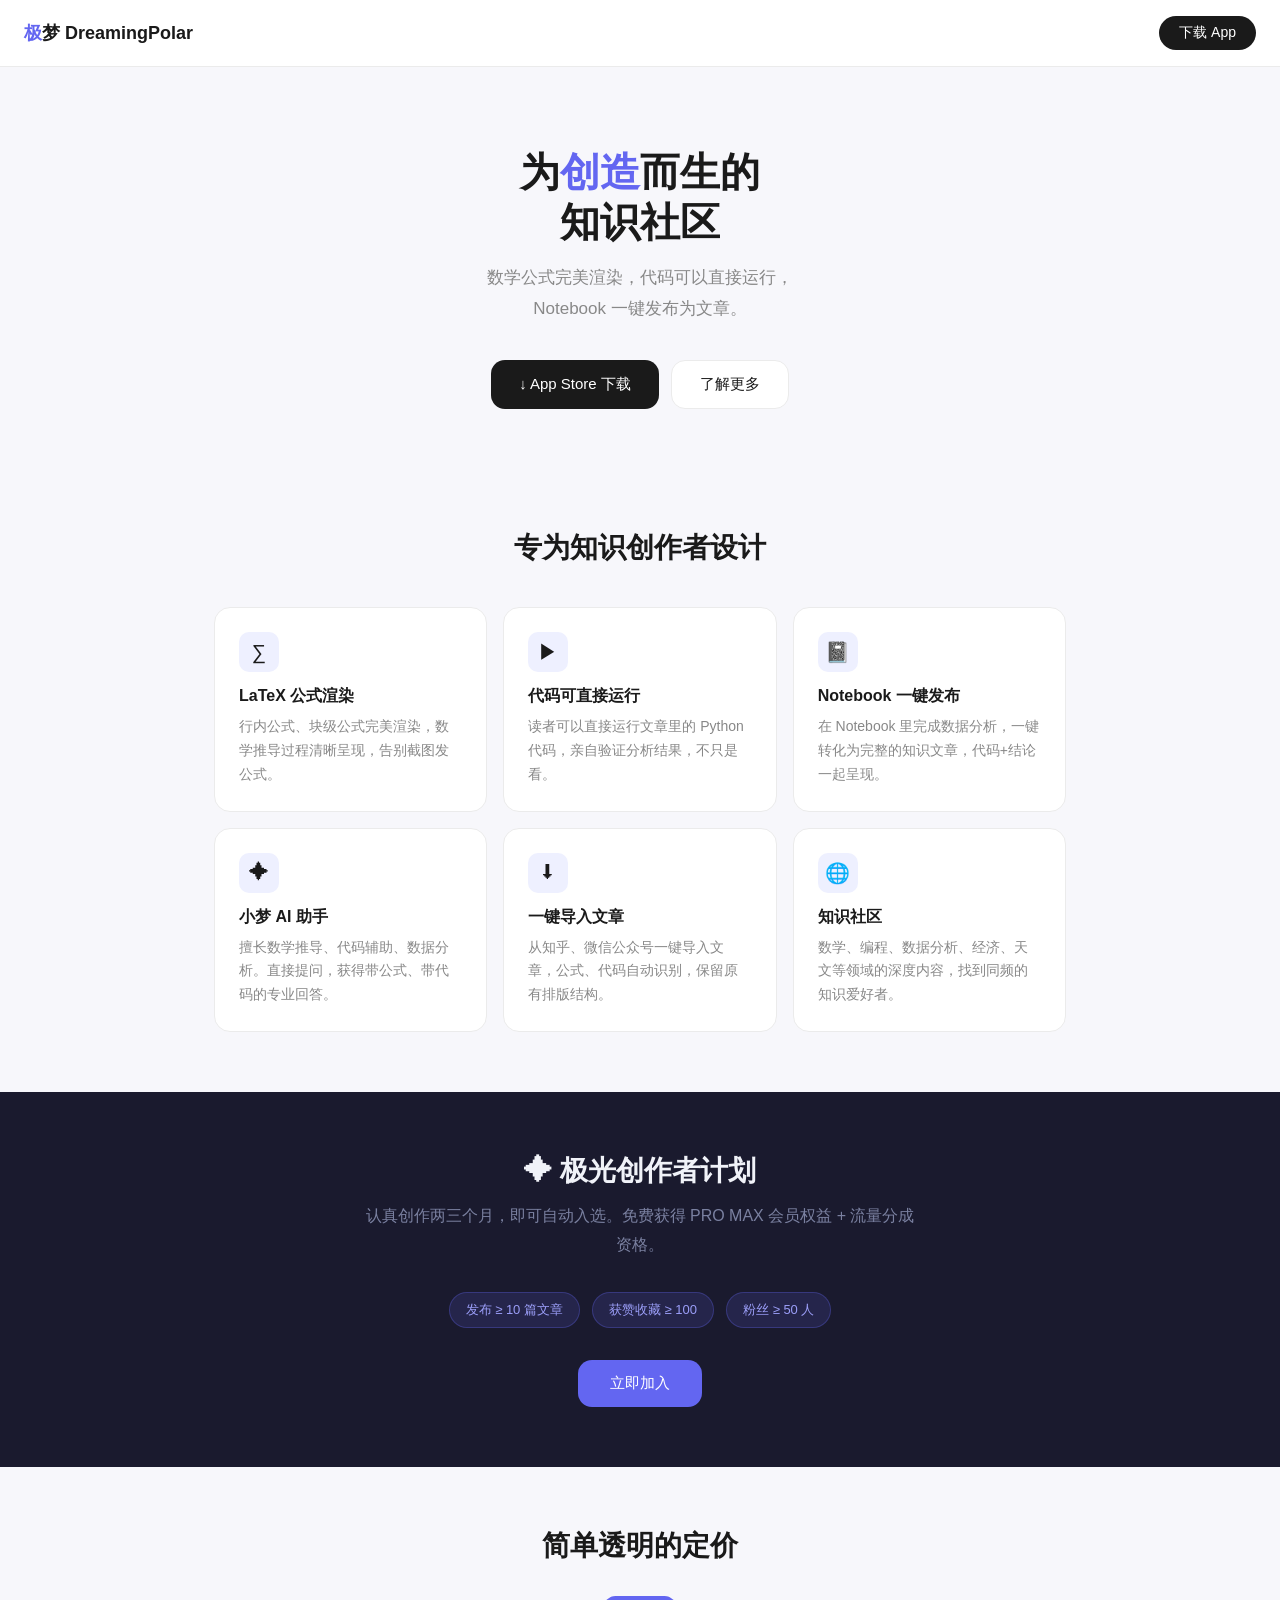
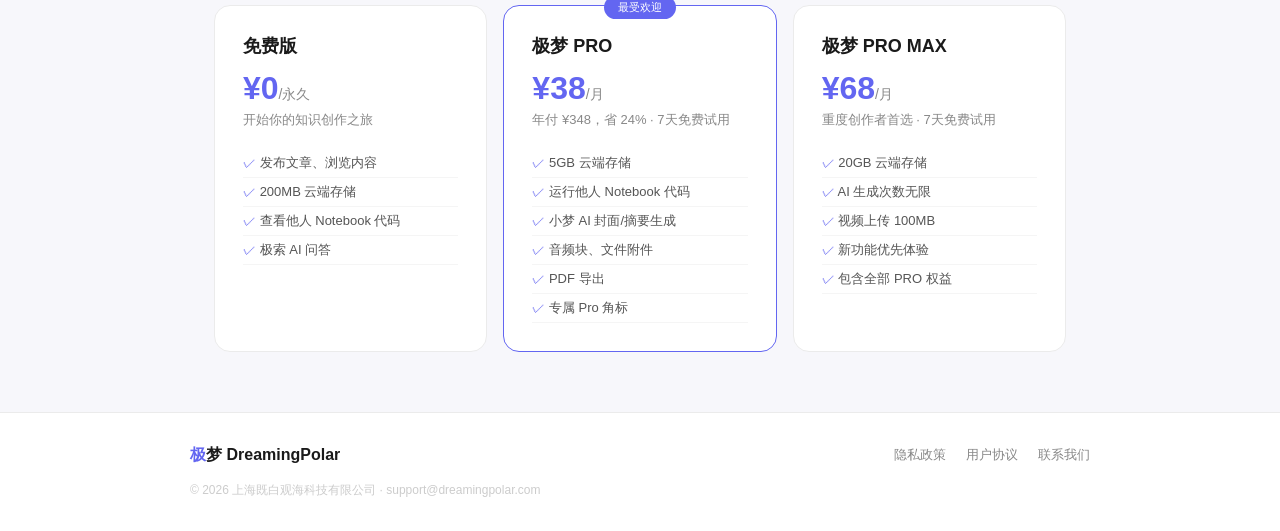
==== commit 6be267c6: "feat: 重建主页+隐私政策+用户协议页面" ====
--- a/index.html
+++ b/index.html
@@ -1,198 +1,192 @@
 <!DOCTYPE html>
-<html lang="en">
+<html lang="zh-CN">
 <head>
-  <meta charset="UTF-8">
-  <meta name="viewport" content="width=device-width, initial-scale=1">
-  <script type="module" src="/components/auth/auth_hooks.js"></script>
-  <script src="/components/pages/index/access_guard.js"></script>
+<meta charset="UTF-8">
+<meta name="viewport" content="width=device-width, initial-scale=1.0">
+<meta name="description" content="极梦是面向知识创作者的AI原生内容社区，支持LaTeX公式、可运行代码、Notebook一键发布。">
+<title>极梦 DreamingPolar · 为创造而生的知识社区</title>
+<style>
+*{box-sizing:border-box;margin:0;padding:0}
+body{font-family:-apple-system,'PingFang SC','Helvetica Neue',sans-serif;background:#F7F7FB;color:#1A1A1A}
 
-  <title>Dreaming Polar — 浏览器里的 Python · AI 研究环境</title>
-  <meta name="description" content="在浏览器中直接运行 Python、绘制图表，与 AI 助手实时协作。Dreaming Polar 是专为探索与研究设计的交互式科学计算平台，无需安装任何软件。">
-  <meta name="keywords" content="Python, AI, 科学计算, 交互式编程, Pyodide, 在线编程, 数据分析, 机器学习">
-  <meta name="author" content="Dreaming Polar">
+nav{display:flex;align-items:center;justify-content:space-between;padding:16px 24px;background:#fff;border-bottom:0.5px solid #EBEBEB;position:sticky;top:0;z-index:100}
+.logo{font-size:18px;font-weight:700;color:#1A1A1A;text-decoration:none}
+.logo em{color:#6366F1;font-style:normal}
+.nav-btn{padding:8px 20px;background:#1A1A1A;color:#fff;border-radius:99px;font-size:14px;text-decoration:none;font-weight:500}
 
-  <script src="components/seo/structured_data.js" type="module"></script>
+.hero{text-align:center;padding:80px 24px 60px;max-width:640px;margin:0 auto}
+.hero h1{font-size:40px;font-weight:700;line-height:1.25;margin-bottom:16px}
+.hero h1 em{color:#6366F1;font-style:normal}
+.hero p{font-size:17px;color:#888;line-height:1.8;margin-bottom:36px}
+.btn-group{display:flex;gap:12px;justify-content:center;flex-wrap:wrap}
+.btn-primary{display:inline-flex;align-items:center;gap:8px;padding:14px 28px;background:#1A1A1A;color:#fff;border-radius:14px;font-size:15px;font-weight:500;text-decoration:none}
+.btn-secondary{display:inline-flex;align-items:center;gap:8px;padding:14px 28px;background:#fff;color:#1A1A1A;border-radius:14px;font-size:15px;font-weight:500;text-decoration:none;border:0.5px solid #EBEBEB}
 
-  <!-- Open Graph / Facebook -->
-  <meta property="og:type"        content="website">
-  <meta property="og:url"         content="https://dreamingpolar.com/">
-  <meta property="og:title"       content="Dreaming Polar — 浏览器里的 Python · AI 研究环境">
-  <meta property="og:description" content="在浏览器中直接运行 Python、绘制图表，与 AI 助手实时协作。专为探索与研究设计的交互式科学计算平台，无需安装任何软件。">
-  <meta property="og:image"       content="https://dreamingpolar.com/assets/app_logo/dreaming_polar.png">
-  <meta property="og:locale"      content="zh_CN">
+.features{max-width:900px;margin:0 auto;padding:60px 24px}
+.features h2{font-size:28px;font-weight:700;text-align:center;margin-bottom:40px}
+.feature-grid{display:grid;grid-template-columns:repeat(auto-fit,minmax(260px,1fr));gap:16px}
+.feature-card{background:#fff;border-radius:16px;padding:24px;border:0.5px solid #EBEBEB}
+.feature-icon{width:40px;height:40px;border-radius:10px;background:#EEF0FF;display:flex;align-items:center;justify-content:center;font-size:20px;margin-bottom:14px}
+.feature-card h3{font-size:16px;font-weight:600;margin-bottom:8px}
+.feature-card p{font-size:14px;color:#888;line-height:1.7}
 
-<link rel="canonical" href="https://dreamingpolar.com/">
+.aurora{background:#1A1A2E;padding:60px 24px;text-align:center}
+.aurora h2{font-size:28px;font-weight:700;color:#F0F2F8;margin-bottom:12px}
+.aurora p{font-size:16px;color:#7A80A0;line-height:1.8;max-width:560px;margin:0 auto 32px}
+.aurora-conditions{display:flex;gap:12px;justify-content:center;flex-wrap:wrap;margin-bottom:32px}
+.condition-badge{padding:8px 16px;background:rgba(99,102,241,.15);border:0.5px solid rgba(99,102,241,.3);border-radius:99px;font-size:13px;color:#9B9EF8}
+.aurora-btn{display:inline-block;padding:14px 32px;background:#6366F1;color:#fff;border-radius:14px;font-size:15px;font-weight:500;text-decoration:none}
 
-  <!-- Preconnect for Google Fonts (font_switcher.js loads JetBrains Mono for code areas).
-       By preconnecting here and loading the default mono font early, the font is likely
-       ready before the hero-loader fades out (1200ms), preventing CLS from font-swap. -->
-  <link rel="preconnect" href="https://fonts.googleapis.com">
-  <link rel="preconnect" href="https://fonts.gstatic.com" crossorigin>
-  <!-- id="gf-mono-inter" matches font_switcher.js so it won't add a duplicate link -->
-  <link id="gf-mono-inter" rel="stylesheet"
-        href="https://fonts.googleapis.com/css2?family=JetBrains+Mono:wght@400;600&display=swap"
-        media="print" onload="this.media='all'">
+.pricing{max-width:900px;margin:0 auto;padding:60px 24px}
+.pricing h2{font-size:28px;font-weight:700;text-align:center;margin-bottom:40px}
+.pricing-grid{display:grid;grid-template-columns:repeat(auto-fit,minmax(240px,1fr));gap:16px}
+.pricing-card{background:#fff;border-radius:16px;padding:28px;border:0.5px solid #EBEBEB}
+.pricing-card.featured{border-color:#6366F1;position:relative}
+.featured-badge{position:absolute;top:-10px;left:50%;transform:translateX(-50%);padding:4px 14px;background:#6366F1;color:#fff;border-radius:99px;font-size:11px;font-weight:500;white-space:nowrap}
+.plan-name{font-size:18px;font-weight:700;margin-bottom:4px}
+.plan-price{font-size:32px;font-weight:700;color:#6366F1;margin:12px 0 4px}
+.plan-price span{font-size:14px;color:#888;font-weight:400}
+.plan-desc{font-size:13px;color:#888;margin-bottom:20px}
+.plan-features{list-style:none}
+.plan-features li{font-size:13px;color:#555;padding:5px 0;border-bottom:0.5px solid #F5F5F5}
+.plan-features li:before{content:"✓ ";color:#6366F1}
 
-  <link rel="icon" href="assets/app_logo/favicon.png" type="image/png" sizes="96x96">
-  <link rel="icon" href="assets/app_logo/favicon-32.png" type="image/png" sizes="32x32">
-  <link rel="shortcut icon" href="assets/app_logo/favicon.png">
-  <link rel="apple-touch-icon" sizes="180x180" href="assets/app_logo/apple-touch-icon.png">
-  <link rel="manifest" href="/manifest.json">
-  <meta name="mobile-web-app-capable" content="yes">
-  <meta name="apple-mobile-web-app-capable" content="yes">
-  <meta name="apple-mobile-web-app-status-bar-style" content="default">
-  <meta name="apple-mobile-web-app-title" content="Dreaming Polar">
-  <script src="mathjax-config.js"></script>
-  <script src="https://cdn.jsdelivr.net/npm/mathjax@3/es5/tex-mml-chtml.js" defer></script>
-  <link rel="stylesheet" href="https://cdn.jsdelivr.net/npm/@tabler/icons-webfont@3.19.0/dist/tabler-icons.min.css">
-  <link rel="stylesheet" href="home.css">
-  <link rel="stylesheet" href="components/page_header/page_header.css">
-  <link rel="stylesheet" href="components/screens/navigation_screen/navigation_screen.css">
-  <link rel="stylesheet" href="components/empty_state_dashboard/empty_state_dashboard.css">
-  <link rel="stylesheet" href="components/search_bar/search_bar.css">
-  <link rel="stylesheet" href="components/customise_code_block/nb_search.css">
-  <link rel="stylesheet" href="components/theme_controller/theme_controller.css">
-  <link rel="stylesheet" href="components/font_switcher/font_switcher.css">
-  <link rel="stylesheet" href="components/screens/content_screen/content_screen.css">
-  <link rel="stylesheet" href="components/screen_controller/screen_controller.css">
-  <link rel="stylesheet" href="components/screens/coding_screen/coding_screen.css">
-  <link rel="stylesheet" href="components/customise_code_block/customise_code_block.css">
-  <link rel="stylesheet" href="components/grid/grid_screen.css?v=3">
-  <link rel="stylesheet" href="components/screens/coding_screen/coding_screen_python/coding_screen_python.css">
-  <link rel="stylesheet" href="components/screens/compiling_screen/compiling_screen.css">
-  <link rel="stylesheet" href="components/compiler/compiler.css">
-  <link rel="stylesheet" href="components/compiler/compiler_mode_switcher/compiler_mode_switcher.css">
-  <link rel="stylesheet" href="components/auth/auth_screen.css">
-  <link rel="stylesheet" href="components/start_coding/start_coding.css">
-  <link rel="stylesheet" href="components/terminal/terminal.css">
-  <link rel="stylesheet" href="components/screens/generative_screen/generative_scree.css">
-  <link rel="stylesheet" href="components/screens/generative_screen/aria_dashboard.css">
-  <link rel="stylesheet" href="components/screens/generative_screen/aria_analytics.css">
-  <link rel="stylesheet" href="components/screens/generative_screen/generative_screen_output/generative_screen_output.css">
-  <link rel="stylesheet" href="components/ai/ai.css">
-  <link rel="stylesheet" href="components/ai/ai_chat_screen/ai_chat_screen.css">
-  <link rel="stylesheet" href="components/hero_loader/hero_loader.css">
-  <link rel="stylesheet" href="components/vertical_toolbar/vertical_toolbar.css">
-  <link rel="stylesheet" href="components/right_bar/right_bar.css">
-  <link rel="stylesheet" href="components/bottom_data_bar/bottom_data_bar.css">
-  <link rel="stylesheet" href="components/dataset_catalog/dataset_catalog.css">
-  <link rel="stylesheet" href="components/screens/coding_screen/intelligent_coding_mode/intelligent_coding_mode.css">
-  <link rel="stylesheet" href="home_mobile.css">
-  <link rel="stylesheet" href="components/mobile/mobile_page_header_buttons_wrapper/mobile_page_header_buttons_wrapper.css">
-  <!-- Non-critical CSS: loaded async — veil stays up until hero_loader.js removes it -->
-  <link rel="stylesheet" href="components/screens/compiling_screen/refactorization_button/refactorization_button.css" media="print" onload="this.media='all'">
-  <link rel="stylesheet" href="components/look_up_source/look_up_source.css"                                          media="print" onload="this.media='all'">
-  <link rel="stylesheet" href="components/import/import_btn.css"                                                      media="print" onload="this.media='all'">
-  <link rel="stylesheet" href="components/screens/coding_screen/coding_screen_python/python_syntax_highlight/python_syntax_highlight.css" media="print" onload="this.media='all'">
-  <link rel="stylesheet" href="components/screens/coding_screen/coding_screen_python/python_text_highlight/python_text_highlight.css"      media="print" onload="this.media='all'">
-  <link rel="stylesheet" href="components/screens/coding_screen/coding_screen_python/python_code-completion/python_code_completion.css"   media="print" onload="this.media='all'">
-  <link rel="stylesheet" href="components/auth/auth_ui.css"                                                          media="print" onload="this.media='all'">
-  <script src="https://cdn.jsdelivr.net/npm/marked/marked.min.js" defer></script>
-  <!-- Chart.js — loaded on-demand by generative_screen charts view -->
-  <script src="https://cdn.jsdelivr.net/npm/chart.js@4.4.4/dist/chart.umd.min.js" defer></script>
-  <script src="/components/pages/index/base_theme.js"></script>
-  <link rel="stylesheet" href="/components/pages/index/prepaint_veil.css">
+footer{background:#fff;border-top:0.5px solid #EBEBEB;padding:32px 24px}
+.footer-inner{max-width:900px;margin:0 auto;display:flex;justify-content:space-between;align-items:center;flex-wrap:wrap;gap:16px}
+.footer-logo{font-size:16px;font-weight:700}
+.footer-logo em{color:#6366F1;font-style:normal}
+.footer-links{display:flex;gap:20px}
+.footer-links a{font-size:13px;color:#888;text-decoration:none}
+.footer-copy{font-size:12px;color:#CCC;width:100%}
+
+@media(max-width:600px){
+  .hero h1{font-size:28px}
+  .btn-group{flex-direction:column;align-items:center}
+  .footer-inner{flex-direction:column;align-items:flex-start}
+}
+</style>
 </head>
 <body>
 
-  <div id="dp-veil"></div>
+<nav>
+  <a class="logo" href="/"><em>极</em>梦 DreamingPolar</a>
+  <a class="nav-btn" href="https://apps.apple.com/app/id6790444925">下载 App</a>
+</nav>
 
-  <!-- Semantic nav for search-engine crawlers (visually hidden) -->
-  <nav aria-label="Dreaming Polar 主要功能" style="position:absolute;width:1px;height:1px;overflow:hidden;clip:rect(0,0,0,0);white-space:nowrap;">
-    <a href="/#about">关于 Dreaming Polar — 以AI驱动的交互式数据分析科学计算平台</a>
-  </nav>
+<section class="hero">
+  <h1>为<em>创造</em>而生的<br>知识社区</h1>
+  <p>数学公式完美渲染，代码可以直接运行，<br>Notebook 一键发布为文章。</p>
+  <div class="btn-group">
+    <a class="btn-primary" href="https://apps.apple.com/app/id6790444925">
+      ↓ App Store 下载
+    </a>
+    <a class="btn-secondary" href="#features">了解更多</a>
+  </div>
+</section>
 
-  <header class="page-header">
-    <button id="navigation-button" class="navigation-button" aria-label="Open navigation" aria-expanded="false">
-      <span class="bar"></span>
-      <span class="bar"></span>
-      <span class="bar"></span>
-    </button>
-    <img src="assets/home_page/imgs/dp_logo.png" alt="Dreaming Polar" class="app-logo" width="543" height="160">
-  </header>
-
-  <div id="page-layout">
-    <div id="vertical-toolbar">
-      <div class="vt-top">
-        <button class="vt-btn" id="vt-community"
-          title="社区" data-screen="community"
-          onclick="window.location.href='/community'">
-          <i class="ti ti-planet"></i>
-        </button>
-      </div>
-      <div class="vt-bottom"></div>
+<section class="features" id="features">
+  <h2>专为知识创作者设计</h2>
+  <div class="feature-grid">
+    <div class="feature-card">
+      <div class="feature-icon">∑</div>
+      <h3>LaTeX 公式渲染</h3>
+      <p>行内公式、块级公式完美渲染，数学推导过程清晰呈现，告别截图发公式。</p>
     </div>
-    <main class="hero">
-      <!-- SEO static content — visible to crawlers before JS loads -->
-      <noscript>
-        <div style="max-width:760px;margin:40px auto;padding:0 24px;font-family:system-ui,sans-serif;color:#0f172a">
-          <h1>Dreaming Polar — 浏览器里的 Python · AI 研究环境</h1>
-          <p>在浏览器中直接运行 Python、绘制图表，与 AI 助手实时协作。无需安装任何软件，打开即用。</p>
-          <h2>核心功能</h2>
-          <ul>
-            <li><strong>Python Notebook</strong> — 基于 Pyodide 的浏览器端 Python 运行时，支持 Pandas、Matplotlib、NumPy、SymPy</li>
-            <li><strong>ARIA 数据分析助理</strong> — AI 驱动的对话式数据分析，自动生成图表与洞察报告</li>
-            <li><strong>镜像分屏</strong> — 代码与输出并排显示，实时反馈，告别来回切换</li>
-            <li><strong>文件中心</strong> — 一键导入 CSV / Excel，自动转为 DataFrame</li>
-            <li><strong>智能报告</strong> — AI 自动生成结构化数据分析报告，支持图表、LaTeX 公式与追问对话</li>
-          </ul>
-          <h2>支持的 Python 库</h2>
-          <p>Pandas · Matplotlib · NumPy · SymPy · SciPy · Scikit-learn · Seaborn</p>
-          <h2>适合哪些人</h2>
-          <p>数据科学学习者、研究人员、教师、想在浏览器里快速探索数据的任何人。完全免费，无需注册。</p>
-        </div>
-      </noscript>
-      <div class="hero-screens-row">
-        <section id="content-screen"   class="hero-screen"></section>
-        <section id="coding-screen"    class="hero-screen"></section>
-        <section id="generative-screen" class="hero-screen"></section>
-        <section id="ai-chat-screen"   class="hero-screen"></section>
-        <section id="grid-screen"      class="hero-screen"></section>
-        <section id="user-screen"      class="hero-screen"></section>
-        <section id="profile-screen"   class="hero-screen"></section>
-      </div>
-    </main>
-    <div id="right-bar">
-      <div class="rb-top"></div>
-      <div class="rb-bottom"></div>
+    <div class="feature-card">
+      <div class="feature-icon">▶</div>
+      <h3>代码可直接运行</h3>
+      <p>读者可以直接运行文章里的 Python 代码，亲自验证分析结果，不只是看。</p>
+    </div>
+    <div class="feature-card">
+      <div class="feature-icon">📓</div>
+      <h3>Notebook 一键发布</h3>
+      <p>在 Notebook 里完成数据分析，一键转化为完整的知识文章，代码+结论一起呈现。</p>
+    </div>
+    <div class="feature-card">
+      <div class="feature-icon">✦</div>
+      <h3>小梦 AI 助手</h3>
+      <p>擅长数学推导、代码辅助、数据分析。直接提问，获得带公式、带代码的专业回答。</p>
+    </div>
+    <div class="feature-card">
+      <div class="feature-icon">⬇</div>
+      <h3>一键导入文章</h3>
+      <p>从知乎、微信公众号一键导入文章，公式、代码自动识别，保留原有排版结构。</p>
+    </div>
+    <div class="feature-card">
+      <div class="feature-icon">🌐</div>
+      <h3>知识社区</h3>
+      <p>数学、编程、数据分析、经济、天文等领域的深度内容，找到同频的知识爱好者。</p>
     </div>
   </div>
+</section>
 
-  <script src="components/bottom_data_bar/bottom_data_bar.js" type="module"></script>
-  <script src="components/bottom_data_bar/bottom_data_bar_hooks.js" type="module"></script>
-  <script src="components/page_header/page_header.js" type="module"></script>
-  <script src="components/screen_controller/screen_controller.js" type="module"></script>
-  <script src="components/screens/navigation_screen/navigation_screen.js?v=6" type="module"></script>
-  <script src="hooks/theme_controller_hook.js" type="module"></script>
-  <script src="components/theme_controller/theme_controller.js" type="module"></script>
-  <script src="components/font_switcher/font_switcher.js" type="module"></script>
-  <script type="module" src="/components/pages/index/i18n_init.js"></script>
-  <script src="components/mobile/mobile_page_header_buttons_wrapper/mobile_page_header_buttons_wrapper.js" type="module"></script>
-  <script src="components/screens/content_screen/content_screen.js" type="module"></script>
-  <script src="components/screens/coding_screen/coding_screen.js" type="module"></script>
-  <script src="components/screens/navigation_screen/navigation_screen_hook.js" type="module"></script>
-  <script src="components/fullscreen_toggle/fullscreen_toggle.js" type="module"></script>
-  <script src="components/start_coding/start_coding.js" type="module"></script>
-  <script src="components/hero_loader/hero_loader.js" type="module"></script>
-  <script src="components/screens/generative_screen/generative_screen.js" type="module"></script>
-  <script src="components/right_bar/right_bar.js" type="module"></script>
-  <script type="module" src="/components/pages/index/file_manager_catalog_init.js"></script>
-  <script src="components/compiler/kernel_boot_screen.js" type="module"></script>
-  <script type="module" src="/components/pages/index/dashboard_init.js"></script>
-  <script src="components/terminal/terminal.js" type="module"></script>
-  <script src="components/ai/ai_header.js" type="module"></script>
-  <script src="components/ai/ai_chat_screen/ai_chat_screen.js" type="module"></script>
-  <script src="components/grid/grid_screen_v2.js?v=5" type="module"></script>
-  <script src="components/ai/ai_chat_screen/ai_chat_screen_hooks.js" type="module"></script>
-  <script src="components/mobile/mobile_controller.js" type="module"></script>
-  <script src="components/mobile/mobile_hooks.js" type="module"></script>
-  <script src="components/mobile/preload_config.js" type="module"></script>
-  <script src="components/vertical_toolbar/vertical_toolbar.js" type="module"></script>
-  <script src="components/auth/auth_client.js" type="module"></script>
-  <link rel="stylesheet" href="components/profile/profile_screen.css">
-  <script src="components/profile/profile_screen.js" type="module"></script>
+<section class="aurora">
+  <h2>✦ 极光创作者计划</h2>
+  <p>认真创作两三个月，即可自动入选。免费获得 PRO MAX 会员权益 + 流量分成资格。</p>
+  <div class="aurora-conditions">
+    <span class="condition-badge">发布 ≥ 10 篇文章</span>
+    <span class="condition-badge">获赞收藏 ≥ 100</span>
+    <span class="condition-badge">粉丝 ≥ 50 人</span>
+  </div>
+  <a class="aurora-btn" href="https://apps.apple.com/app/id6790444925">立即加入</a>
+</section>
 
-  <script type="module" src="/components/pages/index/reset_token_init.js"></script>
+<section class="pricing">
+  <h2>简单透明的定价</h2>
+  <div class="pricing-grid">
+    <div class="pricing-card">
+      <div class="plan-name">免费版</div>
+      <div class="plan-price">¥0<span>/永久</span></div>
+      <div class="plan-desc">开始你的知识创作之旅</div>
+      <ul class="plan-features">
+        <li>发布文章、浏览内容</li>
+        <li>200MB 云端存储</li>
+        <li>查看他人 Notebook 代码</li>
+        <li>极索 AI 问答</li>
+      </ul>
+    </div>
+    <div class="pricing-card featured">
+      <div class="featured-badge">最受欢迎</div>
+      <div class="plan-name">极梦 PRO</div>
+      <div class="plan-price">¥38<span>/月</span></div>
+      <div class="plan-desc">年付 ¥348，省 24% · 7天免费试用</div>
+      <ul class="plan-features">
+        <li>5GB 云端存储</li>
+        <li>运行他人 Notebook 代码</li>
+        <li>小梦 AI 封面/摘要生成</li>
+        <li>音频块、文件附件</li>
+        <li>PDF 导出</li>
+        <li>专属 Pro 角标</li>
+      </ul>
+    </div>
+    <div class="pricing-card">
+      <div class="plan-name">极梦 PRO MAX</div>
+      <div class="plan-price">¥68<span>/月</span></div>
+      <div class="plan-desc">重度创作者首选 · 7天免费试用</div>
+      <ul class="plan-features">
+        <li>20GB 云端存储</li>
+        <li>AI 生成次数无限</li>
+        <li>视频上传 100MB</li>
+        <li>新功能优先体验</li>
+        <li>包含全部 PRO 权益</li>
+      </ul>
+    </div>
+  </div>
+</section>
+
+<footer>
+  <div class="footer-inner">
+    <div class="footer-logo"><em>极</em>梦 DreamingPolar</div>
+    <div class="footer-links">
+      <a href="/privacy">隐私政策</a>
+      <a href="/terms">用户协议</a>
+      <a href="mailto:support@dreamingpolar.com">联系我们</a>
+    </div>
+    <div class="footer-copy">
+      © 2026 上海既白观海科技有限公司 · support@dreamingpolar.com
+    </div>
+  </div>
+</footer>
 
 </body>
-</html>+</html>
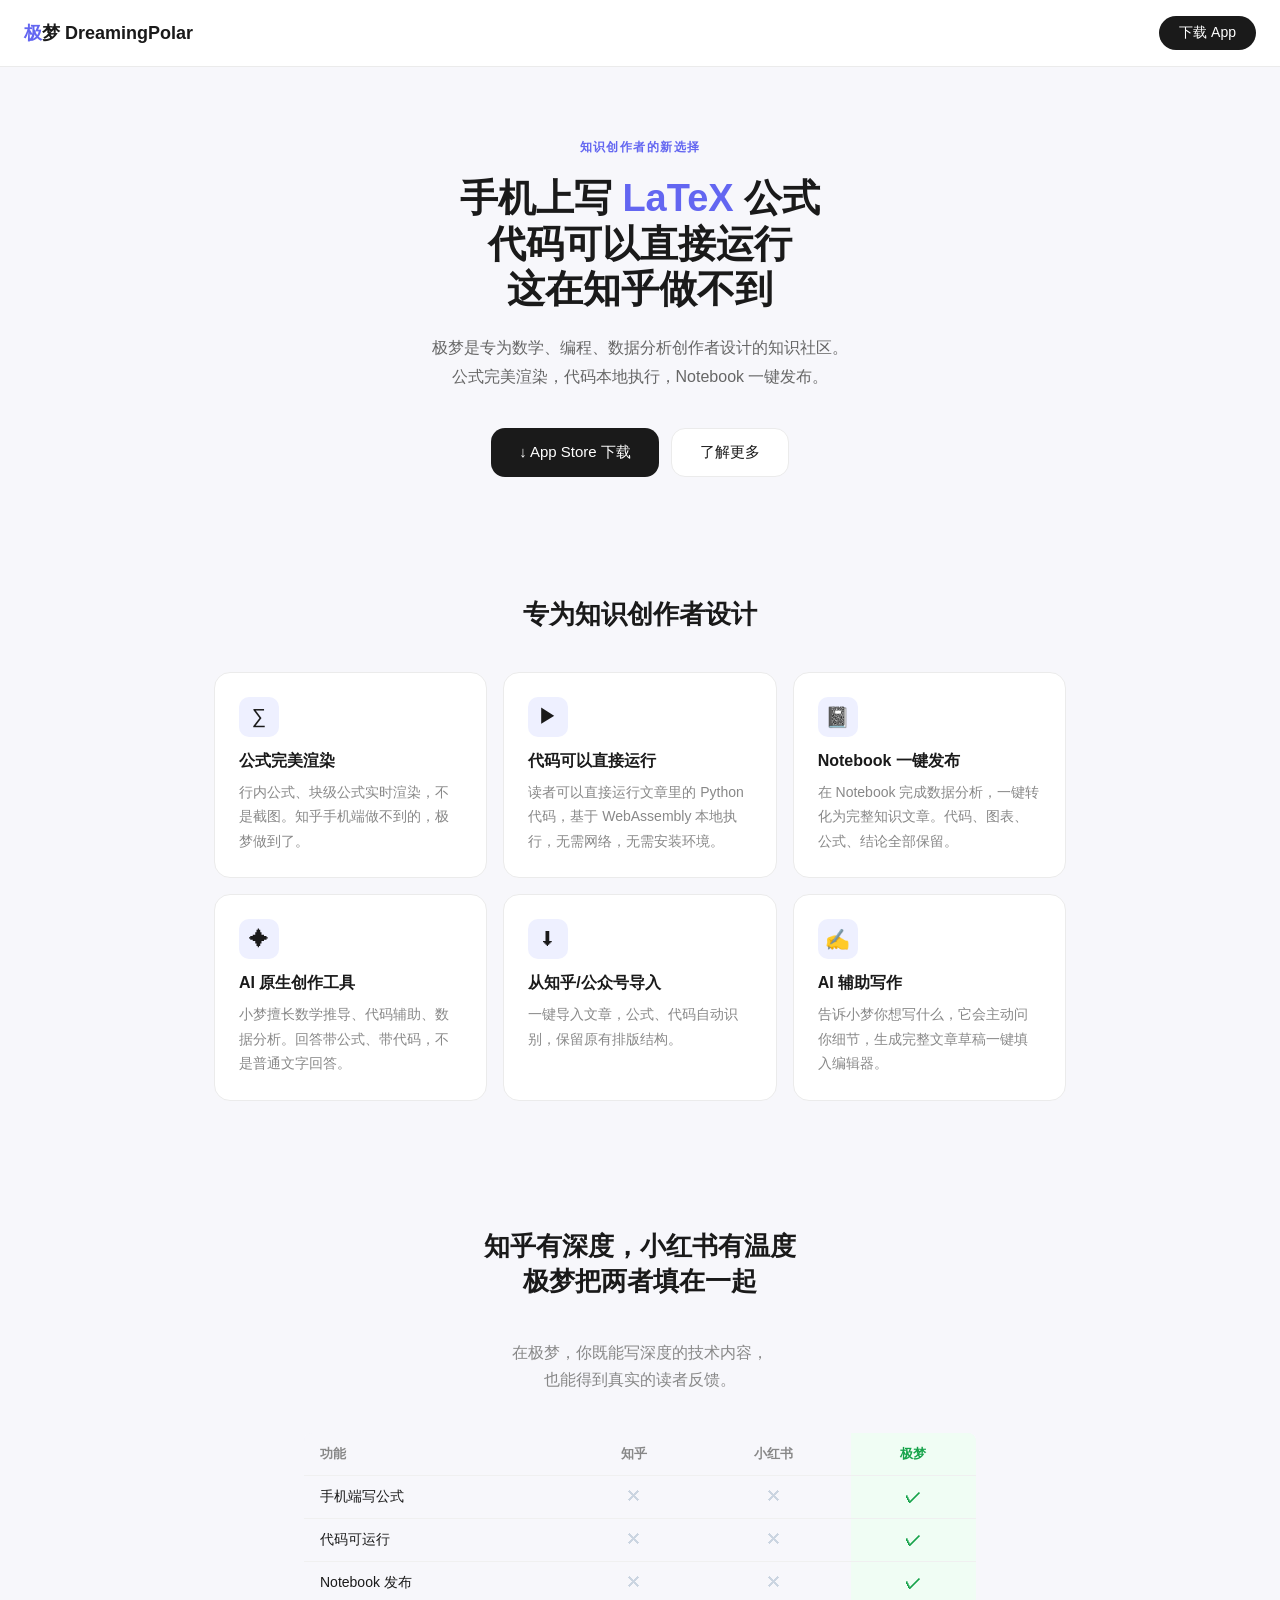
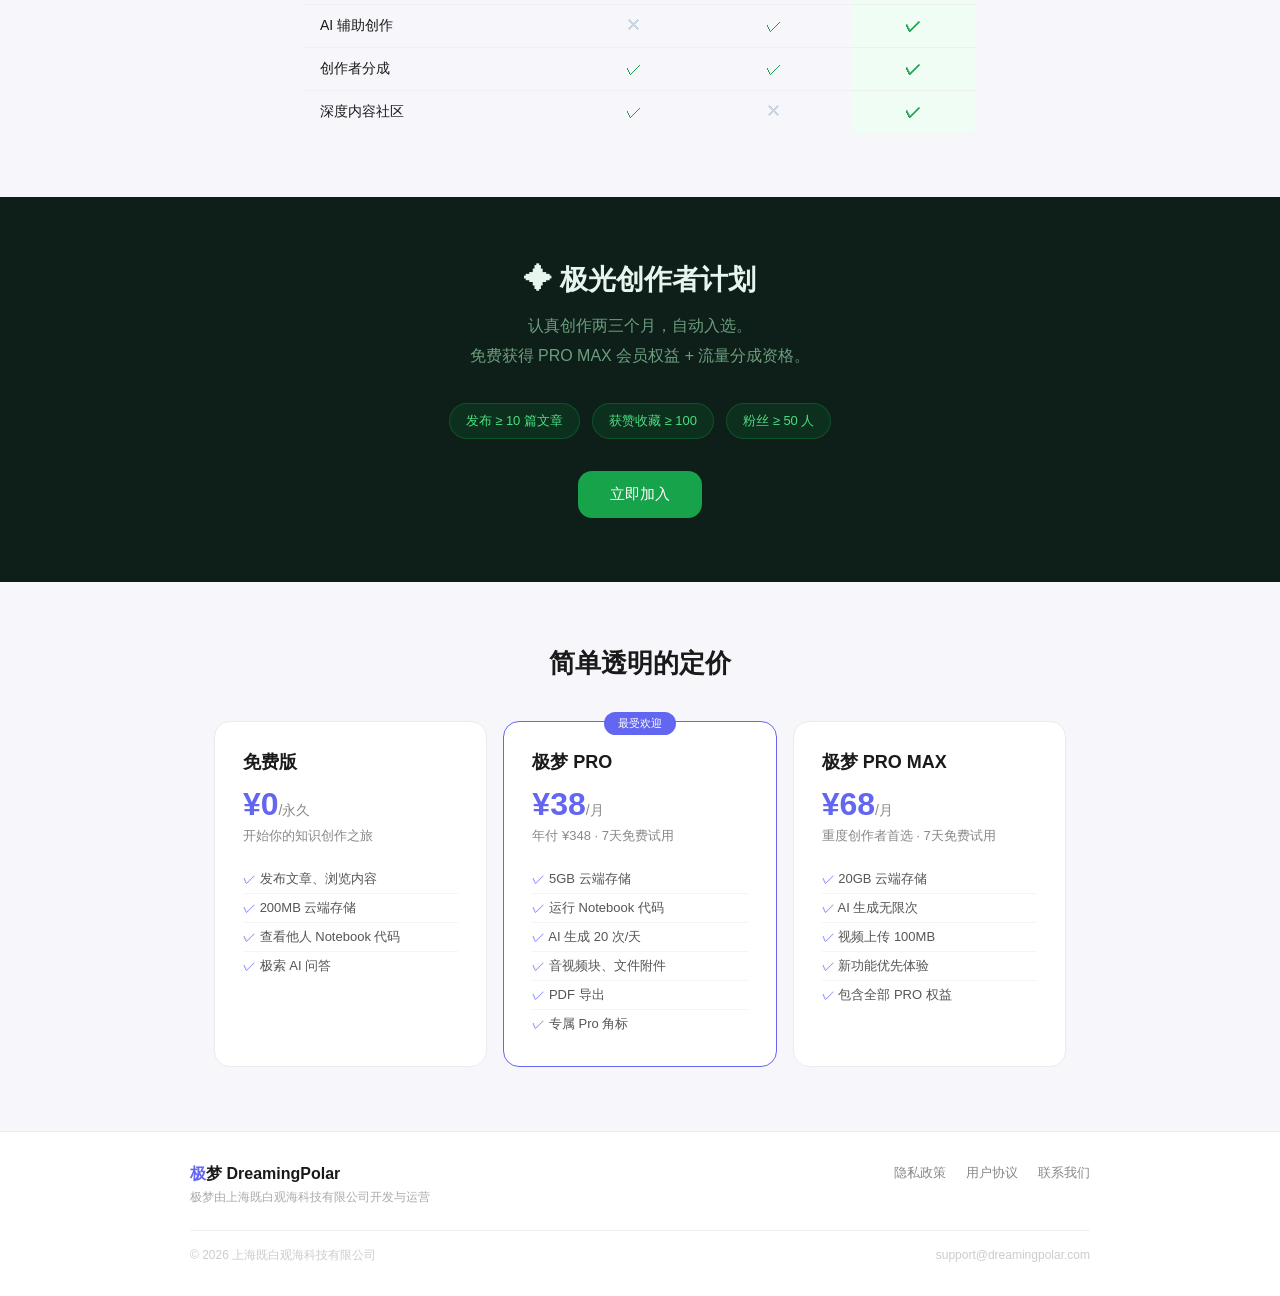
==== commit b658e8fd: "feat: 主页全面更新——新文案/功能对比/极光计划/定价" ====
--- a/index.html
+++ b/index.html
@@ -3,42 +3,65 @@
 <head>
 <meta charset="UTF-8">
 <meta name="viewport" content="width=device-width, initial-scale=1.0">
-<meta name="description" content="极梦是面向知识创作者的AI原生内容社区，支持LaTeX公式、可运行代码、Notebook一键发布。">
-<title>极梦 DreamingPolar · 为创造而生的知识社区</title>
+<meta name="description" content="极梦是专为数学、编程、数据分析创作者设计的知识社区。公式完美渲染，代码本地执行，Notebook一键发布。">
+<title>极梦 DreamingPolar · 手机上写 LaTeX，代码可以直接运行</title>
 <style>
 *{box-sizing:border-box;margin:0;padding:0}
 body{font-family:-apple-system,'PingFang SC','Helvetica Neue',sans-serif;background:#F7F7FB;color:#1A1A1A}
 
+/* ── Nav ── */
 nav{display:flex;align-items:center;justify-content:space-between;padding:16px 24px;background:#fff;border-bottom:0.5px solid #EBEBEB;position:sticky;top:0;z-index:100}
 .logo{font-size:18px;font-weight:700;color:#1A1A1A;text-decoration:none}
 .logo em{color:#6366F1;font-style:normal}
 .nav-btn{padding:8px 20px;background:#1A1A1A;color:#fff;border-radius:99px;font-size:14px;text-decoration:none;font-weight:500}
 
-.hero{text-align:center;padding:80px 24px 60px;max-width:640px;margin:0 auto}
-.hero h1{font-size:40px;font-weight:700;line-height:1.25;margin-bottom:16px}
+/* ── Hero ── */
+.hero{text-align:center;padding:72px 24px 56px;max-width:640px;margin:0 auto}
+.hero-eyebrow{font-size:12px;font-weight:600;letter-spacing:.12em;color:#6366F1;text-transform:uppercase;margin-bottom:20px}
+.hero h1{font-size:38px;font-weight:700;line-height:1.2;margin-bottom:20px;color:#1A1A1A}
 .hero h1 em{color:#6366F1;font-style:normal}
-.hero p{font-size:17px;color:#888;line-height:1.8;margin-bottom:36px}
+.hero p{font-size:16px;color:#666;line-height:1.85;margin-bottom:36px}
 .btn-group{display:flex;gap:12px;justify-content:center;flex-wrap:wrap}
 .btn-primary{display:inline-flex;align-items:center;gap:8px;padding:14px 28px;background:#1A1A1A;color:#fff;border-radius:14px;font-size:15px;font-weight:500;text-decoration:none}
 .btn-secondary{display:inline-flex;align-items:center;gap:8px;padding:14px 28px;background:#fff;color:#1A1A1A;border-radius:14px;font-size:15px;font-weight:500;text-decoration:none;border:0.5px solid #EBEBEB}
 
-.features{max-width:900px;margin:0 auto;padding:60px 24px}
-.features h2{font-size:28px;font-weight:700;text-align:center;margin-bottom:40px}
+/* ── Features ── */
+.features{max-width:900px;margin:0 auto;padding:64px 24px}
+.section-title{font-size:26px;font-weight:700;text-align:center;margin-bottom:40px}
 .feature-grid{display:grid;grid-template-columns:repeat(auto-fit,minmax(260px,1fr));gap:16px}
 .feature-card{background:#fff;border-radius:16px;padding:24px;border:0.5px solid #EBEBEB}
 .feature-icon{width:40px;height:40px;border-radius:10px;background:#EEF0FF;display:flex;align-items:center;justify-content:center;font-size:20px;margin-bottom:14px}
 .feature-card h3{font-size:16px;font-weight:600;margin-bottom:8px}
-.feature-card p{font-size:14px;color:#888;line-height:1.7}
-
-.aurora{background:#1A1A2E;padding:60px 24px;text-align:center}
-.aurora h2{font-size:28px;font-weight:700;color:#F0F2F8;margin-bottom:12px}
-.aurora p{font-size:16px;color:#7A80A0;line-height:1.8;max-width:560px;margin:0 auto 32px}
+.feature-card p{font-size:14px;color:#888;line-height:1.75}
+
+/* ── Compare ── */
+.compare{max-width:720px;margin:0 auto;padding:64px 24px}
+.compare-subtitle{font-size:16px;color:#888;text-align:center;margin-top:8px;margin-bottom:40px;line-height:1.7}
+.compare-wrap{overflow-x:auto;-webkit-overflow-scrolling:touch}
+table{width:100%;border-collapse:collapse;border-radius:8px;overflow:hidden;min-width:420px}
+thead tr{background:#F7F7FB}
+th{padding:12px 16px;font-size:13px;font-weight:600;color:#888;text-align:center}
+th:first-child{text-align:left}
+td{padding:12px 16px;font-size:14px;border-top:0.5px solid #F0F0F0;text-align:center}
+td:first-child{text-align:left;font-weight:500;color:#1A1A1A}
+tbody tr:hover{background:#FAFAFA}
+.col-dp{background:#F0FDF4}
+.col-dp td,.col-dp th{background:#F0FDF4}
+th.col-dp{color:#16a34a;font-weight:700}
+td.col-dp{font-weight:600;color:#16a34a}
+.check{color:#16a34a;font-size:16px}
+.cross{color:#CBD5E1;font-size:16px}
+
+/* ── Aurora ── */
+.aurora{background:#0D1F18;padding:64px 24px;text-align:center}
+.aurora h2{font-size:28px;font-weight:700;color:#E8F5EE;margin-bottom:12px}
+.aurora p{font-size:16px;color:#6B9E7E;line-height:1.85;max-width:520px;margin:0 auto 32px}
 .aurora-conditions{display:flex;gap:12px;justify-content:center;flex-wrap:wrap;margin-bottom:32px}
-.condition-badge{padding:8px 16px;background:rgba(99,102,241,.15);border:0.5px solid rgba(99,102,241,.3);border-radius:99px;font-size:13px;color:#9B9EF8}
-.aurora-btn{display:inline-block;padding:14px 32px;background:#6366F1;color:#fff;border-radius:14px;font-size:15px;font-weight:500;text-decoration:none}
-
-.pricing{max-width:900px;margin:0 auto;padding:60px 24px}
-.pricing h2{font-size:28px;font-weight:700;text-align:center;margin-bottom:40px}
+.condition-badge{padding:8px 16px;background:rgba(16,163,74,.12);border:0.5px solid rgba(16,163,74,.3);border-radius:99px;font-size:13px;color:#4ade80}
+.aurora-btn{display:inline-block;padding:14px 32px;background:#16a34a;color:#fff;border-radius:14px;font-size:15px;font-weight:500;text-decoration:none}
+
+/* ── Pricing ── */
+.pricing{max-width:900px;margin:0 auto;padding:64px 24px}
 .pricing-grid{display:grid;grid-template-columns:repeat(auto-fit,minmax(240px,1fr));gap:16px}
 .pricing-card{background:#fff;border-radius:16px;padding:28px;border:0.5px solid #EBEBEB}
 .pricing-card.featured{border-color:#6366F1;position:relative}
@@ -49,80 +72,145 @@
 .plan-desc{font-size:13px;color:#888;margin-bottom:20px}
 .plan-features{list-style:none}
 .plan-features li{font-size:13px;color:#555;padding:5px 0;border-bottom:0.5px solid #F5F5F5}
-.plan-features li:before{content:"✓ ";color:#6366F1}
-
+.plan-features li:last-child{border-bottom:none}
+.plan-features li::before{content:"✓ ";color:#6366F1}
+
+/* ── Footer ── */
 footer{background:#fff;border-top:0.5px solid #EBEBEB;padding:32px 24px}
-.footer-inner{max-width:900px;margin:0 auto;display:flex;justify-content:space-between;align-items:center;flex-wrap:wrap;gap:16px}
+.footer-inner{max-width:900px;margin:0 auto;display:flex;justify-content:space-between;align-items:flex-start;flex-wrap:wrap;gap:20px}
 .footer-logo{font-size:16px;font-weight:700}
 .footer-logo em{color:#6366F1;font-style:normal}
-.footer-links{display:flex;gap:20px}
+.footer-tagline{font-size:12px;color:#AAA;margin-top:4px}
+.footer-links{display:flex;gap:20px;align-items:center;flex-wrap:wrap}
 .footer-links a{font-size:13px;color:#888;text-decoration:none}
-.footer-copy{font-size:12px;color:#CCC;width:100%}
-
+.footer-bottom{width:100%;border-top:0.5px solid #F0F0F0;padding-top:16px;margin-top:4px;display:flex;justify-content:space-between;align-items:center;flex-wrap:wrap;gap:8px}
+.footer-copy{font-size:12px;color:#CCC}
+
+/* ── Responsive ── */
 @media(max-width:600px){
   .hero h1{font-size:28px}
   .btn-group{flex-direction:column;align-items:center}
-  .footer-inner{flex-direction:column;align-items:flex-start}
+  .footer-inner{flex-direction:column}
+  .footer-bottom{flex-direction:column;align-items:flex-start}
 }
 </style>
 </head>
 <body>
 
+<!-- Nav -->
 <nav>
   <a class="logo" href="/"><em>极</em>梦 DreamingPolar</a>
   <a class="nav-btn" href="https://apps.apple.com/app/id6790444925">下载 App</a>
 </nav>
 
+<!-- Hero -->
 <section class="hero">
-  <h1>为<em>创造</em>而生的<br>知识社区</h1>
-  <p>数学公式完美渲染，代码可以直接运行，<br>Notebook 一键发布为文章。</p>
+  <div class="hero-eyebrow">知识创作者的新选择</div>
+  <h1>手机上写 <em>LaTeX</em> 公式<br>代码可以直接运行<br>这在知乎做不到</h1>
+  <p>极梦是专为数学、编程、数据分析创作者设计的知识社区。<br>公式完美渲染，代码本地执行，Notebook 一键发布。</p>
   <div class="btn-group">
-    <a class="btn-primary" href="https://apps.apple.com/app/id6790444925">
-      ↓ App Store 下载
-    </a>
+    <a class="btn-primary" href="https://apps.apple.com/app/id6790444925">↓ App Store 下载</a>
     <a class="btn-secondary" href="#features">了解更多</a>
   </div>
 </section>
 
+<!-- Features -->
 <section class="features" id="features">
-  <h2>专为知识创作者设计</h2>
+  <h2 class="section-title">专为知识创作者设计</h2>
   <div class="feature-grid">
     <div class="feature-card">
       <div class="feature-icon">∑</div>
-      <h3>LaTeX 公式渲染</h3>
-      <p>行内公式、块级公式完美渲染，数学推导过程清晰呈现，告别截图发公式。</p>
+      <h3>公式完美渲染</h3>
+      <p>行内公式、块级公式实时渲染，不是截图。知乎手机端做不到的，极梦做到了。</p>
     </div>
     <div class="feature-card">
       <div class="feature-icon">▶</div>
-      <h3>代码可直接运行</h3>
-      <p>读者可以直接运行文章里的 Python 代码，亲自验证分析结果，不只是看。</p>
+      <h3>代码可以直接运行</h3>
+      <p>读者可以直接运行文章里的 Python 代码，基于 WebAssembly 本地执行，无需网络，无需安装环境。</p>
     </div>
     <div class="feature-card">
       <div class="feature-icon">📓</div>
       <h3>Notebook 一键发布</h3>
-      <p>在 Notebook 里完成数据分析，一键转化为完整的知识文章，代码+结论一起呈现。</p>
+      <p>在 Notebook 完成数据分析，一键转化为完整知识文章。代码、图表、公式、结论全部保留。</p>
     </div>
     <div class="feature-card">
       <div class="feature-icon">✦</div>
-      <h3>小梦 AI 助手</h3>
-      <p>擅长数学推导、代码辅助、数据分析。直接提问，获得带公式、带代码的专业回答。</p>
+      <h3>AI 原生创作工具</h3>
+      <p>小梦擅长数学推导、代码辅助、数据分析。回答带公式、带代码，不是普通文字回答。</p>
     </div>
     <div class="feature-card">
       <div class="feature-icon">⬇</div>
-      <h3>一键导入文章</h3>
-      <p>从知乎、微信公众号一键导入文章，公式、代码自动识别，保留原有排版结构。</p>
-    </div>
-    <div class="feature-card">
-      <div class="feature-icon">🌐</div>
-      <h3>知识社区</h3>
-      <p>数学、编程、数据分析、经济、天文等领域的深度内容，找到同频的知识爱好者。</p>
-    </div>
-  </div>
-</section>
-
+      <h3>从知乎/公众号导入</h3>
+      <p>一键导入文章，公式、代码自动识别，保留原有排版结构。</p>
+    </div>
+    <div class="feature-card">
+      <div class="feature-icon">✍</div>
+      <h3>AI 辅助写作</h3>
+      <p>告诉小梦你想写什么，它会主动问你细节，生成完整文章草稿一键填入编辑器。</p>
+    </div>
+  </div>
+</section>
+
+<!-- Compare -->
+<section class="compare">
+  <h2 class="section-title">知乎有深度，小红书有温度<br>极梦把两者填在一起</h2>
+  <p class="compare-subtitle">在极梦，你既能写深度的技术内容，<br>也能得到真实的读者反馈。</p>
+  <div class="compare-wrap">
+    <table>
+      <thead>
+        <tr>
+          <th>功能</th>
+          <th>知乎</th>
+          <th>小红书</th>
+          <th class="col-dp">极梦</th>
+        </tr>
+      </thead>
+      <tbody>
+        <tr>
+          <td>手机端写公式</td>
+          <td><span class="cross">✕</span></td>
+          <td><span class="cross">✕</span></td>
+          <td class="col-dp"><span class="check">✓</span></td>
+        </tr>
+        <tr>
+          <td>代码可运行</td>
+          <td><span class="cross">✕</span></td>
+          <td><span class="cross">✕</span></td>
+          <td class="col-dp"><span class="check">✓</span></td>
+        </tr>
+        <tr>
+          <td>Notebook 发布</td>
+          <td><span class="cross">✕</span></td>
+          <td><span class="cross">✕</span></td>
+          <td class="col-dp"><span class="check">✓</span></td>
+        </tr>
+        <tr>
+          <td>AI 辅助创作</td>
+          <td><span class="cross">✕</span></td>
+          <td><span class="check">✓</span></td>
+          <td class="col-dp"><span class="check">✓</span></td>
+        </tr>
+        <tr>
+          <td>创作者分成</td>
+          <td><span class="check">✓</span></td>
+          <td><span class="check">✓</span></td>
+          <td class="col-dp"><span class="check">✓</span></td>
+        </tr>
+        <tr>
+          <td>深度内容社区</td>
+          <td><span class="check">✓</span></td>
+          <td><span class="cross">✕</span></td>
+          <td class="col-dp"><span class="check">✓</span></td>
+        </tr>
+      </tbody>
+    </table>
+  </div>
+</section>
+
+<!-- Aurora -->
 <section class="aurora">
   <h2>✦ 极光创作者计划</h2>
-  <p>认真创作两三个月，即可自动入选。免费获得 PRO MAX 会员权益 + 流量分成资格。</p>
+  <p>认真创作两三个月，自动入选。<br>免费获得 PRO MAX 会员权益 + 流量分成资格。</p>
   <div class="aurora-conditions">
     <span class="condition-badge">发布 ≥ 10 篇文章</span>
     <span class="condition-badge">获赞收藏 ≥ 100</span>
@@ -131,8 +219,9 @@
   <a class="aurora-btn" href="https://apps.apple.com/app/id6790444925">立即加入</a>
 </section>
 
+<!-- Pricing -->
 <section class="pricing">
-  <h2>简单透明的定价</h2>
+  <h2 class="section-title">简单透明的定价</h2>
   <div class="pricing-grid">
     <div class="pricing-card">
       <div class="plan-name">免费版</div>
@@ -149,12 +238,12 @@
       <div class="featured-badge">最受欢迎</div>
       <div class="plan-name">极梦 PRO</div>
       <div class="plan-price">¥38<span>/月</span></div>
-      <div class="plan-desc">年付 ¥348，省 24% · 7天免费试用</div>
+      <div class="plan-desc">年付 ¥348 · 7天免费试用</div>
       <ul class="plan-features">
         <li>5GB 云端存储</li>
-        <li>运行他人 Notebook 代码</li>
-        <li>小梦 AI 封面/摘要生成</li>
-        <li>音频块、文件附件</li>
+        <li>运行 Notebook 代码</li>
+        <li>AI 生成 20 次/天</li>
+        <li>音视频块、文件附件</li>
         <li>PDF 导出</li>
         <li>专属 Pro 角标</li>
       </ul>
@@ -165,7 +254,7 @@
       <div class="plan-desc">重度创作者首选 · 7天免费试用</div>
       <ul class="plan-features">
         <li>20GB 云端存储</li>
-        <li>AI 生成次数无限</li>
+        <li>AI 生成无限次</li>
         <li>视频上传 100MB</li>
         <li>新功能优先体验</li>
         <li>包含全部 PRO 权益</li>
@@ -174,16 +263,21 @@
   </div>
 </section>
 
+<!-- Footer -->
 <footer>
   <div class="footer-inner">
-    <div class="footer-logo"><em>极</em>梦 DreamingPolar</div>
+    <div>
+      <div class="footer-logo"><em>极</em>梦 DreamingPolar</div>
+      <div class="footer-tagline">极梦由上海既白观海科技有限公司开发与运营</div>
+    </div>
     <div class="footer-links">
       <a href="/privacy">隐私政策</a>
       <a href="/terms">用户协议</a>
       <a href="mailto:support@dreamingpolar.com">联系我们</a>
     </div>
-    <div class="footer-copy">
-      © 2026 上海既白观海科技有限公司 · support@dreamingpolar.com
+    <div class="footer-bottom">
+      <span class="footer-copy">© 2026 上海既白观海科技有限公司</span>
+      <span class="footer-copy">support@dreamingpolar.com</span>
     </div>
   </div>
 </footer>
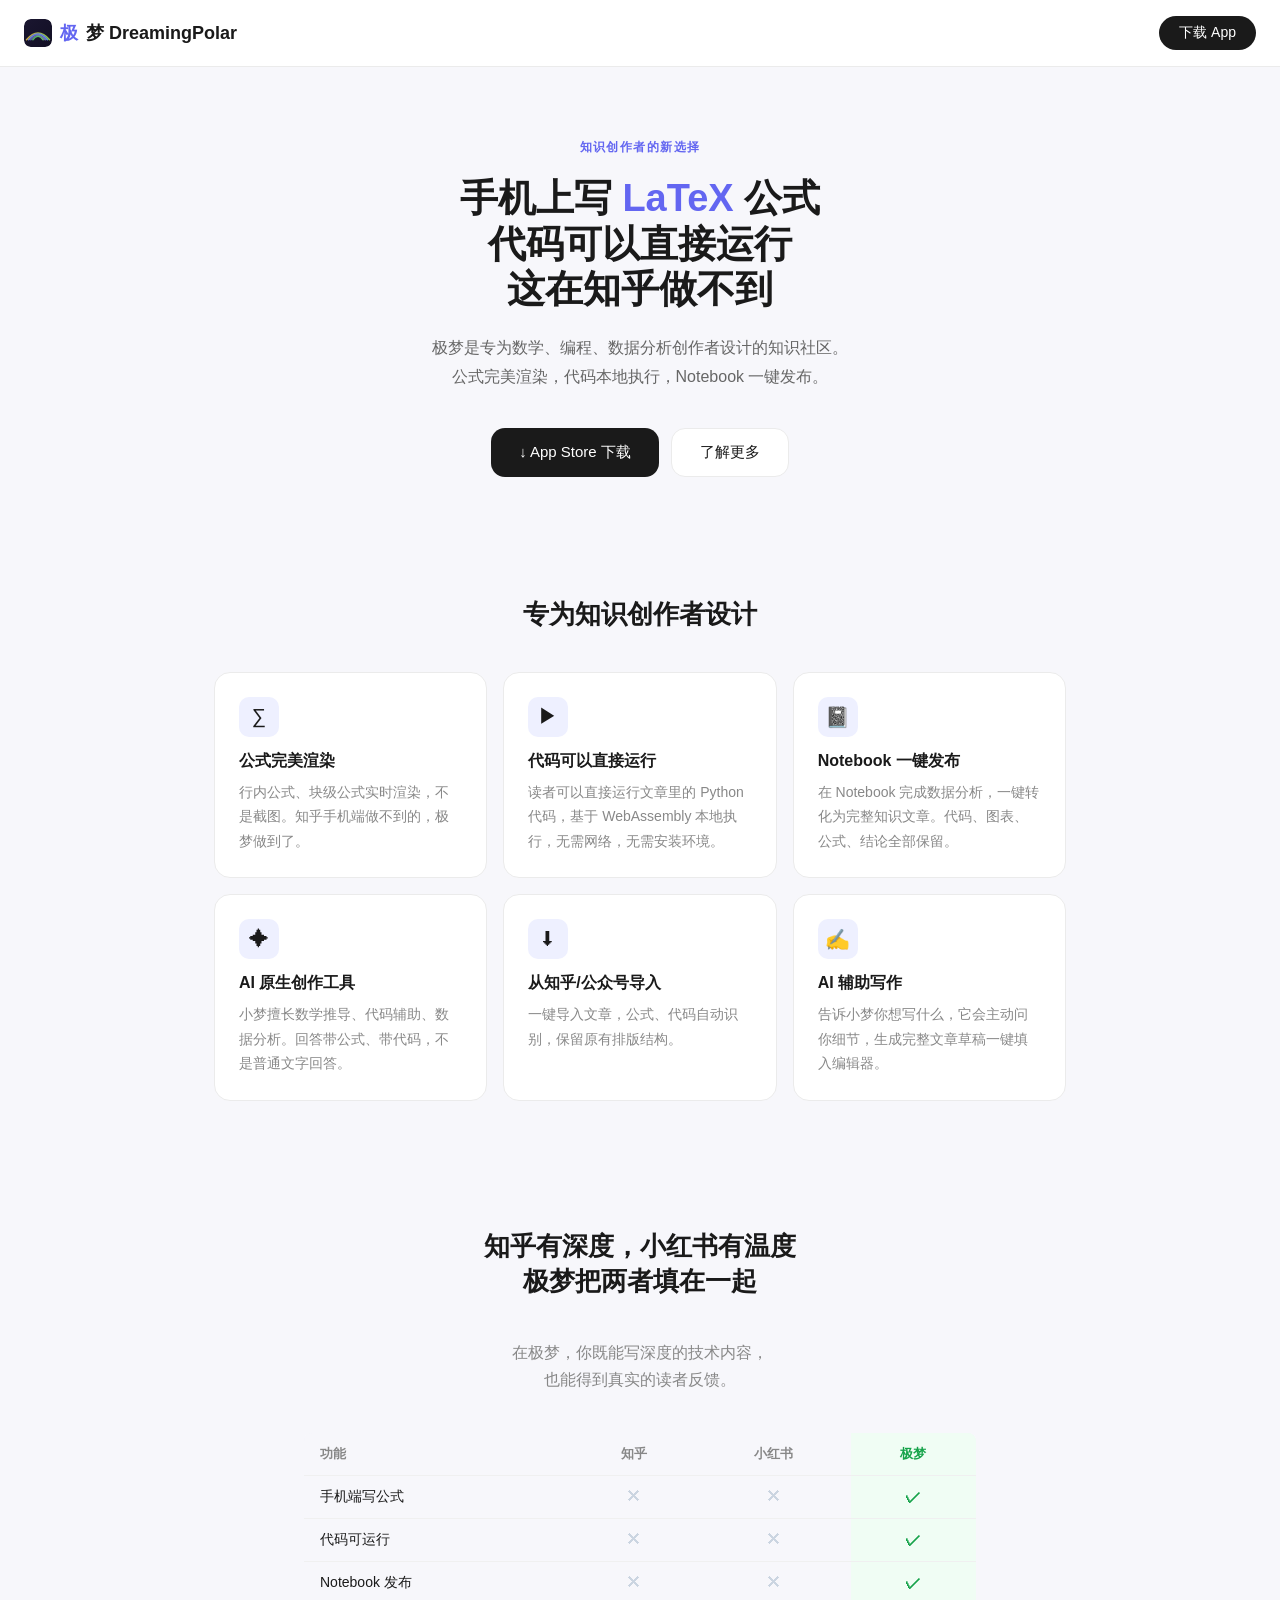
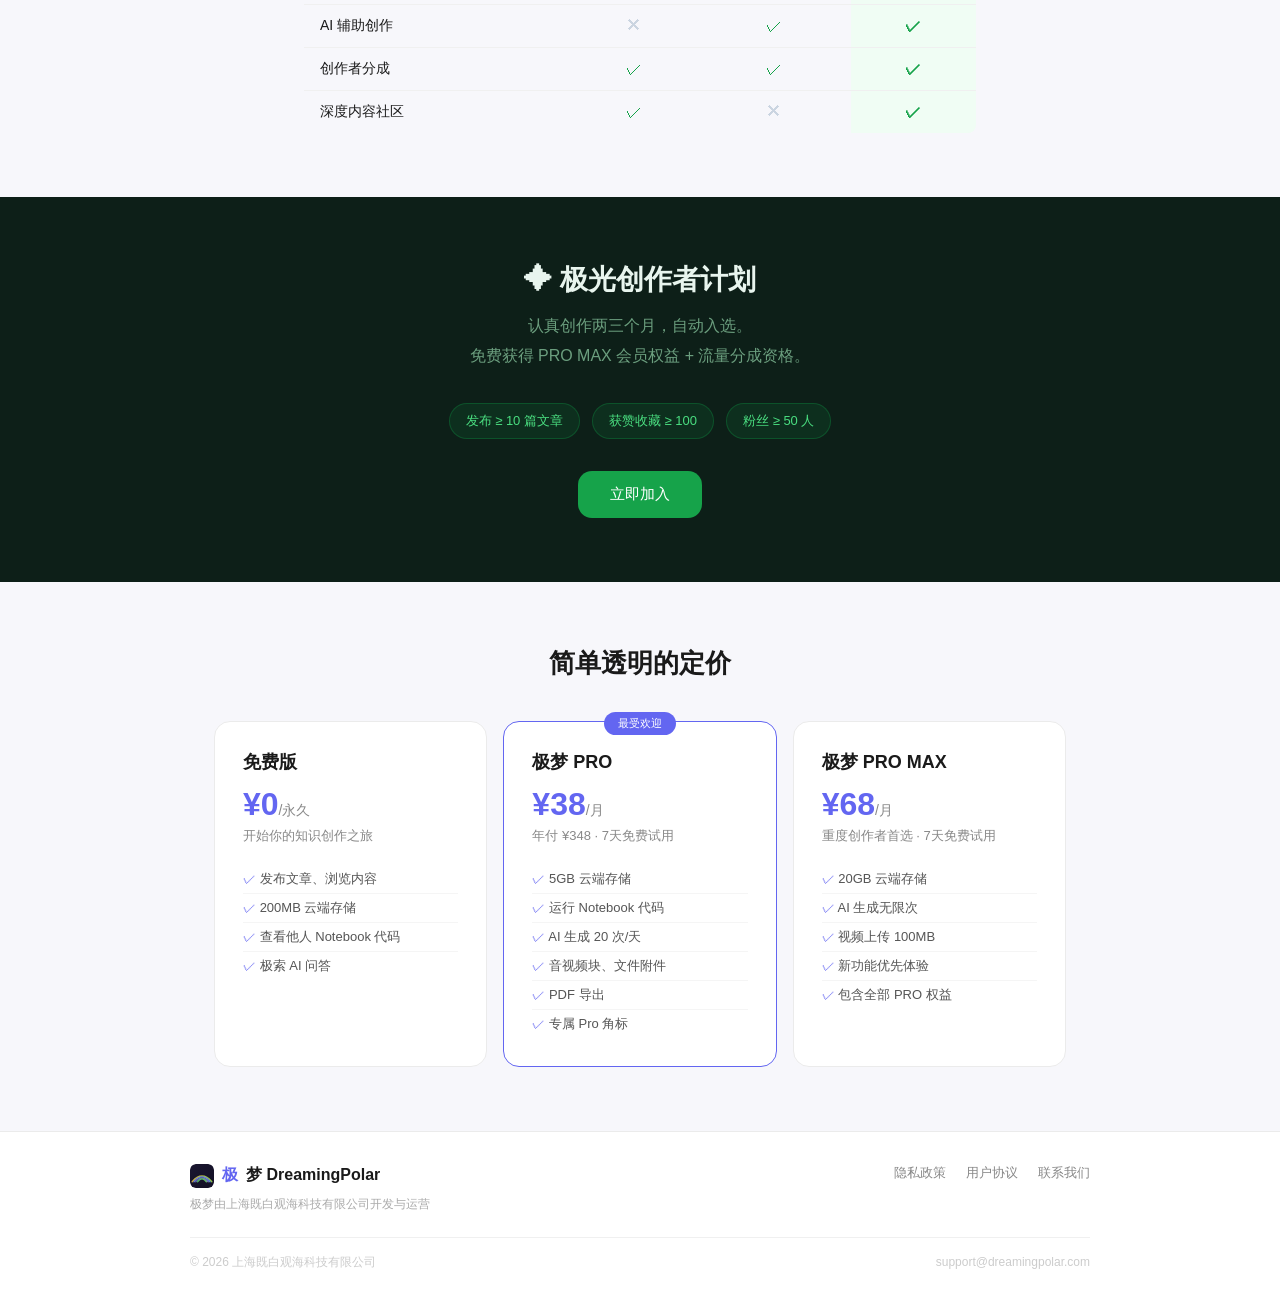
==== commit d43a0f61: "feat: 添加极梦新logo并更新导航栏和页脚 Co-Authored-By: Claude Sonnet 4.6 <noreply@anthropic.com>" ====
--- a/index.html
+++ b/index.html
@@ -11,7 +11,8 @@
 
 /* ── Nav ── */
 nav{display:flex;align-items:center;justify-content:space-between;padding:16px 24px;background:#fff;border-bottom:0.5px solid #EBEBEB;position:sticky;top:0;z-index:100}
-.logo{font-size:18px;font-weight:700;color:#1A1A1A;text-decoration:none}
+.logo{display:inline-flex;align-items:center;gap:8px;font-size:18px;font-weight:700;color:#1A1A1A;text-decoration:none}
+.logo img{width:28px;height:28px;border-radius:7px;flex-shrink:0}
 .logo em{color:#6366F1;font-style:normal}
 .nav-btn{padding:8px 20px;background:#1A1A1A;color:#fff;border-radius:99px;font-size:14px;text-decoration:none;font-weight:500}
 
@@ -78,7 +79,8 @@
 /* ── Footer ── */
 footer{background:#fff;border-top:0.5px solid #EBEBEB;padding:32px 24px}
 .footer-inner{max-width:900px;margin:0 auto;display:flex;justify-content:space-between;align-items:flex-start;flex-wrap:wrap;gap:20px}
-.footer-logo{font-size:16px;font-weight:700}
+.footer-logo{display:inline-flex;align-items:center;gap:8px;font-size:16px;font-weight:700}
+.footer-logo img{width:24px;height:24px;border-radius:6px;flex-shrink:0}
 .footer-logo em{color:#6366F1;font-style:normal}
 .footer-tagline{font-size:12px;color:#AAA;margin-top:4px}
 .footer-links{display:flex;gap:20px;align-items:center;flex-wrap:wrap}
@@ -99,7 +101,10 @@
 
 <!-- Nav -->
 <nav>
-  <a class="logo" href="/"><em>极</em>梦 DreamingPolar</a>
+  <a class="logo" href="/">
+    <img src="/assets/app_logo/jimeng_logo.svg" alt="极梦">
+    <em>极</em>梦 DreamingPolar
+  </a>
   <a class="nav-btn" href="https://apps.apple.com/app/id6790444925">下载 App</a>
 </nav>
 
@@ -267,7 +272,7 @@
 <footer>
   <div class="footer-inner">
     <div>
-      <div class="footer-logo"><em>极</em>梦 DreamingPolar</div>
+      <div class="footer-logo"><img src="/assets/app_logo/jimeng_logo.svg" alt="极梦"><em>极</em>梦 DreamingPolar</div>
       <div class="footer-tagline">极梦由上海既白观海科技有限公司开发与运营</div>
     </div>
     <div class="footer-links">
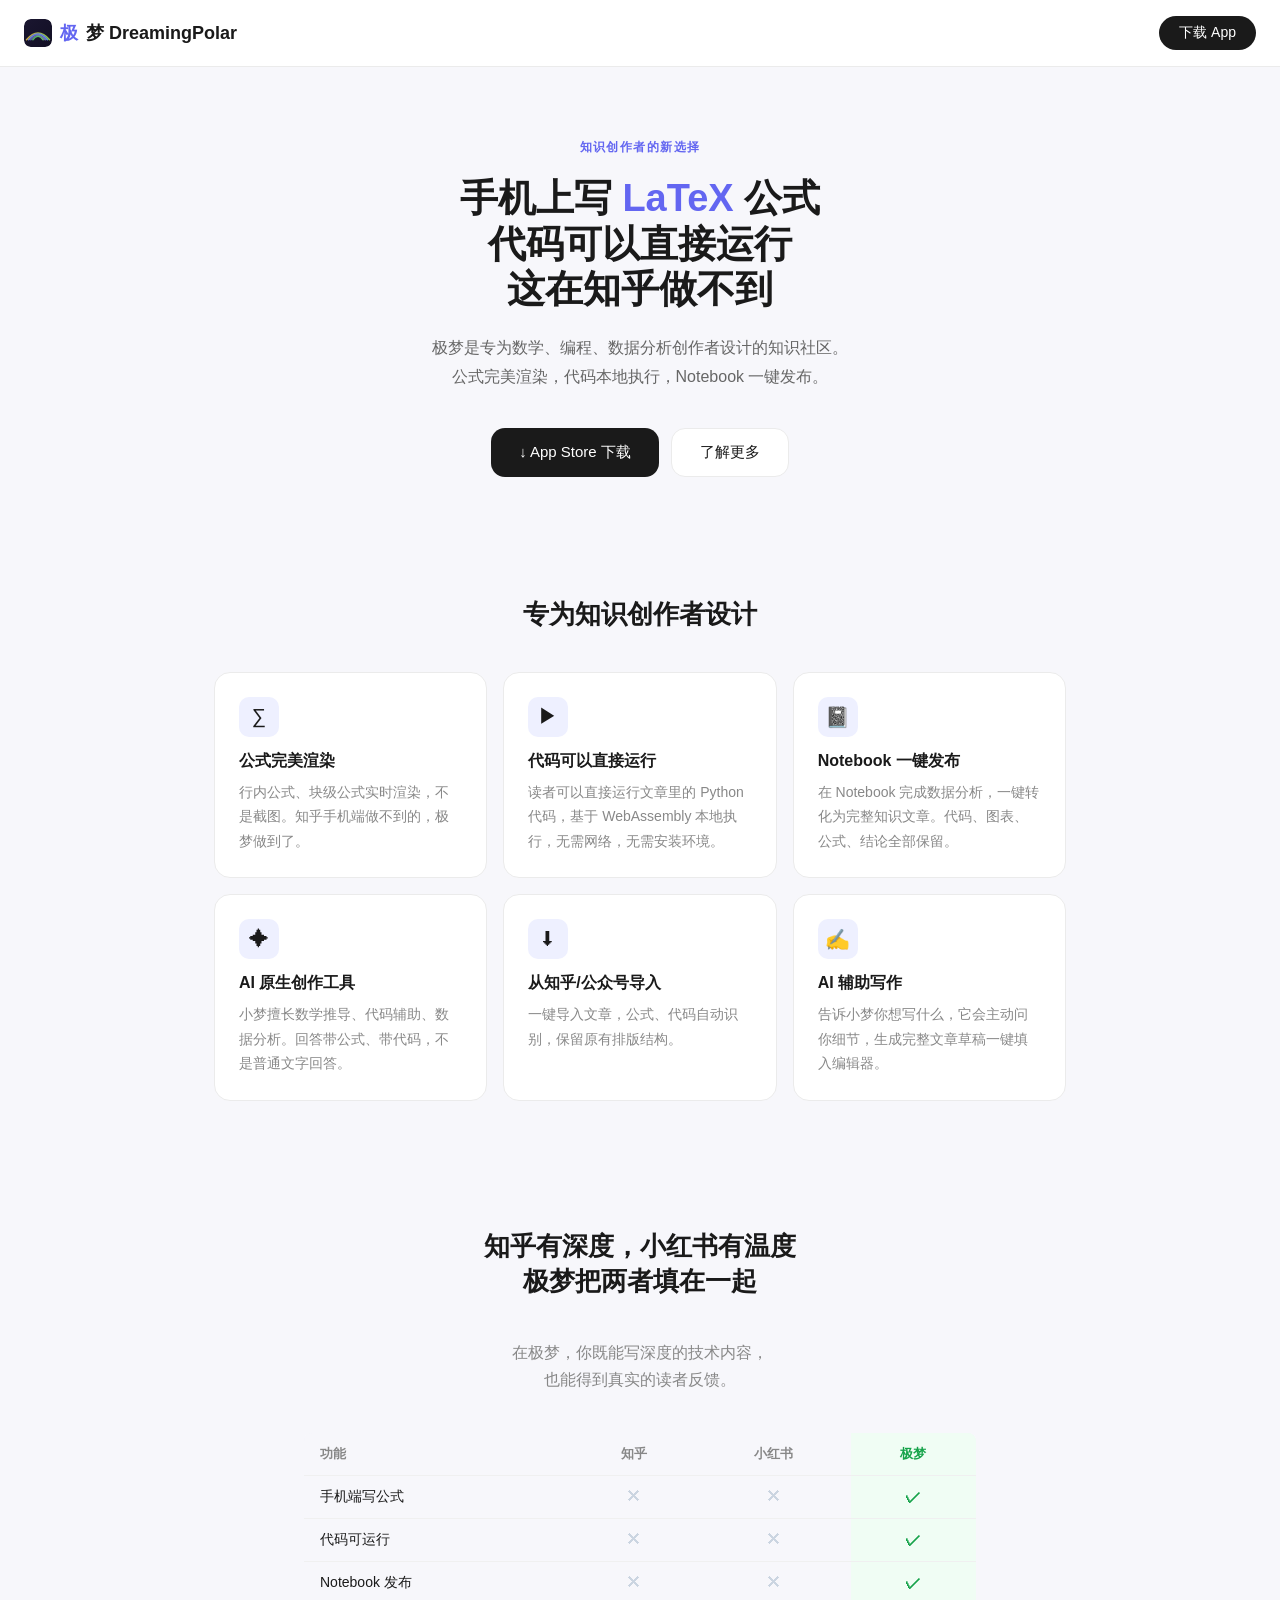
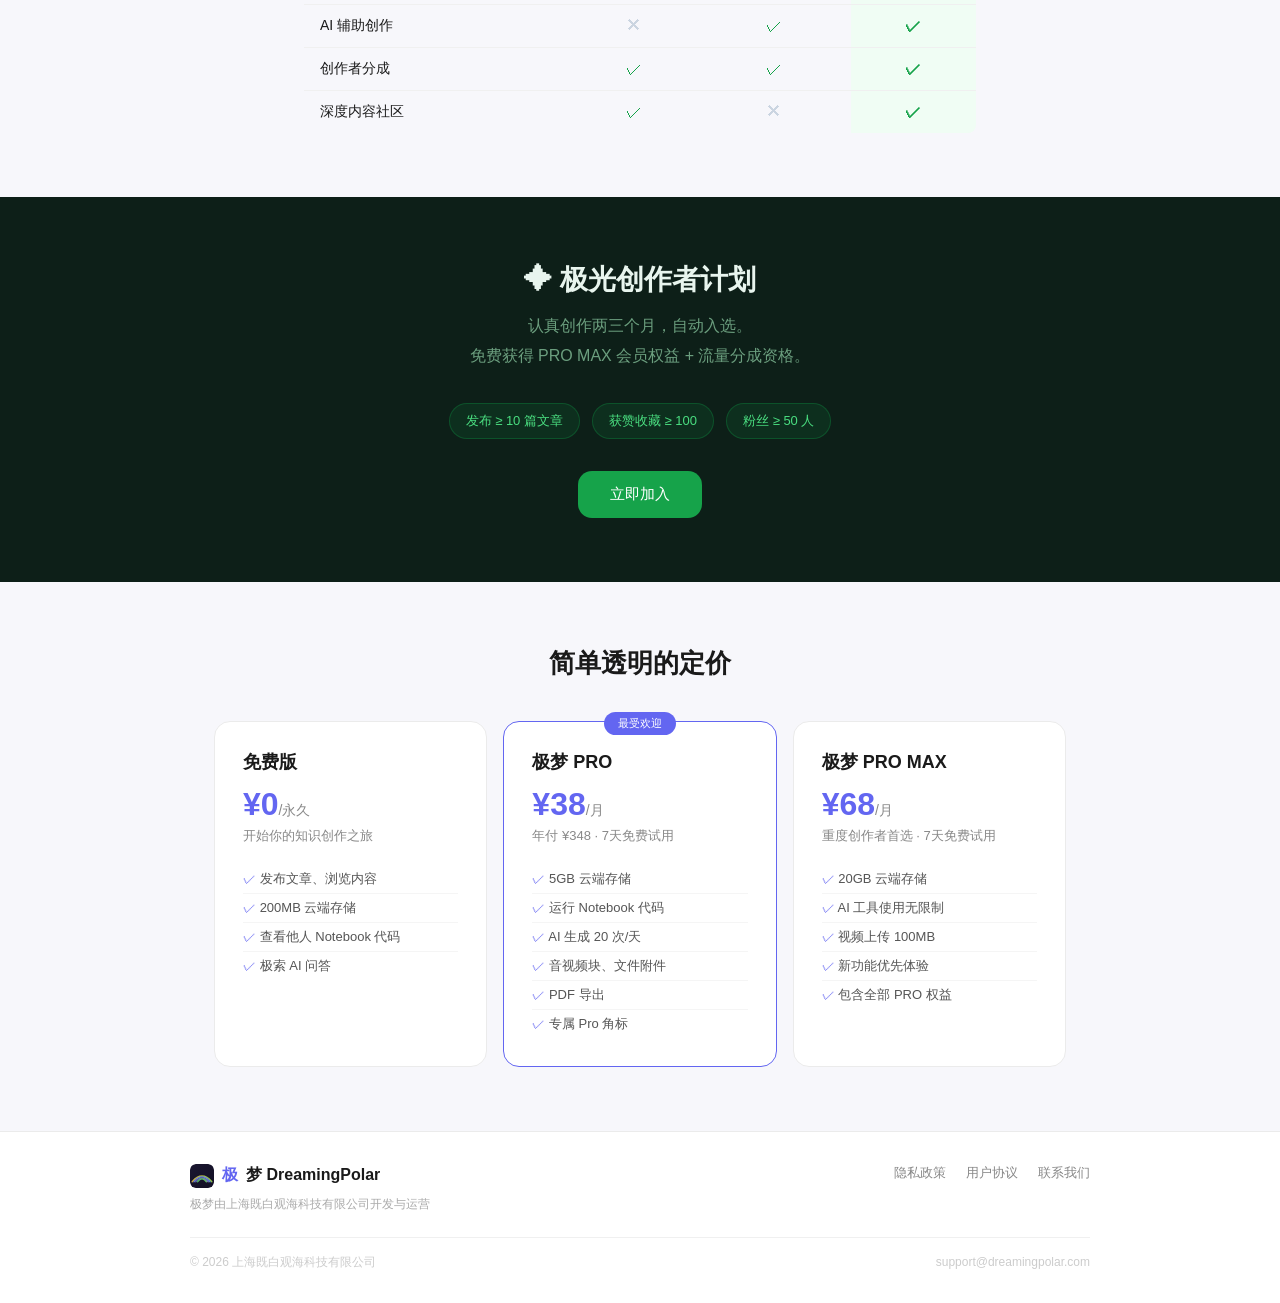
==== commit c079541a: "fix: 网站ProMax文案更新" ====
--- a/index.html
+++ b/index.html
@@ -259,7 +259,7 @@
       <div class="plan-desc">重度创作者首选 · 7天免费试用</div>
       <ul class="plan-features">
         <li>20GB 云端存储</li>
-        <li>AI 生成无限次</li>
+        <li>AI 工具使用无限制</li>
         <li>视频上传 100MB</li>
         <li>新功能优先体验</li>
         <li>包含全部 PRO 权益</li>
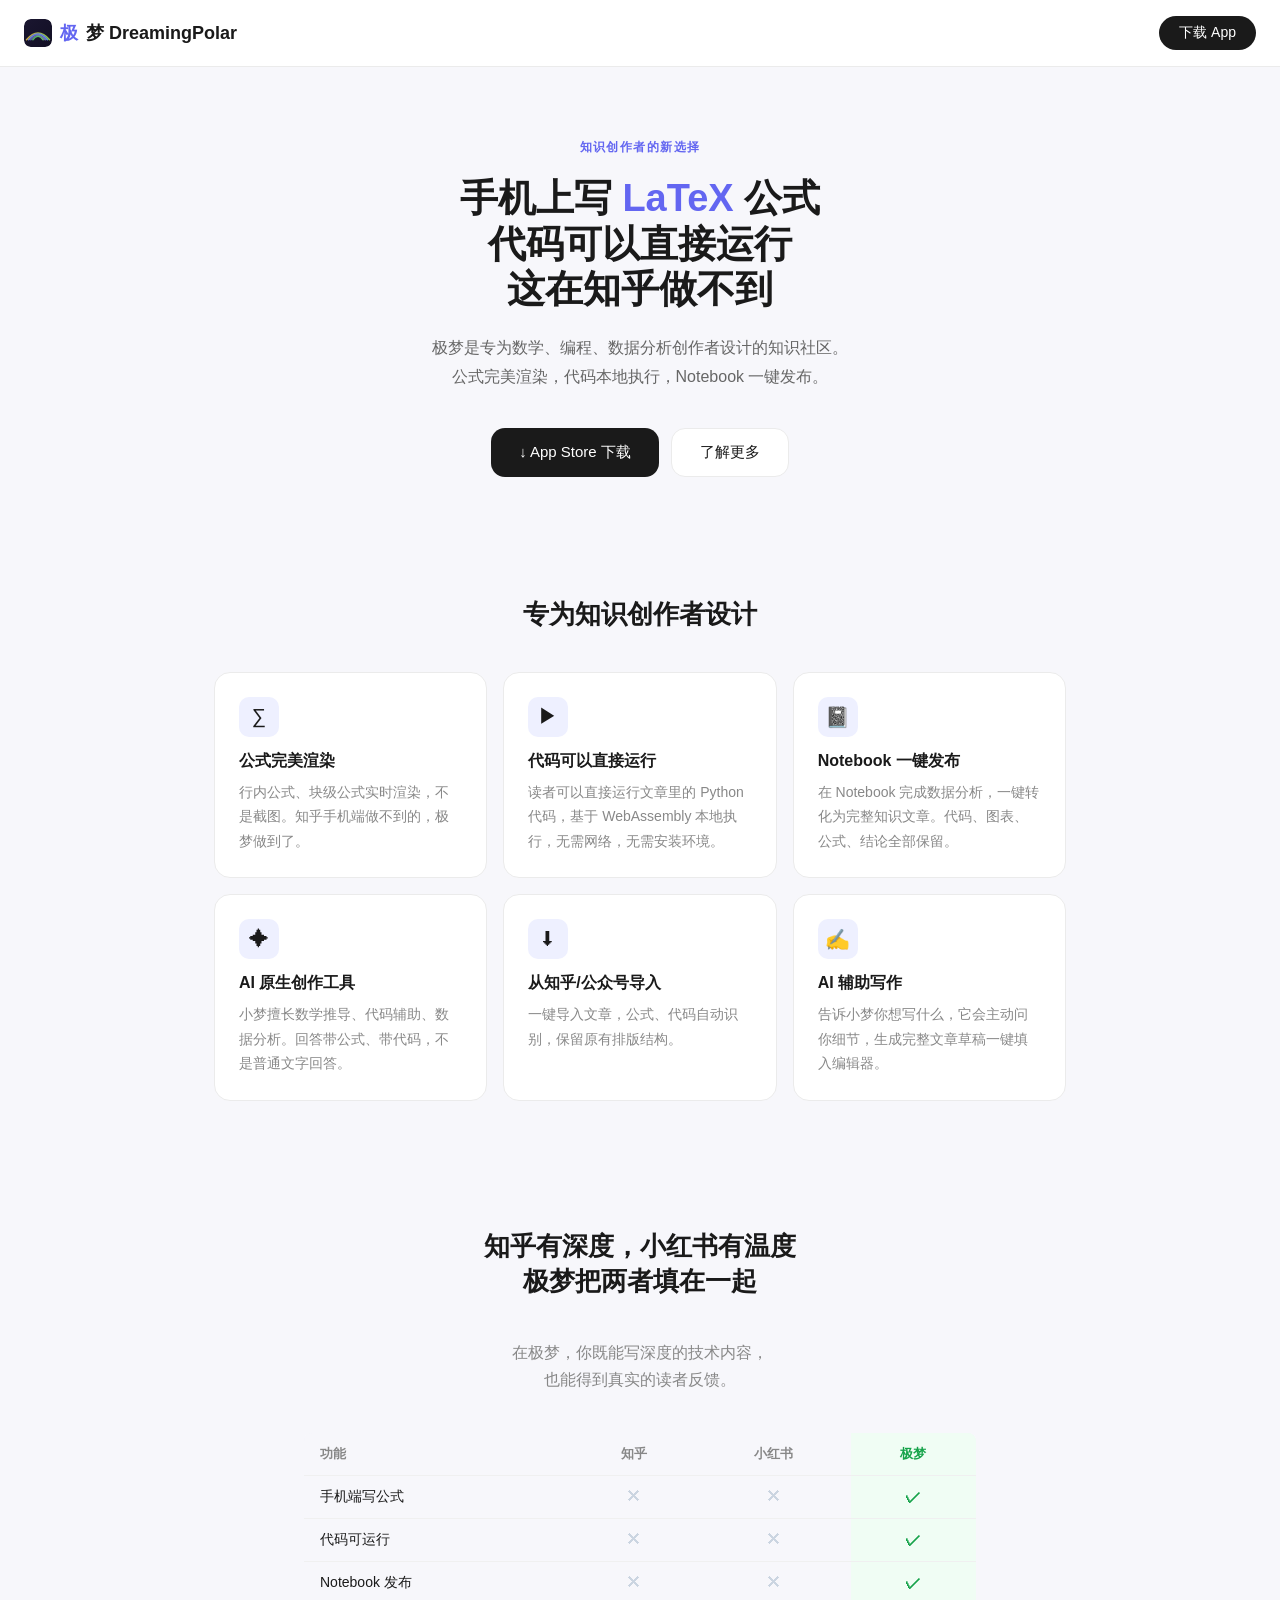
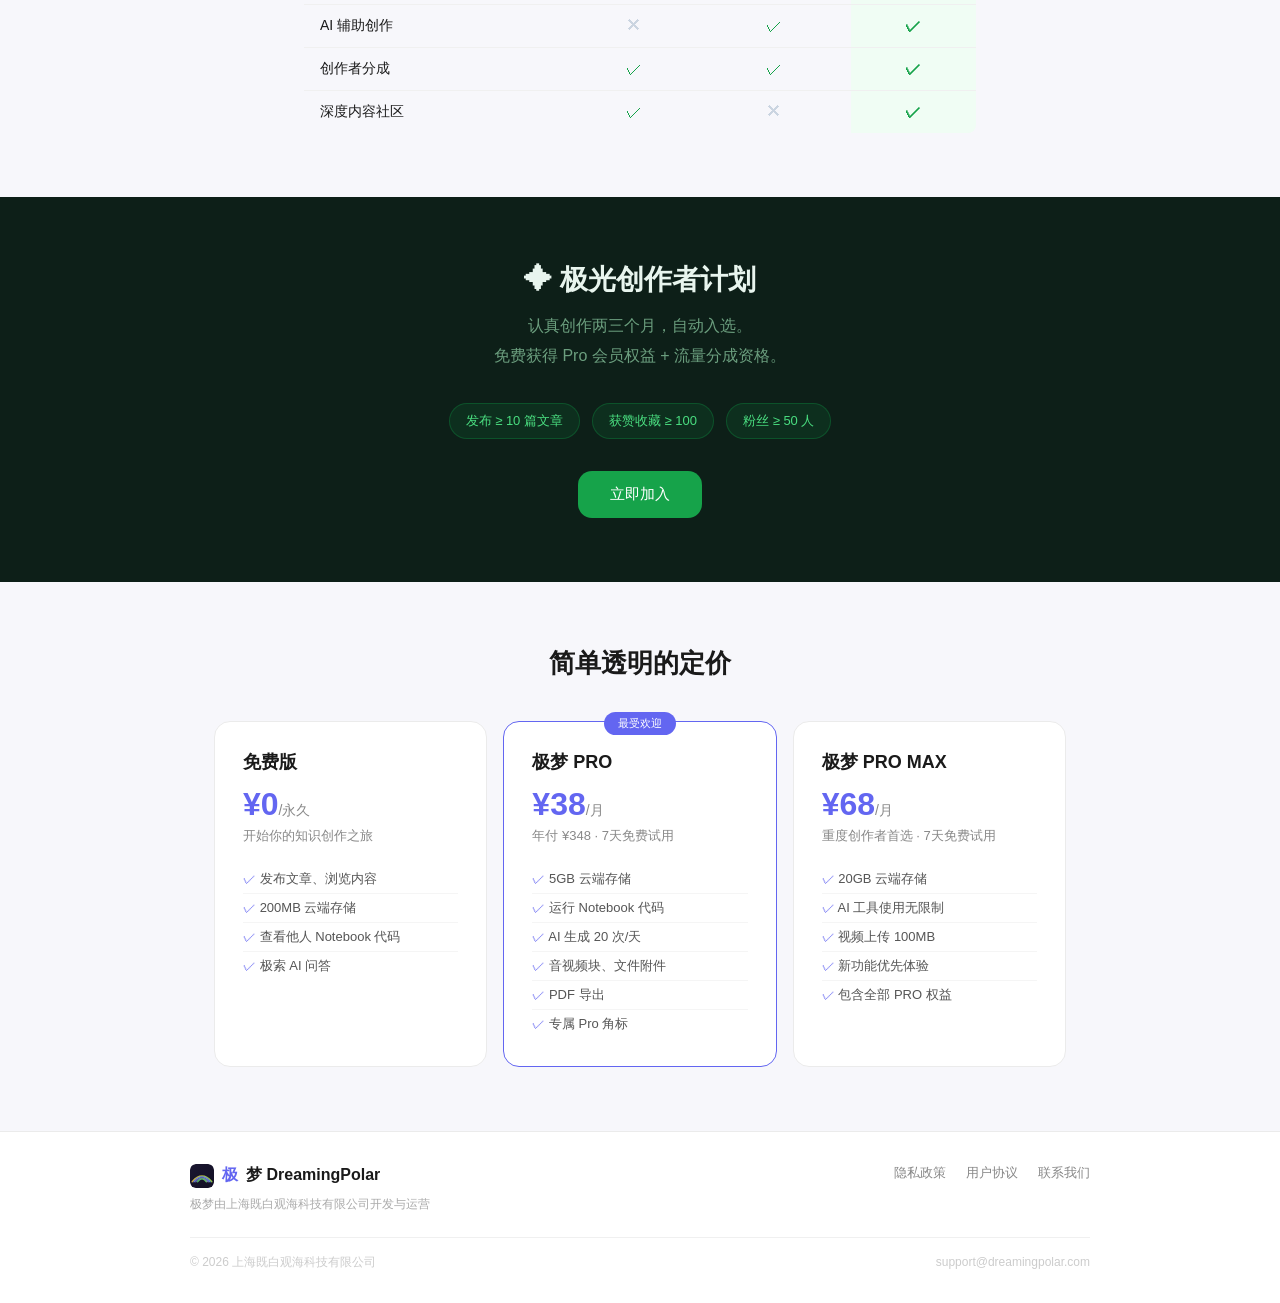
==== commit d1d82b2d: "fix: 极光计划权益描述改为Pro" ====
--- a/index.html
+++ b/index.html
@@ -215,7 +215,7 @@
 <!-- Aurora -->
 <section class="aurora">
   <h2>✦ 极光创作者计划</h2>
-  <p>认真创作两三个月，自动入选。<br>免费获得 PRO MAX 会员权益 + 流量分成资格。</p>
+  <p>认真创作两三个月，自动入选。<br>免费获得 Pro 会员权益 + 流量分成资格。</p>
   <div class="aurora-conditions">
     <span class="condition-badge">发布 ≥ 10 篇文章</span>
     <span class="condition-badge">获赞收藏 ≥ 100</span>
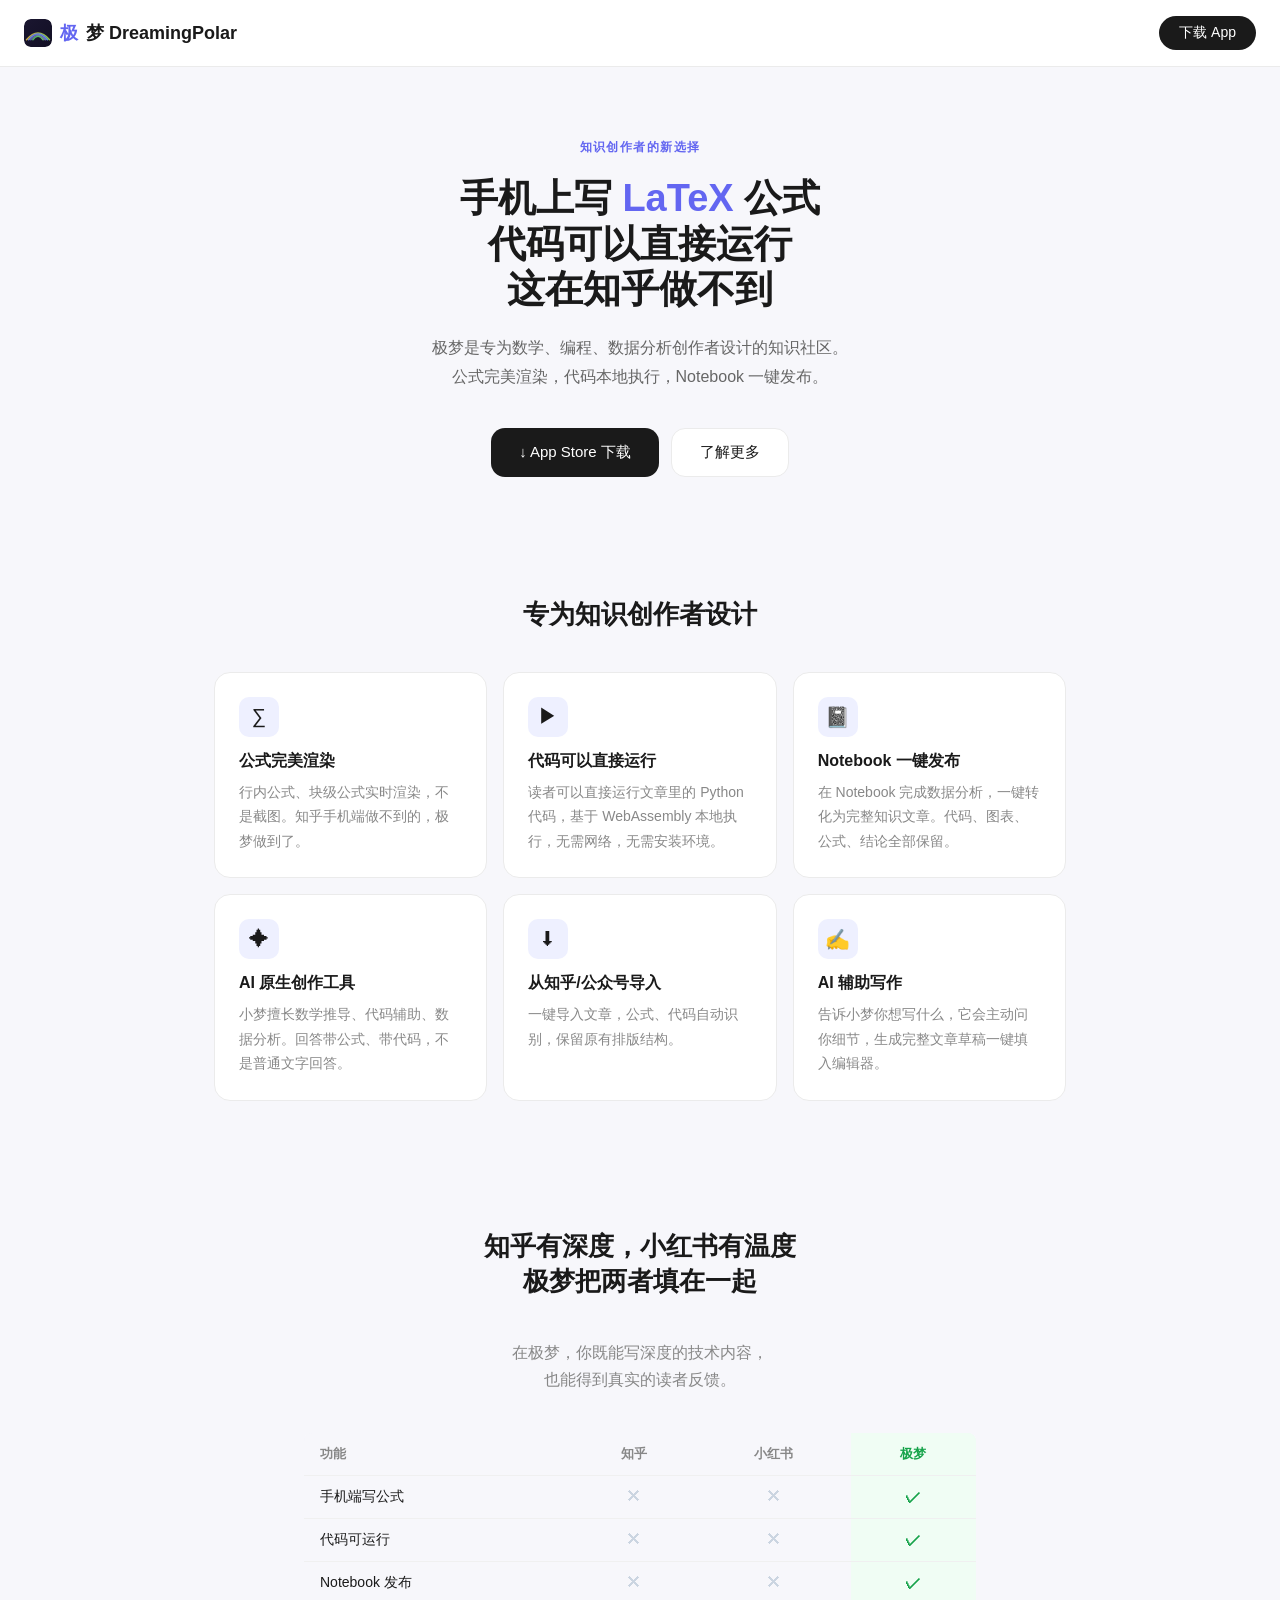
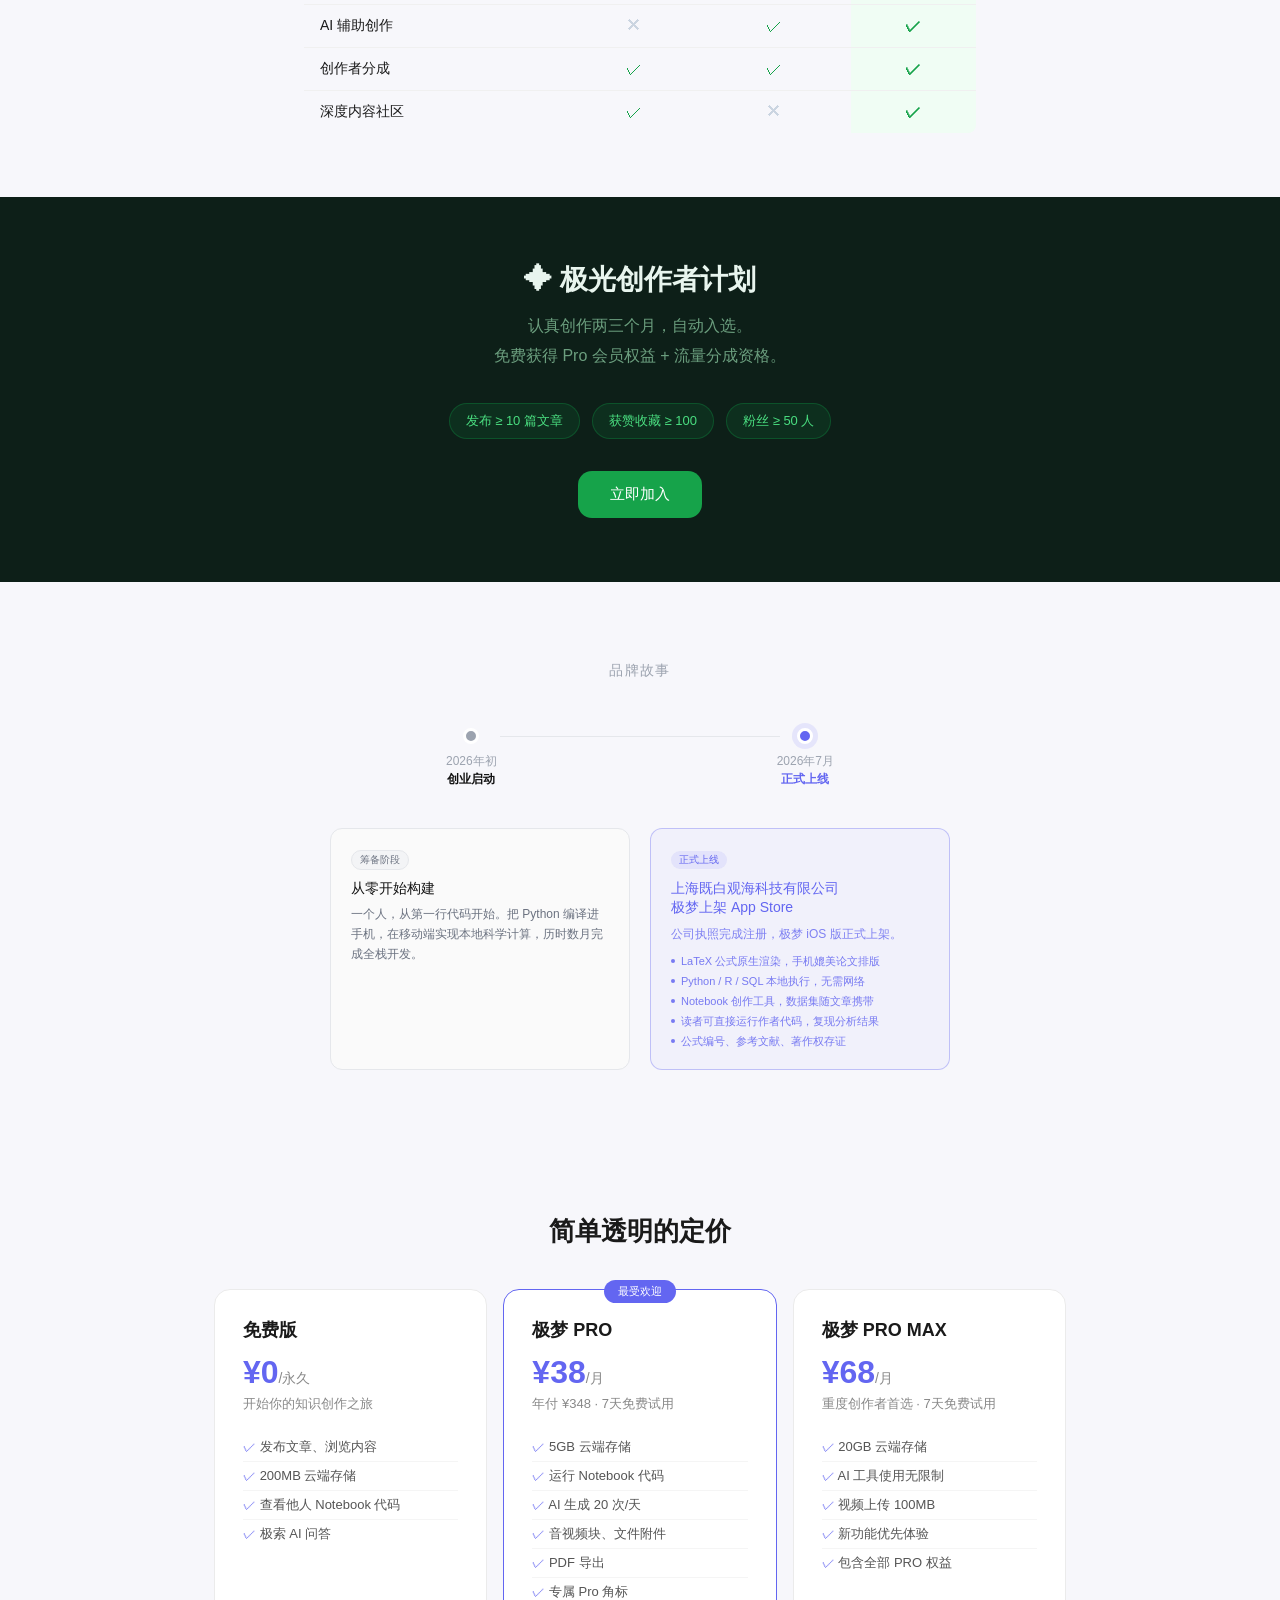
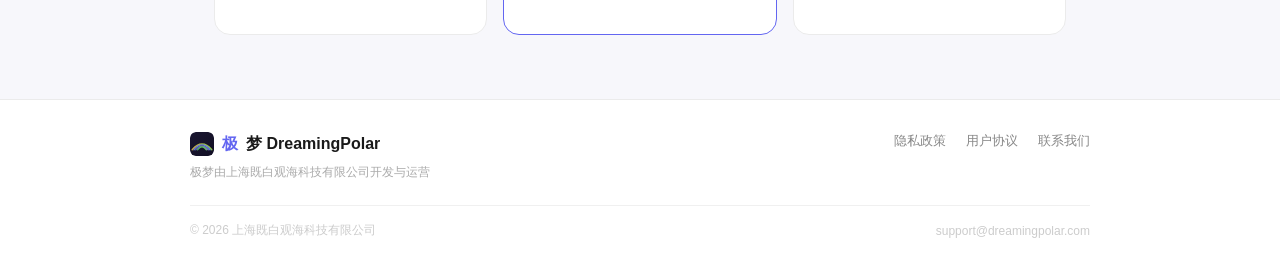
==== commit 9a7af6c2: "feat: 网站新增品牌故事时间线" ====
--- a/index.html
+++ b/index.html
@@ -224,6 +224,46 @@
   <a class="aurora-btn" href="https://apps.apple.com/app/id6790444925">立即加入</a>
 </section>
 
+<!-- Story -->
+<section id="story" style="padding:5rem 1rem;max-width:900px;margin:0 auto">
+
+  <h2 style="font-size:14px;font-weight:500;letter-spacing:.1em;text-transform:uppercase;color:#9CA3AF;text-align:center;margin-bottom:3rem">品牌故事</h2>
+
+  <div style="position:relative;display:flex;justify-content:center">
+    <div style="position:absolute;top:8px;left:50%;transform:translateX(-50%);width:280px;height:1px;background:#E5E7EB"></div>
+    <div style="display:flex;gap:280px;position:relative;z-index:1">
+      <div style="display:flex;flex-direction:column;align-items:center">
+        <div style="width:16px;height:16px;border-radius:50%;background:#9CA3AF;border:3px solid #fff"></div>
+        <div style="font-size:12px;color:#9CA3AF;margin-top:8px;text-align:center;line-height:1.5">2026年初<br><strong style="color:#111">创业启动</strong></div>
+      </div>
+      <div style="display:flex;flex-direction:column;align-items:center">
+        <div style="width:16px;height:16px;border-radius:50%;background:#6366F1;border:3px solid #fff;box-shadow:0 0 0 5px rgba(99,102,241,.12)"></div>
+        <div style="font-size:12px;color:#9CA3AF;margin-top:8px;text-align:center;line-height:1.5">2026年7月<br><strong style="color:#6366F1">正式上线</strong></div>
+      </div>
+    </div>
+  </div>
+
+  <div style="display:flex;gap:20px;margin-top:2.5rem;justify-content:center;flex-wrap:wrap">
+    <div style="flex:1;min-width:240px;max-width:300px;padding:20px;border-radius:12px;border:1px solid #E5E7EB;background:#FAFAFA">
+      <div style="font-size:10px;font-weight:500;padding:2px 8px;border-radius:99px;display:inline-block;margin-bottom:10px;background:#F3F4F6;color:#6B7280;border:1px solid #E5E7EB">筹备阶段</div>
+      <div style="font-size:14px;font-weight:500;color:#111;margin-bottom:6px">从零开始构建</div>
+      <div style="font-size:12px;color:#6B7280;line-height:1.7">一个人，从第一行代码开始。把 Python 编译进手机，在移动端实现本地科学计算，历时数月完成全栈开发。</div>
+    </div>
+    <div style="flex:1;min-width:240px;max-width:300px;padding:20px;border-radius:12px;border:1px solid rgba(99,102,241,.35);background:rgba(99,102,241,.04)">
+      <div style="font-size:10px;font-weight:500;padding:2px 8px;border-radius:99px;display:inline-block;margin-bottom:10px;background:rgba(99,102,241,.1);color:#6366F1">正式上线</div>
+      <div style="font-size:14px;font-weight:500;color:#6366F1;margin-bottom:6px;line-height:1.4">上海既白观海科技有限公司<br>极梦上架 App Store</div>
+      <div style="font-size:12px;color:#6366F1;opacity:.8;line-height:1.7;margin-bottom:10px">公司执照完成注册，极梦 iOS 版正式上架。</div>
+      <div style="display:flex;flex-direction:column;gap:5px">
+        <div style="font-size:11px;color:#6366F1;opacity:.85;display:flex;gap:6px;align-items:flex-start"><span style="width:4px;height:4px;border-radius:50%;background:#6366F1;flex-shrink:0;margin-top:5px"></span>LaTeX 公式原生渲染，手机媲美论文排版</div>
+        <div style="font-size:11px;color:#6366F1;opacity:.85;display:flex;gap:6px;align-items:flex-start"><span style="width:4px;height:4px;border-radius:50%;background:#6366F1;flex-shrink:0;margin-top:5px"></span>Python / R / SQL 本地执行，无需网络</div>
+        <div style="font-size:11px;color:#6366F1;opacity:.85;display:flex;gap:6px;align-items:flex-start"><span style="width:4px;height:4px;border-radius:50%;background:#6366F1;flex-shrink:0;margin-top:5px"></span>Notebook 创作工具，数据集随文章携带</div>
+        <div style="font-size:11px;color:#6366F1;opacity:.85;display:flex;gap:6px;align-items:flex-start"><span style="width:4px;height:4px;border-radius:50%;background:#6366F1;flex-shrink:0;margin-top:5px"></span>读者可直接运行作者代码，复现分析结果</div>
+        <div style="font-size:11px;color:#6366F1;opacity:.85;display:flex;gap:6px;align-items:flex-start"><span style="width:4px;height:4px;border-radius:50%;background:#6366F1;flex-shrink:0;margin-top:5px"></span>公式编号、参考文献、著作权存证</div>
+      </div>
+    </div>
+  </div>
+</section>
+
 <!-- Pricing -->
 <section class="pricing">
   <h2 class="section-title">简单透明的定价</h2>
